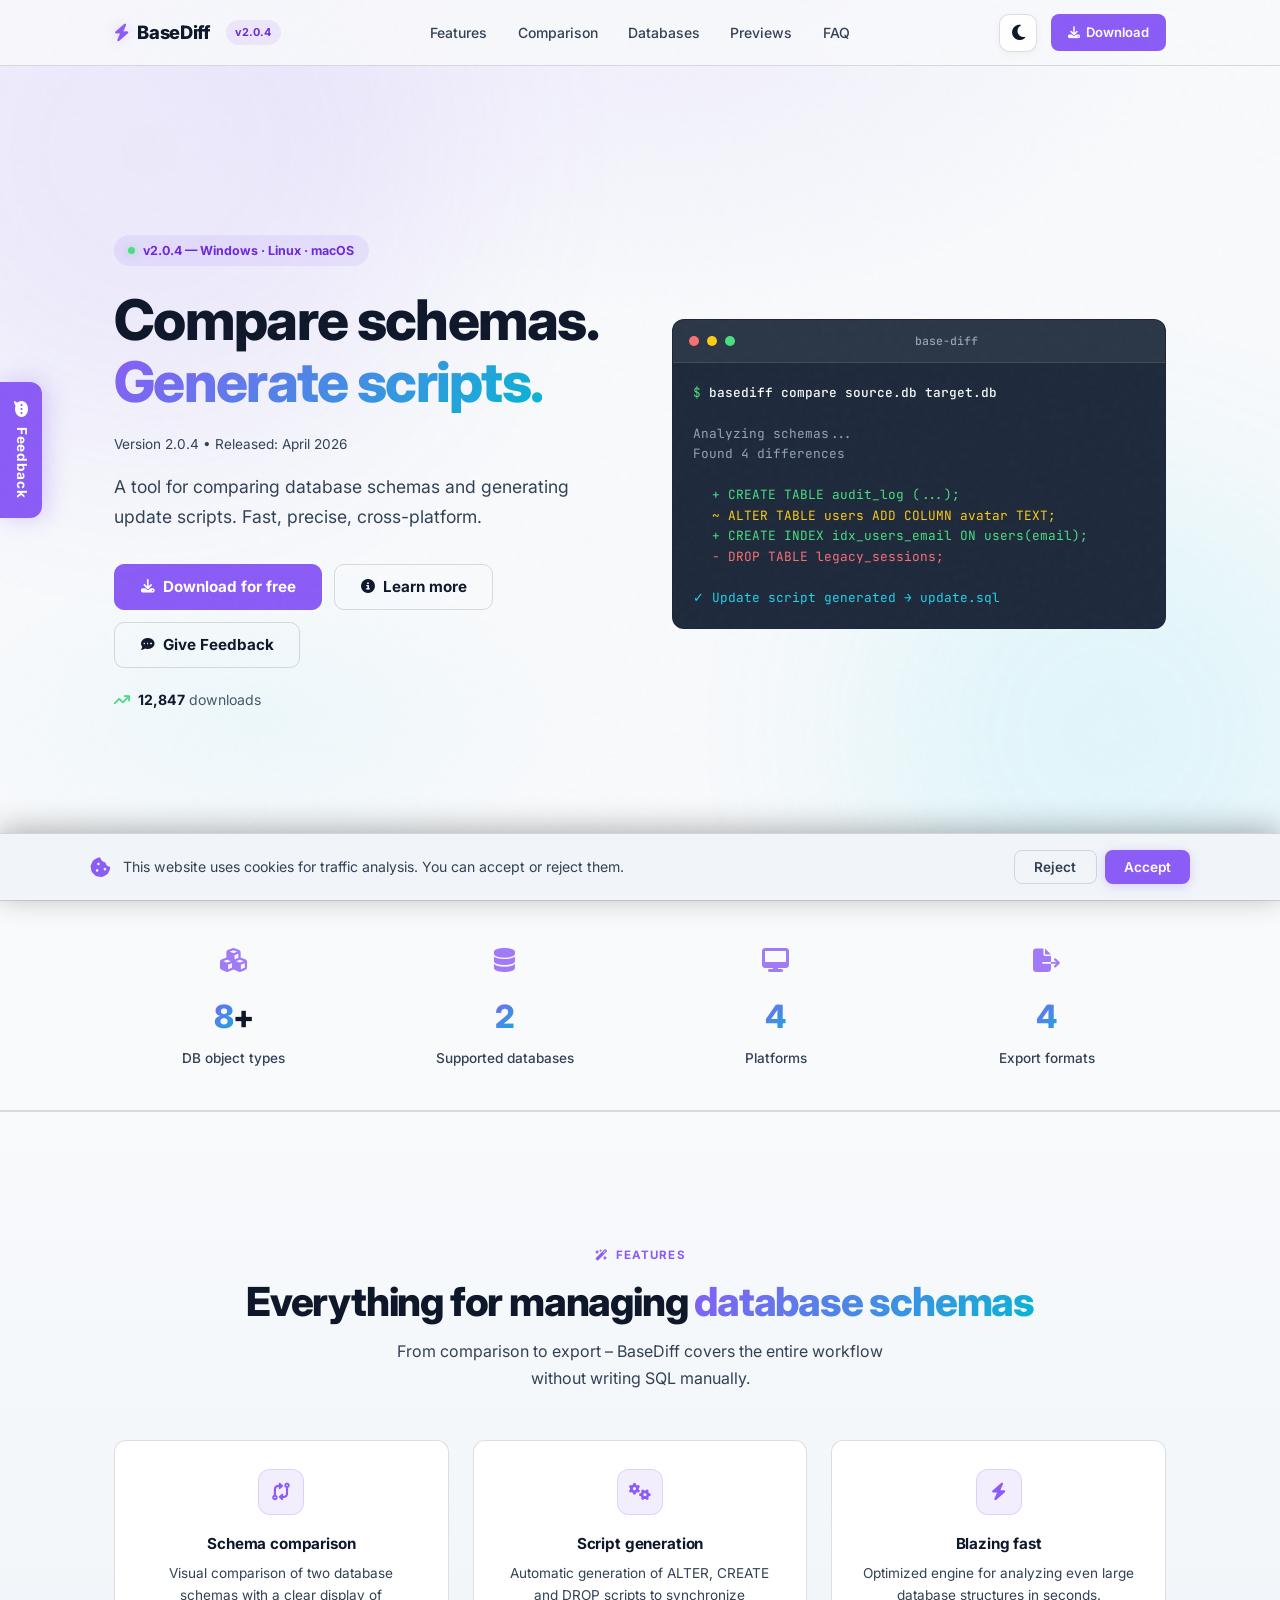
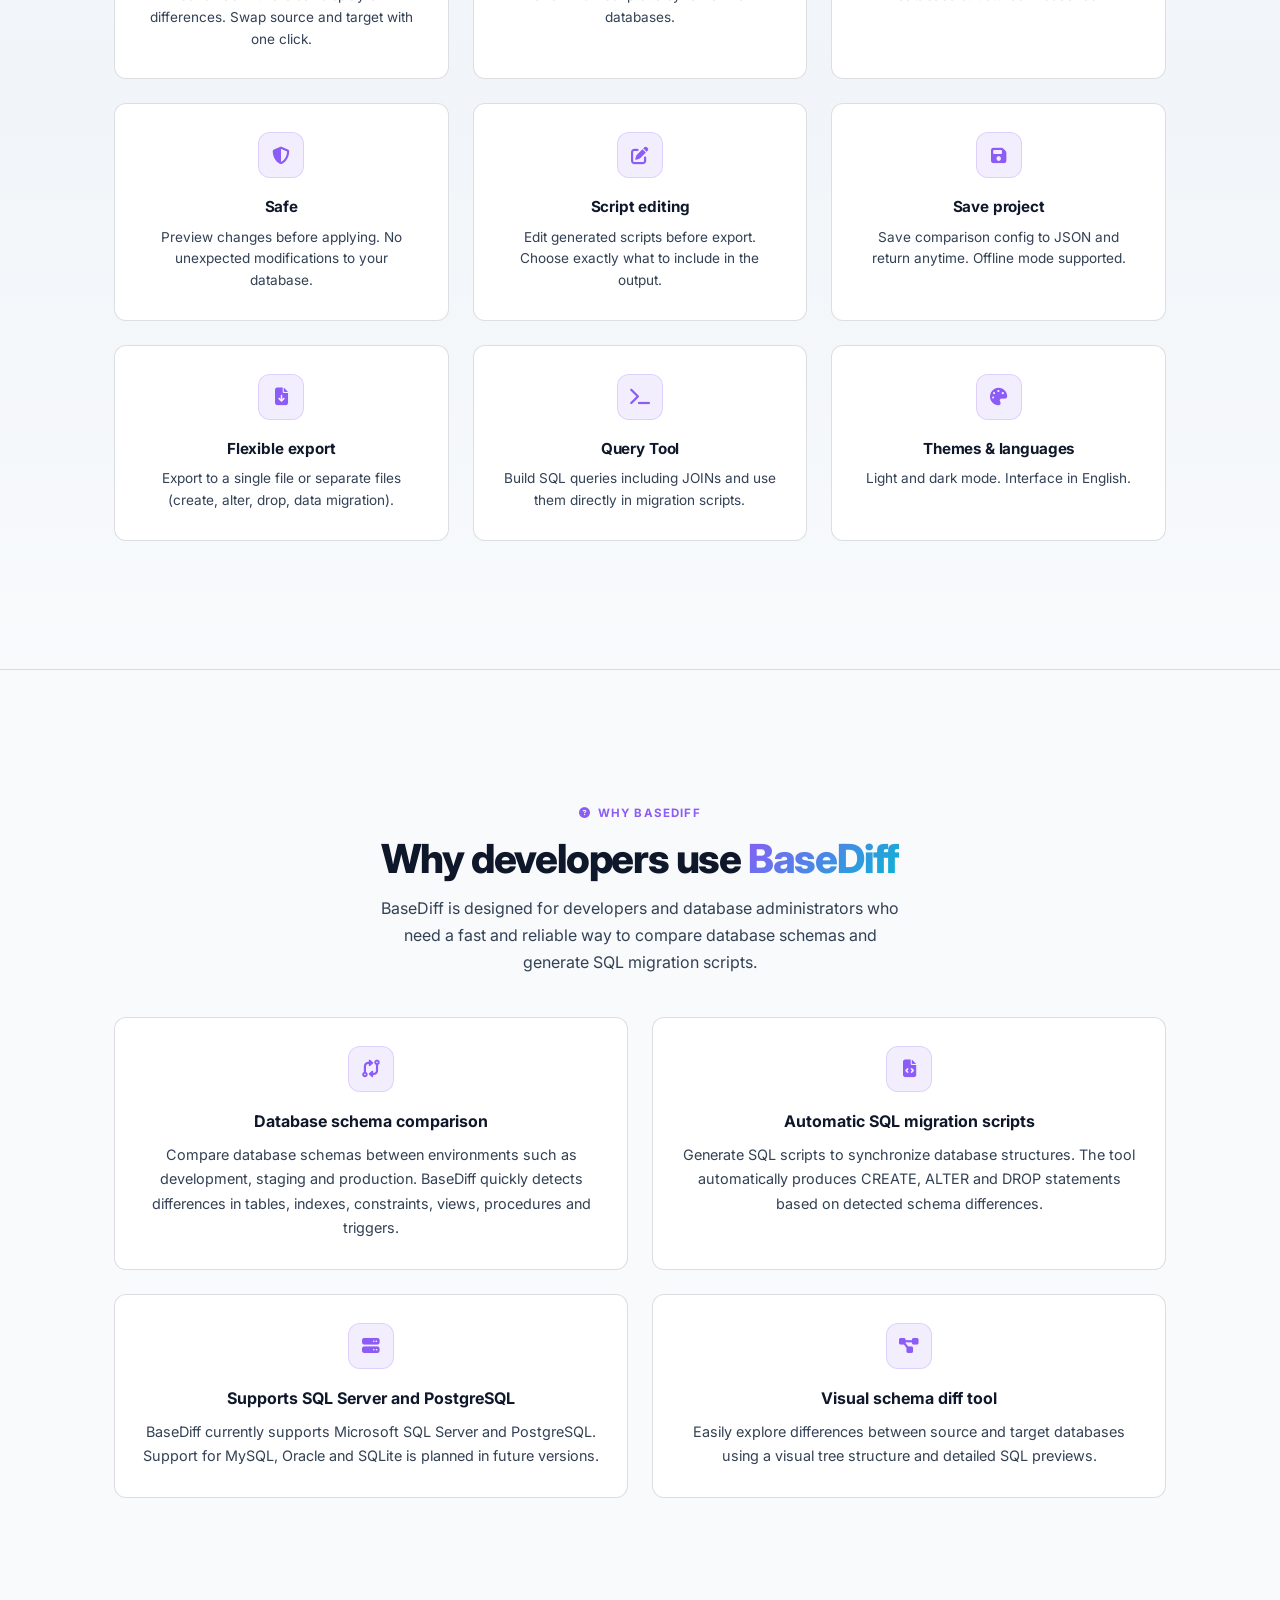
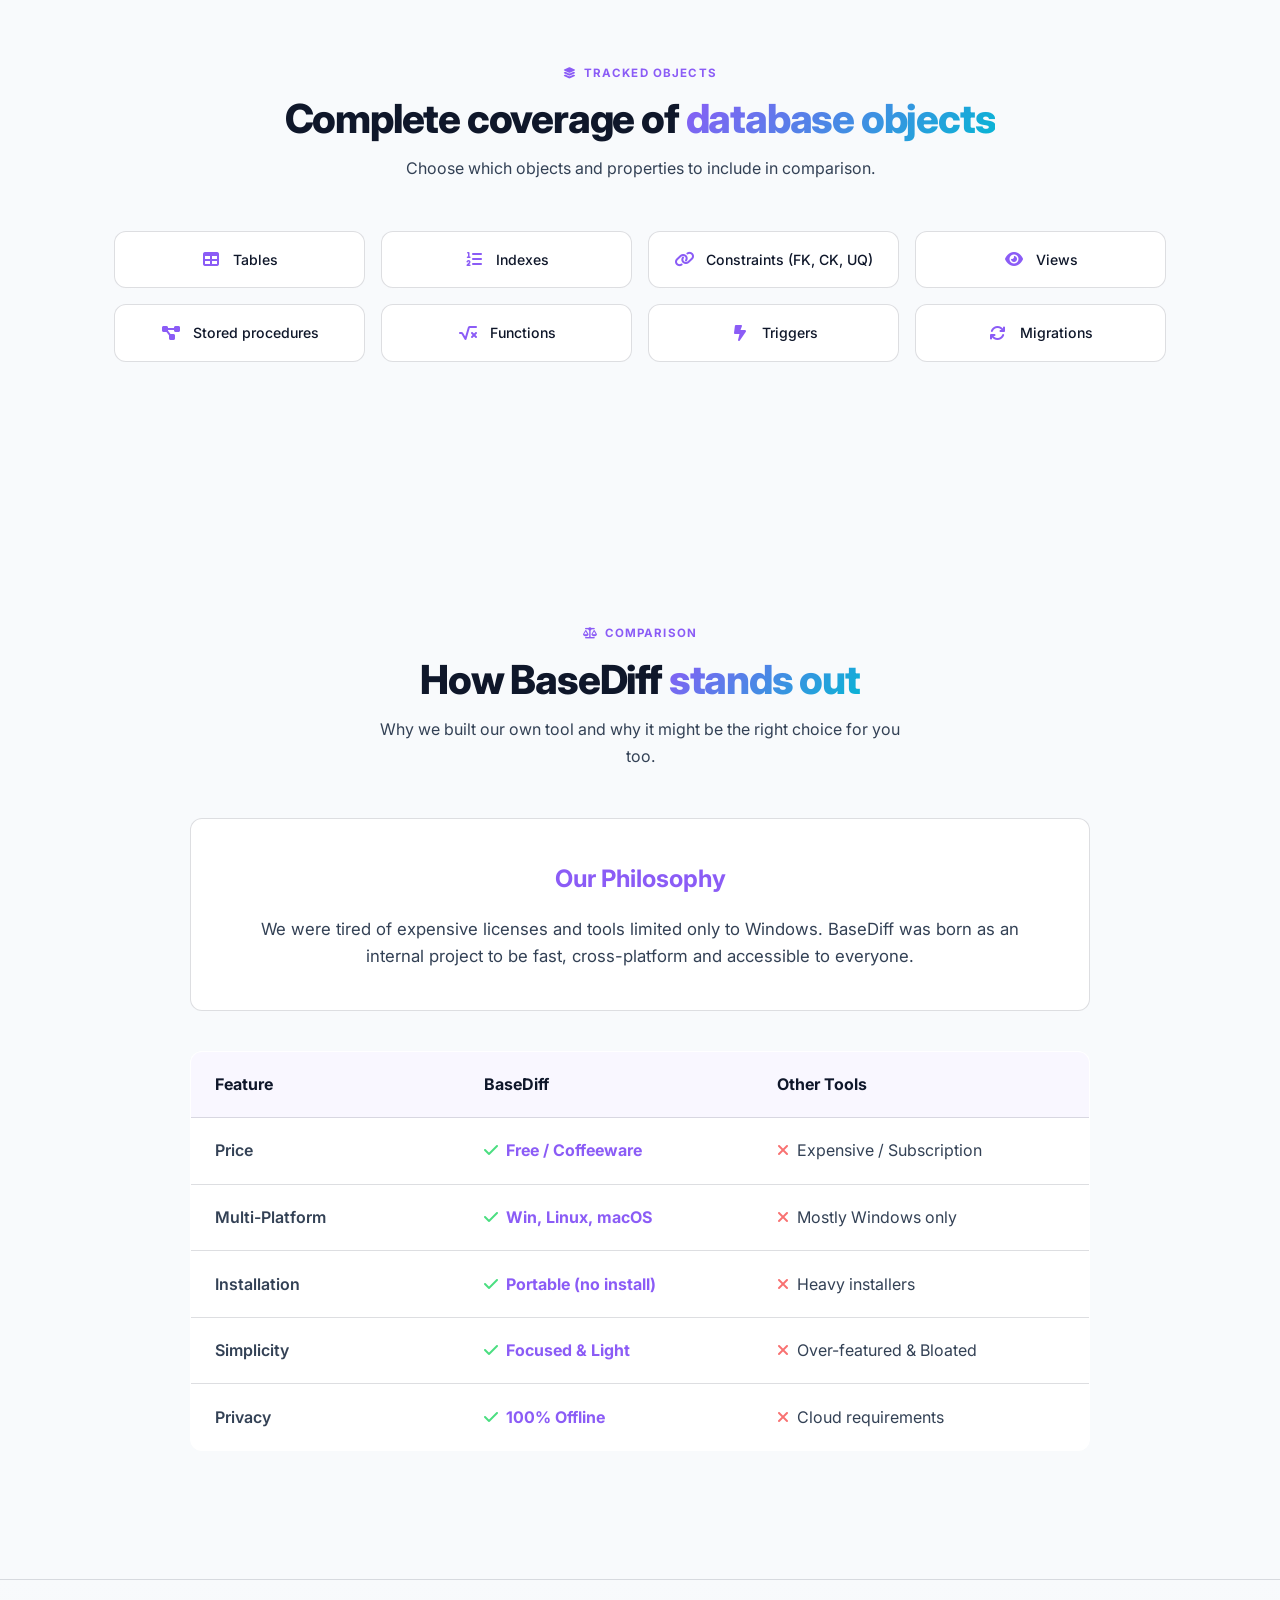
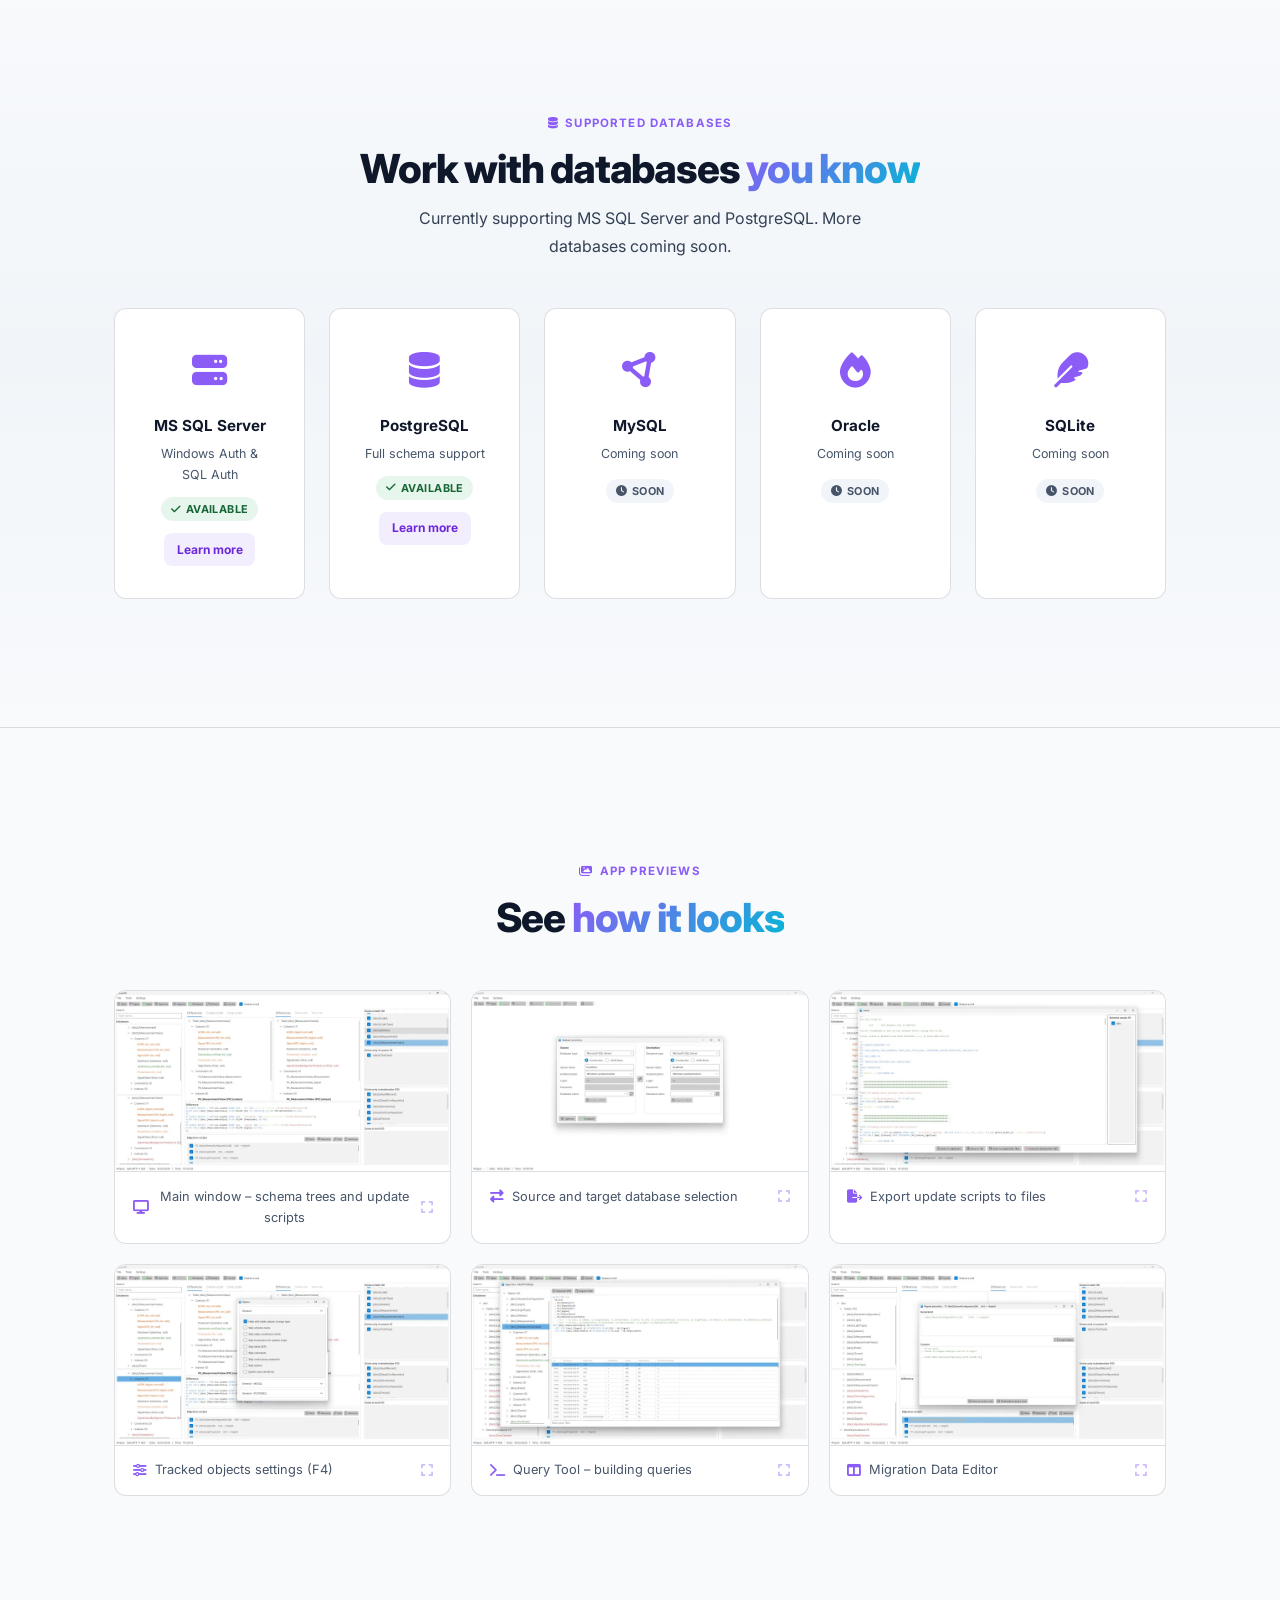
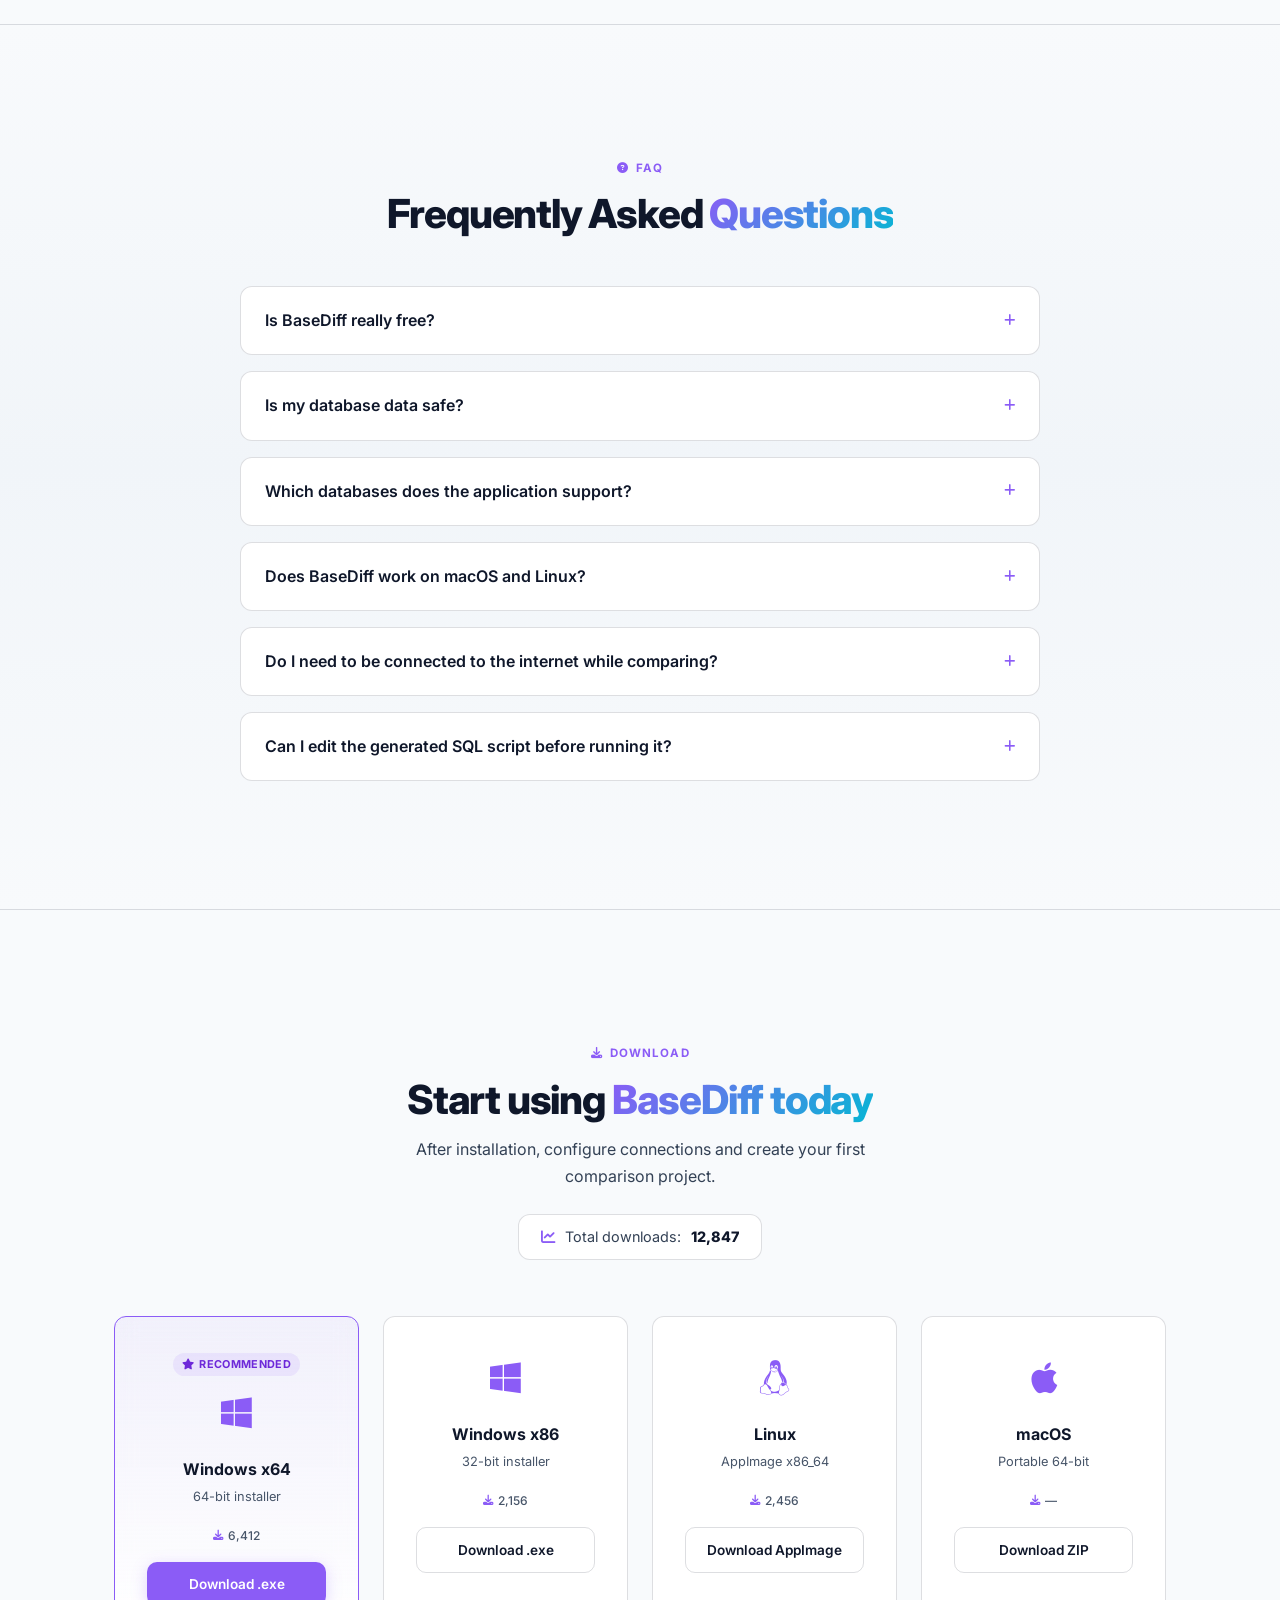
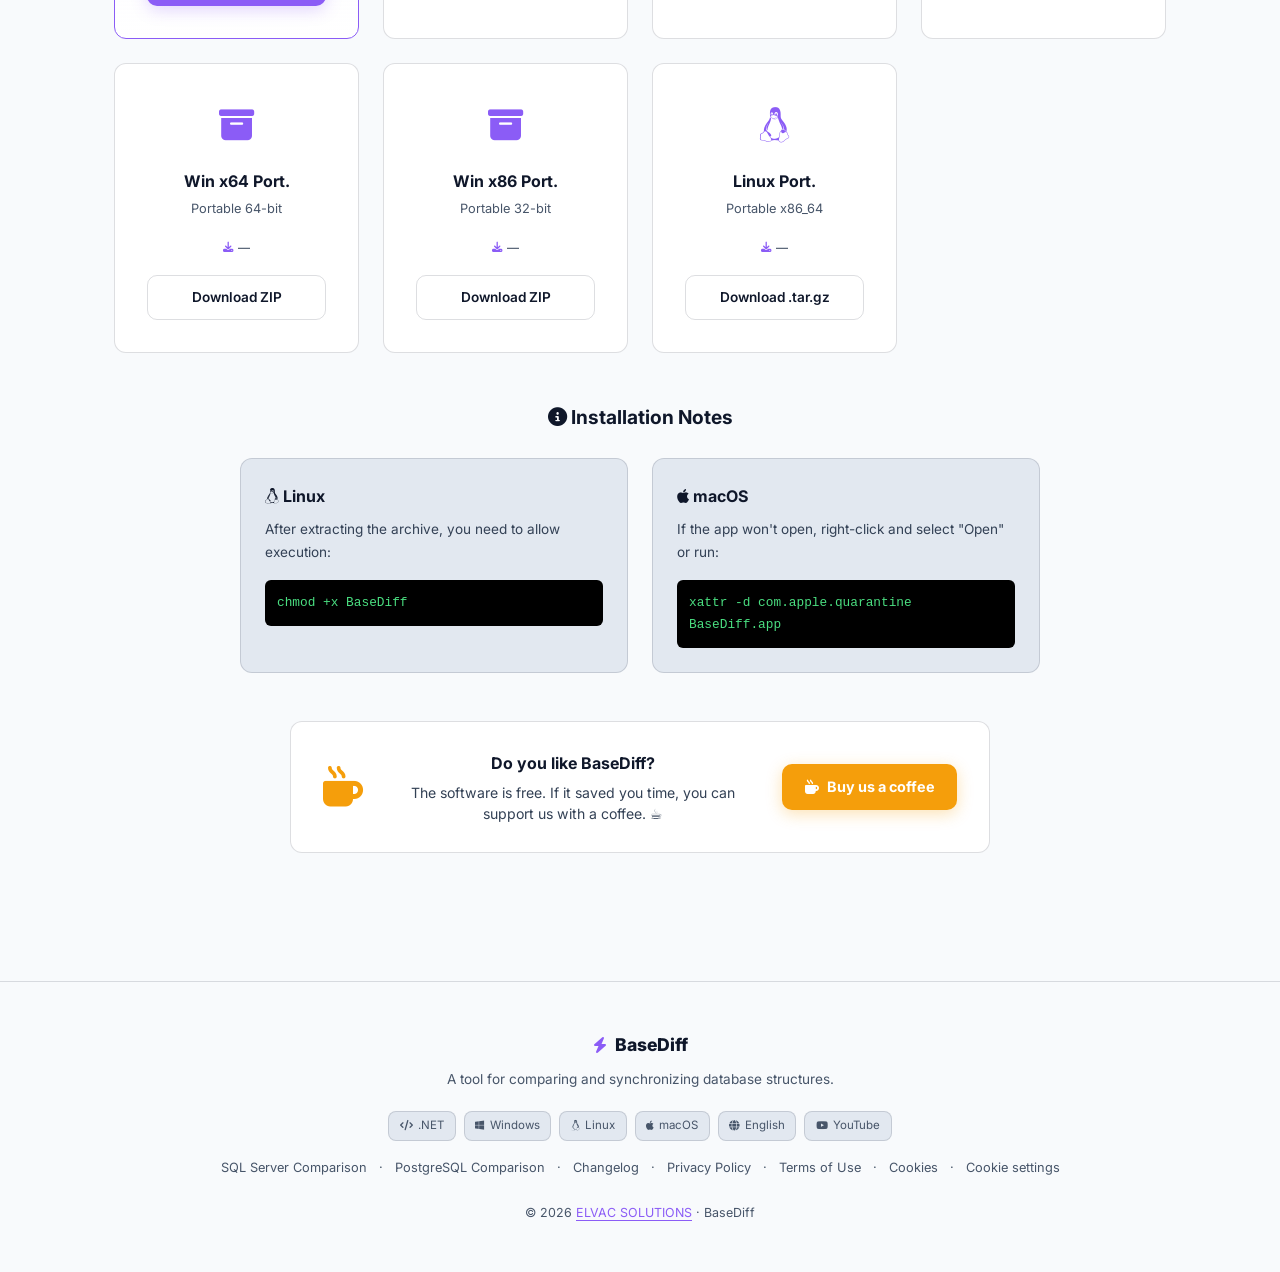
==== index.html @ 1d72a428 "Fix remaining Czech text fallback in Query Tool and navbar" ====
<!DOCTYPE html>
<html lang="en" id="root-html" data-theme="dark">

<head>
  <meta charset="UTF-8" />
  <meta name="viewport" content="width=device-width, initial-scale=1.0" />
  <meta name="theme-color" content="#09090b">

  <!-- SEO Meta -->
  <title>BaseDiff — SQL Schema Comparison & Script Generation</title>
  <meta name="description"
    content="BaseDiff is a desktop application for comparing and synchronizing database structures. Generates SQL scripts (CREATE, ALTER, DROP) for MS SQL Server and PostgreSQL. Free for Windows, Linux, and macOS." />
  <meta name="keywords"
    content="database comparison, schema diff, SQL script generator, database synchronization, MS SQL Server, PostgreSQL, ALTER script, migration tool, BaseDiff, ELVAC SOLUTIONS" />
  <meta name="author" content="ELVAC SOLUTIONS" />
  <meta name="robots" content="index, follow" />
  <meta name="application-name" content="BaseDiff">
  <meta name="apple-mobile-web-app-title" content="BaseDiff">

  <link rel="canonical" href="https://basediff.com/" />

  <!-- Open Graph -->
  <meta property="og:type" content="website" />
  <meta property="og:url" content="https://basediff.com/" />
  <meta property="og:title" content="BaseDiff — Schema Comparison & Script Generation" />
  <meta property="og:description"
    content="Compare database schemas and generate update SQL scripts. Fast, accurate, cross-platform tool for DBAs and developers." />
  <meta property="og:image" content="https://basediff.com/og-image.png" />
  <meta property="og:image:width" content="1200" />
  <meta property="og:image:height" content="630" />
  <meta property="og:locale" content="en_US" />
  <meta property="og:locale:alternate" content="cs_CZ" />
  <meta property="og:site_name" content="BaseDiff" />

  <!-- Twitter Card -->
  <meta name="twitter:card" content="summary_large_image" />
  <meta name="twitter:title" content="BaseDiff — Schema Comparison & Script Generation" />
  <meta name="twitter:description"
    content="Compare database schemas and generate update SQL scripts. Free for Windows, Linux, and macOS." />
  <meta name="twitter:image" content="https://basediff.com/og-image.png" />

  <!-- Favicon -->
  <link rel="icon" type="image/svg+xml" href="/favicon.svg" />
  <link rel="icon" type="image/x-icon" href="/favicon.ico" />
  <link rel="apple-touch-icon" sizes="180x180" href="/apple-touch-icon.png" />
  <link rel="preload" as="image" href="/img/01-basediff-main-d.webp" fetchpriority="high">

  <!-- Structured Data (JSON-LD) -->
  <script type="application/ld+json">
  {
      "@context": "https://schema.org",
      "@type": "SoftwareApplication",
      "name": "BaseDiff",
      "applicationCategory": "DeveloperApplication",
      "operatingSystem": "Windows, Linux, macOS",
      "softwareVersion": "2.0.4",
      "datePublished": "2026-04-20",
      "description": "BaseDiff is a desktop tool for comparing and synchronizing database schemas. It generates SQL scripts (CREATE, ALTER, DROP) for MS SQL Server and PostgreSQL.",
      "url": "https://basediff.com/",
      "downloadUrl": "https://basediff.com/#download",
      "image": "https://basediff.com/og-image.png",
      "author": {
        "@type": "Organization",
        "name": "ELVAC SOLUTIONS",
        "url": "https://www.elvacsolutions.eu"
      },
      "offers": {
        "@type": "Offer",
        "price": "0",
        "priceCurrency": "USD",
        "availability": "https://schema.org/InStock"
      },
      "softwareRequirements": [
        "Windows 10 or later",
        "Linux x86_64",
        "macOS 12 or later"
      ],
      "featureList": [
        "Database schema comparison",
        "Automatic SQL script generation",
        "Support for MS SQL Server",
        "Support for PostgreSQL",
        "Visual schema diff",
        "Export CREATE, ALTER and DROP scripts",
        "Offline project support",
        "Query Tool for SQL joins"
      ]
  }
  </script>


  <!-- Preconnect -->
  <link rel="preconnect" href="https://fonts.googleapis.com">
  <link rel="preconnect" href="https://fonts.gstatic.com" crossorigin>
  <link
    href="https://fonts.googleapis.com/css2?family=Inter:wght@400;500;600;700;800&family=JetBrains+Mono:wght@400;500;700&display=swap"
    rel="stylesheet" media="print" onload="this.media='all'">


  <!-- Font Awesome 6 -->
  <link rel="stylesheet" href="https://cdnjs.cloudflare.com/ajax/libs/font-awesome/6.6.0/css/all.min.css" media="print"
    onload="this.media='all'">

  <!-- AOS Animations -->
  <link rel="stylesheet" href="https://cdn.jsdelivr.net/npm/aos@2.3.4/dist/aos.css" media="print"
    onload="this.media='all'">

  <!-- App CSS -->
  <style>
    /* ══════════════════════════════════════
   RESET & BASE
   ══════════════════════════════════════ */
    *,
    *::before,
    *::after {
      box-sizing: border-box;
      margin: 0;
      padding: 0;
    }

    :root {
      --primary: #8b5cf6;
      --primary-dark: #7c3aed;
      --primary-rgb: 139, 92, 246;
      --primary-glow: rgba(var(--primary-rgb), 0.25);
      --green: #4ade80;
      --green-rgb: 74, 222, 128;
      --red: #f87171;
      --cyan: #22d3ee;
      --radius: 12px;
      --radius-lg: 24px;
      --font: 'Inter', system-ui, sans-serif;
      --mono: 'JetBrains Mono', 'Fira Code', monospace;
      --transition: all 0.35s cubic-bezier(0.4, 0, 0.2, 1);
      --scale-hover: scale(1.03);
      --ease: cubic-bezier(0.4, 0, 0.2, 1);
    }

    /* ── DARK THEME ── */
    [data-theme="dark"] {
      --bg: #09090b;
      --bg2: #0f0f13;
      --bg3: #18181b;
      --card: rgba(17, 17, 20, 0.65);
      --border: rgba(255, 255, 255, 0.08);
      --text: #fafafa;
      --text2: #b4b4bc;
      --text3: #8a8a92;
      --nav-bg: rgba(9, 9, 11, 0.75);
      --icon-bg: rgba(var(--primary-rgb), 0.15);
      --icon-border: rgba(var(--primary-rgb), 0.25);
      --tag-bg: rgba(var(--primary-rgb), 0.15);
      --tag-text: var(--primary);
      --tag-ok-bg: rgba(var(--green-rgb), 0.15);
      --tag-ok-text: var(--green);
      --tag-soon-bg: rgba(255, 255, 255, 0.05);
      --tag-soon-text: #8a8a92;
      --shadow-sm: 0 4px 12px rgba(0, 0, 0, 0.3);
      --shadow-md: 0 12px 24px rgba(0, 0, 0, 0.4);
      --shadow-lg: 0 20px 48px rgba(0, 0, 0, 0.5);
      --hero-g1: rgba(var(--primary-rgb), 0.14);
      --hero-g2: rgba(34, 211, 238, 0.08);
      --term-bg: rgba(12, 12, 15, 0.8);
      --term-header: rgba(255, 255, 255, 0.05);
      --term-border: rgba(255, 255, 255, 0.1);
      --term-text: #b4b4bc;
      --term-title: #8a8a92;
      --term-cmd: #fafafa;
    }

    /* ── LIGHT THEME ── */
    [data-theme="light"] {
      --bg: #f8fafc;
      --bg2: #f1f5f9;
      --bg3: #e2e8f0;
      --card: #ffffff;
      --border: rgba(15, 23, 42, 0.14);
      --text: #0f172a;
      --text2: #334155;
      --text3: #475569;
      --nav-bg: rgba(248, 250, 252, 0.85);
      --icon-bg: rgba(var(--primary-rgb), 0.1);
      --icon-border: rgba(var(--primary-rgb), 0.2);
      --tag-bg: rgba(var(--primary-rgb), 0.1);
      --tag-text: #6d28d9;
      --tag-ok-bg: rgba(22, 163, 74, 0.1);
      --tag-ok-text: #166534;
      --tag-soon-bg: #f1f5f9;
      --tag-soon-text: #475569;
      --shadow-sm: 0 2px 8px rgba(15, 23, 42, 0.04);
      --shadow-md: 0 10px 20px rgba(15, 23, 42, 0.08);
      --shadow-lg: 0 24px 48px rgba(15, 23, 42, 0.12);
      --hero-g1: rgba(var(--primary-rgb), 0.08);
      --hero-g2: rgba(34, 211, 238, 0.05);
      --term-bg: #1e293b;
      --term-header: rgba(255, 255, 255, 0.06);
      --term-border: rgba(255, 255, 255, 0.1);
      --term-text: #cbd5e1;
      --term-title: #94a3b8;
      --term-cmd: #f8fafc;
    }

    html {
      scroll-behavior: smooth;
    }

    body {
      font-family: var(--font);
      background: var(--bg);
      color: var(--text);
      line-height: 1.7;
      -webkit-font-smoothing: antialiased;
      transition: background var(--ease), color var(--ease);
      position: relative;
    }

    /* Background Noise Texture */
    body::before {
      content: "";
      position: fixed;
      inset: 0;
      z-index: 9999;
      background-image: url("data:image/svg+xml,%3Csvg viewBox='0 0 200 200' xmlns='http://www.w3.org/2000/svg'%3E%3Cfilter id='noiseFilter'%3E%3CfeTurbulence type='fractalNoise' baseFrequency='0.65' numOctaves='3' stitchTiles='stitch'/%3E%3C/filter%3E%3Crect width='100%25' height='100%25' filter='url(%23noiseFilter)'/%3E%3C/svg%3E");
      opacity: 0.025;
      pointer-events: none;
    }

    [data-theme="dark"] body::before {
      opacity: 0.04;
    }

    /* Scroll Progress Bar */
    .scroll-progress {
      position: fixed;
      top: 0;
      left: 0;
      width: 0%;
      height: 3px;
      background: linear-gradient(to right, var(--primary), var(--cyan));
      z-index: 2005;
      transition: width 0.1s ease-out;
    }

    ::selection {
      background: var(--primary);
      color: #fff;
    }

    a {
      color: inherit;
      text-decoration: none;
    }

    .container {
      max-width: 1100px;
      margin: 0 auto;
      padding: 0 1.5rem;
    }

    .gradient {
      background: linear-gradient(135deg, #8b5cf6 0%, #06b6d4 100%);
      -webkit-background-clip: text;
      background-clip: text;
      -webkit-text-fill-color: transparent;
      color: var(--primary);
      font-weight: 800;
      display: inline-block;
    }

    /* ══════════════════════════════════════
   NAVBAR
   ══════════════════════════════════════ */
    .navbar {
      position: fixed;
      top: 0;
      left: 0;
      right: 0;
      z-index: 100;
      padding: .85rem 0;
      background: var(--nav-bg);
      backdrop-filter: blur(20px) saturate(1.3);
      border-bottom: 1px solid var(--border);
      transition: background var(--ease), border-color var(--ease);
    }

    .navbar-inner {
      display: flex;
      align-items: center;
      justify-content: space-between;
      width: 100%;
      position: relative;
      /* Pro centrování menu */
    }

    .nav-left {
      display: flex;
      align-items: center;
      gap: 1rem;
      flex-shrink: 0;
      /* ← důležité */
    }

    .nav-brand {
      display: flex;
      align-items: center;
      gap: .55rem;
      font-weight: 800;
      font-size: 1.15rem;
      letter-spacing: -.02em;
    }

    .nav-brand i {
      color: var(--primary);
      font-size: 1.1rem;
      filter: drop-shadow(0 0 6px var(--primary-glow));
    }

    .nav-version {
      font-size: .68rem;
      font-weight: 700;
      background: var(--tag-bg);
      color: var(--tag-text);
      border-radius: 100px;
      padding: .18rem .6rem;
      transition: all var(--ease);
    }

    .nav-right {
      display: flex;
      align-items: center;
      gap: .85rem;
    }

    .nav-links {
      display: flex;
      align-items: center;
      gap: 1.5rem;
      /* Centrování menu v desktopu */
      position: absolute;
      left: 50%;
      transform: translateX(-50%);
    }

    .nav-links a {
      font-size: .875rem;
      font-weight: 500;
      color: var(--text2);
      transition: var(--transition);
      position: relative;
      padding: 0.4rem 0.2rem;
    }

    .nav-links a::after {
      content: '';
      position: absolute;
      bottom: -2px;
      left: 0;
      width: 0;
      height: 2px;
      background: var(--primary);
      transition: var(--transition);
      border-radius: 2px;
    }

    .nav-links a:hover {
      color: var(--text);
    }

    .nav-links a:hover::after {
      width: 100%;
    }

    [data-theme="dark"] .feature-icon i,
    [data-theme="dark"] .db-icon i,
    [data-theme="dark"] .nav-brand i {
      filter: drop-shadow(0 0 10px var(--primary-glow));
    }

    .theme-toggle {
      width: 38px;
      height: 38px;
      border-radius: 10px;
      background: var(--bg3);
      border: 1px solid var(--border);
      color: var(--text);
      font-size: 1.1rem;
      display: flex;
      align-items: center;
      justify-content: center;
      cursor: pointer;
      transition: all .25s;
    }

    [data-theme="light"] .theme-toggle {
      background: #fff;
      box-shadow: 0 2px 8px rgba(0, 0, 0, 0.04);
    }

    .theme-toggle:hover {
      color: var(--primary);
      border-color: var(--primary);
      transform: translateY(-1px);
      box-shadow: 0 4px 12px rgba(var(--primary-rgb), 0.15);
    }

    [data-theme="dark"] .theme-toggle .fa-sun {
      display: inline;
    }

    [data-theme="dark"] .theme-toggle .fa-moon {
      display: none;
    }

    [data-theme="light"] .theme-toggle .fa-sun {
      display: none;
    }

    [data-theme="light"] .theme-toggle .fa-moon {
      display: inline;
    }

    .lang-switch {
      display: none !important;
      /* Odstraněno přepínání jazyků */
      border: 1px solid var(--border);
      border-radius: 8px;
      overflow: hidden;
      transition: border-color var(--ease);
    }

    .lang-switch button {
      background: transparent;
      color: var(--text3);
      border: none;
      padding: .32rem .55rem;
      font-size: .7rem;
      font-weight: 700;
      font-family: var(--font);
      cursor: pointer;
      transition: all .2s;
    }

    .lang-switch button.active {
      background: var(--bg3);
      color: var(--text);
    }

    .lang-switch button:not(:last-child) {
      border-right: 1px solid var(--border);
    }

    .lang-switch button:hover:not(.active) {
      color: var(--text2);
    }

    .nav-cta {
      background: var(--primary);
      color: #fff !important;
      padding: .48rem 1.05rem;
      border-radius: 8px;
      font-weight: 600;
      font-size: .82rem;
      display: inline-flex;
      align-items: center;
      gap: .4rem;
      transition: opacity .2s;
    }

    .nav-cta:hover {
      opacity: .85;
    }

    .nav-cta i {
      font-size: .75rem;
    }

    .nav-hamburger {
      display: none;
      background: none;
      border: none;
      color: var(--text);
      font-size: 1.3rem;
      cursor: pointer;
      width: 38px;
      height: 38px;
      border-radius: 10px;
      align-items: center;
      justify-content: center;
      transition: color .2s;
    }

    .nav-hamburger:hover {
      color: var(--primary);
    }

    .mobile-menu {
      display: none;
      flex-direction: column;
      padding: .5rem 1.5rem 1rem;
      border-top: 1px solid var(--border);
      background: var(--nav-bg);
    }

    .mobile-menu.open {
      display: flex;
    }

    .mobile-menu a {
      padding: .75rem 0;
      font-size: .95rem;
      font-weight: 500;
      color: var(--text2);
      border-bottom: 1px solid var(--border);
      transition: color .2s;
    }

    .mobile-menu a:last-child {
      border-bottom: none;
    }

    .mobile-menu a:hover {
      color: var(--primary);
    }

    /* ══════════════════════════════════════
   HERO
   ══════════════════════════════════════ */
    .hero {
      position: relative;
      min-height: 100vh;
      display: flex;
      align-items: center;
      padding: 8rem 0 5rem;
      overflow: hidden;
      background: var(--bg);
    }

    /* Animated Mesh Background */
    .hero-bg {
      position: absolute;
      inset: 0;
      z-index: 0;
      overflow: hidden;
      pointer-events: none;
    }

    .hero-blob {
      position: absolute;
      filter: blur(120px);
      opacity: 0.15;
      border-radius: 50%;
      animation: blob-float 25s infinite alternate;
    }

    [data-theme="light"] .hero-blob {
      opacity: 0.1;
      filter: blur(100px);
    }

    .blob-1 {
      width: 600px;
      height: 600px;
      background: var(--primary);
      left: -150px;
      top: -150px;
    }

    .blob-2 {
      width: 500px;
      height: 500px;
      background: var(--cyan);
      right: -80px;
      bottom: -80px;
      animation-delay: -7s;
    }

    @keyframes blob-float {
      0% {
        transform: translate(0, 0) scale(1);
      }

      50% {
        transform: translate(120px, 60px) scale(1.15);
      }

      100% {
        transform: translate(-60px, 120px) scale(0.9);
      }
    }

    .hero .container {
      position: relative;
      z-index: 1;
    }

    .hero::before {
      content: '';
      position: absolute;
      inset: 0;
      pointer-events: none;
      background:
        radial-gradient(ellipse 60% 50% at 50% 0%, var(--hero-g1) 0%, transparent 70%),
        radial-gradient(ellipse 40% 30% at 20% 80%, var(--hero-g2) 0%, transparent 60%);
      transition: background var(--ease);
    }

    .hero-grid {
      display: grid;
      grid-template-columns: 1fr 1fr;
      gap: 4rem;
      align-items: center;
    }

    .hero-badge {
      display: inline-flex;
      align-items: center;
      gap: .5rem;
      background: var(--tag-bg);
      border-radius: 100px;
      padding: .3rem .9rem;
      font-size: .78rem;
      font-weight: 700;
      color: var(--tag-text);
      margin-bottom: 1.5rem;
      transition: all var(--ease);
    }

    .live-dot {
      width: 7px;
      height: 7px;
      border-radius: 50%;
      background: var(--green);
      box-shadow: 0 0 8px rgba(var(--green-rgb), 0.5);
      animation: pulse 2s infinite;
    }

    @keyframes pulse {

      0%,
      100% {
        opacity: 1
      }

      50% {
        opacity: .35
      }
    }

    .hero h1 {
      font-size: clamp(2.4rem, 5vw, 3.5rem);
      font-weight: 800;
      line-height: 1.1;
      letter-spacing: -.03em;
      margin-bottom: 1.25rem;
    }

    .hero-sub {
      font-size: 1.1rem;
      color: var(--text2);
      max-width: 480px;
      margin-bottom: 2rem;
      line-height: 1.7;
    }

    .hero-btns {
      display: flex;
      gap: .75rem;
      flex-wrap: wrap;
    }

    .btn-primary {
      background: var(--primary);
      color: #fff;
      height: 46px;
      padding: 0 1.6rem;
      border-radius: 10px;
      font-weight: 700;
      font-size: .95rem;
      border: 1px solid var(--primary);
      transition: all .2s;
      display: inline-flex;
      align-items: center;
      justify-content: center;
      gap: .5rem;
    }

    .btn-primary:hover {
      background: var(--primary-dark);
      border-color: var(--primary-dark);
      transform: translateY(-2px);
      box-shadow: 0 4px 20px rgba(var(--primary-rgb), 0.25);
    }

    .btn-primary i {
      font-size: .85rem;
    }

    .btn-ghost {
      background: transparent;
      color: var(--text);
      height: 46px;
      padding: 0 1.6rem;
      border-radius: 10px;
      font-weight: 700;
      font-size: .95rem;
      border: 1px solid var(--border);
      transition: all .2s;
      display: inline-flex;
      align-items: center;
      justify-content: center;
      gap: .5rem;
    }

    .btn-ghost:hover {
      border-color: var(--text3);
      background: rgba(var(--primary-rgb), 0.04);
    }

    .btn-ghost i {
      font-size: .85rem;
    }

    .hero-downloads {
      display: inline-flex;
      align-items: center;
      gap: .5rem;
      margin-top: 1.25rem;
      padding: 0;
      background: transparent;
      border: none;
      font-size: .88rem;
      color: var(--text3);
      transition: all var(--ease);
    }

    .hero-downloads i {
      color: var(--green);
      font-size: 0.9rem;
    }

    .hero-downloads strong {
      color: var(--text);
      font-weight: 700;
    }

    /* ── Terminal ── */
    .terminal {
      background: var(--term-bg);
      backdrop-filter: blur(12px);
      border: 1px solid var(--border);
      border-radius: var(--radius);
      overflow: hidden;
      box-shadow: var(--shadow-card);
      transition: border-color var(--ease), box-shadow var(--ease);
    }

    .terminal-header {
      display: flex;
      align-items: center;
      gap: .5rem;
      padding: .7rem 1rem;
      background: var(--term-header);
      border-bottom: 1px solid var(--term-border);
    }

    .terminal-dot {
      width: 10px;
      height: 10px;
      border-radius: 50%;
    }

    .terminal-dot.r {
      background: #f87171;
    }

    .terminal-dot.y {
      background: #facc15;
    }

    .terminal-dot.g {
      background: #4ade80;
    }

    .terminal-title {
      flex: 1;
      text-align: center;
      font-size: .72rem;
      color: var(--term-title);
      font-weight: 500;
      font-family: var(--mono);
    }

    .terminal-body {
      padding: 1.25rem;
      font-family: var(--mono);
      font-size: .8rem;
      line-height: 1.6;
      color: var(--term-text);
      min-height: 260px;
      overflow-wrap: anywhere;
    }

    .terminal-body .line {
      display: block;
      overflow-wrap: anywhere;
    }

    .terminal-body .prompt {
      color: #4ade80;
    }

    .terminal-body .cmd {
      color: var(--term-cmd);
      font-weight: 500;
    }

    .terminal-body .info {
      color: var(--term-title);
    }

    .terminal-body .diff-add {
      color: #4ade80;
    }

    .terminal-body .diff-alter {
      color: #facc15;
    }

    .terminal-body .diff-drop {
      color: #f87171;
    }

    .terminal-body .success {
      color: #22d3ee;
    }

    .terminal-body .line {
      display: block;
    }

    .terminal-body .line.indent {
      padding-left: 1.2rem;
    }

    /* ══════════════════════════════════════
   STATS
   ══════════════════════════════════════ */
    .stats {
      border-top: 1px solid var(--border);
      border-bottom: 1px solid var(--border);
      padding: 2.5rem 0;
      transition: border-color var(--ease);
    }

    .stats-grid {
      display: grid;
      grid-template-columns: repeat(4, 1fr);
      gap: 2rem;
      text-align: center;
    }

    .stat-icon {
      font-size: 1.5rem;
      color: var(--primary);
      margin-bottom: .5rem;
      opacity: .8;
    }

    .stat-value {
      font-size: 2rem;
      font-weight: 800;
      letter-spacing: -.02em;
    }

    .stat-label {
      color: var(--text2);
      font-size: .85rem;
      margin-top: .2rem;
      font-weight: 500;
    }

    /* ══════════════════════════════════════
   SECTIONS COMMON
   ══════════════════════════════════════ */
    section {
      padding: 8rem 0;
      transition: background var(--ease);
      position: relative;
    }

    .alt-bg {
      background: linear-gradient(to bottom, var(--bg) 0%, var(--bg2) 50%, var(--bg) 100%);
      border-top: 1px solid var(--border);
      border-bottom: 1px solid var(--border);
    }

    .section-label {
      font-size: .72rem;
      font-weight: 700;
      text-transform: uppercase;
      letter-spacing: .1em;
      color: var(--primary);
      margin-bottom: .75rem;
      display: inline-flex;
      align-items: center;
      gap: .4rem;
    }

    .section-label i {
      font-size: .7rem;
    }

    .section-title {
      font-size: clamp(1.8rem, 4vw, 2.5rem);
      font-weight: 800;
      letter-spacing: -.03em;
      line-height: 1.2;
      margin-bottom: .75rem;
    }

    .section-sub {
      color: var(--text2);
      font-size: 1rem;
      max-width: 520px;
    }

    .section-center {
      text-align: center;
    }

    .section-center .section-sub {
      margin: 0 auto;
    }

    /* ══════════════════════════════════════
   FEATURES
   ══════════════════════════════════════ */
    .features-grid {
      display: grid;
      grid-template-columns: repeat(3, 1fr);
      gap: 1.5rem;
      margin-top: 3rem;
    }

    .feature-card {
      background: var(--card);
      backdrop-filter: blur(12px);
      border: 1px solid var(--border);
      border-radius: var(--radius);
      padding: 1.75rem;
      transition: var(--transition);
    }

    .feature-card:hover {
      border-color: rgba(var(--primary-rgb), 0.4);
      background: rgba(var(--primary-rgb), 0.04);
      transform: translateY(-5px) var(--scale-hover);
      box-shadow: var(--shadow-md);
    }

    .feature-icon {
      width: 46px;
      height: 46px;
      border-radius: 12px;
      background: var(--icon-bg);
      border: 1px solid var(--icon-border);
      display: flex;
      align-items: center;
      justify-content: center;
      font-size: 1.1rem;
      color: var(--primary);
      margin-bottom: 1rem;
      transition: all var(--ease);
    }

    .feature-card h3 {
      font-size: .95rem;
      font-weight: 700;
      margin-bottom: .4rem;
      letter-spacing: -.01em;
    }

    .feature-card p {
      color: var(--text2);
      font-size: .85rem;
      line-height: 1.6;
    }

    /* ══════════════════════════════════════
   OBJECTS
   ══════════════════════════════════════ */
    .objects-grid {
      display: grid;
      grid-template-columns: repeat(auto-fit, minmax(200px, 1fr));
      gap: 1rem;
      margin-top: 3rem;
    }

    .object-item {
      display: flex;
      align-items: center;
      gap: .75rem;
      background: var(--card);
      backdrop-filter: blur(10px);
      border: 1px solid var(--border);
      border-radius: 12px;
      padding: 1rem 1.25rem;
      font-size: .88rem;
      font-weight: 500;
      transition: border-color .2s, background var(--ease);
    }

    .object-item:hover {
      border-color: rgba(var(--primary-rgb), 0.4);
      background: rgba(var(--primary-rgb), 0.04);
    }

    .object-item i {
      color: var(--primary);
      font-size: 1rem;
      width: 20px;
      text-align: center;
    }

    /* ══════════════════════════════════════
   DATABASES
   ══════════════════════════════════════ */
    .db-grid {
      display: grid;
      grid-template-columns: repeat(auto-fit, minmax(190px, 1fr));
      gap: 1.5rem;
      margin-top: 3rem;
    }

    .db-card {
      background: var(--card);
      backdrop-filter: blur(12px);
      border: 1px solid var(--border);
      border-radius: var(--radius);
      padding: 2rem;
      text-align: center;
      transition: var(--transition);
    }

    .db-card:hover {
      border-color: rgba(var(--primary-rgb), 0.4);
      background: rgba(var(--primary-rgb), 0.04);
      transform: translateY(-5px) var(--scale-hover);
      box-shadow: var(--shadow-md);
    }

    .db-card .db-icon {
      font-size: 2.2rem;
      margin-bottom: .75rem;
      color: var(--primary);
    }

    .db-card h3 {
      font-weight: 700;
      font-size: .95rem;
      margin-bottom: .25rem;
    }

    .db-card .db-sub {
      color: var(--text3);
      font-size: .78rem;
      margin-bottom: .75rem;
    }

    .db-badge {
      display: inline-flex;
      align-items: center;
      gap: .3rem;
      font-size: .68rem;
      font-weight: 700;
      border-radius: 100px;
      padding: .18rem .6rem;
      text-transform: uppercase;
      letter-spacing: .04em;
    }

    .db-badge.ok {
      background: var(--tag-ok-bg);
      color: var(--tag-ok-text);
    }

    .db-badge.soon {
      background: var(--tag-soon-bg);
      color: var(--tag-soon-text);
    }

    /* ══════════════════════════════════════
   SCREENSHOTS
   ══════════════════════════════════════ */
    .screenshots-grid {
      display: grid;
      grid-template-columns: repeat(auto-fit, minmax(300px, 1fr));
      gap: 1.25rem;
      margin-top: 3rem;
    }

    .screenshot-card {
      background: var(--card);
      backdrop-filter: blur(12px);
      border: 1px solid var(--border);
      border-radius: var(--radius);
      overflow: hidden;
      cursor: pointer;
      transition: var(--transition);
    }

    .screenshot-card:hover {
      transform: translateY(-5px) var(--scale-hover);
      box-shadow: var(--shadow-md);
    }

    /* Oba obrázky zaberou 100% šířky karty */
    .screenshot-card img {
      width: 100%;
      height: auto;
      display: block;
    }

    .cap {
      padding: .85rem 1.1rem;
      font-size: .8rem;
      color: var(--text3);
      border-top: 1px solid var(--border);
      display: flex;
      align-items: center;
      gap: .5rem;
    }

    .cap i {
      color: var(--primary);
      font-size: .85rem;
    }

    .cap-zoom {
      margin-left: auto;
      opacity: .4;
      transition: opacity .2s;
      font-size: .75rem;
    }

    .screenshot-card:hover .cap-zoom {
      opacity: 1;
    }

    /* ══════════════════════════════════════
   LIGHTBOX
   ══════════════════════════════════════ */
    .lightbox-overlay {
      position: fixed;
      inset: 0;
      z-index: 1000;
      background: rgba(0, 0, 0, 0.92);
      backdrop-filter: blur(12px);
      display: flex;
      align-items: center;
      justify-content: center;
      opacity: 0;
      visibility: hidden;
      transition: opacity .3s, visibility .3s;
    }

    .lightbox-overlay.open {
      opacity: 1;
      visibility: visible;
    }

    .lightbox-img {
      max-width: 90vw;
      max-height: 80vh;
      border-radius: 12px;
      box-shadow: 0 24px 64px rgba(0, 0, 0, 0.5);
      transition: transform .3s;
    }

    .lightbox-close,
    .lightbox-prev,
    .lightbox-next {
      position: absolute;
      background: rgba(255, 255, 255, 0.1);
      border: 1px solid rgba(255, 255, 255, 0.15);
      color: #fff;
      border-radius: 12px;
      cursor: pointer;
      width: 48px;
      height: 48px;
      display: flex;
      align-items: center;
      justify-content: center;
      font-size: 1.2rem;
      transition: background .2s;
    }

    .lightbox-close:hover,
    .lightbox-prev:hover,
    .lightbox-next:hover {
      background: rgba(255, 255, 255, 0.2);
    }

    .lightbox-close {
      top: 1.5rem;
      right: 1.5rem;
    }

    .lightbox-prev {
      left: 1.5rem;
      top: 50%;
      transform: translateY(-50%);
    }

    .lightbox-next {
      right: 1.5rem;
      top: 50%;
      transform: translateY(-50%);
    }

    .lightbox-caption {
      position: absolute;
      bottom: 4rem;
      left: 50%;
      transform: translateX(-50%);
      color: rgba(255, 255, 255, 0.7);
      font-size: .9rem;
      text-align: center;
      max-width: 600px;
    }

    .lightbox-counter {
      position: absolute;
      bottom: 2rem;
      left: 50%;
      transform: translateX(-50%);
      color: rgba(255, 255, 255, 0.4);
      font-size: .78rem;
      font-weight: 600;
    }

    /* ══════════════════════════════════════
   DOWNLOAD
   ══════════════════════════════════════ */
    .dl-total {
      display: inline-flex;
      align-items: center;
      gap: .6rem;
      background: var(--card);
      border: 1px solid var(--border);
      border-radius: 12px;
      padding: .6rem 1.4rem;
      font-size: .9rem;
      color: var(--text2);
      margin-top: 1.5rem;
      margin-bottom: .5rem;
      transition: all var(--ease);
    }

    .dl-total i {
      color: var(--primary);
    }

    .dl-total strong {
      color: var(--text);
      font-weight: 800;
    }

    .download-grid {
      display: grid;
      grid-template-columns: repeat(auto-fit, minmax(240px, 1fr));
      /* auto-fit je klíčový */
      gap: 1.5rem;
      margin-top: 3rem;
    }

    .dl-card {
      background: var(--card);
      backdrop-filter: blur(12px);
      border: 1px solid var(--border);
      border-radius: var(--radius);
      padding: 2rem;
      text-align: center;
      transition: var(--transition);
    }

    .dl-card:hover {
      border-color: rgba(var(--primary-rgb), 0.4);
      background: rgba(var(--primary-rgb), 0.04);
      transform: translateY(-5px) var(--scale-hover);
      box-shadow: var(--shadow-md);
    }

    .dl-card.featured {
      border-color: var(--primary);
      background: linear-gradient(180deg, rgba(var(--primary-rgb), 0.06) 0%, var(--card) 100%);
    }

    .dl-card .dl-icon {
      font-size: 2.2rem;
      margin-bottom: .75rem;
      color: var(--primary);
    }

    .dl-card h3 {
      font-weight: 700;
      font-size: 1rem;
      margin-bottom: .2rem;
    }

    .dl-card .dl-sub {
      color: var(--text3);
      font-size: .8rem;
      margin-bottom: .75rem;
    }

    .dl-card-count {
      display: inline-flex;
      align-items: center;
      gap: .35rem;
      font-size: .75rem;
      color: var(--text3);
      margin-bottom: 1rem;
      font-weight: 500;
    }

    .dl-card-count i {
      font-size: .65rem;
      color: var(--primary);
    }

    .recommended-tag {
      display: inline-flex;
      align-items: center;
      gap: .3rem;
      background: var(--tag-bg);
      color: var(--tag-text);
      border-radius: 100px;
      padding: .15rem .6rem;
      font-size: .68rem;
      font-weight: 700;
      margin-bottom: .5rem;
      text-transform: uppercase;
      letter-spacing: .03em;
    }

    .btn-dl {
      display: flex;
      align-items: center;
      justify-content: center;
      gap: .5rem;
      width: 100%;
      padding: .65rem 1rem;
      border-radius: 10px;
      font-weight: 600;
      font-size: .85rem;
      font-family: var(--font);
      transition: all .2s;
      cursor: pointer;
      border: none;
      text-decoration: none;
    }

    .btn-dl i {
      font-size: .8rem;
    }

    .btn-dl-primary {
      background: var(--primary);
      color: #fff;
      box-shadow: 0 4px 16px var(--primary-glow);
    }

    .btn-dl-primary:hover {
      opacity: .85;
      transform: translateY(-1px);
    }

    .btn-dl-outline {
      background: transparent;
      color: var(--text);
      border: 1px solid var(--border);
    }

    .btn-dl-outline:hover {
      border-color: var(--text3);
      background: rgba(var(--primary-rgb), 0.04);
    }

    /* ══════════════════════════════════════
   COFFEE SECTION
   ══════════════════════════════════════ */
    .coffee-section {
      margin-top: 3rem;
    }

    .coffee-card {
      display: flex;
      align-items: center;
      gap: 1.5rem;
      background: var(--card);
      backdrop-filter: blur(15px);
      border: 1px solid var(--border);
      border-radius: var(--radius);
      padding: 1.75rem 2rem;
      max-width: 700px;
      margin: 0 auto;
      transition: border-color .25s, background var(--ease);
    }

    .coffee-card:hover {
      border-color: rgba(var(--primary-rgb), 0.5);
      background: rgba(245, 158, 11, 0.05);
    }

    .coffee-icon {
      font-size: 2.5rem;
      color: #f59e0b;
      flex-shrink: 0;
    }

    .coffee-text h3 {
      font-weight: 700;
      font-size: 1rem;
      margin-bottom: .3rem;
    }

    .coffee-text p {
      color: var(--text2);
      font-size: .88rem;
      line-height: 1.5;
    }

    .btn-coffee {
      display: inline-flex;
      align-items: center;
      gap: .5rem;
      background: #f59e0b;
      color: #fff;
      padding: .7rem 1.4rem;
      border-radius: 10px;
      font-weight: 700;
      font-size: .9rem;
      white-space: nowrap;
      flex-shrink: 0;
      transition: opacity .2s, transform .15s;
      box-shadow: 0 4px 16px rgba(245, 158, 11, 0.3);
    }

    .btn-coffee:hover {
      opacity: .9;
      transform: translateY(-2px);
    }

    /* ══════════════════════════════════════
   COMPARISON SECTION
   ══════════════════════════════════════ */
    .comp-wrapper {
      display: flex;
      flex-direction: column;
      gap: 2.5rem;
      margin-top: 3rem;
      max-width: 900px;
      margin-left: auto;
      margin-right: auto;
    }

    .philosophy-card {
      background: var(--card);
      backdrop-filter: blur(12px);
      border: 1px solid var(--border);
      border-radius: var(--radius);
      padding: 2.5rem;
      text-align: center;
    }

    .philosophy-card h3 {
      font-size: 1.5rem;
      margin-bottom: 1rem;
      color: var(--primary);
    }

    .philosophy-card p {
      color: var(--text2);
      line-height: 1.6;
      font-size: 1.05rem;
    }

    .comp-table-container {
      width: 100%;
      overflow-x: auto;
    }

    .comp-table {
      width: 100%;
      border-collapse: collapse;
      background: var(--card);
      backdrop-filter: blur(12px);
      border: 1px solid var(--border);
      border-radius: var(--radius);
      overflow: hidden;
    }

    .comp-table th,
    .comp-table td {
      padding: 1.2rem 1.5rem;
      text-align: left;
      border-bottom: 1px solid var(--border);
    }

    .comp-table th {
      background: rgba(var(--primary-rgb), 0.05);
      font-weight: 700;
      color: var(--text);
    }

    .comp-table tr:last-child td {
      border-bottom: none;
    }

    .comp-table td:first-child {
      font-weight: 600;
      color: var(--text2);
      width: 30%;
    }

    .comp-table .basediff-col {
      color: var(--primary);
      font-weight: 700;
    }

    .comp-table .others-col {
      color: var(--text2);
    }

    .check-icon {
      color: var(--green);
      margin-right: 0.5rem;
    }

    .cross-icon {
      color: var(--red);
      margin-right: 0.5rem;
    }

    @media (max-width: 992px) {
      .comp-grid {
        grid-template-columns: 1fr;
        gap: 2rem;
      }
    }

    /* ══════════════════════════════════════
   FOOTER
   ══════════════════════════════════════ */
    footer {
      border-top: 1px solid var(--border);
      padding: 3rem 0;
      text-align: center;
      transition: border-color var(--ease);
    }

    .footer-brand {
      display: inline-flex;
      align-items: center;
      gap: .5rem;
      font-weight: 800;
      font-size: 1.1rem;
      margin-bottom: .5rem;
    }

    .footer-brand i {
      color: var(--primary);
      font-size: 1rem;
    }

    footer p {
      color: var(--text3);
      font-size: .85rem;
    }

    .footer-tags {
      display: flex;
      gap: .5rem;
      justify-content: center;
      flex-wrap: wrap;
      margin-top: 1.25rem;
    }

    .footer-tag {
      background: var(--bg3);
      border: 1px solid var(--border);
      border-radius: 8px;
      padding: .25rem .65rem;
      font-size: .72rem;
      color: var(--text3);
      display: inline-flex;
      align-items: center;
      gap: .35rem;
      transition: all var(--ease);
    }

    .footer-tag i {
      font-size: .65rem;
    }

    .footer-link {
      color: var(--primary);
      text-decoration: underline;
      text-underline-offset: 3px;
      transition: color .2s;
    }

    .footer-link:hover {
      color: var(--primary-dark);
    }

    .footer-copy {
      margin-top: 1.5rem;
      font-size: .78rem;
    }

    /* ══════════════════════════════════════
   RESPONSIVE
   ══════════════════════════════════════ */
    @media (max-width: 900px) {
      .hero-grid {
        grid-template-columns: 1fr;
        gap: 2rem;
      }

      .terminal {
        margin-top: 2rem;
      }

      .features-grid {
        grid-template-columns: repeat(2, 1fr);
      }

      .stats-grid {
        grid-template-columns: repeat(2, 1fr);
      }

      .download-grid {
        grid-template-columns: repeat(2, 1fr);
      }
    }

    @media (max-width: 1024px) {
      .navbar .container {
        padding: 0 1rem;
      }

      .navbar-inner {
        display: flex;
        align-items: center;
        justify-content: space-between;
        width: 100%;
        gap: .25rem;
        padding: 0;
      }

      .nav-left {
        display: flex;
        align-items: center;
        gap: .5rem;
        flex-shrink: 1;
        min-width: 0;
      }

      .nav-brand {
        font-size: 1.15rem;
        gap: .5rem;
      }

      .nav-right {
        display: flex;
        align-items: center;
        gap: .5rem;
        flex-shrink: 0;
      }

      .nav-version {
        margin-right: 0;
      }

      .nav-links {
        display: none !important;
      }

      .nav-cta {
        display: none !important;
      }

      .nav-hamburger {
        display: flex !important;
      }
    }

    @media (max-width: 640px) {

      /* ← zobrazí se na mobilu */
      .hero h1 {
        font-size: 2rem;
      }

      .features-grid {
        grid-template-columns: 1fr;
      }

      .stats-grid {
        grid-template-columns: repeat(2, 1fr);
        gap: 1.5rem;
      }

      .hero-btns {
        flex-direction: column;
      }

      .btn-primary,
      .btn-ghost {
        width: 100%;
        justify-content: center;
      }

      .lightbox-prev,
      .lightbox-next {
        width: 40px;
        height: 40px;
        font-size: 1rem;
      }

      .download-grid {
        grid-template-columns: 1fr;
      }

      .coffee-card {
        flex-direction: column;
        text-align: center;
      }

      .btn-coffee {
        width: 100%;
        justify-content: center;
      }

      #back-to-top {
        display: none !important;
      }
    }

    @media (min-width: 1025px) {
      .nav-hamburger {
        display: none !important;
      }

      .mobile-menu {
        display: none !important;
      }
    }

    .hero-meta {
      font-size: .85rem;
      color: var(--text2);
      margin-bottom: 1rem;
    }

    #back-to-top {
      position: fixed;
      right: 20px;
      bottom: 20px;
      width: 44px;
      height: 44px;
      border-radius: 12px;
      border: 1px solid var(--border);
      background: var(--card);
      color: var(--text);
      cursor: pointer;
      display: flex;
      align-items: center;
      justify-content: center;
      box-shadow: var(--shadow-card);
      opacity: 0;
      visibility: hidden;
      transition: all .25s ease;
      z-index: 10001;
    }

    #back-to-top:hover {
      transform: translateY(-2px);
      border-color: rgba(var(--primary-rgb), 0.4);
    }

    #back-to-top.show {
      opacity: 1;
      visibility: visible;
    }


    .navbar.scrolled {
      background: var(--nav-bg);
      backdrop-filter: blur(16px);
      box-shadow: var(--shadow-sm);
      border-bottom: 1px solid var(--border);
    }

    .footer-legal {
      display: flex;
      align-items: center;
      gap: .75rem;
      justify-content: center;
      margin-top: 1rem;
      flex-wrap: wrap;
    }

    .footer-legal a {
      color: var(--text3);
      font-size: .8rem;
      transition: color .2s;
    }

    .footer-legal a:hover {
      color: var(--primary);
    }

    .footer-legal span {
      color: var(--text3);
      font-size: .8rem;
    }

    /* ══════════════════════════════════════
   COOKIE BANNER
   ══════════════════════════════════════ */
    .cookie-banner {
      position: fixed;
      bottom: 0;
      left: 0;
      right: 0;
      z-index: 9999;
      background: var(--bg2);
      /* Solid background */
      border-top: 1px solid var(--border);
      box-shadow: 0 -4px 30px rgba(0, 0, 0, 0.3);
      padding: 1rem 1.5rem;
      transition: transform .4s ease, opacity .4s ease;
    }

    .cookie-banner.hiding {
      transform: translateY(100%);
      opacity: 0;
    }

    .cookie-banner-inner {
      max-width: 1100px;
      margin: 0 auto;
      display: flex;
      align-items: center;
      justify-content: space-between;
      gap: 1.5rem;
    }

    .cookie-banner-text {
      display: flex;
      align-items: center;
      gap: .75rem;
      color: var(--text2);
      font-size: .88rem;
      line-height: 1.5;
    }

    .cookie-banner-text i {
      color: var(--primary);
      font-size: 1.3rem;
      flex-shrink: 0;
    }

    .cookie-banner-buttons {
      display: flex;
      gap: .5rem;
      flex-shrink: 0;
    }

    .cookie-btn {
      padding: .5rem 1.2rem;
      border-radius: 8px;
      font-size: .85rem;
      font-weight: 600;
      font-family: var(--font);
      cursor: pointer;
      border: none;
      transition: all .2s;
    }

    .cookie-btn-accept {
      background: var(--primary);
      color: #fff;
      box-shadow: 0 2px 12px var(--primary-glow);
    }

    .cookie-btn-accept:hover {
      opacity: .85;
      transform: translateY(-1px);
    }

    .cookie-btn-reject {
      background: transparent;
      color: var(--text2);
      border: 1px solid var(--border);
    }

    .cookie-btn-reject:hover {
      border-color: var(--text3);
      color: var(--text);
    }

    @media (max-width: 640px) {
      .cookie-banner-inner {
        flex-direction: column;
        text-align: center;
      }

      .cookie-banner-buttons {
        width: 100%;
      }

      .cookie-btn {
        flex: 1;
      }
    }

    /* WHY SECTION */
    .why {
      padding-bottom: 2rem;
    }

    .why-grid {
      display: grid;
      grid-template-columns: repeat(2, 1fr);
      gap: 1.5rem;
      margin-top: 2.5rem;
    }

    .why-card {
      background: var(--card);
      backdrop-filter: blur(10px);
      border: 1px solid var(--border);
      border-radius: var(--radius);
      padding: 1.75rem;
      text-align: left;
      transition: transform .2s ease, border-color .2s ease, box-shadow .2s ease, background var(--ease);
    }

    .why-card:hover {
      transform: translateY(-4px);
      border-color: rgba(var(--primary-rgb), 0.4);
      background: rgba(var(--primary-rgb), 0.03);
      box-shadow: 0 12px 40px rgba(var(--primary-rgb), 0.15);
    }

    .why-card .why-icon {
      width: 46px;
      height: 46px;
      border-radius: 12px;
      background: var(--icon-bg);
      border: 1px solid var(--icon-border);
      display: flex;
      align-items: center;
      justify-content: center;
      font-size: 1.1rem;
      color: var(--primary);
      margin-bottom: 1rem;
      transition: all var(--ease);
    }

    .why-card h3 {
      font-size: 1rem;
      font-weight: 700;
      margin-bottom: .5rem;
    }

    .why-card p {
      font-size: .9rem;
      color: var(--text2);
      line-height: 1.7;
    }

    @media (max-width: 640px) {
      .why-grid {
        grid-template-columns: 1fr;
      }
    }

    .feature-card {
      text-align: center;
    }

    .feature-card .feature-icon {
      margin-left: auto;
      margin-right: auto;
    }

    .why-card {
      text-align: center;
    }

    .why-card .why-icon {
      margin-left: auto;
      margin-right: auto;
    }

    .object-item {
      justify-content: center;
    }

    .footer-tag-link {
      text-decoration: none;
      transition: border-color .2s, color .2s;
    }

    .footer-tag-link:hover {
      border-color: #ff0000;
      color: #ff0000;
    }

    /* Steps grid — always 3 columns */
    .steps-grid {
      display: grid;
      grid-template-columns: repeat(3, 1fr);
      gap: 1.5rem;
      margin-top: 3rem;
    }

    .step-card {
      background: var(--card);
      backdrop-filter: blur(10px);
      border: 1px solid var(--border);
      border-radius: var(--radius);
      padding: 1.75rem;
      text-align: center;
      transition: var(--transition);
    }

    .step-card:hover {
      transform: translateY(-5px) var(--scale-hover);
      border-color: rgba(var(--primary-rgb), 0.4);
      background: rgba(var(--primary-rgb), 0.03);
      box-shadow: var(--shadow-md);
    }

    .step-card .feature-icon {
      margin-left: auto;
      margin-right: auto;
    }

    .step-card h3 {
      font-size: .95rem;
      font-weight: 700;
      margin-bottom: .5rem;
    }

    .step-card p {
      font-size: .9rem;
      color: var(--text2);
      line-height: 1.7;
    }

    @media (max-width: 900px) {
      .steps-grid {
        grid-template-columns: repeat(2, 1fr);
      }
    }

    @media (max-width: 640px) {
      .steps-grid {
        grid-template-columns: 1fr;
      }
    }

    .db-more-link {
      font-size: 0.75rem;
      font-weight: 700;
      color: var(--tag-text);
      text-decoration: none;
      transition: all 0.2s ease;
      display: inline-flex;
      align-items: center;
      gap: 0.35rem;
      padding: 0.4rem 0.8rem;
      border-radius: 8px;
      background: var(--tag-bg);
    }

    .db-more-link:hover {
      background: var(--primary);
      color: #fff;
      transform: translateX(3px);
    }

    .db-more-link i {
      font-size: 0.65rem;
    }

    body {
      font-display: swap;
    }

    /* ══════════════════════════════════════
   FAQ Section
   ══════════════════════════════════════ */
    .faq-grid {
      display: flex;
      flex-direction: column;
      gap: 1rem;
    }

    .faq-item {
      background: var(--card);
      backdrop-filter: blur(12px);
      border: 1px solid var(--border);
      border-radius: var(--radius);
      overflow: hidden;
      transition: var(--transition);
    }

    .faq-item:hover {
      border-color: rgba(var(--primary-rgb), 0.3);
      box-shadow: var(--shadow-sm);
    }

    .faq-item summary {
      padding: 1.25rem 1.5rem;
      font-weight: 600;
      font-size: 1rem;
      cursor: pointer;
      list-style: none;
      display: flex;
      align-items: center;
      justify-content: space-between;
      transition: background .2s;
    }

    .faq-item summary::-webkit-details-marker {
      display: none;
    }

    .faq-item summary::after {
      content: '\f067';
      font-family: 'Font Awesome 6 Free';
      font-weight: 900;
      font-size: .8rem;
      color: var(--primary);
      transition: transform .3s;
    }

    .faq-item[open] summary::after {
      transform: rotate(45deg);
    }

    .faq-item[open] summary {
      border-bottom: 1px solid var(--border);
      background: rgba(var(--primary-rgb), 0.03);
    }

    .faq-content {
      padding: 1.25rem 1.5rem;
      font-size: .92rem;
      color: var(--text2);
      line-height: 1.6;
    }

    .faq-item:hover {
      border-color: rgba(var(--primary-rgb), 0.3);
    }

    img {
      max-width: 100%;
      height: auto;
    }

    /* Definice animací */
    @keyframes fadeInUp {
      from {
        opacity: 0;
        transform: translateY(20px);
      }

      to {
        opacity: 1;
        transform: translateY(0);
      }
    }

    @keyframes fadeInRight {
      from {
        opacity: 0;
        transform: translateX(30px);
      }

      to {
        opacity: 1;
        transform: translateX(0);
      }
    }

    /* Třídy pro aplikaci animací */
    .animate-up {
      animation: fadeInUp 0.6s ease-out forwards;
      opacity: 0;
      /* Výchozí stav je neviditelný */
    }

    .animate-in {
      animation: fadeInRight 0.8s ease-out forwards;
      opacity: 0;
    }

    /* Reakce obrázků na téma */
    [data-theme="dark"] .img-dark {
      display: block;
    }

    [data-theme="dark"] .img-light {
      display: none;
    }

    [data-theme="light"] .img-dark {
      display: none;
    }

    [data-theme="light"] .img-light {
      display: block;
    }

    /* Lightbox fullscreen button */
    .lightbox-fullscreen {
      position: absolute;
      top: 1.5rem;
      right: 5rem;
      background: rgba(255, 255, 255, 0.1);
      border: 1px solid rgba(255, 255, 255, 0.15);
      color: #fff;
      border-radius: 12px;
      cursor: pointer;
      width: 48px;
      height: 48px;
      display: flex;
      align-items: center;
      justify-content: center;
      font-size: 1.2rem;
      transition: background .2s;
      z-index: 10;
    }

    .lightbox-fullscreen:hover {
      background: rgba(255, 255, 255, 0.2);
    }

    /* Feedback Side Tab */
    .feedback-tab {
      position: fixed;
      left: 0;
      top: 50%;
      transform: translateY(-50%);
      z-index: 9998;
      background: var(--primary);
      color: #fff;
      padding: 1.2rem 0.6rem;
      border-radius: 0 12px 12px 0;
      writing-mode: vertical-rl;
      text-orientation: mixed;
      text-decoration: none;
      font-weight: 700;
      font-size: 0.85rem;
      letter-spacing: 0.05em;
      display: flex;
      align-items: center;
      gap: 0.6rem;
      box-shadow: 4px 0 24px rgba(var(--primary-rgb), 0.3);
      transition: var(--ease);
    }

    .feedback-tab i {
      transform: rotate(90deg);
      font-size: 1rem;
    }

    .feedback-tab:hover {
      padding-left: 1.2rem;
      background: #7c3aed;
      box-shadow: 6px 0 32px rgba(var(--primary-rgb), 0.45);
    }

    @media (max-width: 640px) {
      .feedback-tab {
        padding: 0;
        width: 44px;
        height: 44px;
        border-radius: 0 12px 12px 0;
        justify-content: center;
        writing-mode: horizontal-tb;
      }

      .feedback-tab span {
        display: none;
      }

      .feedback-tab i {
        transform: none;
      }
    }
  </style>
</head>

<body>
  <div class="scroll-progress" id="scroll-progress"></div>

  <!-- ═══ NAVBAR ═══ -->
  <nav class="navbar" id="navbar">
    <div class="container navbar-inner">
      <div class="nav-left">
        <a href="/" class="nav-brand" aria-label="BaseDiff – home">
          <i class="fa-solid fa-bolt" aria-hidden="true"></i> BaseDiff
        </a>
        <span class="nav-version" id="nav-version">v2.0.4</span>
      </div>
      <div class="nav-links" id="nav-links">
        <a href="/#features" data-i18n="nav_features">Features</a>
        <a href="/#comparison" data-i18n="nav_comparison">Comparison</a>
        <a href="/#databases" data-i18n="nav_databases">Databases</a>
        <a href="/#screenshots" data-i18n="nav_screenshots">Previews</a>
        <a href="/#faq" data-i18n="nav_faq">FAQ</a>
      </div>
      <div class="nav-right">
        <button class="theme-toggle" id="theme-toggle" aria-label="Toggle theme">
          <i class="fa-solid fa-sun" aria-hidden="true"></i>
          <i class="fa-solid fa-moon" aria-hidden="true"></i>
        </button>
        <a href="/#download" class="nav-cta">
          <i class="fa-solid fa-download" aria-hidden="true"></i>
          <span data-i18n="nav_download">Download</span>
        </a>
        <button class="nav-hamburger" id="nav-hamburger" aria-label="Open menu" aria-expanded="false">
          <i class="fa-solid fa-bars" id="hamburger-icon" aria-hidden="true"></i>
        </button>
      </div>
    </div>
    <div class="mobile-menu" id="mobile-menu" role="navigation" aria-label="Mobile Menu">
      <a href="/#features" data-i18n="nav_features">Features</a>
      <a href="/#comparison" data-i18n="nav_comparison">Comparison</a>
      <a href="/#databases" data-i18n="nav_databases">Databases</a>
      <a href="/#screenshots" data-i18n="nav_screenshots">Previews</a>
      <a href="/#faq" data-i18n="nav_faq">FAQ</a>
      <a href="/#download" data-i18n="nav_download">Download</a>
    </div>
  </nav>

  <!-- ═══ HERO ═══ -->
  <section class="hero">
    <div class="hero-bg">
      <div class="hero-blob blob-1"></div>
      <div class="hero-blob blob-2"></div>
    </div>
    <div class="container hero-grid">
      <div class="hero-content">
        <div class="hero-badge">
          <span class="live-dot"></span>
          <span data-i18n="hero_badge" id="hero-badge">v2.0.4 — Windows · Linux · macOS</span>
        </div>
        <h1 class="animate-up">
          <span data-i18n="hero_h1_1">Compare schemas.</span><br />
          <span class="gradient" data-i18n="hero_h1_2">Generate scripts.</span>
        </h1>
        <div class="hero-meta" id="hero-meta"></div>
        <p class="hero-sub animate-up" style="animation-delay: 0.1s" data-i18n="hero_sub">A tool for comparing database
          schemas and generating update scripts. Fast, precise, cross-platform.</p>
        <div class="hero-btns">
          <a href="/#download" class="btn-primary">
            <i class="fa-solid fa-download" aria-hidden="true"></i>
            <span data-i18n="hero_btn_download">Download for free</span>
          </a>
          <a href="/#features" class="btn-ghost">
            <i class="fa-solid fa-circle-info" aria-hidden="true"></i>
            <span data-i18n="hero_btn_more">Learn more</span>
          </a>
          <a href="/feedback.html" class="btn-ghost">
            <i class="fa-solid fa-comment-dots" aria-hidden="true"></i>
            <span data-i18n="hero_btn_feedback">Feedback</span>
          </a>
        </div>
        <!-- Download counter -->
        <div class="hero-downloads">
          <i class="fa-solid fa-arrow-trend-up" aria-hidden="true"></i>
          <span>
            <strong id="download-count">—</strong>
            <span data-i18n="hero_downloads_label">downloads</span>
          </span>
        </div>
      </div>
      <div class="terminal animate-in" style="animation-delay: 0.2s">
        <div class="terminal-header">
          <span class="terminal-dot r"></span>
          <span class="terminal-dot y"></span>
          <span class="terminal-dot g"></span>
          <span class="terminal-title">base-diff</span>
        </div>
        <div class="terminal-body" id="terminal-body">
          <span class="line"><span class="prompt">$</span> <span class="cmd">basediff compare source.db
              target.db</span></span>
          <span class="line">&nbsp;</span>
          <span class="line info" data-i18n="term_analyzing">Analyzing schemas...</span>
          <span class="line info" data-i18n="term_found">Found 4 differences</span>
          <span class="line">&nbsp;</span>
          <span class="line indent diff-add">+ CREATE TABLE audit_log (...);</span>
          <span class="line indent diff-alter">~ ALTER TABLE users ADD COLUMN avatar TEXT;</span>
          <span class="line indent diff-add">+ CREATE INDEX idx_users_email ON users(email);</span>
          <span class="line indent diff-drop">− DROP TABLE legacy_sessions;</span>
          <span class="line">&nbsp;</span>
          <span class="line success" data-i18n="term_success">✓ Update script generated → update.sql</span>
        </div>
      </div>
    </div>
  </section>

  <!-- ═══ STATS ═══ -->
  <div class="stats">
    <div class="container stats-grid">
      <div class="stat" data-aos="fade-up" data-aos-delay="0">
        <div class="stat-icon"><i class="fa-solid fa-cubes" aria-hidden="true"></i></div>
        <div class="stat-value"><span class="gradient counter" data-target="8">0</span>+</div>
        <div class="stat-label" data-i18n="stat_objects">DB object types</div>
      </div>
      <div class="stat" data-aos="fade-up" data-aos-delay="100">
        <div class="stat-icon"><i class="fa-solid fa-database" aria-hidden="true"></i></div>
        <div class="stat-value"><span class="gradient counter" data-target="2">0</span></div>
        <div class="stat-label" data-i18n="stat_dbs">Supported databases</div>
      </div>
      <div class="stat" data-aos="fade-up" data-aos-delay="200">
        <div class="stat-icon"><i class="fa-solid fa-desktop" aria-hidden="true"></i></div>
        <div class="stat-value"><span class="gradient counter" data-target="4">0</span></div>
        <div class="stat-label" data-i18n="stat_platforms">Platforms</div>
      </div>
      <div class="stat" data-aos="fade-up" data-aos-delay="300">
        <div class="stat-icon"><i class="fa-solid fa-file-export" aria-hidden="true"></i></div>
        <div class="stat-value"><span class="gradient counter" data-target="4">0</span></div>
        <div class="stat-label" data-i18n="stat_exports">Export formats</div>
      </div>
    </div>
  </div>

  <!-- ═══ FEATURES ═══ -->
  <section id="features" class="alt-bg">
    <div class="container section-center">
      <div class="section-label" data-aos="fade-up"><i class="fa-solid fa-wand-magic-sparkles" aria-hidden="true"></i>
        <span data-i18n="features_label">Features</span>
      </div>
      <h2 class="section-title" data-aos="fade-up" data-aos-delay="50" data-i18n="features_title_html">Everything for
        managing
        <span class="gradient">database schemas</span>
      </h2>
      <p class="section-sub" data-aos="fade-up" data-aos-delay="100" data-i18n="features_sub">From comparison to export
        – BaseDiff covers the entire workflow without writing SQL manually.</p>
      <div class="features-grid">
        <article class="feature-card" data-aos="fade-up" data-aos-delay="0">
          <div class="feature-icon"><i class="fa-solid fa-code-compare" aria-hidden="true"></i></div>
          <h3 data-i18n="f1_title">Schema comparison</h3>
          <p data-i18n="f1_desc">Visual comparison of two database schemas with a clear display of differences. Swap
            source and target with one click.</p>
        </article>
        <article class="feature-card" data-aos="fade-up" data-aos-delay="50">
          <div class="feature-icon"><i class="fa-solid fa-gears" aria-hidden="true"></i></div>
          <h3 data-i18n="f2_title">Script generation</h3>
          <p data-i18n="f2_desc">Automatic generation of ALTER, CREATE and DROP scripts to synchronize databases.</p>
        </article>
        <article class="feature-card" data-aos="fade-up" data-aos-delay="100">
          <div class="feature-icon"><i class="fa-solid fa-bolt" aria-hidden="true"></i></div>
          <h3 data-i18n="f3_title">Blazing fast</h3>
          <p data-i18n="f3_desc">Optimized engine for analyzing even large database structures in seconds.</p>
        </article>
        <article class="feature-card" data-aos="fade-up" data-aos-delay="0">
          <div class="feature-icon"><i class="fa-solid fa-shield-halved" aria-hidden="true"></i></div>
          <h3 data-i18n="f4_title">Safe</h3>
          <p data-i18n="f4_desc">Preview changes before applying. No unexpected modifications to your database.</p>
        </article>
        <article class="feature-card" data-aos="fade-up" data-aos-delay="50">
          <div class="feature-icon"><i class="fa-solid fa-pen-to-square" aria-hidden="true"></i></div>
          <h3 data-i18n="f5_title">Script editing</h3>
          <p data-i18n="f5_desc">Edit generated scripts before export. Choose exactly what to include in the output.</p>
        </article>
        <article class="feature-card" data-aos="fade-up" data-aos-delay="100">
          <div class="feature-icon"><i class="fa-solid fa-floppy-disk" aria-hidden="true"></i></div>
          <h3 data-i18n="f6_title">Save project</h3>
          <p data-i18n="f6_desc">Save comparison config to JSON and return anytime. Offline mode supported.</p>
        </article>
        <article class="feature-card" data-aos="fade-up" data-aos-delay="0">
          <div class="feature-icon"><i class="fa-solid fa-file-arrow-down" aria-hidden="true"></i></div>
          <h3 data-i18n="f7_title">Flexible export</h3>
          <p data-i18n="f7_desc">Export to a single file or separate files (create, alter, drop, data migration).</p>
        </article>
        <article class="feature-card" data-aos="fade-up" data-aos-delay="50">
          <div class="feature-icon"><i class="fa-solid fa-terminal" aria-hidden="true"></i></div>
          <h3 data-i18n="f8_title">Query Tool</h3>
          <p data-i18n="f8_desc">Build SQL queries including JOINs and use them directly in migration scripts.</p>
        </article>
        <article class="feature-card" data-aos="fade-up" data-aos-delay="100">
          <div class="feature-icon"><i class="fa-solid fa-palette" aria-hidden="true"></i></div>
          <h3 data-i18n="f9_title">Themes & languages</h3>
          <p data-i18n="f9_desc">Light and dark mode. Interface in English.</p>
        </article>
      </div>
    </div>
  </section>

  <!-- ═══ WHY BASEDIFF ═══ -->
  <section class="why">
    <div class="container section-center">

      <div class="section-label" data-aos="fade-up">
        <i class="fa-solid fa-circle-question"></i>
        <span data-i18n="why_label">Why BaseDiff</span>
      </div>

      <h2 class="section-title" data-aos="fade-up" data-aos-delay="50" data-i18n="why_title_html">
        Why developers use <span class="gradient">BaseDiff</span>
      </h2>

      <p class="section-sub" data-aos="fade-up" data-aos-delay="100" data-i18n="why_sub">
        BaseDiff is designed for developers and database administrators who
        need a fast and reliable way to compare database schemas and generate
        SQL migration scripts.
      </p>

      <div class="why-grid">
        <div class="why-card" data-aos="fade-up" data-aos-delay="0">
          <div class="why-icon"><i class="fa-solid fa-code-compare" aria-hidden="true"></i></div>
          <h3 data-i18n="why_c1_title">Database schema comparison</h3>
          <p data-i18n="why_c1_desc">Compare database schemas between environments such as development, staging and
            production. BaseDiff quickly detects differences in tables, indexes, constraints, views, procedures and
            triggers.</p>
        </div>
        <div class="why-card" data-aos="fade-up" data-aos-delay="100">
          <div class="why-icon"><i class="fa-solid fa-file-code" aria-hidden="true"></i></div>
          <h3 data-i18n="why_c2_title">Automatic SQL migration scripts</h3>
          <p data-i18n="why_c2_desc">Generate SQL scripts to synchronize database structures. The tool automatically
            produces CREATE, ALTER and DROP statements based on detected schema differences.</p>
        </div>
        <div class="why-card" data-aos="fade-up" data-aos-delay="0">
          <div class="why-icon"><i class="fa-solid fa-server" aria-hidden="true"></i></div>
          <h3 data-i18n="why_c3_title">Supports SQL Server and PostgreSQL</h3>
          <p data-i18n="why_c3_desc">BaseDiff currently supports Microsoft SQL Server and PostgreSQL. Support for MySQL,
            Oracle and SQLite is planned in future versions.</p>
        </div>
        <div class="why-card" data-aos="fade-up" data-aos-delay="100">
          <div class="why-icon"><i class="fa-solid fa-diagram-project" aria-hidden="true"></i></div>
          <h3 data-i18n="why_c4_title">Visual schema diff tool</h3>
          <p data-i18n="why_c4_desc">Easily explore differences between source and target databases using a visual tree
            structure and detailed SQL previews.</p>
        </div>
      </div>
    </div>
  </section>

  <!-- ═══ OBJECTS ═══ -->
  <section>
    <div class="container section-center">
      <div class="section-label" data-aos="fade-up"><i class="fa-solid fa-layer-group" aria-hidden="true"></i> <span
          data-i18n="objects_label">Tracked objects</span></div>
      <h2 class="section-title" data-aos="fade-up" data-aos-delay="50" data-i18n="objects_title_html">Complete coverage
        of
        <span class="gradient">database objects</span>
      </h2>
      <p class="section-sub" data-aos="fade-up" data-aos-delay="100" data-i18n="objects_sub">Choose which objects and
        properties to include in comparison.</p>
      <div class="objects-grid">
        <div class="object-item" data-aos="zoom-in" data-aos-delay="0"><i class="fa-solid fa-table"
            aria-hidden="true"></i> <span data-i18n="obj_tables">Tables</span></div>
        <div class="object-item" data-aos="zoom-in" data-aos-delay="50"><i class="fa-solid fa-list-ol"
            aria-hidden="true"></i> <span data-i18n="obj_indexes">Indexes</span></div>
        <div class="object-item" data-aos="zoom-in" data-aos-delay="100"><i class="fa-solid fa-link"
            aria-hidden="true"></i> <span data-i18n="obj_constraints">Constraints (FK, CK, UQ)</span></div>
        <div class="object-item" data-aos="zoom-in" data-aos-delay="150"><i class="fa-solid fa-eye"
            aria-hidden="true"></i> <span data-i18n="obj_views">Views</span></div>
        <div class="object-item" data-aos="zoom-in" data-aos-delay="200"><i class="fa-solid fa-diagram-project"
            aria-hidden="true"></i> <span data-i18n="obj_procedures">Stored procedures</span></div>
        <div class="object-item" data-aos="zoom-in" data-aos-delay="250"><i class="fa-solid fa-square-root-variable"
            aria-hidden="true"></i> <span data-i18n="obj_functions">Functions</span></div>
        <div class="object-item" data-aos="zoom-in" data-aos-delay="300"><i class="fa-solid fa-bolt-lightning"
            aria-hidden="true"></i> <span data-i18n="obj_triggers">Triggers</span></div>
        <div class="object-item" data-aos="zoom-in" data-aos-delay="350"><i class="fa-solid fa-arrows-rotate"
            aria-hidden="true"></i> <span data-i18n="obj_migrations">Migrations</span></div>
      </div>
    </div>
  </section>

  <!-- ═══ DATABASES ═══ -->
  <!-- ═══ COMPARISON ═══ -->
  <section id="comparison">
    <div class="container">
      <div class="section-center">
        <div class="section-label" data-aos="fade-up"><i class="fa-solid fa-scale-balanced" aria-hidden="true"></i>
          <span data-i18n="comp_label">Comparison</span>
        </div>
        <h2 class="section-title" data-aos="fade-up" data-aos-delay="50" data-i18n="comp_title_html">How BaseDiff
          <span class="gradient">stands out</span>
        </h2>
        <p class="section-sub" data-aos="fade-up" data-aos-delay="100" data-i18n="comp_sub">Why we built our own tool
          and why it might be the right choice for you too.</p>
      </div>

      <div class="comp-wrapper">
        <div class="philosophy-card" data-aos="fade-up">
          <h3 data-i18n="comp_philosophy_title">Our Philosophy</h3>
          <p data-i18n="comp_philosophy_text">We were tired of expensive licenses and tools limited only to Windows.
            BaseDiff
            born as an internal project with the goal of being fast, cross-platform and accessible to everyone.</p>
        </div>

        <div class="comp-table-container" data-aos="fade-up" data-aos-delay="100">
          <table class="comp-table">
            <thead>
              <tr>
                <th data-i18n="comp_table_feature">Feature</th>
                <th data-i18n="comp_table_basediff">BaseDiff</th>
                <th data-i18n="comp_table_others">Other Tools</th>
              </tr>
            </thead>
            <tbody>
              <tr>
                <td data-i18n="comp_f1">Price</td>
                <td class="basediff-col"><i class="fa-solid fa-check check-icon"></i><span
                    data-i18n="comp_v1_basediff">Free / Coffeeware</span></td>
                <td class="others-col"><i class="fa-solid fa-xmark cross-icon"></i><span
                    data-i18n="comp_v1_others">Expensive / Subscription</span></td>
              </tr>
              <tr>
                <td data-i18n="comp_f2">Multi-Platform</td>
                <td class="basediff-col"><i class="fa-solid fa-check check-icon"></i><span
                    data-i18n="comp_v2_basediff">Win, Linux, macOS</span></td>
                <td class="others-col"><i class="fa-solid fa-xmark cross-icon"></i><span
                    data-i18n="comp_v2_others">Mostly Windows only</span></td>
              </tr>
              <tr>
                <td data-i18n="comp_f3">Installation</td>
                <td class="basediff-col"><i class="fa-solid fa-check check-icon"></i><span
                    data-i18n="comp_v3_basediff">Portable (no install)</span></td>
                <td class="others-col"><i class="fa-solid fa-xmark cross-icon"></i><span
                    data-i18n="comp_v3_others">Heavy installers</span></td>
              </tr>
              <tr>
                <td data-i18n="comp_f4">Simplicity</td>
                <td class="basediff-col"><i class="fa-solid fa-check check-icon"></i><span
                    data-i18n="comp_v4_basediff">Focused & Light</span></td>
                <td class="others-col"><i class="fa-solid fa-xmark cross-icon"></i><span
                    data-i18n="comp_v4_others">Over-featured & Bloated</span></td>
              </tr>
              <tr>
                <td data-i18n="comp_f5">Privacy</td>
                <td class="basediff-col"><i class="fa-solid fa-check check-icon"></i><span
                    data-i18n="comp_v5_basediff">100% Offline</span></td>
                <td class="others-col"><i class="fa-solid fa-xmark cross-icon"></i><span
                    data-i18n="comp_v5_others">Cloud requirements</span></td>
              </tr>
            </tbody>
          </table>
        </div>
      </div>
    </div>
  </section>

  <section id="databases" class="alt-bg">
    <div class="container section-center">
      <div class="section-label" data-aos="fade-up"><i class="fa-solid fa-database" aria-hidden="true"></i> <span
          data-i18n="db_label">Supported databases</span></div>
      <h2 class="section-title" data-aos="fade-up" data-aos-delay="50" data-i18n="db_title_html">Work with databases
        <span class="gradient">you know</span>
      </h2>
      <p class="section-sub" data-aos="fade-up" data-aos-delay="100" data-i18n="db_sub">Currently supporting MS SQL
        Server and PostgreSQL. More databases coming soon.</p>
      <div class="db-grid">
        <div class="db-card" data-aos="fade-up" data-aos-delay="0">
          <div class="db-icon"><i class="fa-solid fa-server" aria-hidden="true"></i></div>
          <h3>MS SQL Server</h3>
          <div class="db-sub" data-i18n="db_mssql_sub">Windows Auth & SQL Auth</div>

          <div style="display: flex; flex-direction: column; align-items: center; gap: 0.75rem; margin-top: 0.5rem;">
            <span class="db-badge ok" data-i18n="db_available"><i class="fa-solid fa-check"></i> Available</span>

            <a href="/compare-sql-server-schemas.html" class="db-more-link" data-i18n="nav_sql_compare_short">
              Learn more <i class="fa-solid fa-chevron-right"></i>
            </a>
          </div>
        </div>
        <div class="db-card" data-aos="fade-up" data-aos-delay="75">
          <div class="db-icon"><i class="fa-solid fa-database" aria-hidden="true"></i></div>
          <h3>PostgreSQL</h3>
          <div class="db-sub" data-i18n="db_pg_sub">Full schema support</div>
          <div style="display: flex; flex-direction: column; align-items: center; gap: 0.75rem; margin-top: 0.5rem;">
            <span class="db-badge ok" data-i18n="db_available"><i class="fa-solid fa-check"></i> Available</span>
            <a href="/compare-postgresql-schemas.html" class="db-more-link" data-i18n="nav_pg_compare_short">
              Learn more <i class="fa-solid fa-chevron-right"></i>
            </a>
          </div>
        </div>
        <div class="db-card" data-aos="fade-up" data-aos-delay="150">
          <div class="db-icon"><i class="fa-solid fa-circle-nodes" aria-hidden="true"></i></div>
          <h3>MySQL</h3>
          <div class="db-sub" data-i18n="db_planned">Coming soon</div>
          <span class="db-badge soon" data-i18n="db_soon"><i class="fa-solid fa-clock"></i> Soon</span>
        </div>
        <div class="db-card" data-aos="fade-up" data-aos-delay="225">
          <div class="db-icon"><i class="fa-solid fa-fire" aria-hidden="true"></i></div>
          <h3>Oracle</h3>
          <div class="db-sub" data-i18n="db_planned">Coming soon</div>
          <span class="db-badge soon" data-i18n="db_soon"><i class="fa-solid fa-clock"></i> Soon</span>
        </div>
        <div class="db-card" data-aos="fade-up" data-aos-delay="300">
          <div class="db-icon"><i class="fa-solid fa-feather" aria-hidden="true"></i></div>
          <h3>SQLite</h3>
          <div class="db-sub" data-i18n="db_planned">Coming soon</div>
          <span class="db-badge soon" data-i18n="db_soon"><i class="fa-solid fa-clock"></i> Soon</span>
        </div>
      </div>
    </div>
  </section>

  <!-- ═══ SCREENSHOTS ═══ -->
  <section id="screenshots">
    <div class="container section-center">
      <div class="section-label" data-aos="fade-up">
        <i class="fa-solid fa-images" aria-hidden="true"></i>
        <span data-i18n="screens_label">App Previews</span>
      </div>
      <h2 class="section-title" data-aos="fade-up" data-aos-delay="50" data-i18n="screens_title_html">
        See <span class="gradient">how it looks</span>
      </h2>
      <div class="screenshots-grid">

        <!-- 01 Hlavní okno -->
        <figure class="screenshot-card" data-lightbox-base="01-basediff-main" data-aos="fade-up" data-aos-delay="0">
          <img src="/img/01-basediff-main-d.webp" class="img-dark" srcset="/img/01-basediff-main-d-mobile.webp 800w,
                     /img/01-basediff-main-d.webp 1920w" sizes="(max-width: 640px) 100vw, 50vw" width="1920"
            height="1032" alt="BaseDiff main window showing database schema comparison tree with SQL update scripts"
            fetchpriority="high">
          <img src="/img/01-basediff-main-l.webp" class="img-light" srcset="/img/01-basediff-main-l-mobile.webp 800w,
                     /img/01-basediff-main-l.webp 1920w" sizes="(max-width: 640px) 100vw, 50vw" width="1920"
            height="1032" alt="BaseDiff main window showing database schema comparison tree with SQL update scripts"
            loading="lazy">
          <figcaption class="cap">
            <i class="fa-solid fa-display" aria-hidden="true"></i>
            <span data-i18n="screen1">Main window – schema trees and update scripts</span>
            <i class="fa-solid fa-expand cap-zoom" aria-hidden="true"></i>
          </figcaption>
        </figure>

        <!-- 02 Compare Dialog -->
        <figure class="screenshot-card" data-lightbox-base="02-basediff-compare-dialog" data-aos="fade-up"
          data-aos-delay="75">
          <img src="/img/02-basediff-compare-dialog-d.webp" class="img-dark" srcset="/img/02-basediff-compare-dialog-d-mobile.webp 800w,
                     /img/02-basediff-compare-dialog-d.webp 1920w" sizes="(max-width: 640px) 100vw, 50vw" width="1920"
            height="1032" alt="BaseDiff source and target database selection dialog for SQL Server schema comparison"
            loading="lazy">
          <img src="/img/02-basediff-compare-dialog-l.webp" class="img-light" srcset="/img/02-basediff-compare-dialog-l-mobile.webp 800w,
                     /img/02-basediff-compare-dialog-l.webp 1920w" sizes="(max-width: 640px) 100vw, 50vw" width="1920"
            height="1032" alt="BaseDiff source and target database selection dialog for SQL Server schema comparison"
            loading="lazy">
          <figcaption class="cap">
            <i class="fa-solid fa-right-left" aria-hidden="true"></i>
            <span data-i18n="screen2">Source and target database selection</span>
            <i class="fa-solid fa-expand cap-zoom" aria-hidden="true"></i>
          </figcaption>
        </figure>

        <!-- 03 Export -->
        <figure class="screenshot-card" data-lightbox-base="03-basediff-export" data-aos="fade-up" data-aos-delay="150">
          <img src="/img/03-basediff-export-d.webp" class="img-dark" srcset="/img/03-basediff-export-d-mobile.webp 800w,
                     /img/03-basediff-export-d.webp 1920w" sizes="(max-width: 640px) 100vw, 50vw" width="1920"
            height="1032" alt="BaseDiff SQL migration script export to files including CREATE ALTER and DROP statements"
            loading="lazy">
          <img src="/img/03-basediff-export-l.webp" class="img-light" srcset="/img/03-basediff-export-l-mobile.webp 800w,
                     /img/03-basediff-export-l.webp 1920w" sizes="(max-width: 640px) 100vw, 50vw" width="1920"
            height="1032" alt="BaseDiff SQL migration script export to files including CREATE ALTER and DROP statements"
            loading="lazy">
          <figcaption class="cap">
            <i class="fa-solid fa-file-export" aria-hidden="true"></i>
            <span data-i18n="screen3">Export update scripts to files</span>
            <i class="fa-solid fa-expand cap-zoom" aria-hidden="true"></i>
          </figcaption>
        </figure>

        <!-- 04 Options -->
        <figure class="screenshot-card" data-lightbox-base="04-basediff-options" data-aos="fade-up"
          data-aos-delay="225">
          <img src="/img/04-basediff-options-d.webp" class="img-dark" srcset="/img/04-basediff-options-d-mobile.webp 800w,
                     /img/04-basediff-options-d.webp 1920w" sizes="(max-width: 640px) 100vw, 50vw" width="1920"
            height="1032"
            alt="BaseDiff tracked database objects settings including tables indexes views stored procedures and triggers"
            loading="lazy">
          <img src="/img/04-basediff-options-l.webp" class="img-light" srcset="/img/04-basediff-options-l-mobile.webp 800w,
                     /img/04-basediff-options-l.webp 1920w" sizes="(max-width: 640px) 100vw, 50vw" width="1920"
            height="1032"
            alt="BaseDiff tracked database objects settings including tables indexes views stored procedures and triggers"
            loading="lazy">
          <figcaption class="cap">
            <i class="fa-solid fa-sliders" aria-hidden="true"></i>
            <span data-i18n="screen4">Compare options – tracked objects</span>
            <i class="fa-solid fa-expand cap-zoom" aria-hidden="true"></i>
          </figcaption>
        </figure>

        <!-- 05 Query Tool -->
        <figure class="screenshot-card" data-lightbox-base="05-basediff-query-tool" data-aos="fade-up"
          data-aos-delay="300">
          <img src="/img/05-basediff-query-tool-d.webp" class="img-dark" srcset="/img/05-basediff-query-tool-d-mobile.webp 800w,
                     /img/05-basediff-query-tool-d.webp 1920w" sizes="(max-width: 640px) 100vw, 50vw" width="1920"
            height="1032"
            alt="BaseDiff Query Tool building SQL SELECT queries with JOINs for database migration scripts"
            loading="lazy">
          <img src="/img/05-basediff-query-tool-l.webp" class="img-light" srcset="/img/05-basediff-query-tool-l-mobile.webp 800w,
                     /img/05-basediff-query-tool-l.webp 1920w" sizes="(max-width: 640px) 100vw, 50vw" width="1920"
            height="1032"
            alt="BaseDiff Query Tool building SQL SELECT queries with JOINs for database migration scripts"
            loading="lazy">
          <figcaption class="cap">
            <i class="fa-solid fa-terminal" aria-hidden="true"></i>
            <span data-i18n="screen5">Query Tool – building queries</span>
            <i class="fa-solid fa-expand cap-zoom" aria-hidden="true"></i>
          </figcaption>
        </figure>

        <!-- 06 Migration Data Editor -->
        <figure class="screenshot-card" data-lightbox-base="06-basediff-migration-data-editor" data-aos="fade-up"
          data-aos-delay="375">
          <img src="/img/06-basediff-migration-data-editor-d.webp" class="img-dark" srcset="/img/06-basediff-migration-data-editor-d-mobile.webp 800w,
                     /img/06-basediff-migration-data-editor-d.webp 1920w" sizes="(max-width: 640px) 100vw, 50vw"
            width="1920" height="1032"
            alt="BaseDiff Migration Data Editor for editing and managing database data migration scripts"
            loading="lazy">
          <img src="/img/06-basediff-migration-data-editor-l.webp" class="img-light" srcset="/img/06-basediff-migration-data-editor-l-mobile.webp 800w,
                     /img/06-basediff-migration-data-editor-l.webp 1920w" sizes="(max-width: 640px) 100vw, 50vw"
            width="1920" height="1032"
            alt="BaseDiff Migration Data Editor for editing and managing database data migration scripts"
            loading="lazy">
          <figcaption class="cap">
            <i class="fa-solid fa-table-columns" aria-hidden="true"></i>
            <span data-i18n="screen6">Migration Data Editor</span>
            <i class="fa-solid fa-expand cap-zoom" aria-hidden="true"></i>
          </figcaption>
        </figure>

      </div>
    </div>
  </section>


  <!-- Lightbox -->
  <div class="lightbox-overlay" id="lightbox-overlay" role="dialog" aria-modal="true" aria-label="Image preview">
    <button class="lightbox-close" id="lightbox-close" aria-label="Close"><i class="fa-solid fa-xmark"
        aria-hidden="true"></i></button>
    <button class="lightbox-prev" id="lightbox-prev" aria-label="Previous"><i class="fa-solid fa-chevron-left"
        aria-hidden="true"></i></button>
    <button class="lightbox-next" id="lightbox-next" aria-label="Next"><i class="fa-solid fa-chevron-right"
        aria-hidden="true"></i></button>
    <img class="lightbox-img" id="lightbox-img" src="" alt="" />
    <div class="lightbox-caption" id="lightbox-caption"></div>
    <div class="lightbox-counter" id="lightbox-counter"></div>
  </div>

  <!-- ═══ FAQ ═══ -->
  <section id="faq" class="alt-bg">
    <div class="container">
      <div class="section-center">
        <div class="section-label" data-aos="fade-up"><i class="fa-solid fa-circle-question" aria-hidden="true"></i>
          <span data-i18n="faq_label">FAQ</span>
        </div>
        <h2 class="section-title" data-aos="fade-up" data-aos-delay="50" data-i18n="faq_title_html">Frequently Asked
          <span class="gradient">Questions</span>
        </h2>
      </div>

      <div class="faq-grid" style="margin-top: 3rem; max-width: 800px; margin-left: auto; margin-right: auto;">
        <details class="faq-item" data-aos="fade-up" data-aos-delay="0">
          <summary data-i18n="faq_q1">Is BaseDiff really free?</summary>
          <div class="faq-content" data-i18n="faq_a1_html">Yes, BaseDiff is free for both personal and commercial use.
            We originally developed it for our own internal needs and use it daily on our projects, but decided to share
            it with the community. If BaseDiff saves you time and effort, we appreciate any feedback, suggestions for
            improvement, or support via <a href="https://ko-fi.com/basediff" target="_blank" rel="noopener"
              class="footer-link">"Buy me a coffee"</a>.</div>
        </details>
        <details class="faq-item" data-aos="fade-up" data-aos-delay="50">
          <summary data-i18n="faq_q2">Is my database data safe?</summary>
          <div class="faq-content" data-i18n="faq_a2">Absolutely. BaseDiff is a desktop application that runs locally on
            your computer. The connection to the database is direct from your machine, and no data or schemas are ever
            sent to our servers.</div>
        </details>
        <details class="faq-item" data-aos="fade-up" data-aos-delay="100">
          <summary data-i18n="faq_q3">Which databases does the application support?</summary>
          <div class="faq-content" data-i18n="faq_a3">Currently we fully support Microsoft SQL Server and PostgreSQL
            (including specifics like triggers or functions). Support for other databases (e.g. MySQL) is planned.</div>
        </details>
        <details class="faq-item" data-aos="fade-up" data-aos-delay="150">
          <summary data-i18n="faq_q4">Does BaseDiff work on macOS and Linux?</summary>
          <div class="faq-content" data-i18n="faq_a4">Yes, BaseDiff has been developed as a cross-platform tool from the
            start. We offer versions for Windows, Linux, and macOS.</div>
        </details>
        <details class="faq-item" data-aos="fade-up" data-aos-delay="200">
          <summary data-i18n="faq_q5">Do I need to be connected to the internet while comparing?</summary>
          <div class="faq-content" data-i18n="faq_a5">No. You only need the internet to download the app. The actual
            schema comparison and script generation take place entirely offline on your network.</div>
        </details>
        <details class="faq-item" data-aos="fade-up" data-aos-delay="250">
          <summary data-i18n="faq_q6">Can I edit the generated SQL script before running it?</summary>
          <div class="faq-content" data-i18n="faq_a6">Of course. BaseDiff allows you to first preview and edit the
            script, and then either export it to a file or copy it to the clipboard.</div>
        </details>
      </div>
    </div>
  </section>

  <!-- ═══ DOWNLOAD ═══ -->
  <section id="download">
    <div class="container section-center">
      <div class="section-label" data-aos="fade-up"><i class="fa-solid fa-download" aria-hidden="true"></i> <span
          data-i18n="dl_label">Download</span></div>
      <h2 class="section-title" data-aos="fade-up" data-aos-delay="50" data-i18n="dl_title_html">Start using <span
          class="gradient">BaseDiff today</span></h2>
      <p class="section-sub" data-aos="fade-up" data-aos-delay="100" data-i18n="dl_sub">After installation, configure
        connections and create your first comparison project.</p>

      <!-- Total downloads badge -->
      <div class="dl-total" data-aos="fade-up" data-aos-delay="150">
        <i class="fa-solid fa-chart-line" aria-hidden="true"></i>
        <span data-i18n="dl_total_label">Total downloads:</span>
        <strong id="download-count-section">—</strong>
      </div>

      <div class="download-grid">
        <!-- 1. Windows x64 Installer -->
        <div class="dl-card featured" data-platform="win64">
          <span class="recommended-tag" data-i18n="dl_recommended"><i class="fa-solid fa-star"></i> Recommended</span>
          <div class="dl-icon"><i class="fa-brands fa-windows"></i></div>
          <h3>Windows x64</h3>
          <div class="dl-sub" data-i18n="dl_win64_sub">Installer (.exe)</div>
          <div class="dl-card-count"><i class="fa-solid fa-download"></i> <span class="platform-count">—</span></div>
          <a href="/download/windows" class="btn-dl btn-dl-primary" data-i18n="dl_btn_exe">Download .exe</a>
        </div>

        <!-- 2. Windows x86 Installer -->
        <div class="dl-card" data-platform="win32">
          <div class="dl-icon"><i class="fa-brands fa-windows"></i></div>
          <h3>Windows x86</h3>
          <div class="dl-sub" data-i18n="dl_win32_sub">Installer (32-bit)</div>
          <div class="dl-card-count"><i class="fa-solid fa-download"></i> <span class="platform-count">—</span></div>
          <a href="/download/windows32" class="btn-dl btn-dl-outline" data-i18n="dl_btn_exe">Download .exe</a>
        </div>

        <!-- 3. Linux AppImage -->
        <div class="dl-card" data-platform="linux">
          <div class="dl-icon"><i class="fa-brands fa-linux"></i></div>
          <h3>Linux</h3>
          <div class="dl-sub" data-i18n="dl_linux_sub">AppImage</div>
          <div class="dl-card-count"><i class="fa-solid fa-download"></i> <span class="platform-count">—</span></div>
          <a href="/download/linux" class="btn-dl btn-dl-outline" data-i18n="dl_btn_appimage">Download AppImage</a>
        </div>

        <!-- 4. macOS Portable -->
        <div class="dl-card" data-platform="macos-portable">
          <div class="dl-icon"><i class="fa-brands fa-apple"></i></div>
          <h3>macOS</h3>
          <div class="dl-sub" data-i18n="dl_macos_sub">Portable (.zip)</div>
          <div class="dl-card-count"><i class="fa-solid fa-download"></i> <span class="platform-count">—</span></div>
          <a href="/download/portable/macos" class="btn-dl btn-dl-outline" data-i18n="dl_btn_zip">Download .zip</a>
        </div>

        <!-- 5. Win x64 Portable -->
        <div class="dl-card" data-platform="win64-portable">
          <div class="dl-icon"><i class="fa-solid fa-box-archive"></i></div>
          <h3>Win x64 Port.</h3>
          <div class="dl-sub" data-i18n="dl_portable_sub">Portable 64-bit</div>
          <div class="dl-card-count"><i class="fa-solid fa-download"></i> <span class="platform-count">—</span></div>
          <a href="/download/portable/win64" class="btn-dl btn-dl-outline" data-i18n="dl_btn_zip">Download .zip</a>
        </div>

        <!-- 6. Win x86 Portable -->
        <div class="dl-card" data-platform="win32-portable">
          <div class="dl-icon"><i class="fa-solid fa-box-archive"></i></div>
          <h3>Win x86 Port.</h3>
          <div class="dl-sub" data-i18n="dl_portable32_sub">Portable 32-bit</div>
          <div class="dl-card-count"><i class="fa-solid fa-download"></i> <span class="platform-count">—</span></div>
          <a href="/download/portable/win32" class="btn-dl btn-dl-outline" data-i18n="dl_btn_zip">Download .zip</a>
        </div>

        <!-- 7. Linux Portable -->
        <div class="dl-card" data-platform="linux-portable">
          <div class="dl-icon"><i class="fa-brands fa-linux"></i></div>
          <h3>Linux Port.</h3>
          <div class="dl-sub" data-i18n="dl_linux_portable_sub">Portable x86_64</div>
          <div class="dl-card-count"><i class="fa-solid fa-download"></i> <span class="platform-count">—</span></div>
          <a href="/download/portable/linux" class="btn-dl btn-dl-outline" data-i18n="dl_btn_targz">Download .tar.gz</a>
        </div>
      </div>

      <!-- Installation Instructions -->
      <div class="dl-instructions" data-aos="fade-up" data-aos-delay="300"
        style="max-width: 800px; margin: 3rem auto 0; text-align: left;">
        <h3 style="font-size: 1.2rem; margin-bottom: 1.5rem; text-align: center;"><i
            class="fa-solid fa-circle-info"></i>
          Installation Notes</h3>

        <div class="inst-grid"
          style="display: grid; grid-template-columns: repeat(auto-fit, minmax(280px, 1fr)); gap: 1.5rem;">
          <!-- Linux -->
          <div class="inst-card"
            style="background: var(--bg3); padding: 1.5rem; border-radius: 12px; border: 1px solid var(--border);">
            <h4 style="margin-bottom: 0.5rem;"><i class="fa-brands fa-linux"></i> Linux</h4>
            <p style="font-size: 0.85rem; color: var(--text2); margin-bottom: 1rem;">After extracting the archive, you
              need to allow execution:</p>
            <code
              style="display: block; background: #000; padding: 0.75rem; border-radius: 6px; font-size: 0.8rem; color: var(--green);">chmod +x BaseDiff</code>
          </div>

          <!-- macOS -->
          <div class="inst-card"
            style="background: var(--bg3); padding: 1.5rem; border-radius: 12px; border: 1px solid var(--border);">
            <h4 style="margin-bottom: 0.5rem;"><i class="fa-brands fa-apple"></i> macOS</h4>
            <p style="font-size: 0.85rem; color: var(--text2); margin-bottom: 1rem;">If the app won't open, right-click
              and select "Open" or run:</p>
            <code
              style="display: block; background: #000; padding: 0.75rem; border-radius: 6px; font-size: 0.8rem; color: var(--green);">xattr -d com.apple.quarantine BaseDiff.app</code>
          </div>
        </div>
      </div>

      <!-- COFFEE -->
      <div class="coffee-section" data-aos="fade-up">
        <div class="coffee-card">
          <div class="coffee-icon">
            <i class="fa-solid fa-mug-hot"></i>
          </div>
          <div class="coffee-text">
            <h3 data-i18n="coffee_title">Do you like BaseDiff?</h3>
            <p data-i18n="coffee_desc">The software is free. If it saved you time, you can support us with a coffee. ☕
            </p>
          </div>
          <a href="https://ko-fi.com/basediff" target="_blank" rel="noopener" class="btn-coffee">
            <i class="fa-solid fa-mug-hot"></i>
            <span data-i18n="coffee_btn">Buy us a coffee</span>
          </a>
        </div>
      </div>
    </div>
  </section>

  <!-- ═══ FOOTER ═══ -->

  <footer>
    <div class="container">
      <a href="/" class="footer-brand"><i class="fa-solid fa-bolt" aria-hidden="true"></i> BaseDiff</a>
      <p data-i18n="footer_desc">A tool for comparing and synchronizing database structures.</p>
      <div class="footer-tags">
        <span class="footer-tag"><i class="fa-solid fa-code" aria-hidden="true"></i> .NET</span>
        <span class="footer-tag"><i class="fa-brands fa-windows" aria-hidden="true"></i> Windows</span>
        <span class="footer-tag"><i class="fa-brands fa-linux" aria-hidden="true"></i> Linux</span>
        <span class="footer-tag"><i class="fa-brands fa-apple" aria-hidden="true"></i> macOS</span>
        <span class="footer-tag"><i class="fa-solid fa-globe" aria-hidden="true"></i> English</span>
        <a href="https://www.youtube.com/@BaseDiff" target="_blank" rel="noopener" class="footer-tag footer-tag-link">
          <i class="fa-brands fa-youtube" aria-hidden="true"></i> YouTube
        </a>
      </div>
      <div class="footer-legal">
        <a href="/compare-sql-server-schemas.html" data-i18n="nav_sql_compare">SQL Server Comparison</a>
        <span>·</span>
        <a href="/compare-postgresql-schemas.html" data-i18n="nav_pg_compare">PostgreSQL Comparison</a>
        <span>·</span>
        <a href="/changelog.html" data-i18n="nav_changelog">Changelog</a>
        <span>·</span>
        <a href="/privacy.html" data-i18n="nav_privacy">Privacy Policy</a>
        <span>·</span>
        <a href="/terms.html" data-i18n="nav_terms">Terms of Use</a>
        <span>·</span>
        <a href="/cookies.html" data-i18n="nav_cookies">Cookies</a>
        <span>·</span>
        <a href="#" onclick="openCookieSettings(); return false;" data-i18n="cookie_settings">Cookie settings</a>
      </div>
      <p class="footer-copy">
        © <span id="footer-year"></span>
        <a href="https://www.elvacsolutions.eu" target="_blank" rel="noopener" class="footer-link">ELVAC SOLUTIONS</a> ·
        BaseDiff
      </p>
    </div>
  </footer>

  <!-- Cookie Banner -->
  <div id="cookie-banner" class="cookie-banner" style="display:none;">
    <div class="cookie-banner-inner">
      <div class="cookie-banner-text">
        <i class="fa-solid fa-cookie-bite" aria-hidden="true"></i>
        <span data-i18n="cookie_banner_text">This website uses cookies for traffic analysis. You can accept or reject
          them.</span>
      </div>
      <div class="cookie-banner-buttons">
        <button id="cookie-reject" class="cookie-btn cookie-btn-reject" data-i18n="cookie_reject">Reject</button>
        <button id="cookie-accept" class="cookie-btn cookie-btn-accept" data-i18n="cookie_accept">Accept</button>
      </div>
    </div>
  </div>


  <button id="back-to-top" aria-label="Back to top">
    <i class="fa-solid fa-chevron-up"></i>
  </button>

  <!-- AOS library -->
  <script src="https://cdn.jsdelivr.net/npm/aos@2.3.4/dist/aos.js"></script>

  <!-- App JS -->
  <script src="/js/app-config.js?v=4" defer></script>
  <script src="/js/main.js?v=1" defer></script>
  <script src="/js/i18n.js?v=38" defer></script>
  <script src="/js/lightbox.js?v=5" defer></script>
  <script src="/js/download-counter.js?v=7" defer></script>
  <script src="/js/cookie-consent.js?v=3" defer></script>

  <script src='https://storage.ko-fi.com/cdn/scripts/overlay-widget.js'></script>
  <script>
    var kofiLabels = {
      cs: 'Podpořte nás',
      en: 'Support us'
    };

    var currentLang = localStorage.getItem('basediff-lang') || 'en';
    var kofiText = kofiLabels[currentLang] || kofiLabels.en;

    kofiWidgetOverlay.draw('basediff', {
      'type': 'floating-chat',
      'floating-chat.donateButton.text': kofiText,
      'floating-chat.donateButton.background-color': '#794bc4',
      'floating-chat.donateButton.text-color': '#fff'
    });
  </script>


  <a href="/feedback.html" class="feedback-tab"><i class="fa-solid fa-comment-dots"></i> <span>Feedback</span></a>
  <script>
    // Scroll Progress
    window.addEventListener('scroll', () => {
      const scrollProgress = document.getElementById('scroll-progress');
      const winScroll = document.body.scrollTop || document.documentElement.scrollTop;
      const height = document.documentElement.scrollHeight - document.documentElement.clientHeight;
      const scrolled = (winScroll / height) * 100;
      if (scrollProgress) {
        scrollProgress.style.width = scrolled + "%";
      }
    });
  </script>
</body>

</html>
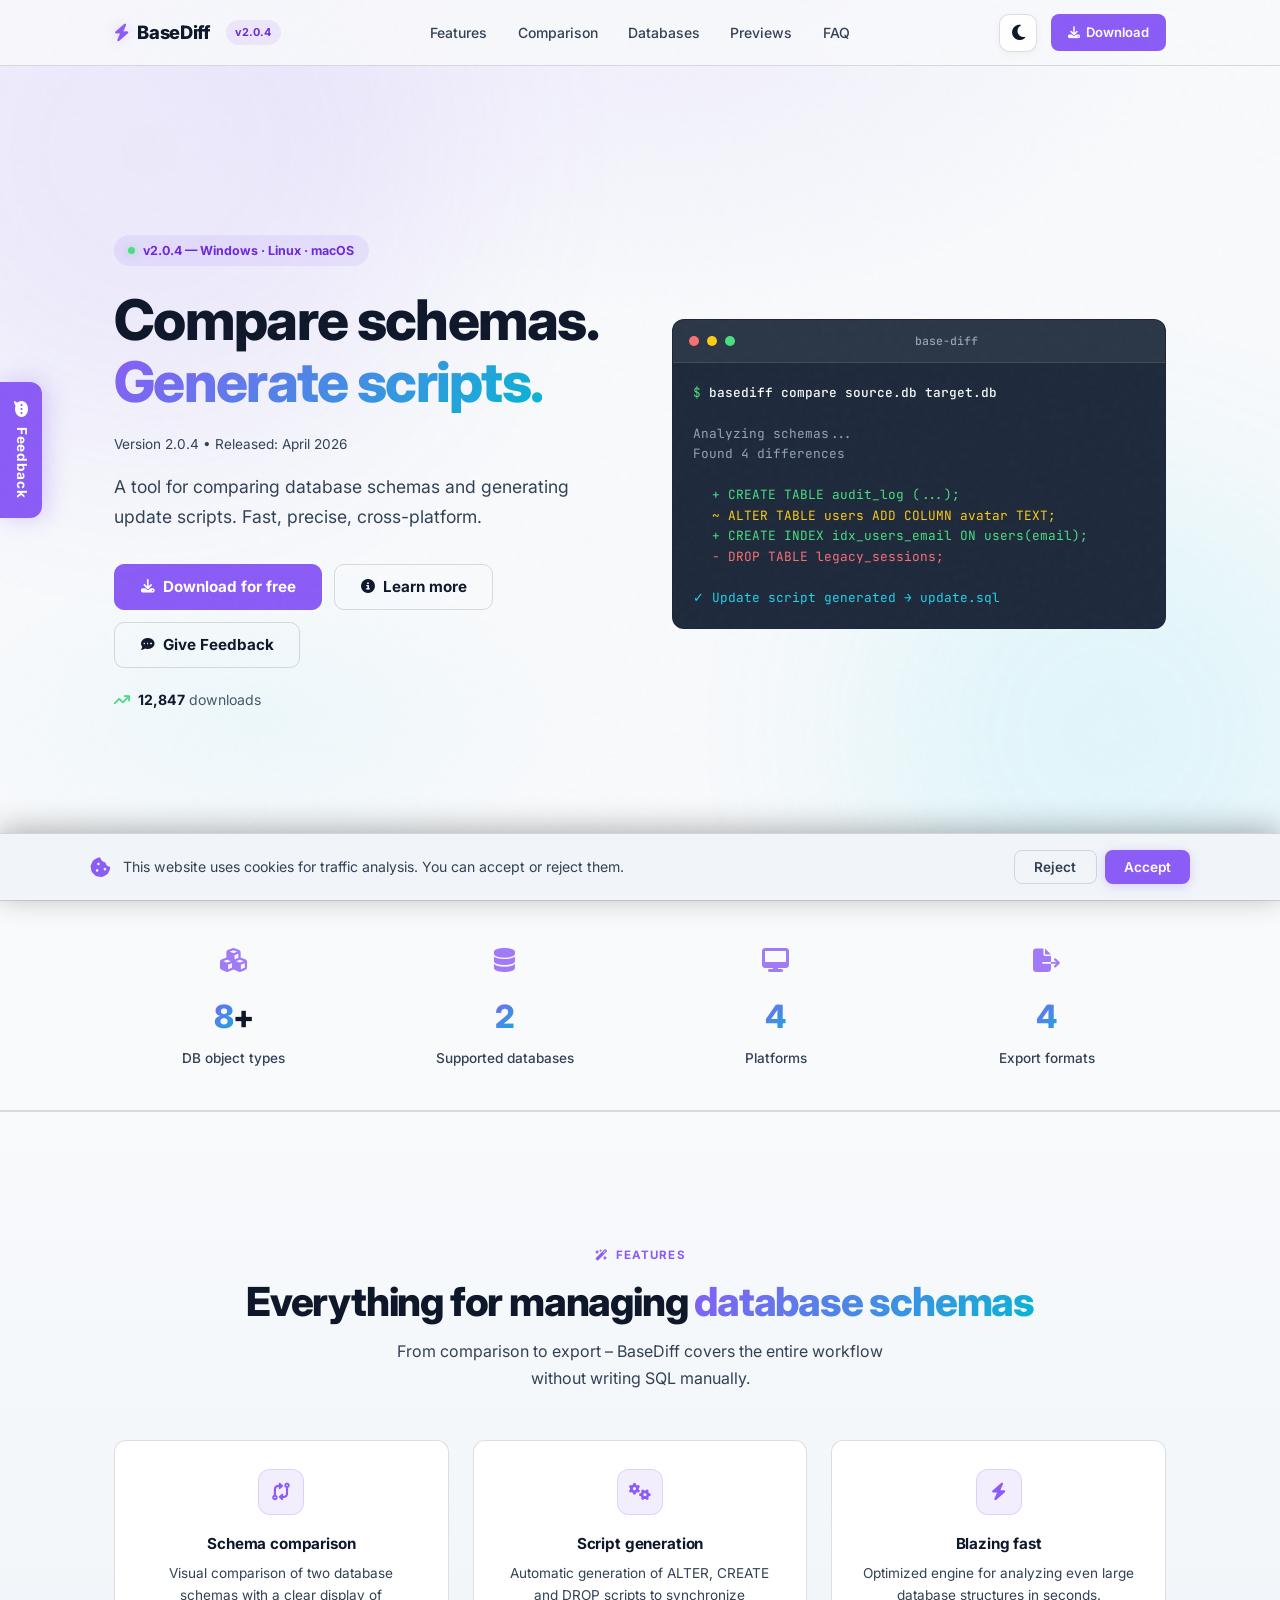
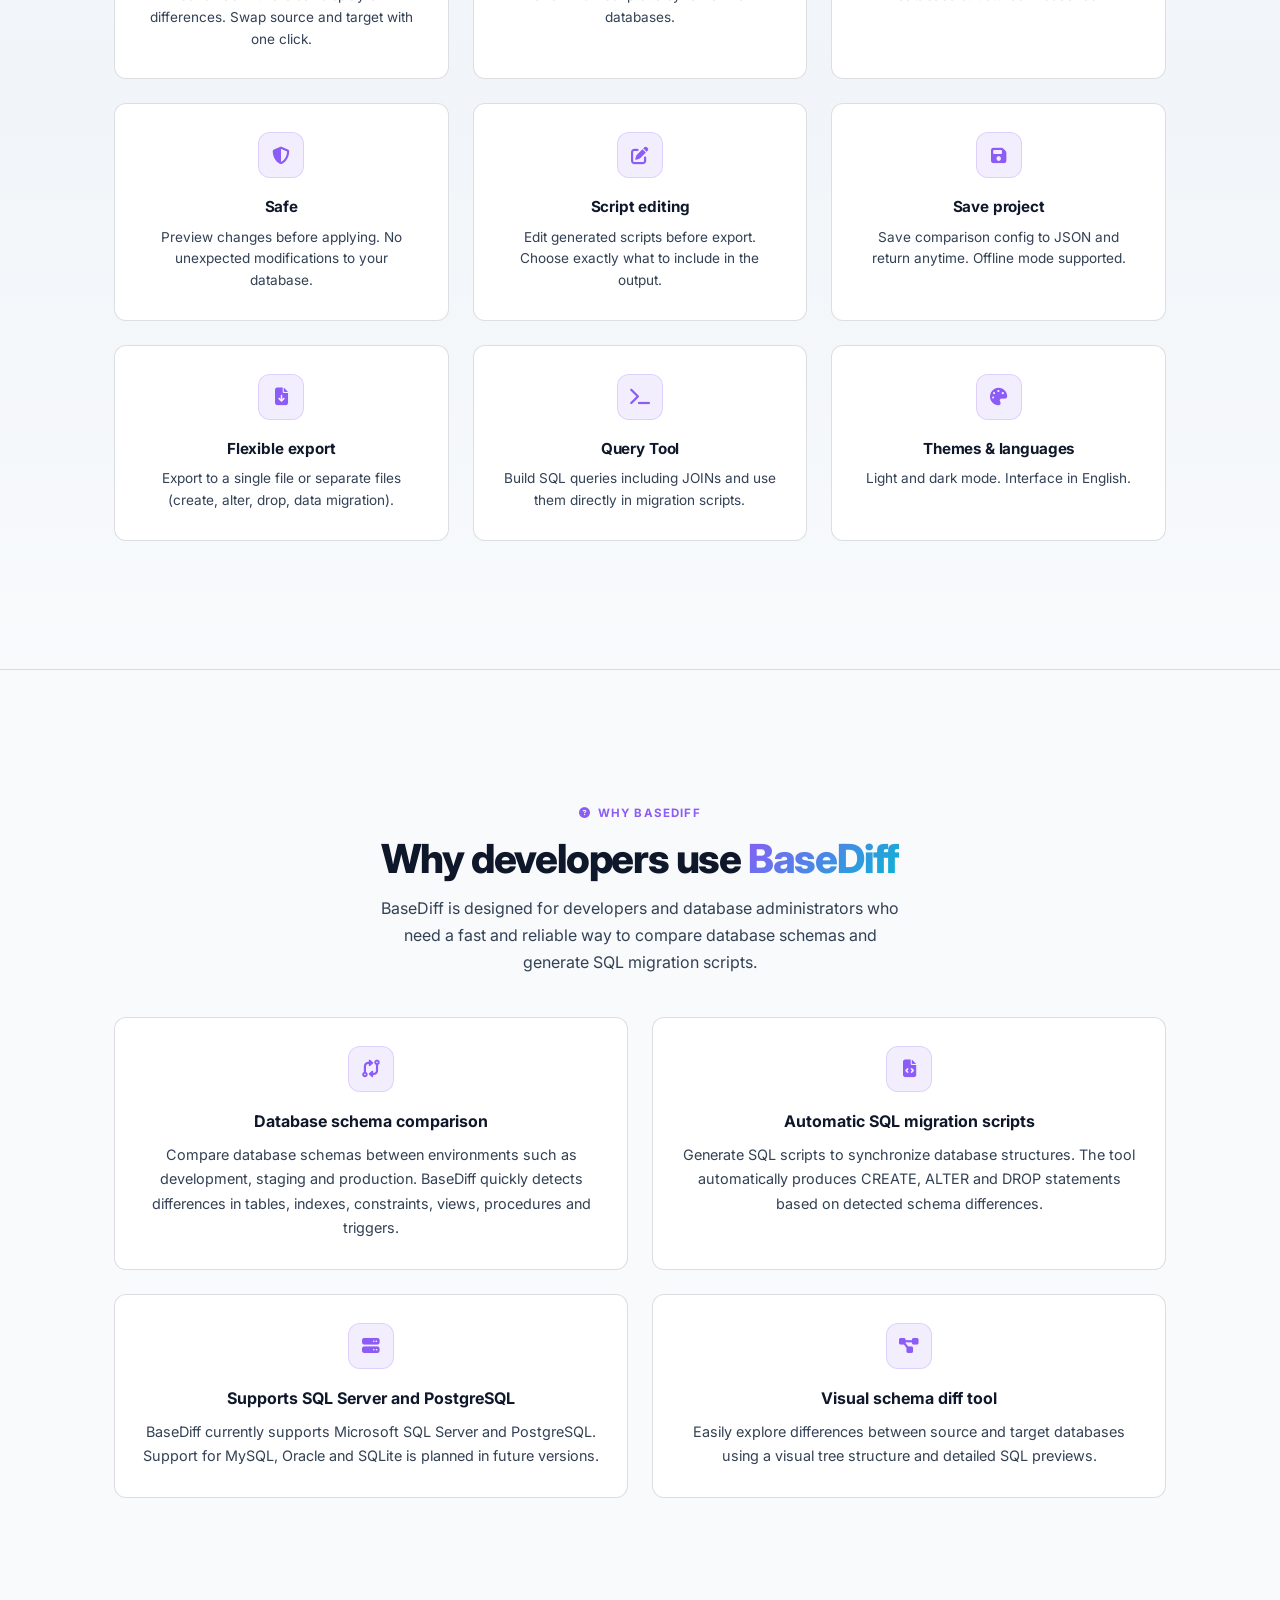
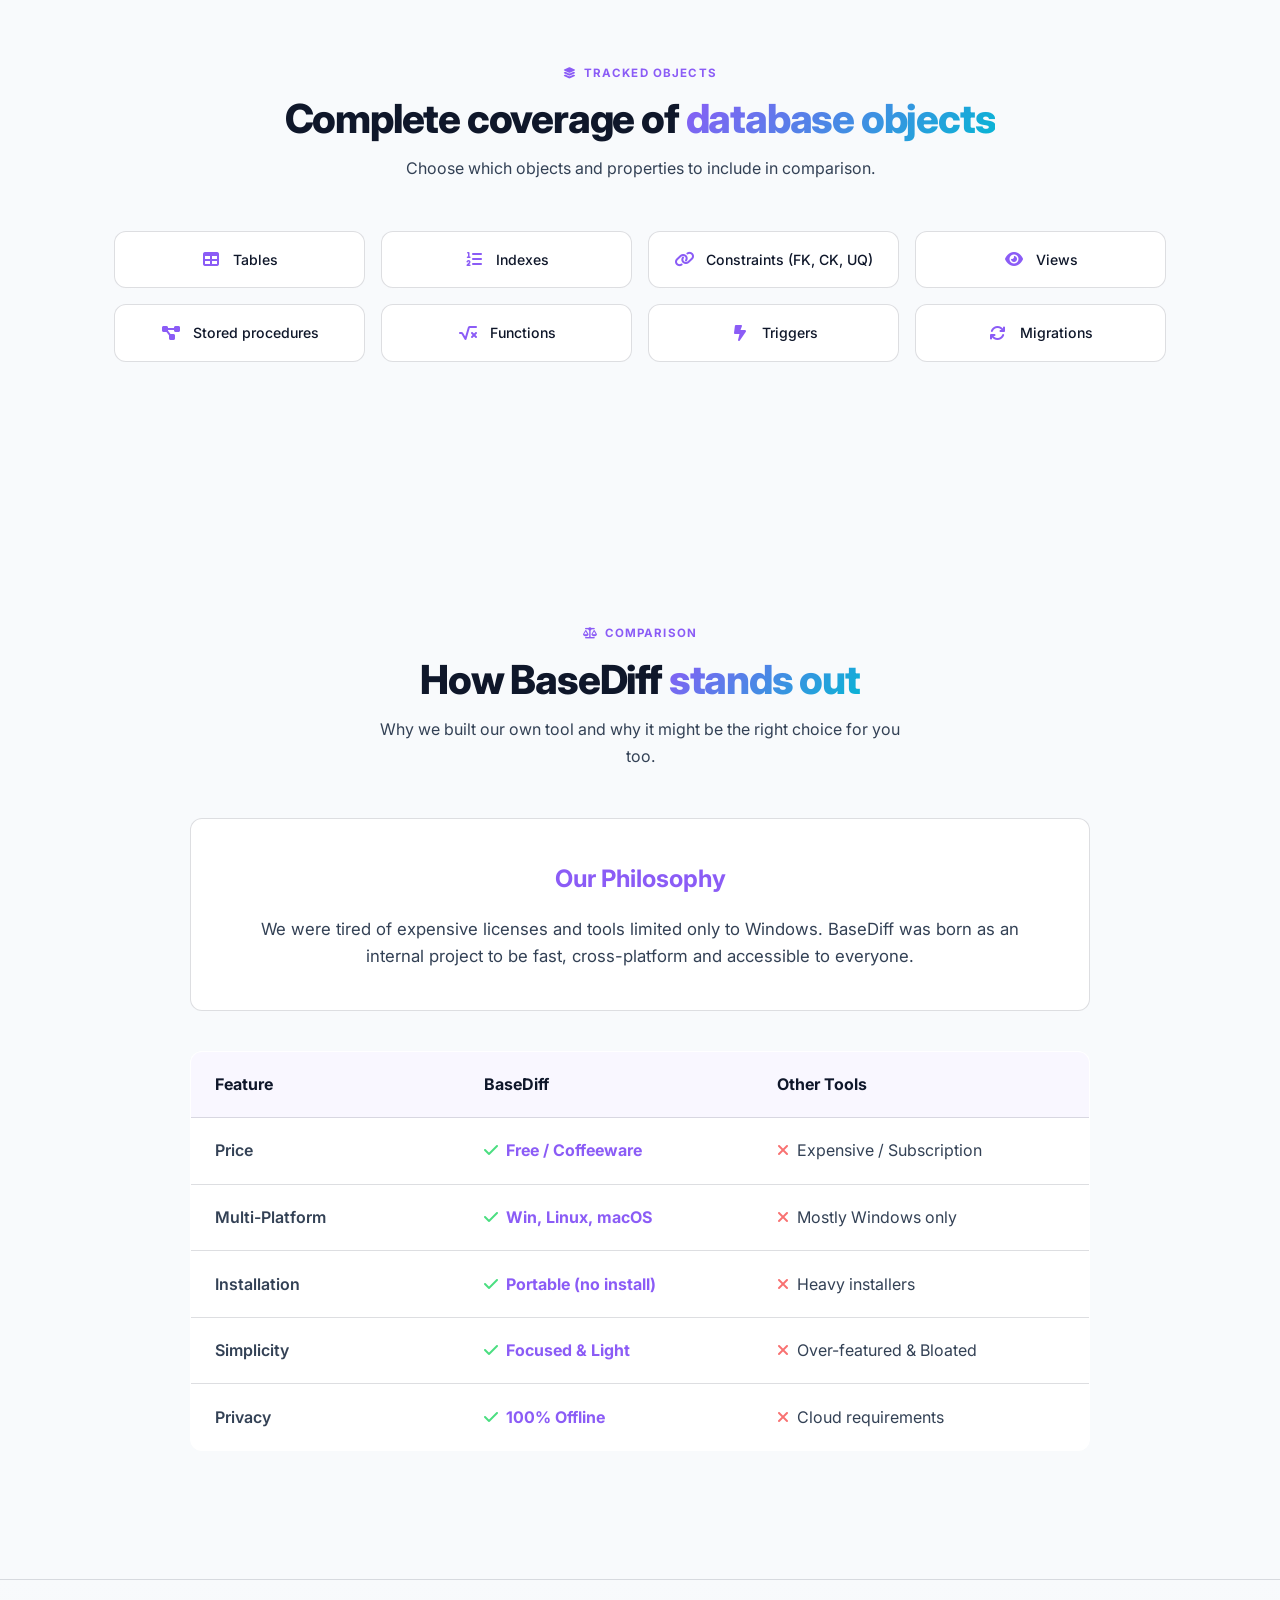
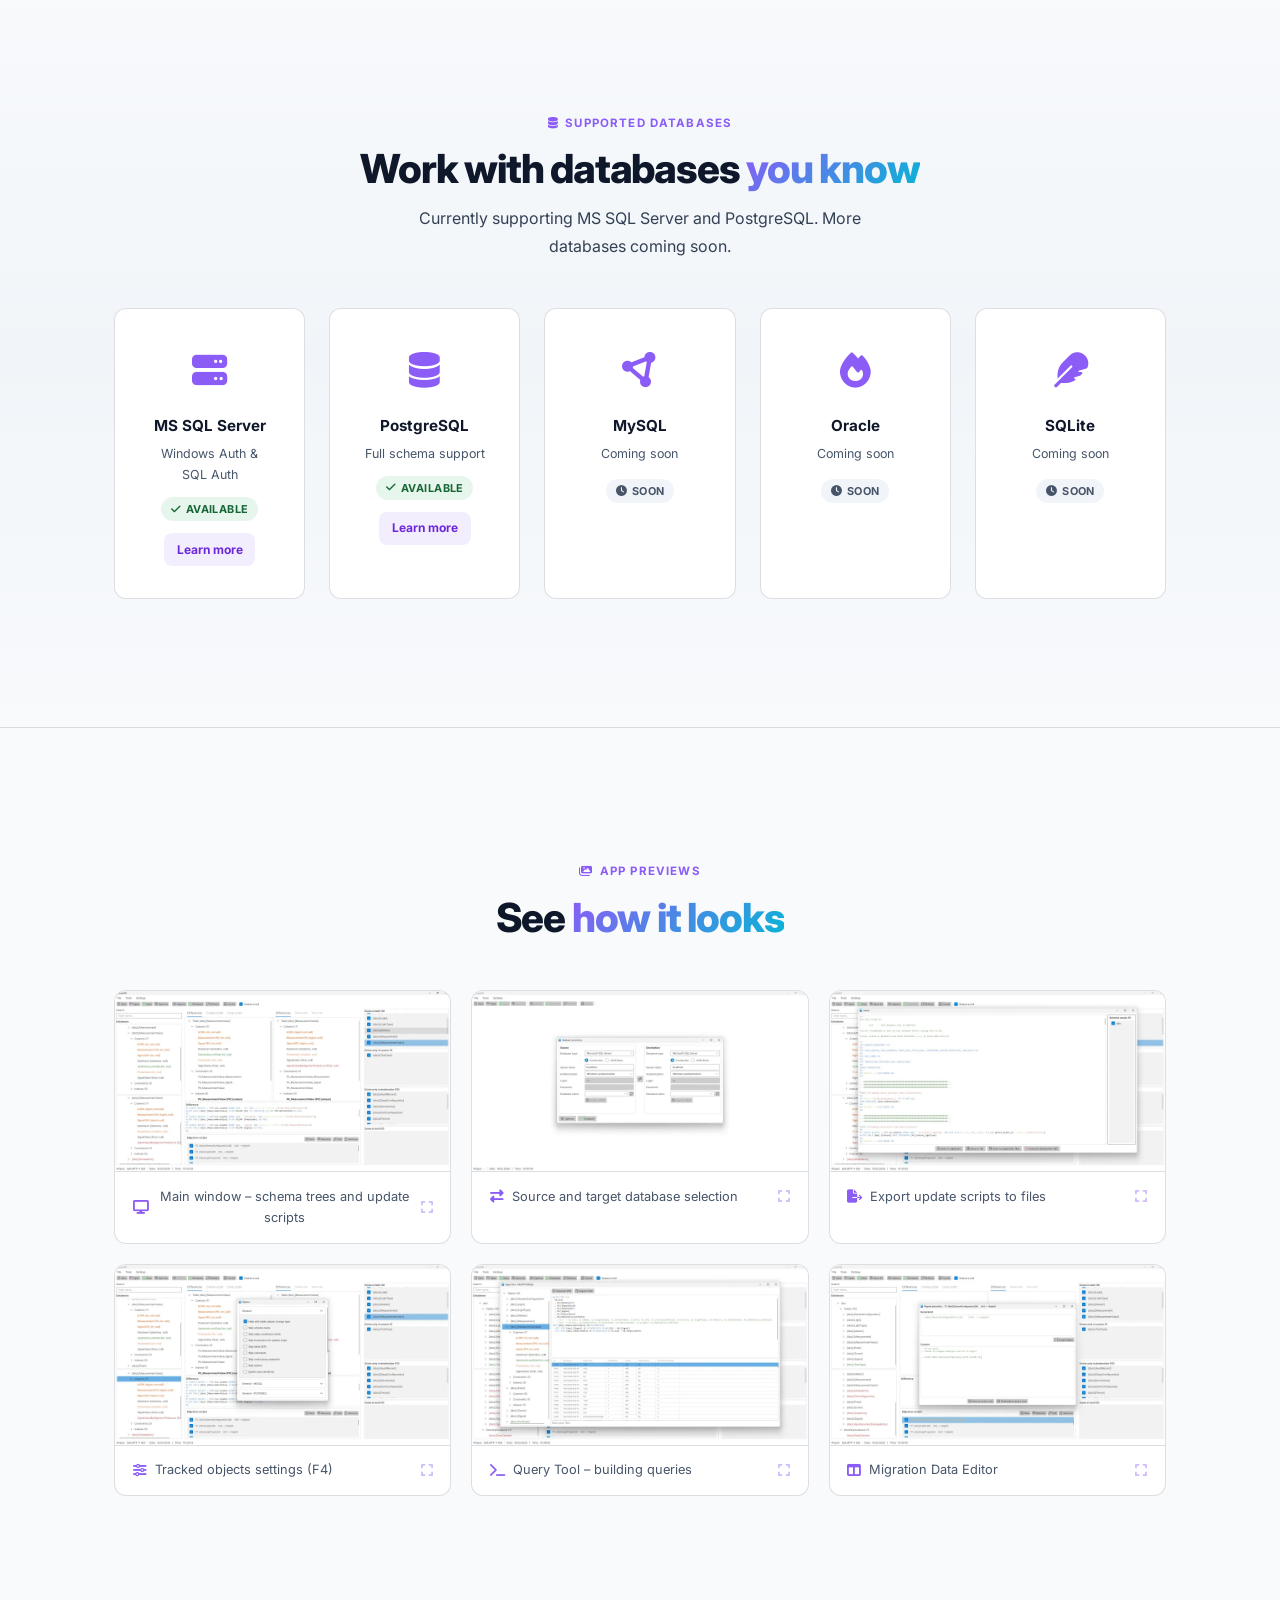
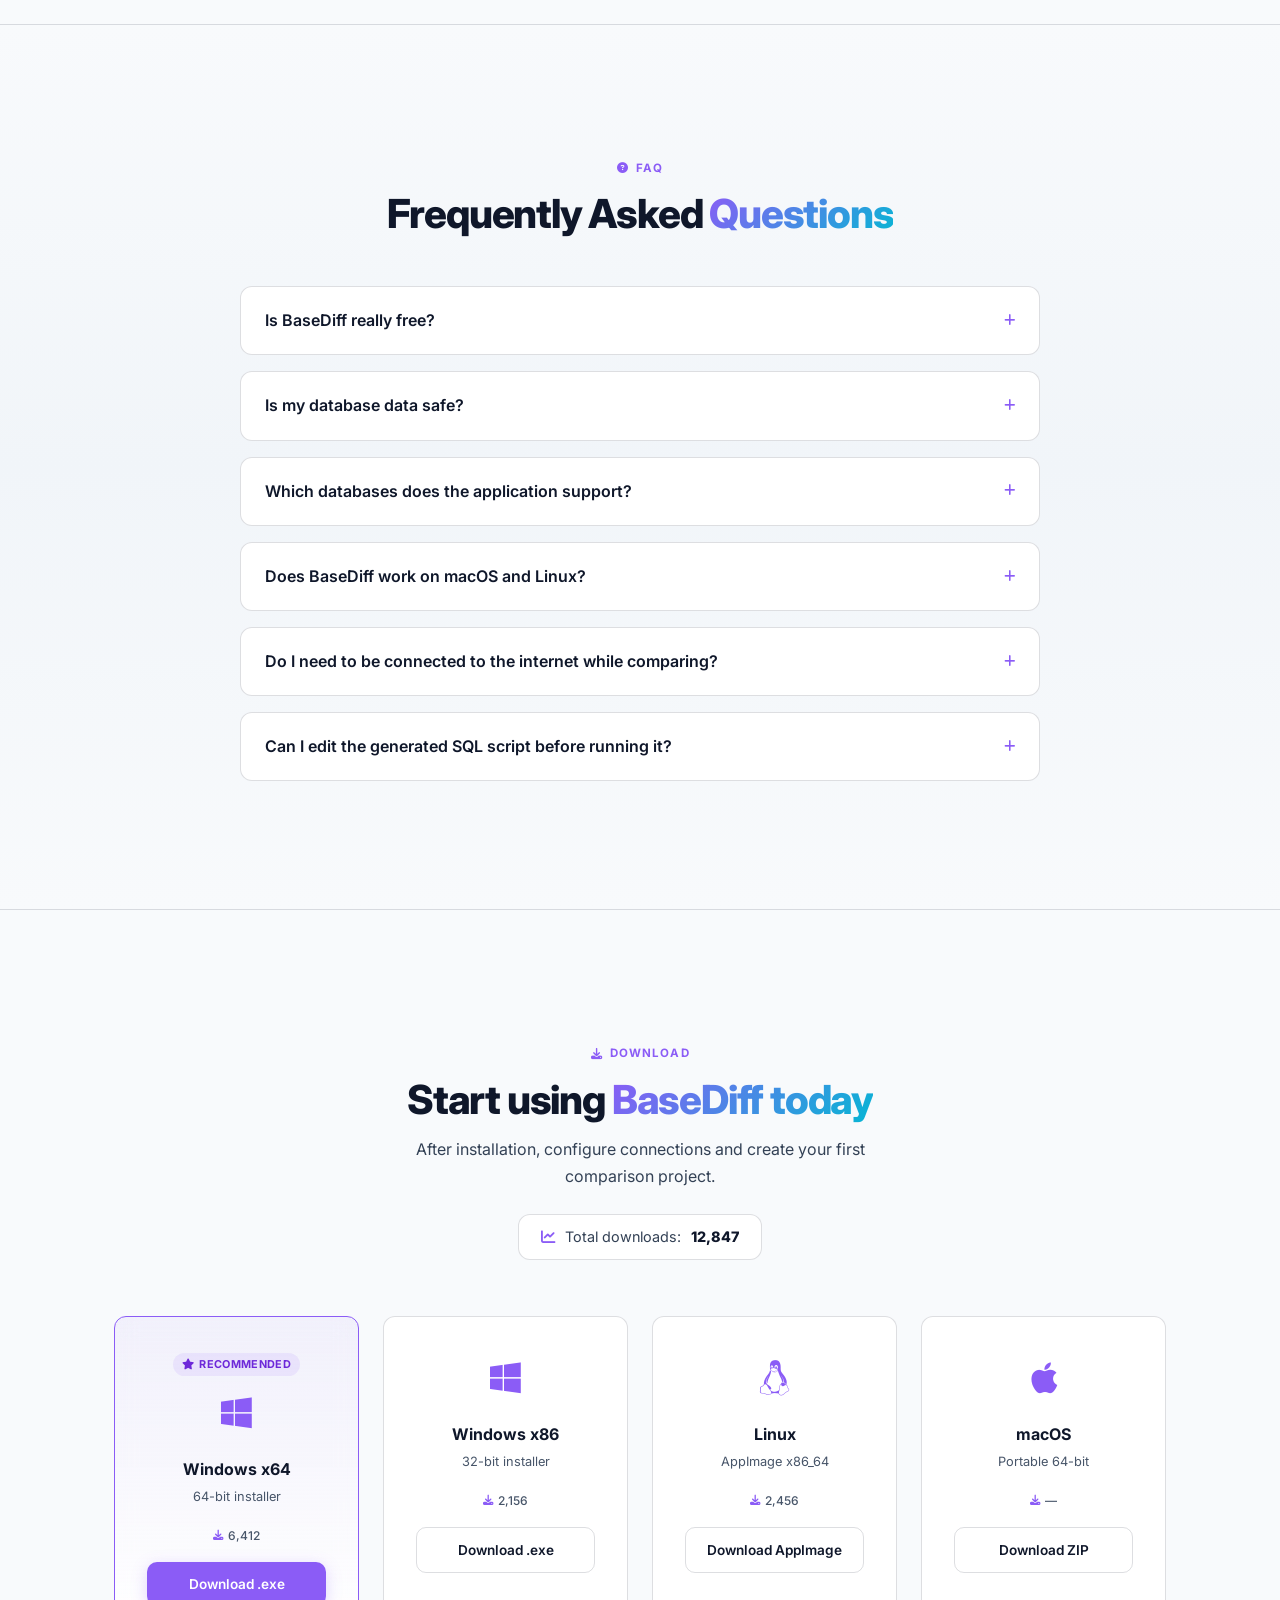
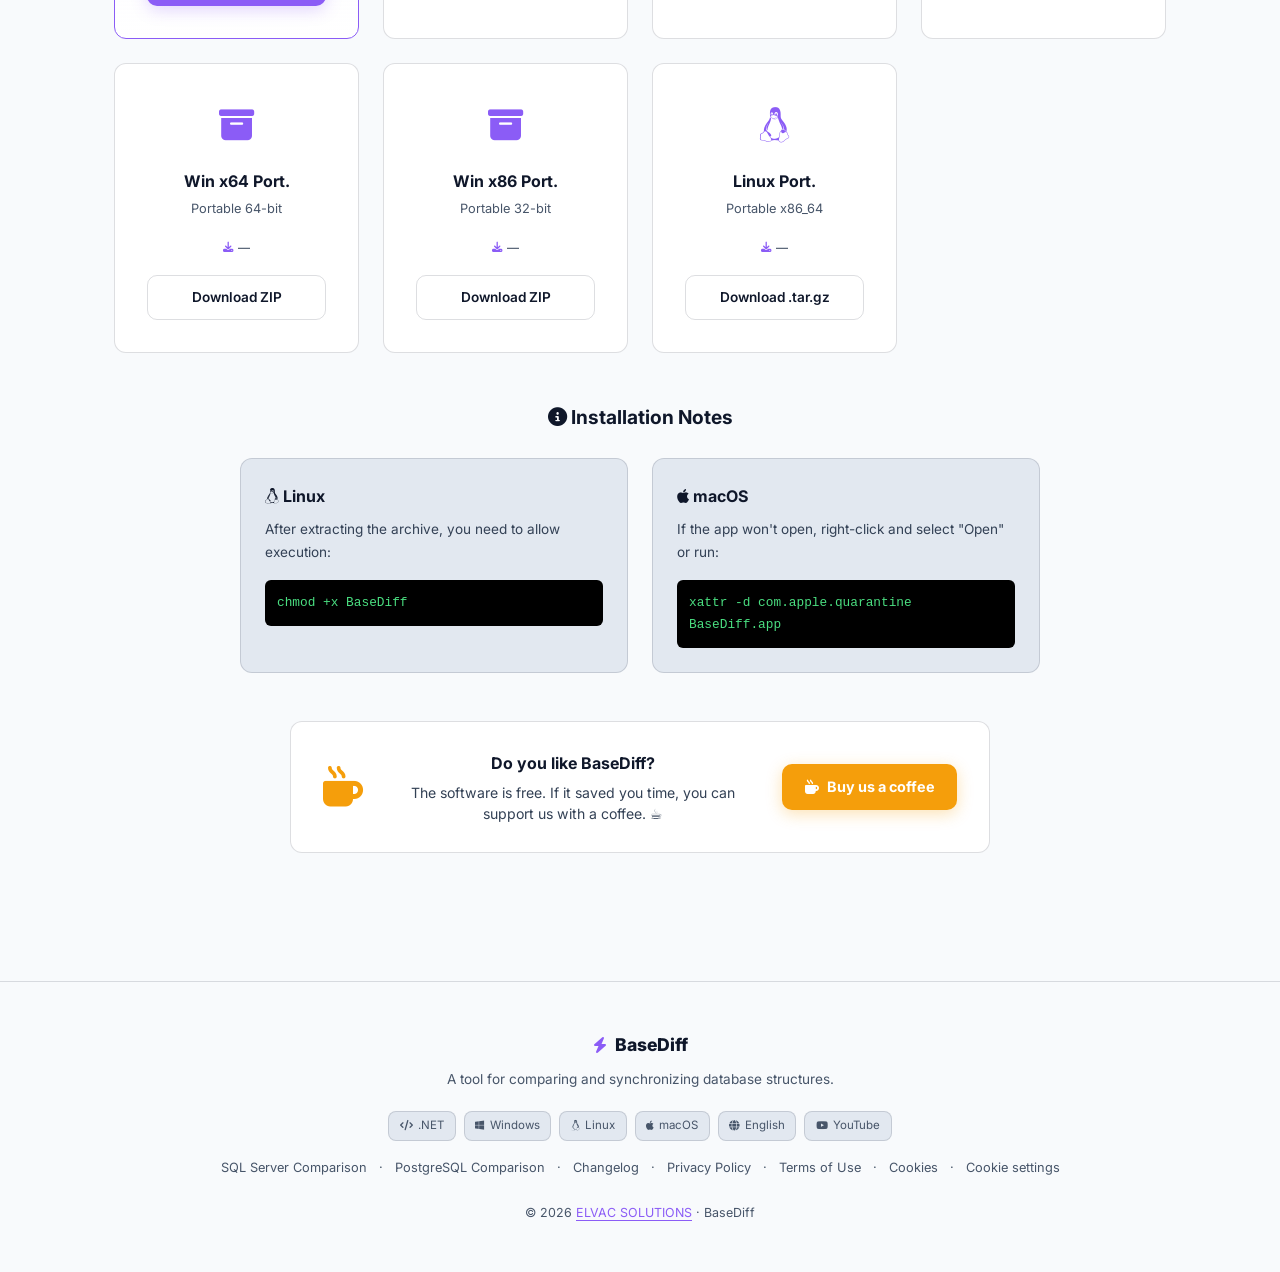
==== commit 42a7a68b: "Enhance comparison table responsiveness with stacked card layout for mobile" ====
--- a/index.html
+++ b/index.html
@@ -1547,6 +1547,80 @@
       .comp-grid {
         grid-template-columns: 1fr;
         gap: 2rem;
+      }
+    }
+
+    @media (max-width: 768px) {
+      .comp-table-container {
+        overflow-x: visible;
+      }
+
+      .comp-table {
+        display: block;
+        border: none;
+        background: transparent;
+        backdrop-filter: none;
+      }
+
+      .comp-table thead {
+        display: none;
+      }
+
+      .comp-table tbody {
+        display: flex;
+        flex-direction: column;
+        gap: 1.25rem;
+      }
+
+      .comp-table tr {
+        display: grid;
+        grid-template-columns: 1fr 1fr;
+        background: var(--card);
+        border: 1px solid var(--border);
+        border-radius: var(--radius);
+        padding: 1.25rem;
+        box-shadow: var(--shadow-sm);
+        gap: 0.75rem;
+      }
+
+      .comp-table td {
+        display: block;
+        padding: 0;
+        border: none;
+      }
+
+      .comp-table td:first-child {
+        grid-column: 1 / span 2;
+        width: 100% !important;
+        font-size: 1.1rem;
+        font-weight: 800;
+        color: var(--text);
+        border-bottom: 1px solid var(--border);
+        margin-bottom: 0.5rem;
+        padding-bottom: 0.75rem;
+        text-align: left;
+      }
+
+      .comp-table td:nth-child(2)::before {
+        content: "BaseDiff";
+        display: block;
+        font-size: 0.65rem;
+        font-weight: 700;
+        text-transform: uppercase;
+        color: var(--primary);
+        margin-bottom: 0.25rem;
+        letter-spacing: 0.05em;
+      }
+
+      .comp-table td:nth-child(3)::before {
+        content: "Others";
+        display: block;
+        font-size: 0.65rem;
+        font-weight: 700;
+        text-transform: uppercase;
+        color: var(--text3);
+        margin-bottom: 0.25rem;
+        letter-spacing: 0.05em;
       }
     }
 
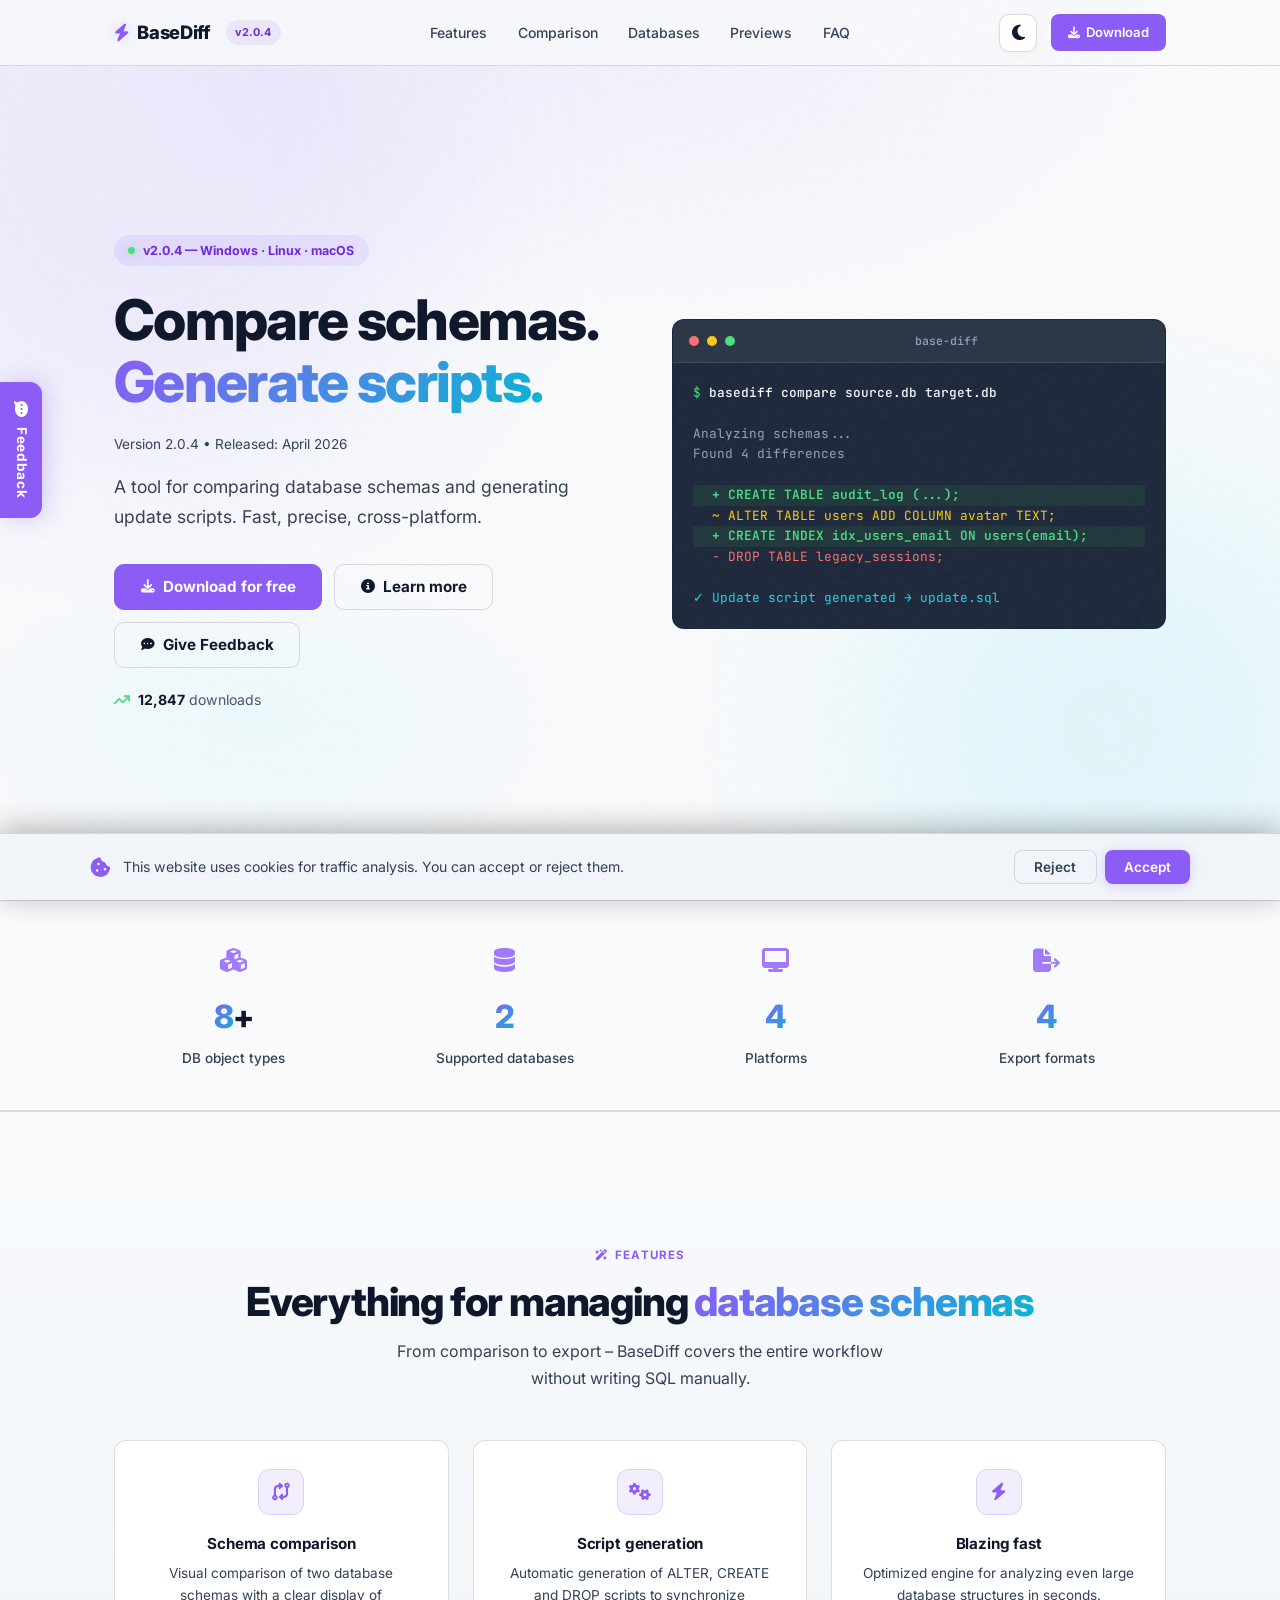
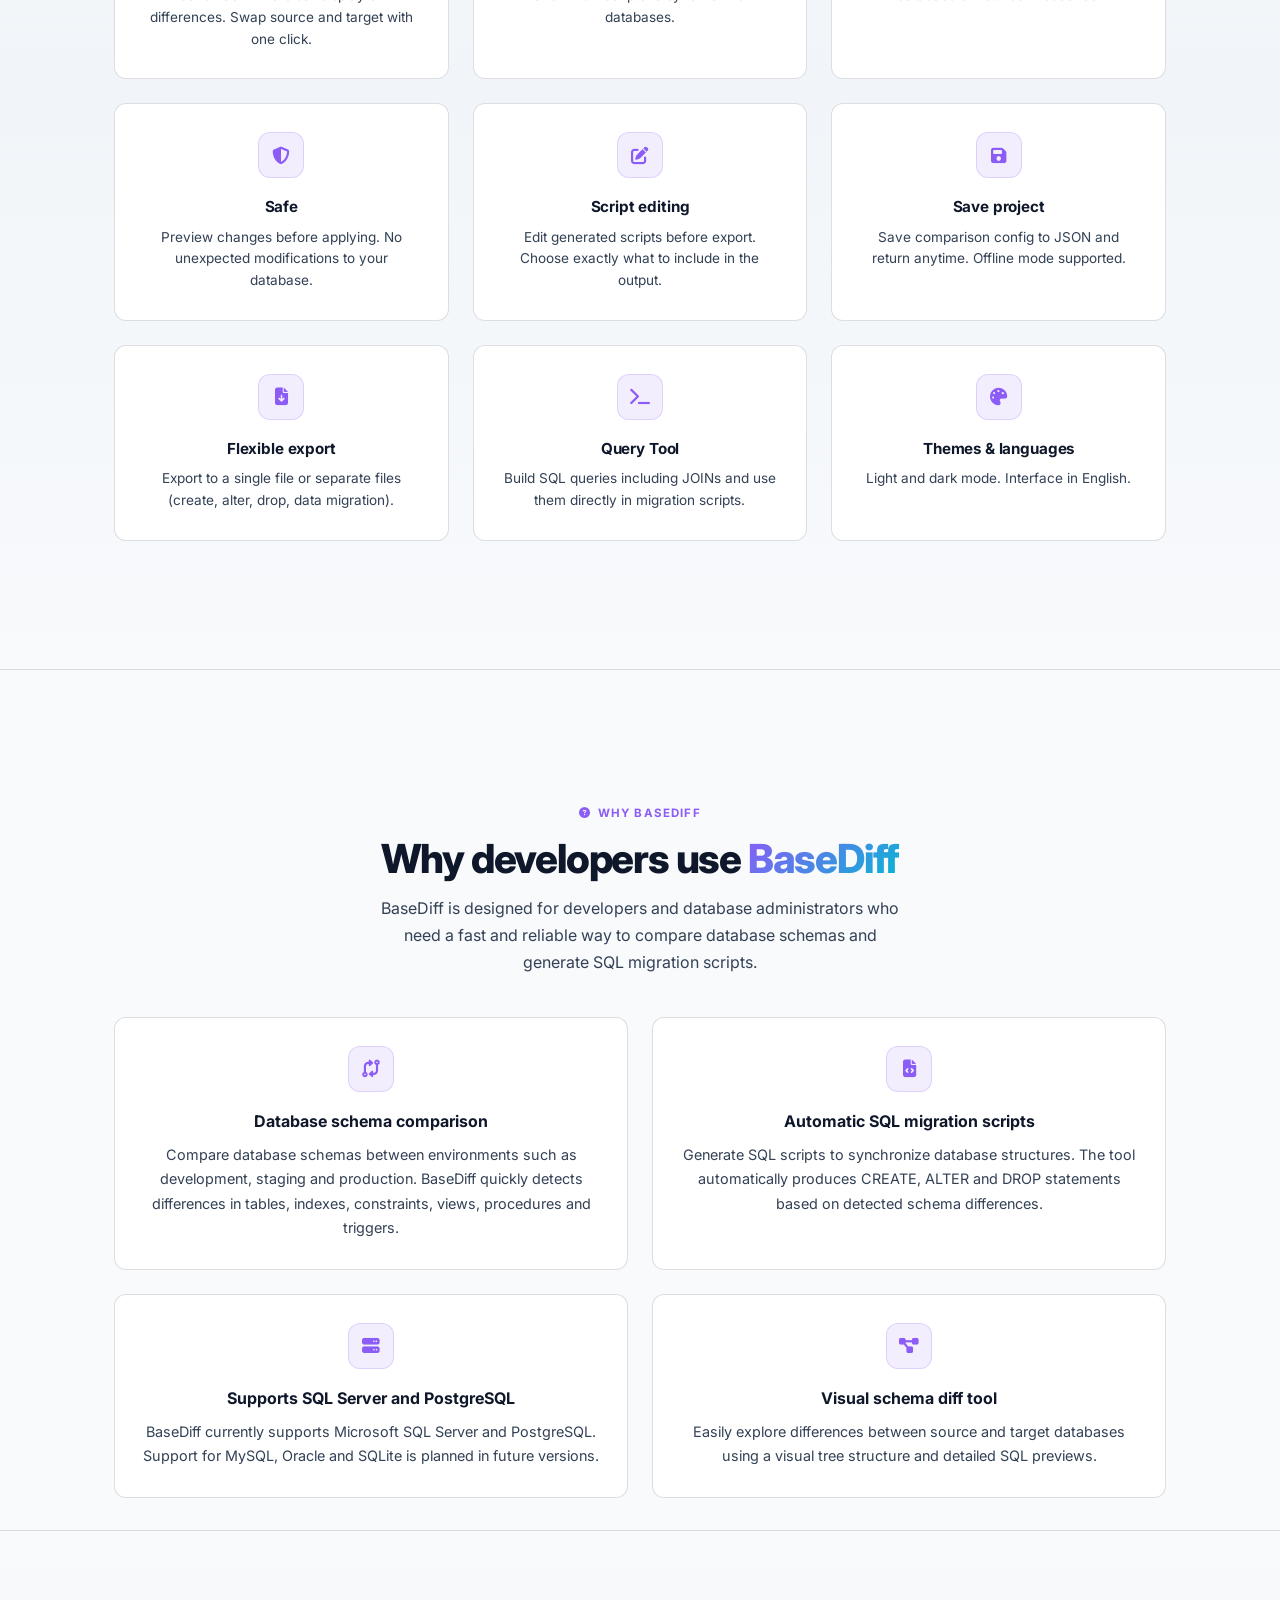
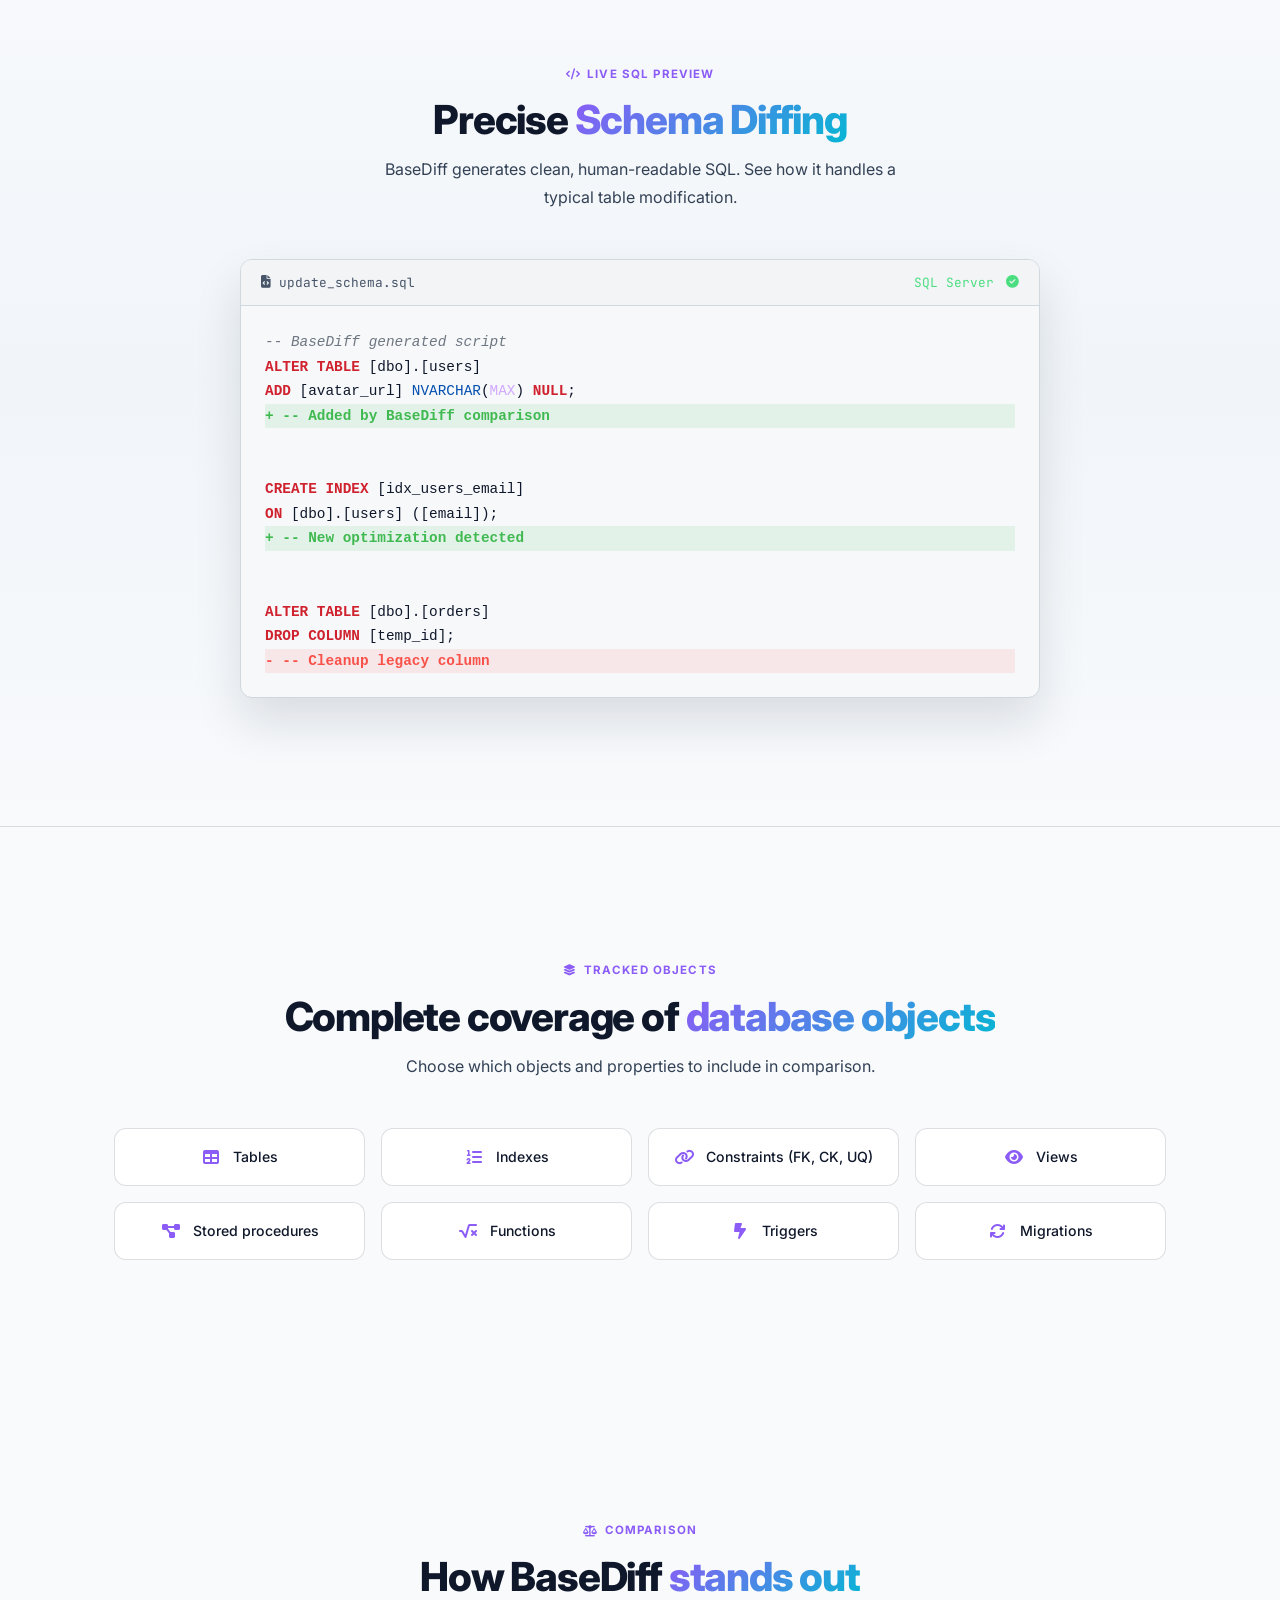
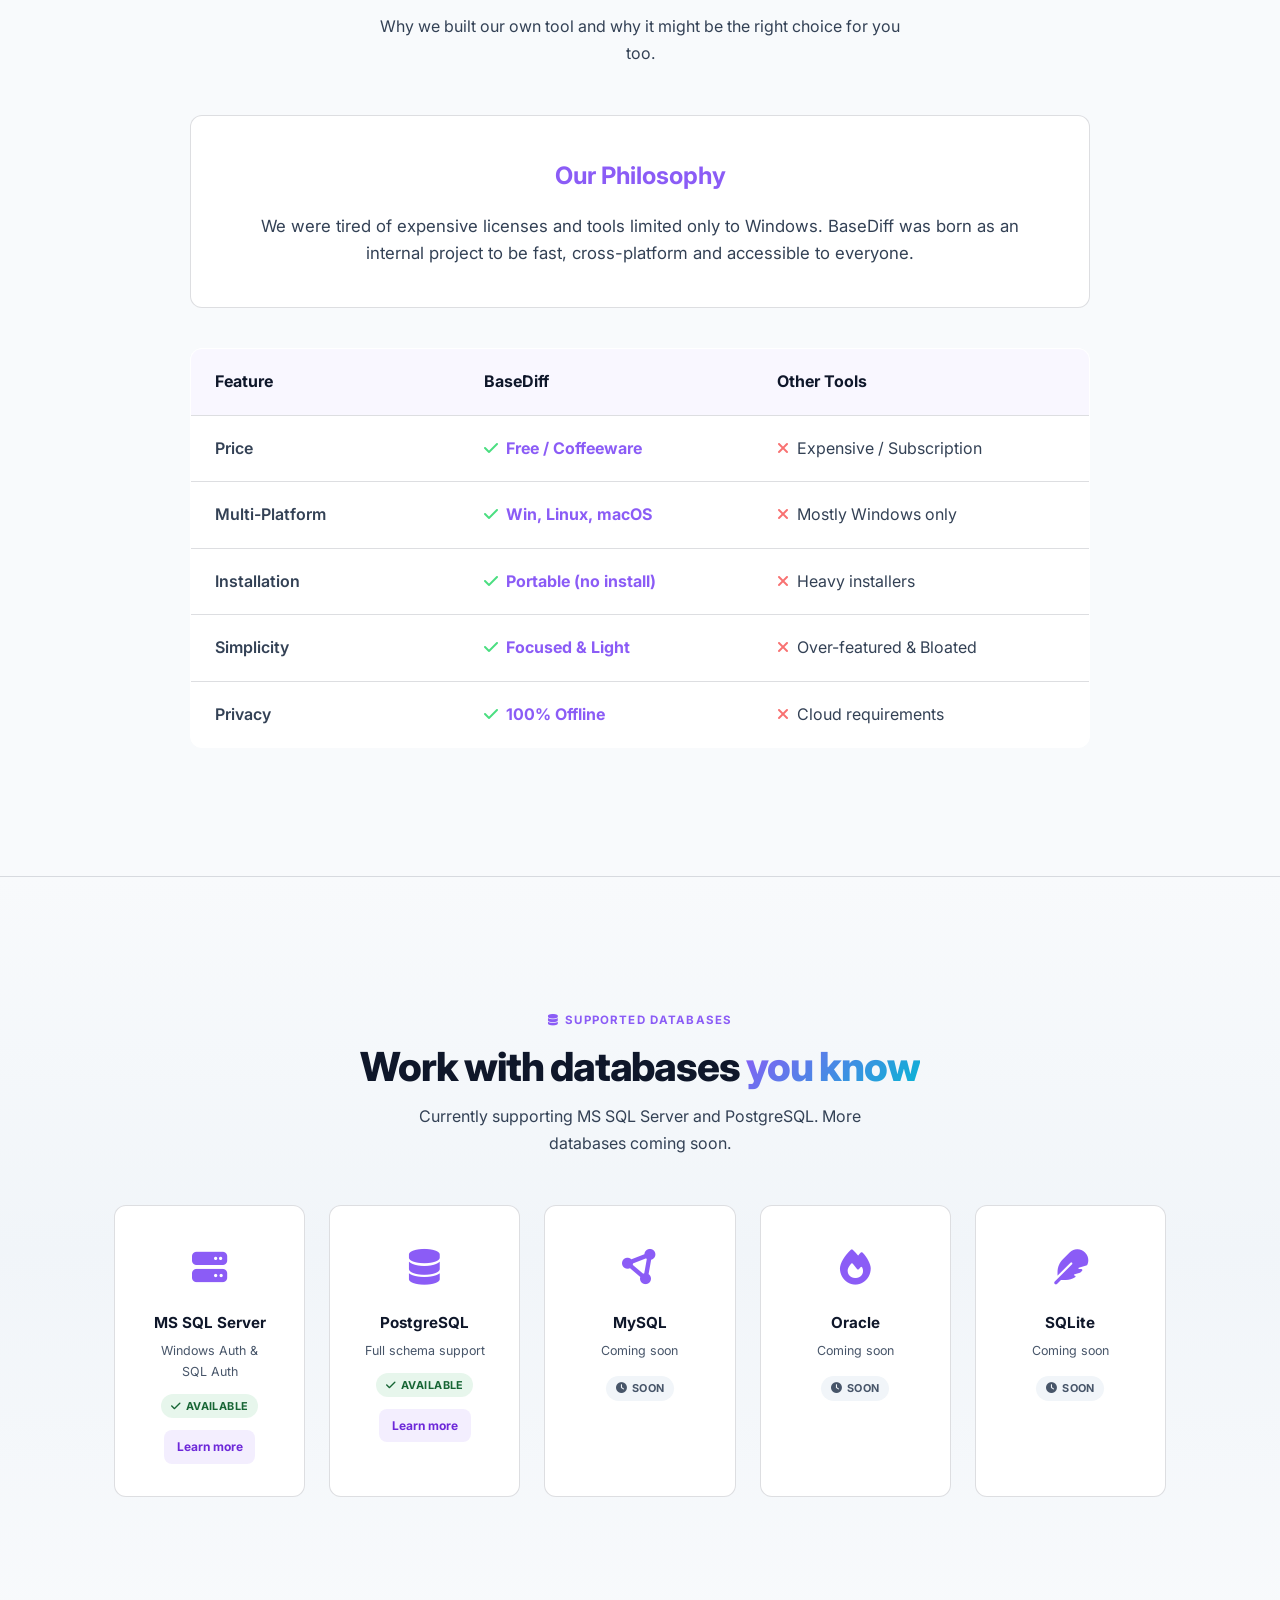
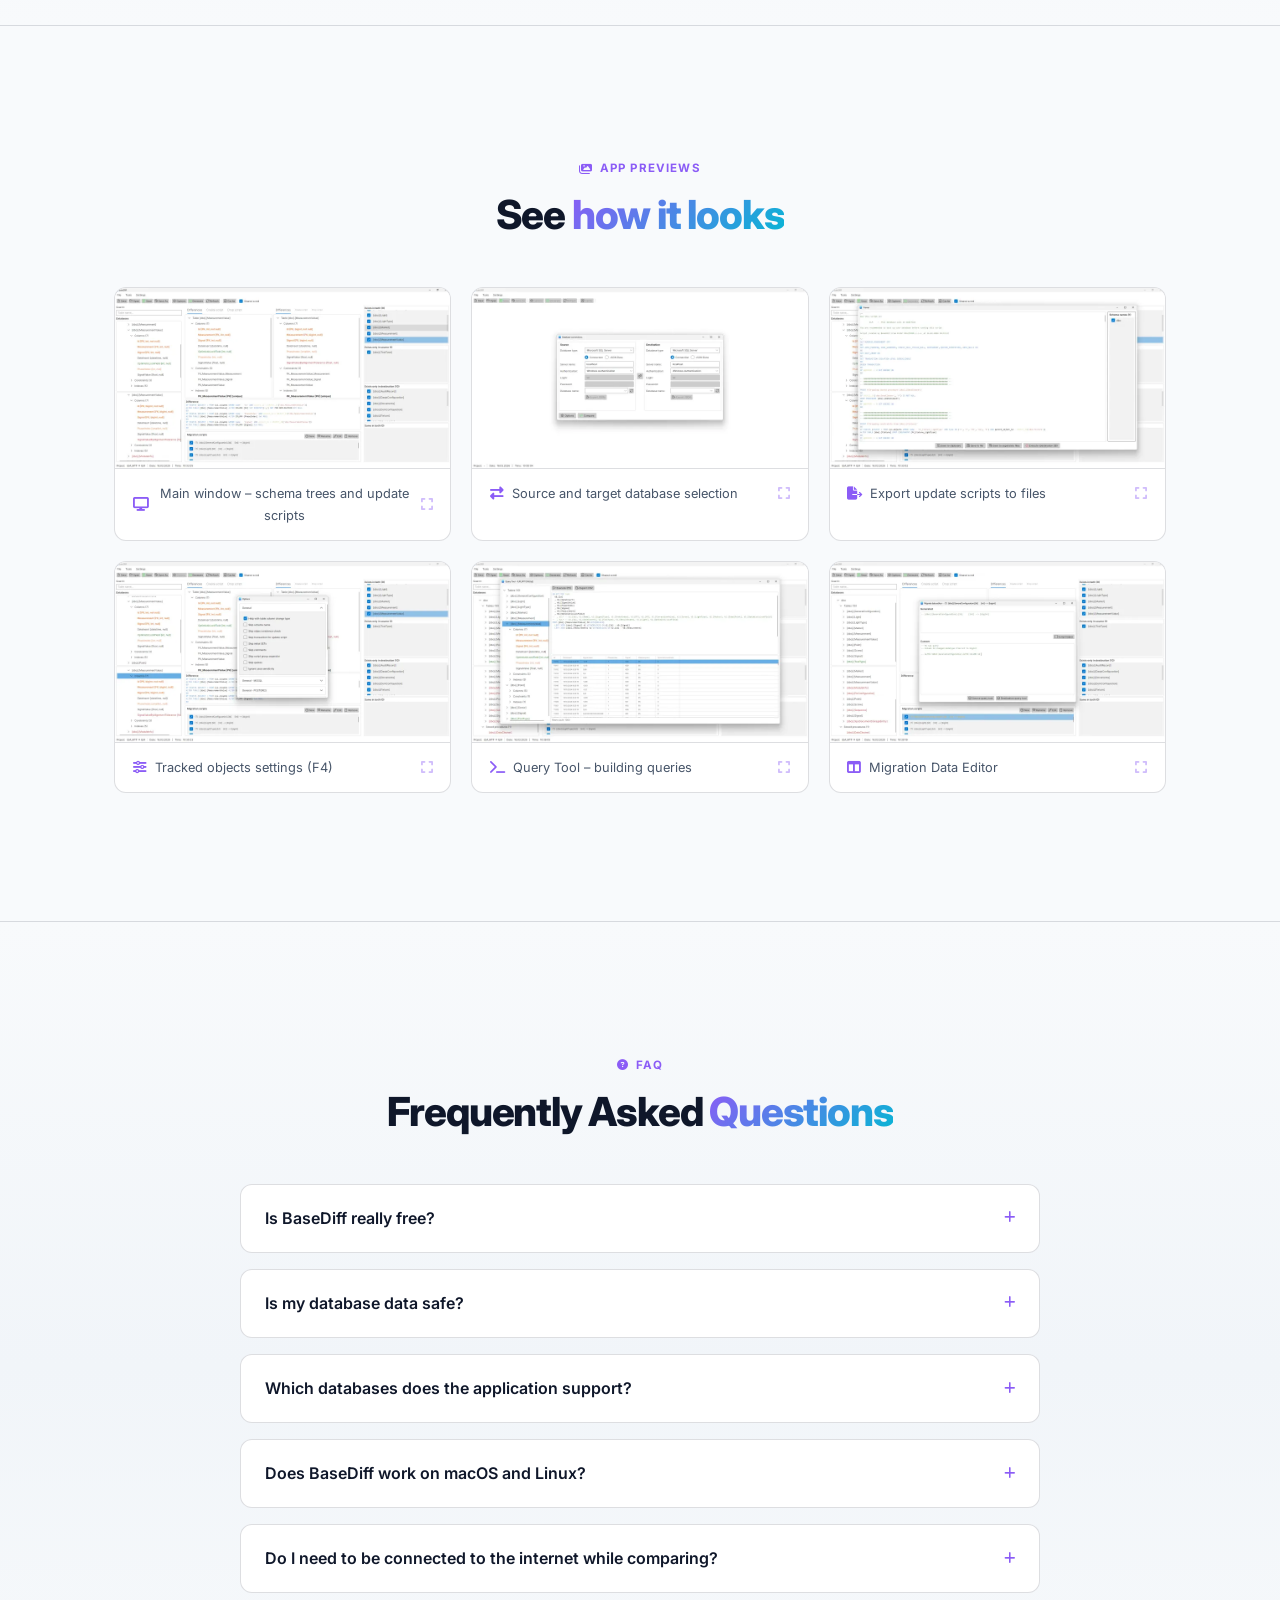
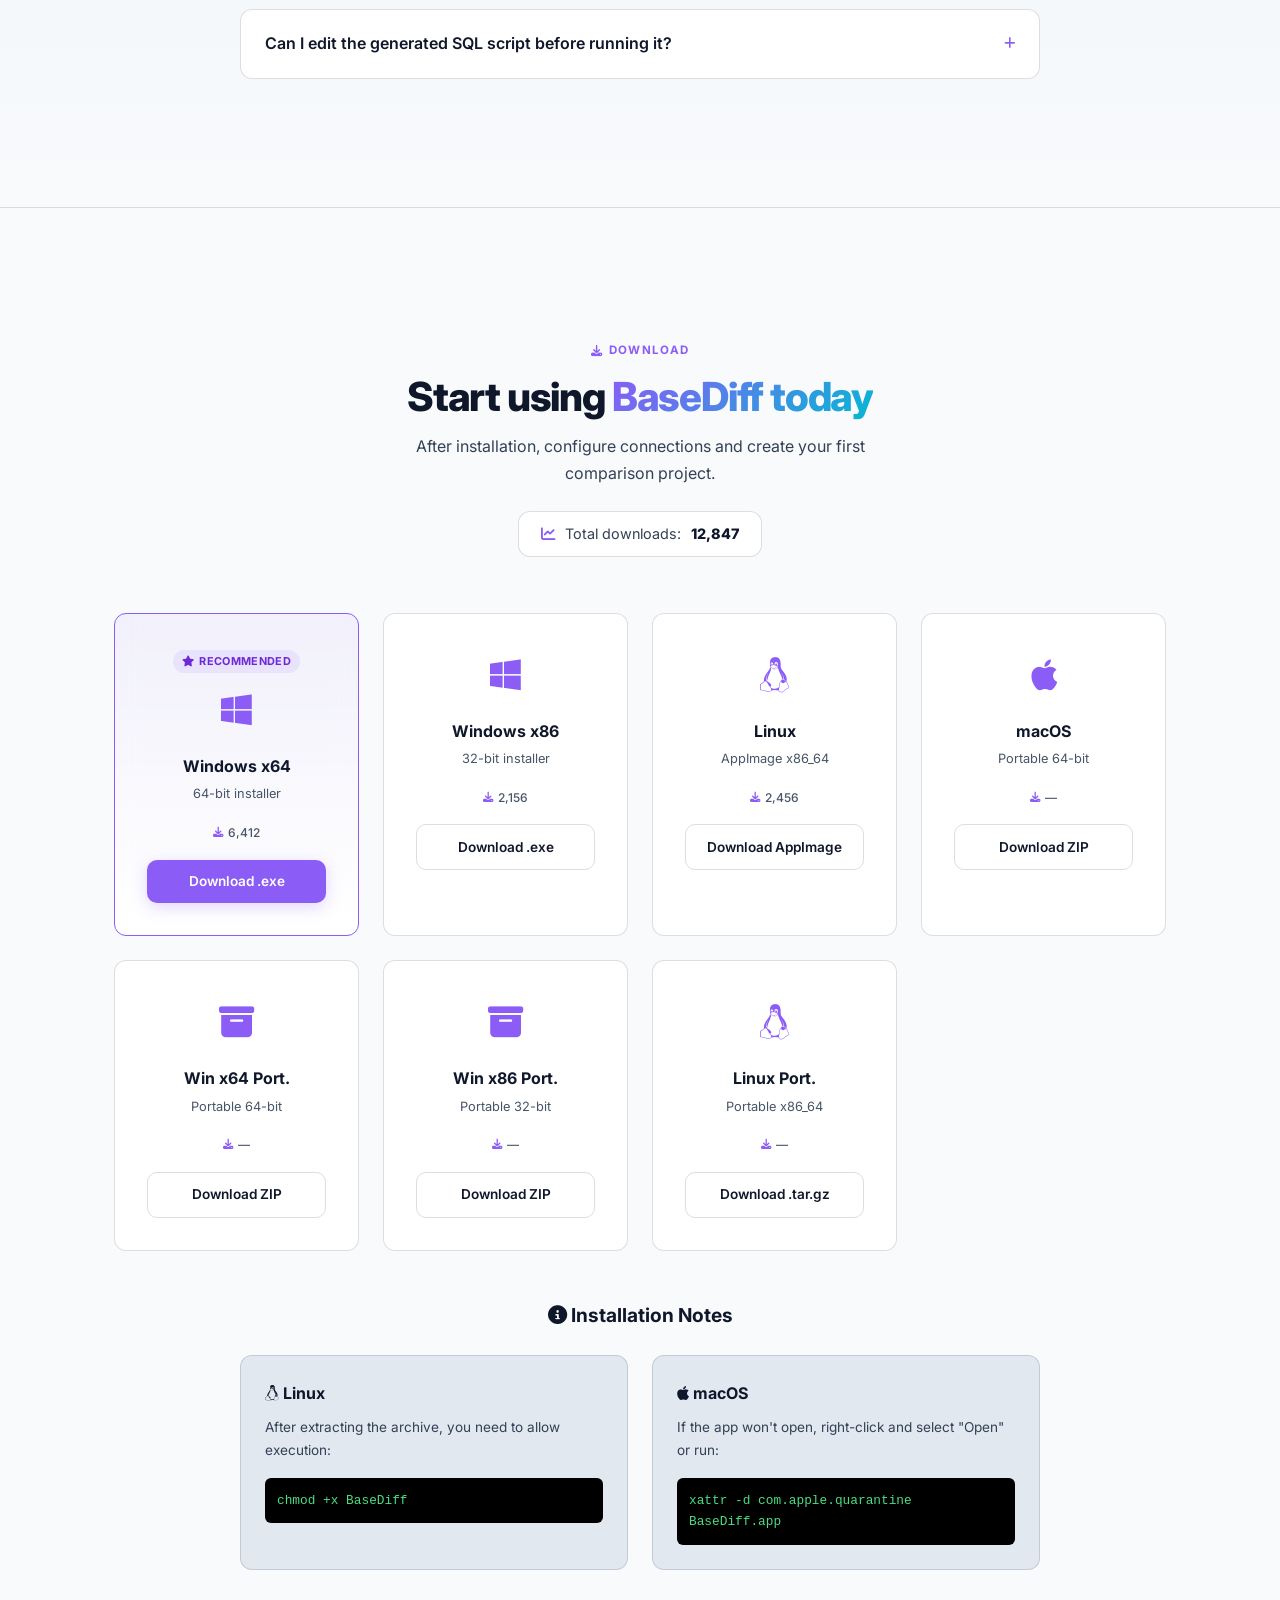
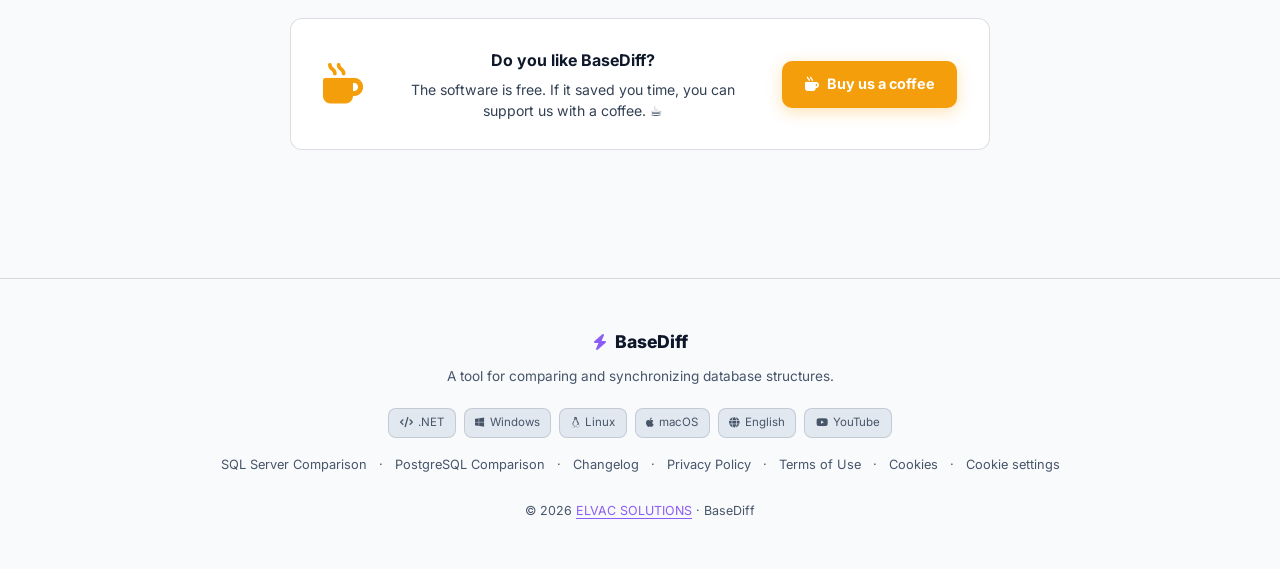
==== commit 598eb832: "Enhance technical aesthetics with SQL Diff preview, technical grid, and developer Easter eggs/shortc" ====
--- a/index.html
+++ b/index.html
@@ -229,6 +229,25 @@
       opacity: 0.04;
     }
 
+    /* Technical Grid Overlay */
+    body::after {
+      content: "";
+      position: fixed;
+      inset: 0;
+      z-index: -1;
+      background-image:
+        linear-gradient(rgba(var(--primary-rgb), 0.03) 1px, transparent 1px),
+        linear-gradient(90deg, rgba(var(--primary-rgb), 0.03) 1px, transparent 1px);
+      background-size: 40px 40px;
+      pointer-events: none;
+    }
+
+    [data-theme="light"] body::after {
+      background-image:
+        linear-gradient(rgba(var(--primary-rgb), 0.05) 1px, transparent 1px),
+        linear-gradient(90deg, rgba(var(--primary-rgb), 0.05) 1px, transparent 1px);
+    }
+
     /* Scroll Progress Bar */
     .scroll-progress {
       position: fixed;
@@ -1020,6 +1039,128 @@
       font-size: 1rem;
       width: 20px;
       text-align: center;
+      transition: transform 0.3s var(--ease);
+    }
+
+    .object-item:hover i {
+      animation: icon-scan 0.5s ease-in-out infinite alternate;
+    }
+
+    @keyframes icon-scan {
+      from {
+        transform: translateY(-2px);
+        opacity: 0.7;
+      }
+
+      to {
+        transform: translateY(2px);
+        opacity: 1;
+      }
+    }
+
+    /* ══════════════════════════════════════
+    SQL DIFF VIEWER
+    ══════════════════════════════════════ */
+    .sql-diff-viewer {
+      background: #0d1117;
+      border: 1px solid var(--border);
+      border-radius: var(--radius);
+      overflow: hidden;
+      margin-top: 3rem;
+      box-shadow: var(--shadow-lg);
+      font-family: var(--mono);
+      max-width: 800px;
+      margin-left: auto;
+      margin-right: auto;
+    }
+
+    .sql-diff-header {
+      background: #161b22;
+      padding: 0.75rem 1.25rem;
+      border-bottom: 1px solid var(--border);
+      display: flex;
+      justify-content: space-between;
+      align-items: center;
+      font-size: 0.8rem;
+      color: var(--text3);
+    }
+
+    .sql-diff-file {
+      display: flex;
+      align-items: center;
+      gap: 0.5rem;
+    }
+
+    .sql-diff-actions {
+      display: flex;
+      align-items: center;
+      gap: 0.75rem;
+      color: var(--green);
+    }
+
+    .sql-diff-body {
+      padding: 1.5rem;
+      overflow-x: auto;
+      font-size: 0.9rem;
+      line-height: 1.7;
+    }
+
+    .sql-diff-body pre {
+      margin: 0;
+    }
+
+    .diff-keyword {
+      color: #ff7b72;
+      font-weight: 700;
+    }
+
+    .diff-type {
+      color: #79c0ff;
+    }
+
+    .diff-number {
+      color: #d2a8ff;
+    }
+
+    .diff-comment {
+      color: #8b949e;
+      font-style: italic;
+    }
+
+    .diff-add {
+      color: #3fb950;
+      font-weight: 600;
+      display: block;
+      background: rgba(63, 185, 80, 0.1);
+    }
+
+    .diff-delete {
+      color: #f85149;
+      font-weight: 600;
+      display: block;
+      background: rgba(248, 81, 73, 0.1);
+    }
+
+    [data-theme="light"] .sql-diff-viewer {
+      background: #f6f8fa;
+      border-color: #d0d7de;
+    }
+
+    [data-theme="light"] .sql-diff-header {
+      background: #f3f4f6;
+      border-color: #d0d7de;
+    }
+
+    [data-theme="light"] .diff-keyword {
+      color: #cf222e;
+    }
+
+    [data-theme="light"] .diff-type {
+      color: #0550ae;
+    }
+
+    [data-theme="light"] .diff-comment {
+      color: #6e7781;
     }
 
     /* ══════════════════════════════════════
@@ -2633,6 +2774,44 @@
     </div>
   </section>
 
+  <!-- ═══ SQL DIFF PREVIEW ═══ -->
+  <section class="alt-bg">
+    <div class="container">
+      <div class="section-center">
+        <div class="section-label" data-aos="fade-up"><i class="fa-solid fa-code" aria-hidden="true"></i> <span
+            data-i18n="diff_label">Live SQL Preview</span></div>
+        <h2 class="section-title" data-aos="fade-up" data-aos-delay="50" data-i18n="diff_title_html">Precise <span
+            class="gradient">Schema Diffing</span></h2>
+        <p class="section-sub" data-aos="fade-up" data-aos-delay="100" data-i18n="diff_sub">BaseDiff generates clean,
+          human-readable SQL. See how it handles a typical table modification.</p>
+      </div>
+
+      <div class="sql-diff-viewer" data-aos="fade-up" data-aos-delay="200">
+        <div class="sql-diff-header">
+          <div class="sql-diff-file"><i class="fa-solid fa-file-code"></i> update_schema.sql</div>
+          <div class="sql-diff-actions">
+            <span>SQL Server</span>
+            <i class="fa-solid fa-circle-check"></i>
+          </div>
+        </div>
+        <div class="sql-diff-body">
+          <pre><code><span class="diff-comment">-- BaseDiff generated script</span>
+<span class="diff-keyword">ALTER TABLE</span> [dbo].[users]
+<span class="diff-keyword">ADD</span> [avatar_url] <span class="diff-type">NVARCHAR</span>(<span class="diff-number">MAX</span>) <span class="diff-keyword">NULL</span>;
+<span class="diff-add">+ -- Added by BaseDiff comparison</span>
+
+<span class="diff-keyword">CREATE INDEX</span> [idx_users_email] 
+<span class="diff-keyword">ON</span> [dbo].[users] ([email]);
+<span class="diff-add">+ -- New optimization detected</span>
+
+<span class="diff-keyword">ALTER TABLE</span> [dbo].[orders] 
+<span class="diff-keyword">DROP COLUMN</span> [temp_id];
+<span class="diff-delete">- -- Cleanup legacy column</span></code></pre>
+        </div>
+      </div>
+    </div>
+  </section>
+
   <!-- ═══ OBJECTS ═══ -->
   <section>
     <div class="container section-center">
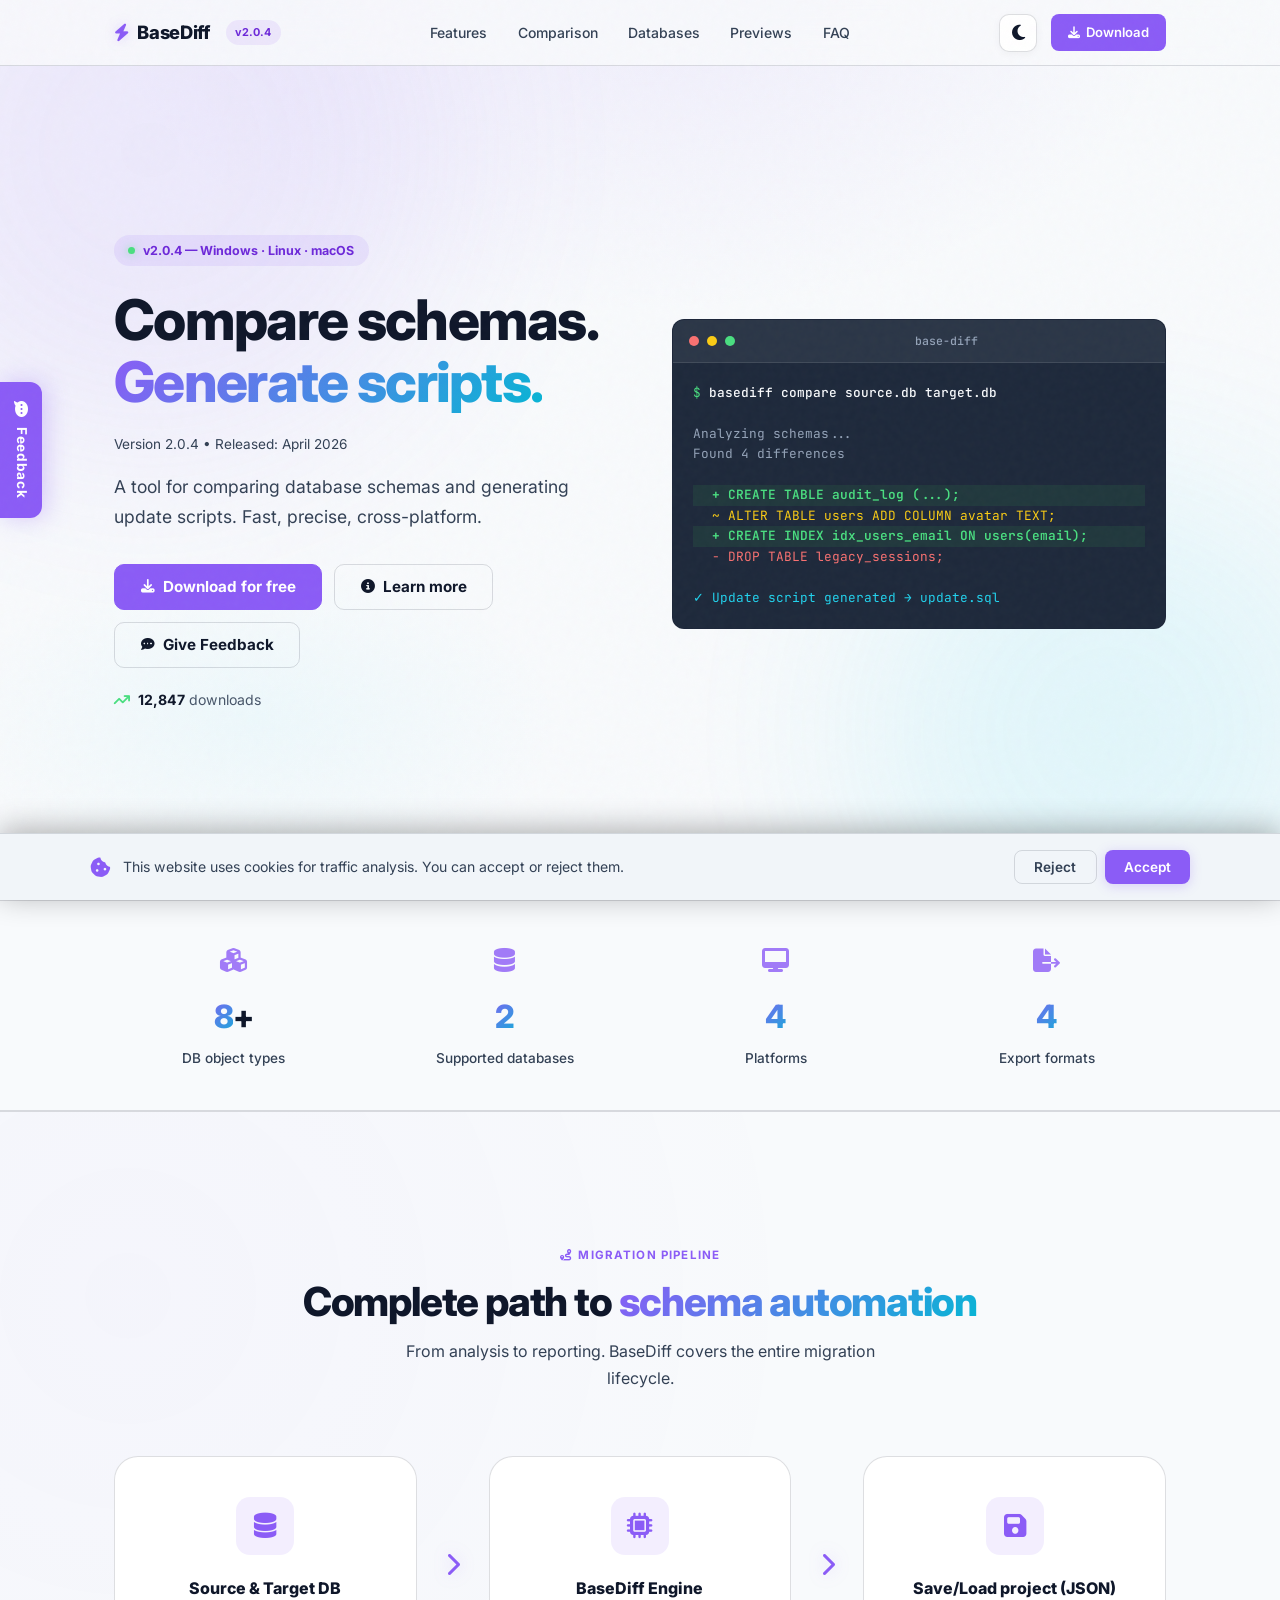
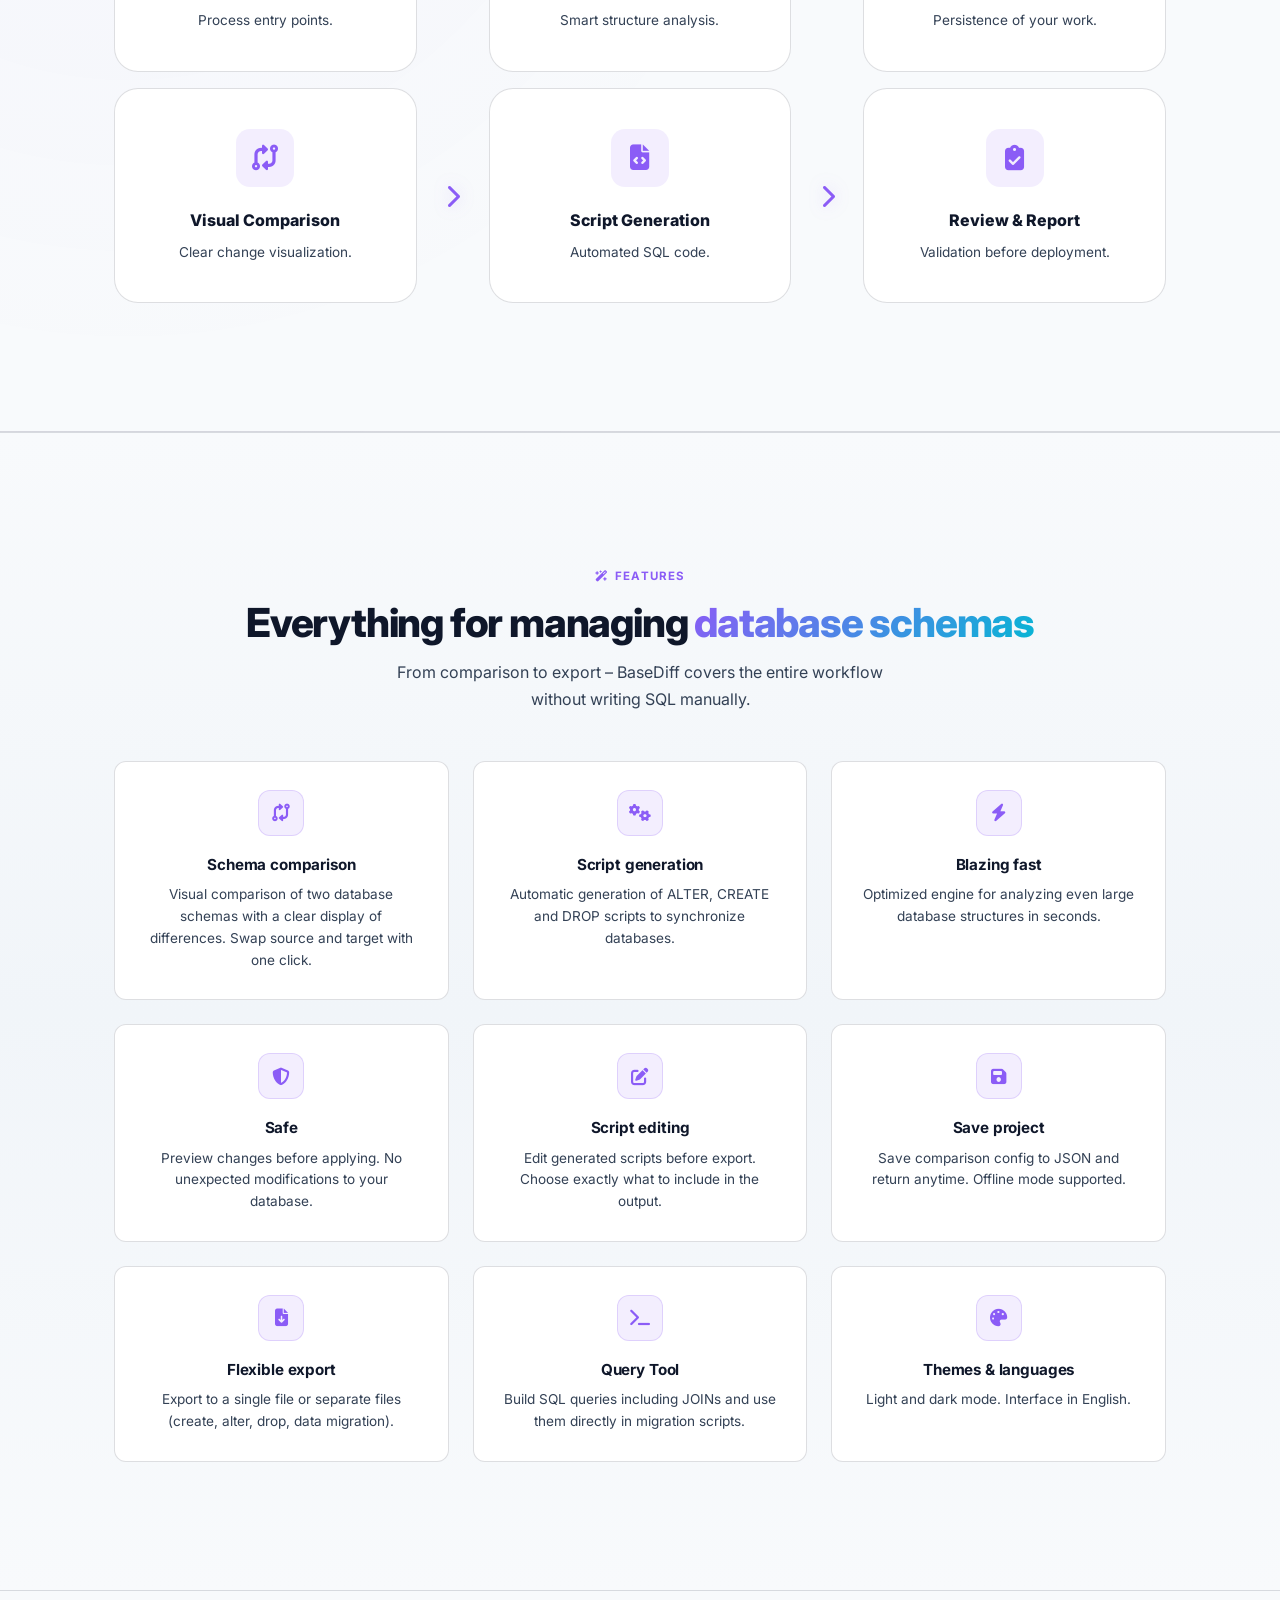
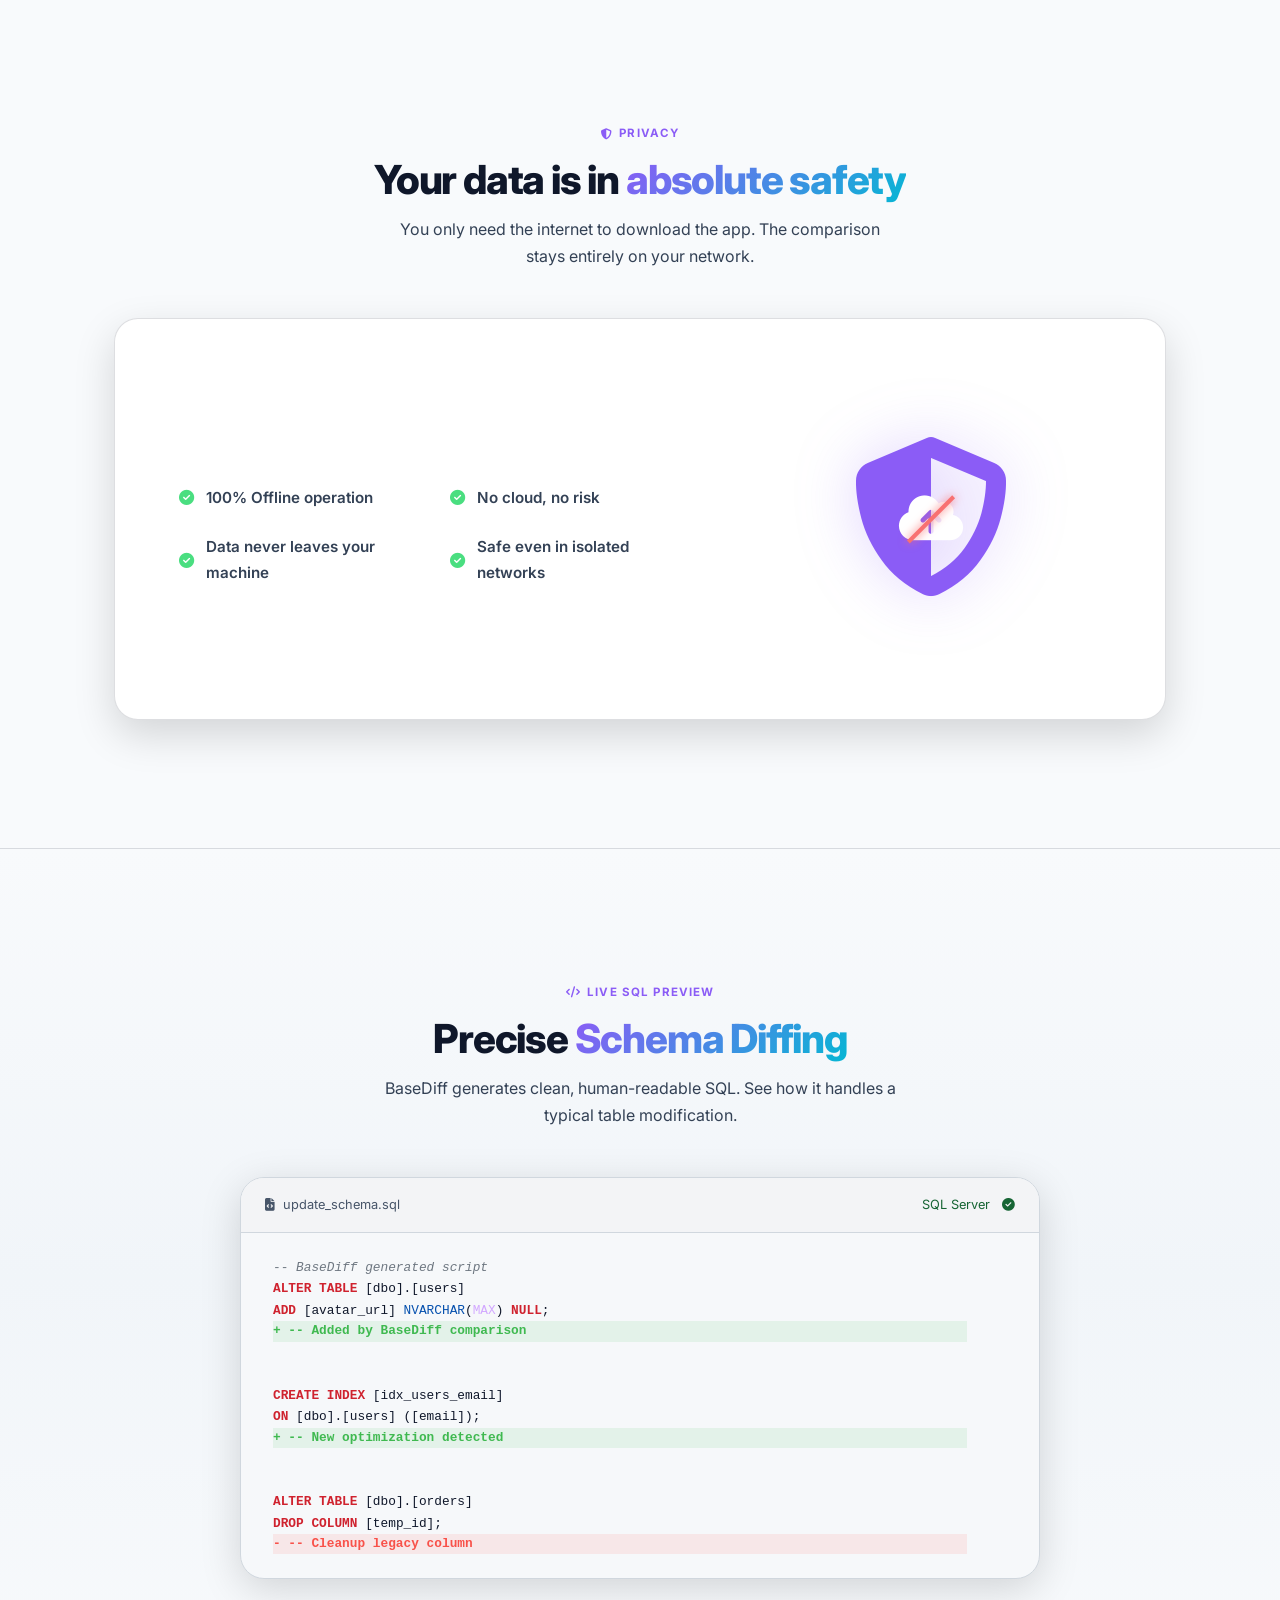
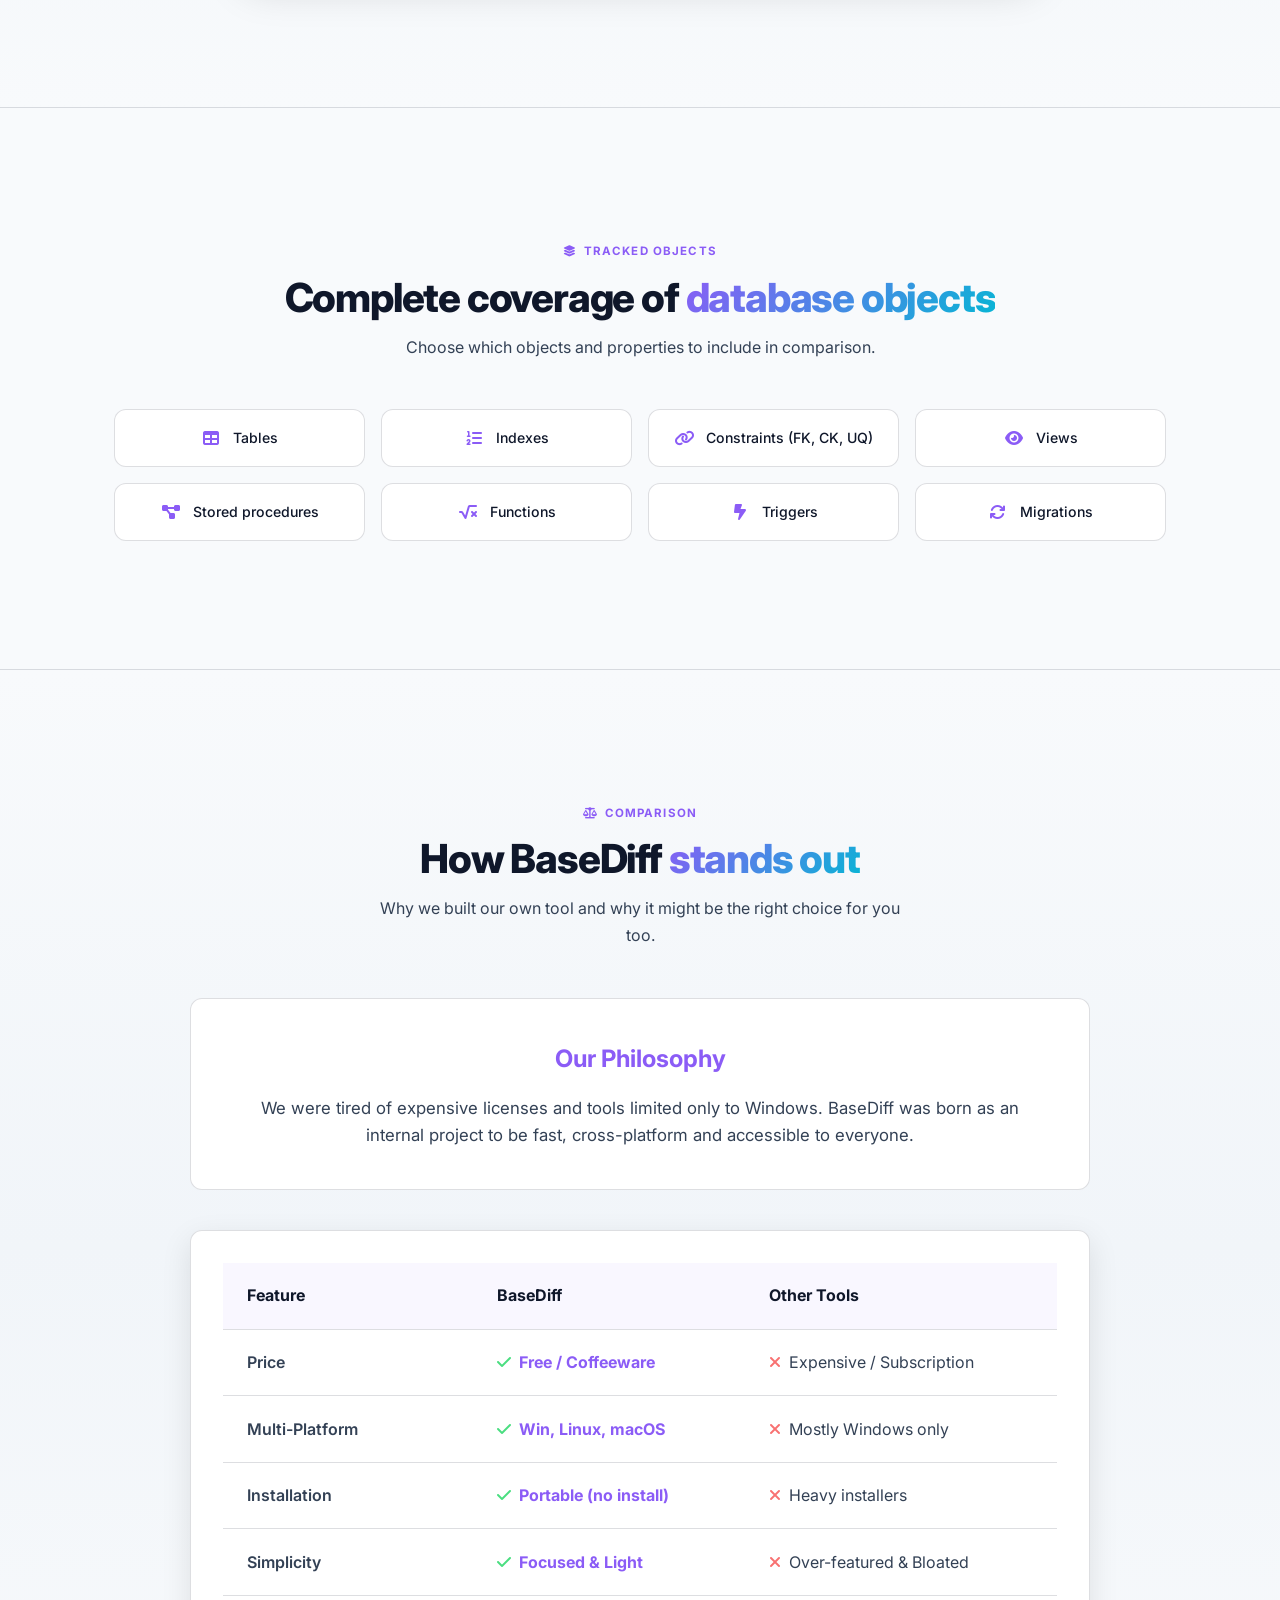
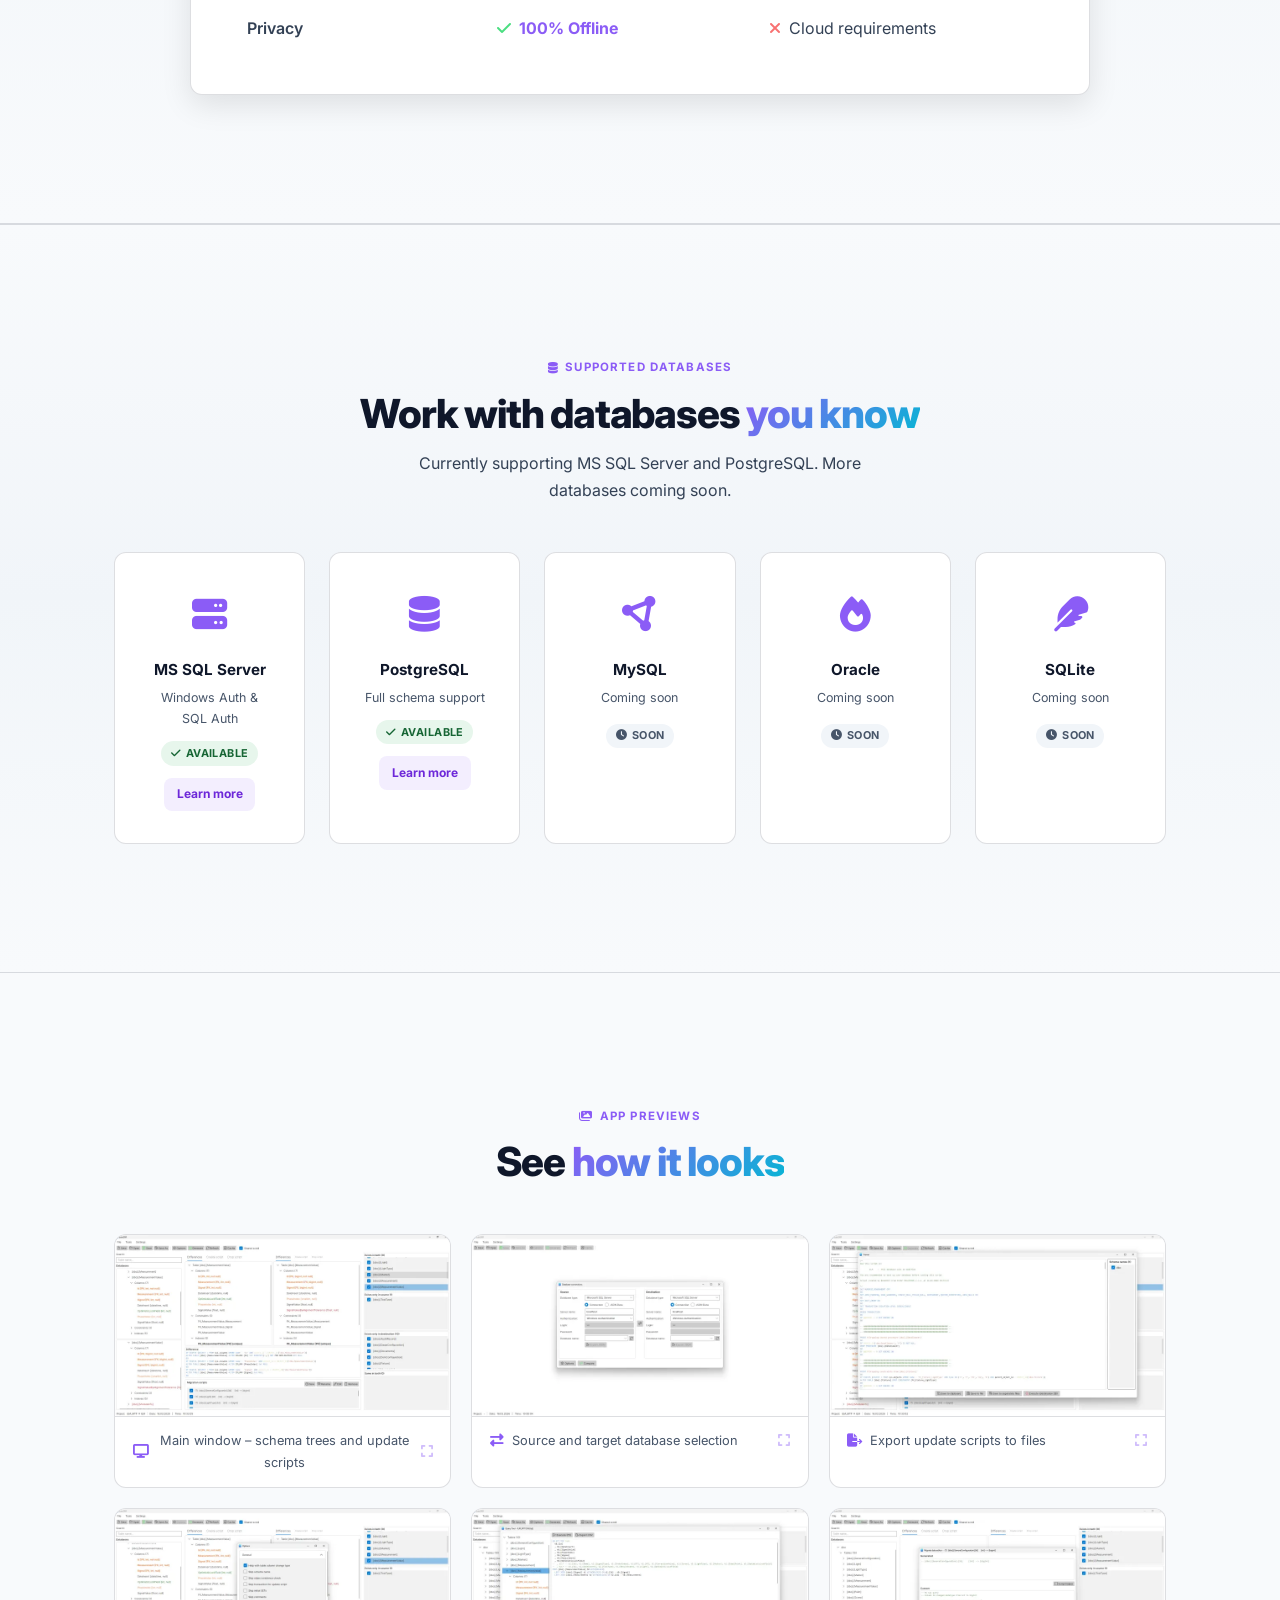
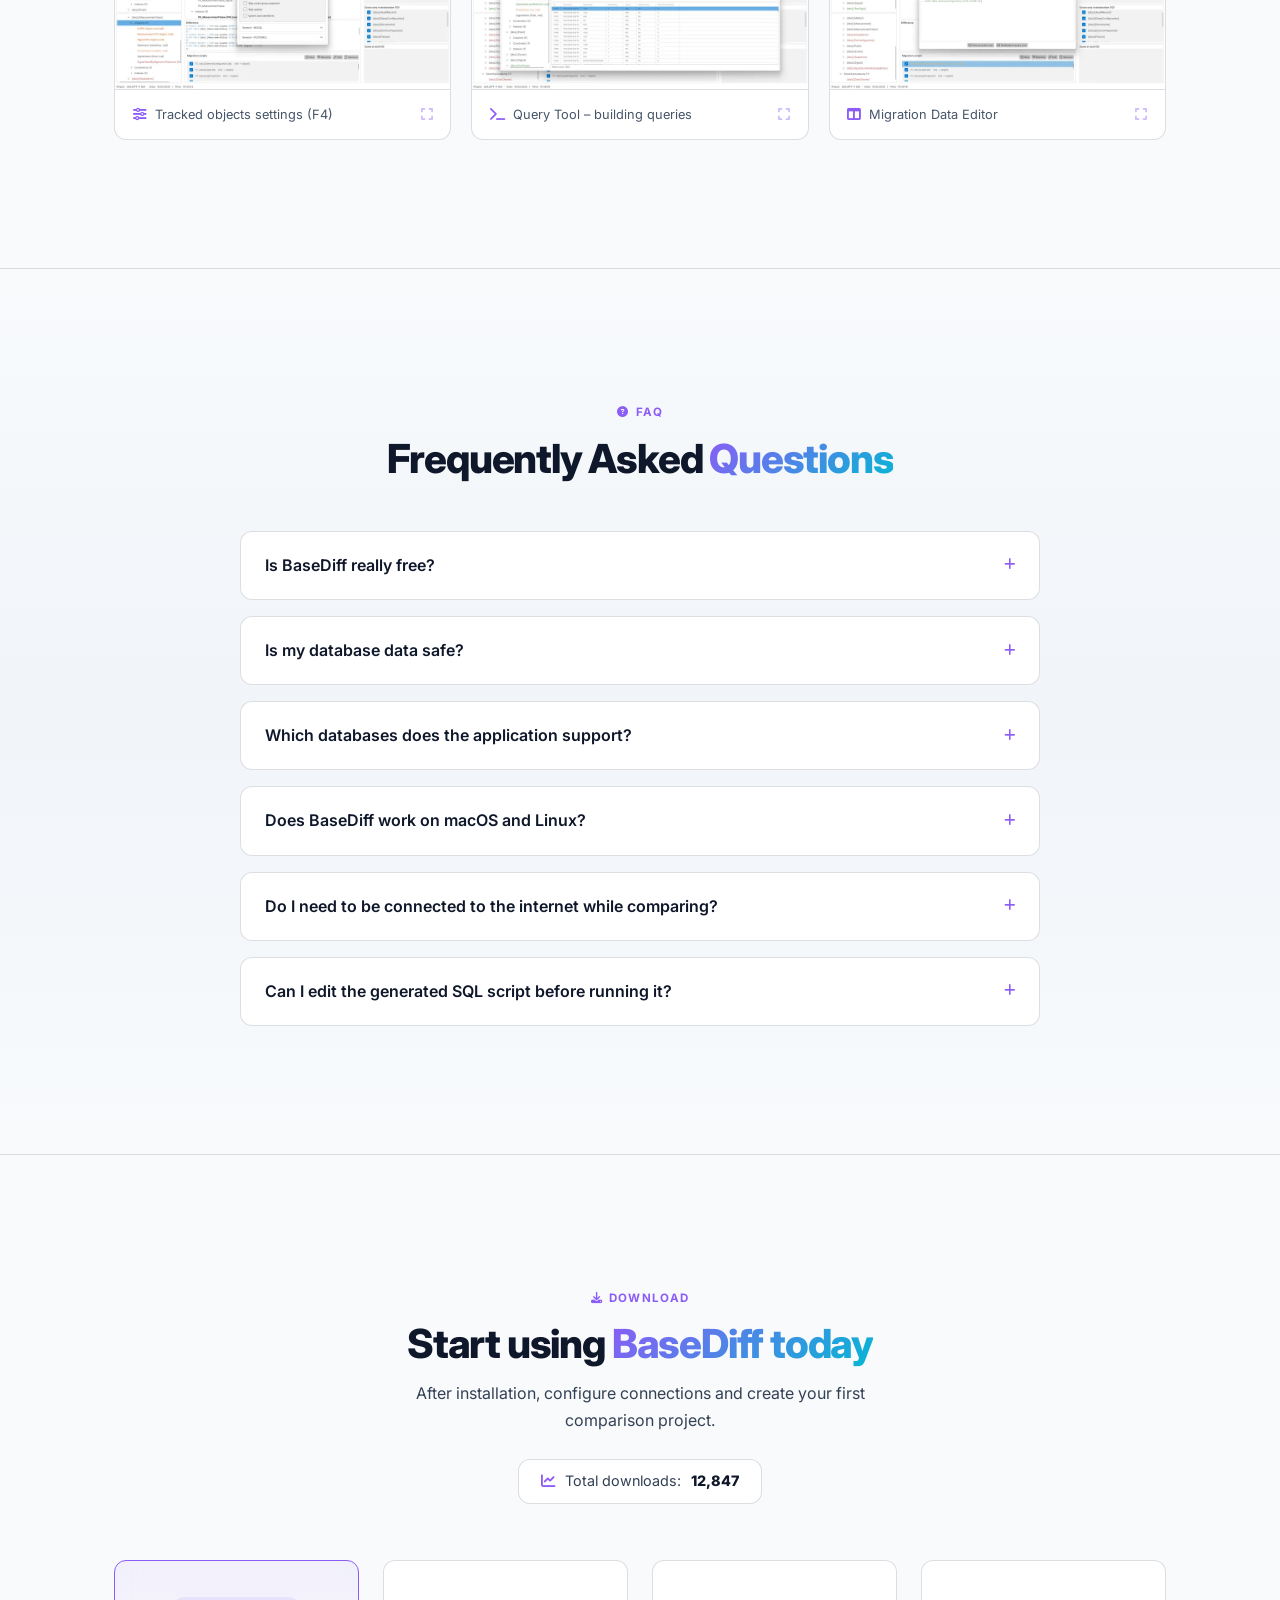
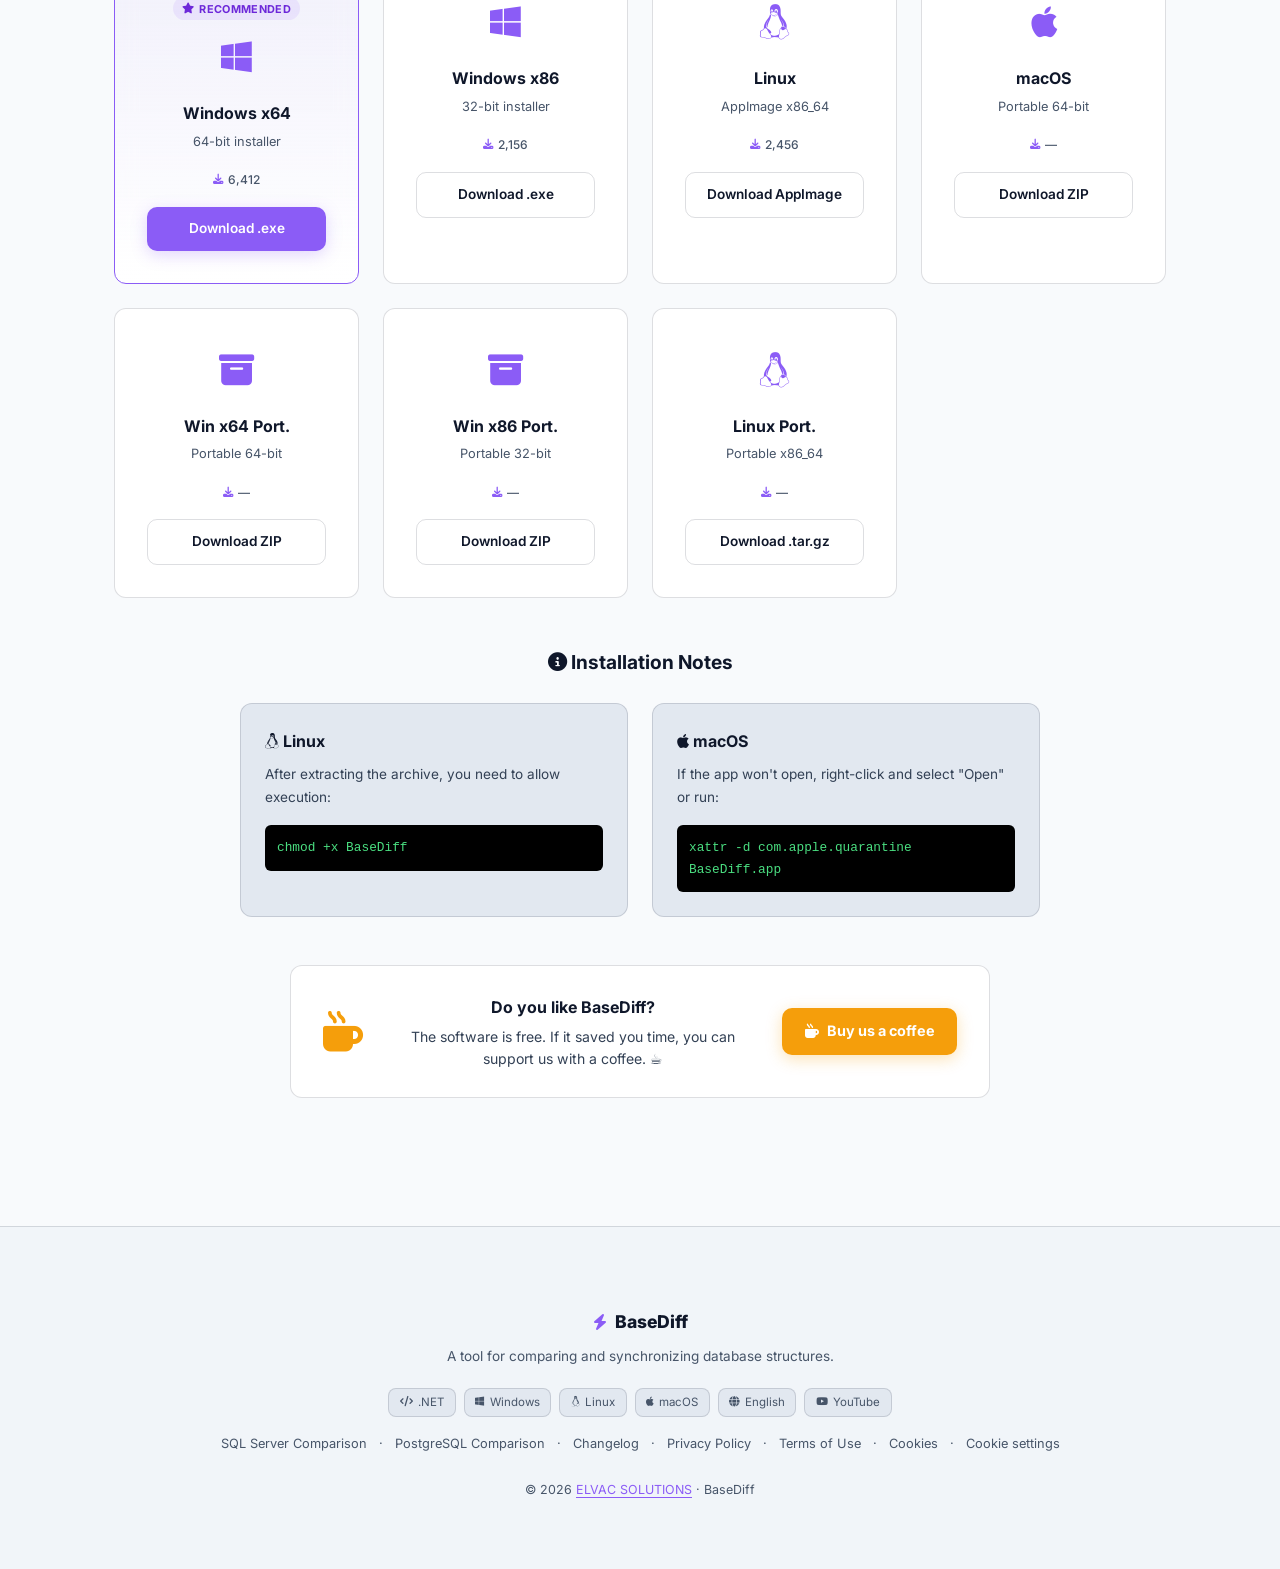
==== commit fc61de42: "Web polish: Refined Migration Pipeline, Privacy visuals, SQL Diff aesthetics and mobile responsivene" ====
--- a/index.html
+++ b/index.html
@@ -1062,22 +1062,21 @@
     SQL DIFF VIEWER
     ══════════════════════════════════════ */
     .sql-diff-viewer {
-      background: #0d1117;
+      background: var(--bg3);
       border: 1px solid var(--border);
-      border-radius: var(--radius);
+      border-radius: var(--radius-lg);
       overflow: hidden;
+      box-shadow: 0 10px 40px rgba(0, 0, 0, 0.15);
       margin-top: 3rem;
-      box-shadow: var(--shadow-lg);
-      font-family: var(--mono);
       max-width: 800px;
       margin-left: auto;
       margin-right: auto;
     }
 
     .sql-diff-header {
-      background: #161b22;
-      padding: 0.75rem 1.25rem;
+      background: rgba(var(--primary-rgb), 0.05);
       border-bottom: 1px solid var(--border);
+      padding: 1rem 1.5rem;
       display: flex;
       justify-content: space-between;
       align-items: center;
@@ -1099,14 +1098,23 @@
     }
 
     .sql-diff-body {
-      padding: 1.5rem;
+      padding: 1.5rem 2rem;
       overflow-x: auto;
-      font-size: 0.9rem;
-      line-height: 1.7;
+    }
+
+    @media (max-width: 640px) {
+      .sql-diff-body {
+        padding: 1rem 1.5rem;
+      }
     }
 
     .sql-diff-body pre {
       margin: 0;
+      line-height: 1.6;
+      font-family: var(--font-mono);
+      font-size: 0.8rem;
+      padding-right: 2.5rem;
+      white-space: pre;
     }
 
     .diff-keyword {
@@ -1149,6 +1157,10 @@
     [data-theme="light"] .sql-diff-header {
       background: #f3f4f6;
       border-color: #d0d7de;
+    }
+
+    [data-theme="light"] .sql-diff-actions {
+      color: #166534;
     }
 
     [data-theme="light"] .diff-keyword {
@@ -1628,18 +1640,31 @@
     }
 
     .comp-table-container {
-      width: 100%;
+      flex: 1;
       overflow-x: auto;
-    }
-
-    .comp-table {
-      width: 100%;
-      border-collapse: collapse;
       background: var(--card);
       backdrop-filter: blur(12px);
       border: 1px solid var(--border);
       border-radius: var(--radius);
-      overflow: hidden;
+      padding: 2rem;
+      box-shadow: 0 10px 30px rgba(0, 0, 0, 0.1);
+    }
+
+    @media (max-width: 768px) {
+      .comp-table-container {
+        padding: 0;
+        background: transparent;
+        border: none;
+        backdrop-filter: none;
+        box-shadow: none;
+      }
+    }
+
+    .comp-table {
+      width: 100%;
+      border-collapse: collapse;
+      border: none;
+      background: transparent;
     }
 
     .comp-table th,
@@ -2390,6 +2415,425 @@
     img {
       max-width: 100%;
       height: auto;
+    }
+
+    /* ══════════════════════════════════════
+    MIGRATION PIPELINE
+    ══════════════════════════════════════ */
+    .pipeline {
+      padding: 8rem 0;
+      background: radial-gradient(circle at 10% 20%, rgba(var(--primary-rgb), 0.03) 0%, transparent 50%);
+      border-top: 1px solid var(--border);
+      border-bottom: 1px solid var(--border);
+    }
+
+    /* Pipeline Wrapper (PC: 3 columns) */
+    .pipeline-wrapper {
+      display: grid;
+      grid-template-columns: 1fr 40px 1fr 40px 1fr;
+      align-items: stretch;
+      gap: 1rem;
+      margin-top: 4rem;
+    }
+
+    .pipeline-step {
+      display: flex;
+      flex-direction: column;
+      align-items: center;
+      text-align: center;
+      padding: 2.5rem 1.5rem;
+      background: var(--card);
+      backdrop-filter: blur(5px);
+      border: 1px solid var(--border);
+      border-radius: var(--radius-lg);
+      transition: all 0.4s var(--ease);
+      position: relative;
+      height: 100%;
+    }
+
+    .pipeline-step:hover {
+      border-color: var(--primary);
+      transform: translateY(-8px);
+      background: rgba(var(--primary-rgb), 0.05);
+    }
+
+    .pipeline-icon {
+      width: 58px;
+      height: 58px;
+      border-radius: 14px;
+      background: rgba(var(--primary-rgb), 0.1);
+      display: flex;
+      align-items: center;
+      justify-content: center;
+      font-size: 1.6rem;
+      color: var(--primary);
+      margin-bottom: 1.25rem;
+    }
+
+    .pipeline-step h3 {
+      font-size: 1rem;
+      font-weight: 800;
+      margin-bottom: 0.5rem;
+      color: var(--text);
+    }
+
+    .pipeline-step p {
+      font-size: 0.85rem;
+      color: var(--text2);
+      line-height: 1.5;
+    }
+
+    .pipeline-step-arrow {
+      color: var(--primary);
+      font-size: 1.5rem;
+      display: flex;
+      align-items: center;
+      justify-content: center;
+      opacity: 0.8;
+      filter: drop-shadow(0 0 8px var(--primary-glow));
+      animation: moveRight 2s infinite ease-in-out;
+    }
+
+    @keyframes moveRight {
+
+      0%,
+      100% {
+        transform: translateX(0);
+        opacity: 0.4;
+      }
+
+      50% {
+        transform: translateX(8px);
+        opacity: 0.8;
+      }
+    }
+
+    .pipeline-step-arrow.arrow-pc-hidden {
+      display: none;
+    }
+
+    @media (max-width: 1024px) {
+      .pipeline-step-arrow.arrow-pc-hidden {
+        display: flex;
+      }
+
+      .pipeline-wrapper {
+        grid-template-columns: 1fr;
+        gap: 1.5rem;
+      }
+
+      .pipeline-step {
+        width: 100%;
+        max-width: 100%;
+      }
+
+      .pipeline-step-arrow {
+        transform: rotate(90deg);
+        height: 40px;
+        animation: moveDown 2s infinite ease-in-out;
+      }
+
+      @keyframes moveDown {
+
+        0%,
+        100% {
+          transform: rotate(90deg) translateX(0);
+          opacity: 0.4;
+        }
+
+        50% {
+          transform: rotate(90deg) translateX(8px);
+          opacity: 0.8;
+        }
+      }
+    }
+
+    /* ══════════════════════════════════════
+    PRIVACY
+    ══════════════════════════════════════ */
+    .privacy {
+      padding: 8rem 0;
+    }
+
+    .privacy-card {
+      background: var(--card);
+      backdrop-filter: blur(10px);
+      border: 1px solid var(--border);
+      border-radius: var(--radius-lg);
+      padding: 4rem;
+      display: grid;
+      grid-template-columns: 1fr 340px;
+      gap: 4rem;
+      align-items: center;
+      overflow: hidden;
+      margin-top: 3rem;
+      box-shadow: 0 15px 40px rgba(0, 0, 0, 0.15);
+      position: relative;
+    }
+
+    .privacy-content h2 {
+      font-size: 2.22rem;
+      margin-bottom: 1.5rem;
+      line-height: 1.2;
+    }
+
+    .privacy-content p {
+      font-size: 1.05rem;
+      color: var(--text2);
+      margin-bottom: 2.5rem;
+      line-height: 1.6;
+    }
+
+    .privacy-content ul {
+      list-style: none;
+      display: grid;
+      grid-template-columns: 1fr 1fr;
+      gap: 1.5rem;
+    }
+
+    .privacy-content li {
+      display: flex;
+      align-items: center;
+      gap: 0.85rem;
+      font-weight: 700;
+      color: var(--text);
+      font-size: 0.9rem;
+    }
+
+    .privacy-content li i {
+      color: var(--green);
+    }
+
+    /* Privacy Visual (Icon Stack) */
+    .privacy-visual {
+      display: flex;
+      justify-content: center;
+      align-items: center;
+      position: relative;
+    }
+
+    .privacy-icon-stack {
+      position: relative;
+      font-size: 10rem;
+      color: var(--primary);
+      filter: drop-shadow(0 0 30px var(--primary-glow));
+      animation: float 4s ease-in-out infinite;
+    }
+
+    .privacy-icon-sub {
+      position: absolute;
+      top: 50%;
+      left: 50%;
+      transform: translate(-50%, -50%);
+      font-size: 3.2rem;
+      color: #fff;
+      display: flex;
+      align-items: center;
+      justify-content: center;
+    }
+
+    @keyframes float {
+
+      0%,
+      100% {
+        transform: translateY(0);
+      }
+
+      50% {
+        transform: translateY(-15px);
+      }
+    }
+
+    .offline-tag {
+      background: rgba(var(--green-rgb), 0.1);
+      border: 1px solid rgba(var(--green-rgb), 0.2);
+      color: var(--green);
+      padding: 0.5rem 1.25rem;
+      border-radius: 20px;
+      font-size: 0.85rem;
+      font-weight: 800;
+      text-transform: uppercase;
+      letter-spacing: 1px;
+    }
+
+    @media (max-width: 1100px) {
+      .privacy-card {
+        grid-template-columns: 1fr;
+        padding: 4rem 2rem;
+        text-align: center;
+      }
+
+      .laptop-mockup {
+        order: -1;
+        margin-bottom: 3rem;
+      }
+
+      .privacy-content ul {
+        justify-content: center;
+        margin: 0 auto;
+        max-width: 450px;
+      }
+    }
+
+    @media (max-width: 640px) {
+      .privacy-content ul {
+        grid-template-columns: 1fr;
+        text-align: left;
+      }
+
+      .laptop-screen {
+        border-width: 10px;
+      }
+    }
+
+    .laptop-base::after {
+      content: "";
+      position: absolute;
+      top: 0;
+      left: 50%;
+      transform: translateX(-50%);
+      width: 60px;
+      height: 4px;
+      background: #222;
+      border-radius: 0 0 4px 4px;
+    }
+
+    .no-cloud-ui {
+      display: flex;
+      flex-direction: column;
+      align-items: center;
+      gap: 1rem;
+    }
+
+    .cloud-slash {
+      position: relative;
+      font-size: 5rem;
+      color: rgba(255, 255, 255, 0.2);
+    }
+
+    .cloud-slash::after {
+      content: "";
+      position: absolute;
+      top: 50%;
+      left: -10%;
+      width: 120%;
+      height: 4px;
+      background: var(--red);
+      transform: rotate(-45deg);
+      box-shadow: 0 0 15px var(--red);
+    }
+
+    .offline-tag {
+      background: rgba(var(--green-rgb), 0.1);
+      color: var(--green);
+      padding: 0.5rem 1rem;
+      border-radius: 20px;
+      font-size: 0.8rem;
+      font-weight: 800;
+      text-transform: uppercase;
+      letter-spacing: 1px;
+    }
+
+    @media (max-width: 1100px) {
+      .privacy-card {
+        grid-template-columns: 1fr;
+        padding: 4rem 2rem;
+        text-align: center;
+      }
+
+      .laptop-mockup {
+        order: -1;
+        margin-bottom: 3rem;
+      }
+
+      .privacy-content ul {
+        justify-content: center;
+        max-width: 500px;
+        margin: 0 auto;
+      }
+
+      .privacy-visual {
+        margin-bottom: 0.5rem;
+      }
+    }
+
+    @media (max-width: 640px) {
+      .privacy-content ul {
+        grid-template-columns: 1fr;
+        text-align: left;
+      }
+    }
+
+    .privacy-content h2 {
+      font-size: 2.2rem;
+      margin-bottom: 1.5rem;
+    }
+
+    .privacy-content ul {
+      list-style: none;
+      display: grid;
+      grid-template-columns: 1fr 1fr;
+      gap: 1.5rem;
+      margin-top: 2rem;
+    }
+
+    .privacy-content li {
+      display: flex;
+      align-items: center;
+      gap: 0.75rem;
+      font-weight: 600;
+      color: var(--text2);
+      font-size: 0.95rem;
+    }
+
+    .privacy-content li i {
+      color: var(--green);
+    }
+
+    .privacy-visual {
+      display: flex;
+      justify-content: center;
+      position: relative;
+    }
+
+    .vault-icon {
+      font-size: 8rem;
+      color: var(--green);
+      filter: drop-shadow(0 0 30px rgba(var(--green-rgb), 0.3));
+      animation: float 4s ease-in-out infinite;
+    }
+
+    @keyframes float {
+
+      0%,
+      100% {
+        transform: translateY(0);
+      }
+
+      50% {
+        transform: translateY(-15px);
+      }
+    }
+
+    @media (max-width: 992px) {
+      .privacy-card {
+        grid-template-columns: 1fr;
+        padding: 3rem 1.5rem;
+        text-align: center;
+        gap: 2.5rem;
+      }
+
+      .privacy-visual {
+        order: -1;
+      }
+
+      .privacy-content ul {
+        grid-template-columns: 1fr;
+        max-width: 400px;
+        margin-left: auto;
+        margin-right: auto;
+        text-align: left;
+      }
     }
 
     /* Definice animací */
@@ -2522,6 +2966,19 @@
       .feedback-tab i {
         transform: none;
       }
+    }
+
+    footer {
+      background: var(--bg2);
+      border-top: 1px solid var(--border);
+      padding: 5rem 0;
+      position: relative;
+      z-index: 10;
+    }
+
+    [data-theme="light"] footer {
+      background: #f1f5f9;
+      /* Distinct from #f8fafc */
     }
   </style>
 </head>
@@ -2662,6 +3119,65 @@
     </div>
   </div>
 
+  <!-- ═══ PIPELINE ═══ -->
+  <section class="pipeline">
+    <div class="container">
+      <div class="section-center" style="margin-bottom: 4rem;">
+        <div class="section-label" data-aos="fade-up"><i class="fa-solid fa-route"></i> <span
+            data-i18n="pipeline_label">Migration Pipeline</span></div>
+        <h2 class="section-title" data-aos="fade-up" data-aos-delay="50" data-i18n="pipeline_title_html">Complete path
+          to
+          <span class="gradient">schema automation</span>
+        </h2>
+        <p class="section-sub" data-aos="fade-up" data-aos-delay="100" data-i18n="pipeline_sub">From analysis to
+          reporting. BaseDiff covers the entire migration lifecycle.</p>
+      </div>
+
+      <div class="pipeline-wrapper">
+        <!-- Row 1 -->
+        <div class="pipeline-step" data-aos="fade-up">
+          <div class="pipeline-icon"><i class="fa-solid fa-database"></i></div>
+          <h3 data-i18n="pipe_s1_t">Source & Target DB</h3>
+          <p data-i18n="pipe_s1_p">Process entry points.</p>
+        </div>
+        <div class="pipeline-step-arrow" data-aos="fade-in"><i class="fa-solid fa-chevron-right"></i></div>
+        <div class="pipeline-step" data-aos="fade-up" data-aos-delay="50">
+          <div class="pipeline-icon"><i class="fa-solid fa-microchip"></i></div>
+          <h3 data-i18n="pipe_s2_t">BaseDiff Engine</h3>
+          <p data-i18n="pipe_s2_p">Smart structure analysis.</p>
+        </div>
+        <div class="pipeline-step-arrow" data-aos="fade-in"><i class="fa-solid fa-chevron-right"></i></div>
+        <div class="pipeline-step" data-aos="fade-up" data-aos-delay="100">
+          <div class="pipeline-icon"><i class="fa-solid fa-floppy-disk"></i></div>
+          <h3 data-i18n="pipe_s3_t">Save/Load project (JSON)</h3>
+          <p data-i18n="pipe_s3_p">Persistence of your work.</p>
+        </div>
+
+        <div class="pipeline-step-arrow arrow-pc-hidden" data-aos="fade-in"><i class="fa-solid fa-chevron-right"></i>
+        </div>
+
+        <!-- Row 2 -->
+        <div class="pipeline-step" data-aos="fade-up" data-aos-delay="150">
+          <div class="pipeline-icon"><i class="fa-solid fa-code-compare"></i></div>
+          <h3 data-i18n="pipe_s4_t">Visual Comparison</h3>
+          <p data-i18n="pipe_s4_p">Clear change visualization.</p>
+        </div>
+        <div class="pipeline-step-arrow" data-aos="fade-in"><i class="fa-solid fa-chevron-right"></i></div>
+        <div class="pipeline-step" data-aos="fade-up" data-aos-delay="200">
+          <div class="pipeline-icon"><i class="fa-solid fa-file-code"></i></div>
+          <h3 data-i18n="pipe_s5_t">Script Generation</h3>
+          <p data-i18n="pipe_s5_p">Automated SQL code.</p>
+        </div>
+        <div class="pipeline-step-arrow" data-aos="fade-in"><i class="fa-solid fa-chevron-right"></i></div>
+        <div class="pipeline-step" data-aos="fade-up" data-aos-delay="250">
+          <div class="pipeline-icon"><i class="fa-solid fa-clipboard-check"></i></div>
+          <h3 data-i18n="pipe_s6_t">Review & Report</h3>
+          <p data-i18n="pipe_s6_p">Validation before deployment.</p>
+        </div>
+      </div>
+    </div>
+  </section>
+
   <!-- ═══ FEATURES ═══ -->
   <section id="features" class="alt-bg">
     <div class="container section-center">
@@ -2725,50 +3241,41 @@
     </div>
   </section>
 
-  <!-- ═══ WHY BASEDIFF ═══ -->
-  <section class="why">
-    <div class="container section-center">
-
-      <div class="section-label" data-aos="fade-up">
-        <i class="fa-solid fa-circle-question"></i>
-        <span data-i18n="why_label">Why BaseDiff</span>
+  <!-- ═══ PRIVACY ═══ -->
+  <section class="privacy">
+    <div class="container">
+      <div class="section-center" style="margin-bottom: 2rem;">
+        <div class="section-label" data-aos="fade-up"><i class="fa-solid fa-shield-halved"></i> <span
+            data-i18n="privacy_label">Privacy</span></div>
+        <h2 class="section-title" data-aos="fade-up" data-aos-delay="50" data-i18n="privacy_title_html">Your data is in
+          <span class="gradient">absolute safety</span>
+        </h2>
+        <p class="section-sub" data-aos="fade-up" data-aos-delay="100" data-i18n="privacy_sub">BaseDiff operates
+          locally,
+          without cloud and without risk of metadata leakage.</p>
       </div>
 
-      <h2 class="section-title" data-aos="fade-up" data-aos-delay="50" data-i18n="why_title_html">
-        Why developers use <span class="gradient">BaseDiff</span>
-      </h2>
-
-      <p class="section-sub" data-aos="fade-up" data-aos-delay="100" data-i18n="why_sub">
-        BaseDiff is designed for developers and database administrators who
-        need a fast and reliable way to compare database schemas and generate
-        SQL migration scripts.
-      </p>
-
-      <div class="why-grid">
-        <div class="why-card" data-aos="fade-up" data-aos-delay="0">
-          <div class="why-icon"><i class="fa-solid fa-code-compare" aria-hidden="true"></i></div>
-          <h3 data-i18n="why_c1_title">Database schema comparison</h3>
-          <p data-i18n="why_c1_desc">Compare database schemas between environments such as development, staging and
-            production. BaseDiff quickly detects differences in tables, indexes, constraints, views, procedures and
-            triggers.</p>
+      <div class="privacy-card" data-aos="zoom-in">
+        <div class="privacy-content">
+          <ul>
+            <li><i class="fa-solid fa-circle-check"></i> <span data-i18n="priv_l1">100% Offline operation</span></li>
+            <li><i class="fa-solid fa-circle-check"></i> <span data-i18n="priv_l2">No cloud, no risk</span></li>
+            <li><i class="fa-solid fa-circle-check"></i> <span data-i18n="priv_l3">Data never leaves your machine</span>
+            </li>
+            <li><i class="fa-solid fa-circle-check"></i> <span data-i18n="priv_l4">Safe even in isolated networks</span>
+            </li>
+          </ul>
         </div>
-        <div class="why-card" data-aos="fade-up" data-aos-delay="100">
-          <div class="why-icon"><i class="fa-solid fa-file-code" aria-hidden="true"></i></div>
-          <h3 data-i18n="why_c2_title">Automatic SQL migration scripts</h3>
-          <p data-i18n="why_c2_desc">Generate SQL scripts to synchronize database structures. The tool automatically
-            produces CREATE, ALTER and DROP statements based on detected schema differences.</p>
-        </div>
-        <div class="why-card" data-aos="fade-up" data-aos-delay="0">
-          <div class="why-icon"><i class="fa-solid fa-server" aria-hidden="true"></i></div>
-          <h3 data-i18n="why_c3_title">Supports SQL Server and PostgreSQL</h3>
-          <p data-i18n="why_c3_desc">BaseDiff currently supports Microsoft SQL Server and PostgreSQL. Support for MySQL,
-            Oracle and SQLite is planned in future versions.</p>
-        </div>
-        <div class="why-card" data-aos="fade-up" data-aos-delay="100">
-          <div class="why-icon"><i class="fa-solid fa-diagram-project" aria-hidden="true"></i></div>
-          <h3 data-i18n="why_c4_title">Visual schema diff tool</h3>
-          <p data-i18n="why_c4_desc">Easily explore differences between source and target databases using a visual tree
-            structure and detailed SQL previews.</p>
+        <div class="privacy-visual">
+          <div class="privacy-icon-stack">
+            <i class="fa-solid fa-shield-halved"></i>
+            <div class="privacy-icon-sub">
+              <i class="fa-solid fa-cloud-arrow-up"></i>
+              <div
+                style="position: absolute; width: 100%; height: 4px; background: var(--red); transform: rotate(-45deg); box-shadow: 0 0 10px var(--red);">
+              </div>
+            </div>
+          </div>
         </div>
       </div>
     </div>
@@ -2846,7 +3353,7 @@
 
   <!-- ═══ DATABASES ═══ -->
   <!-- ═══ COMPARISON ═══ -->
-  <section id="comparison">
+  <section id="comparison" class="alt-bg">
     <div class="container">
       <div class="section-center">
         <div class="section-label" data-aos="fade-up"><i class="fa-solid fa-scale-balanced" aria-hidden="true"></i>
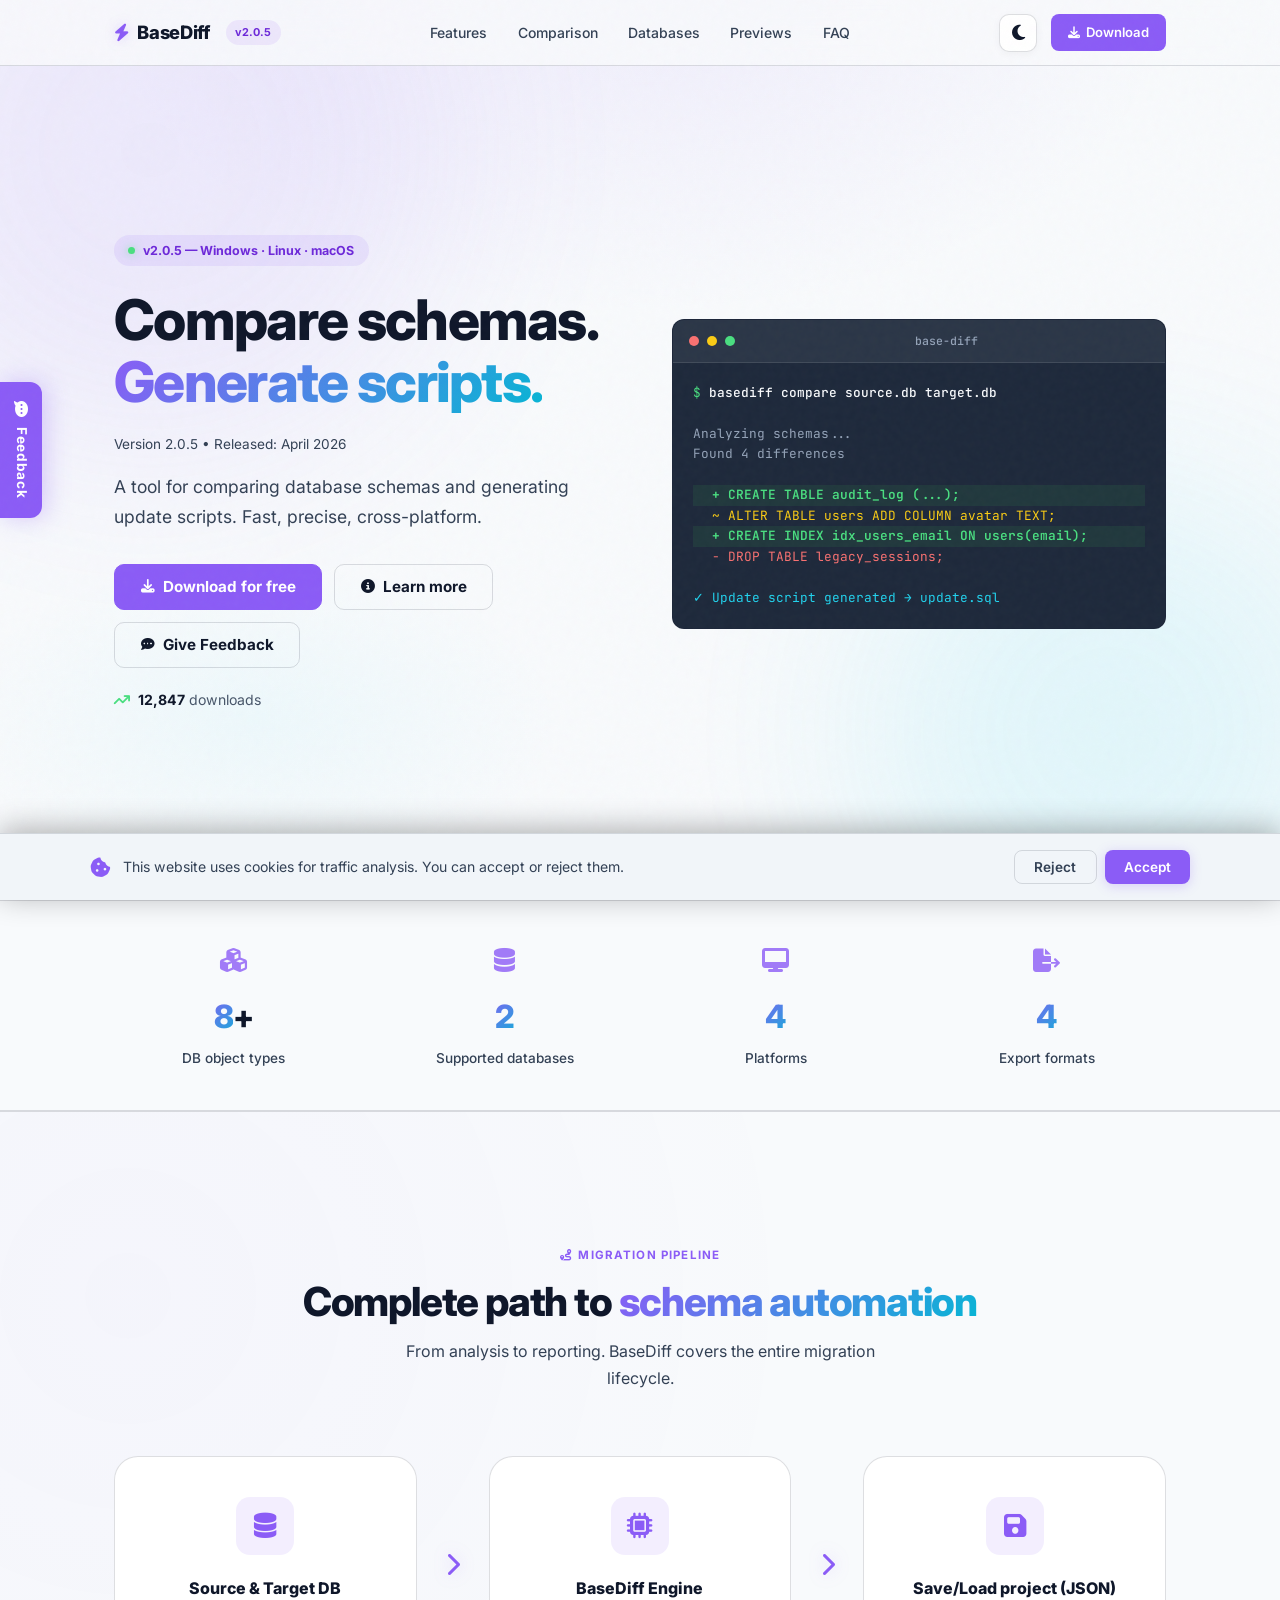
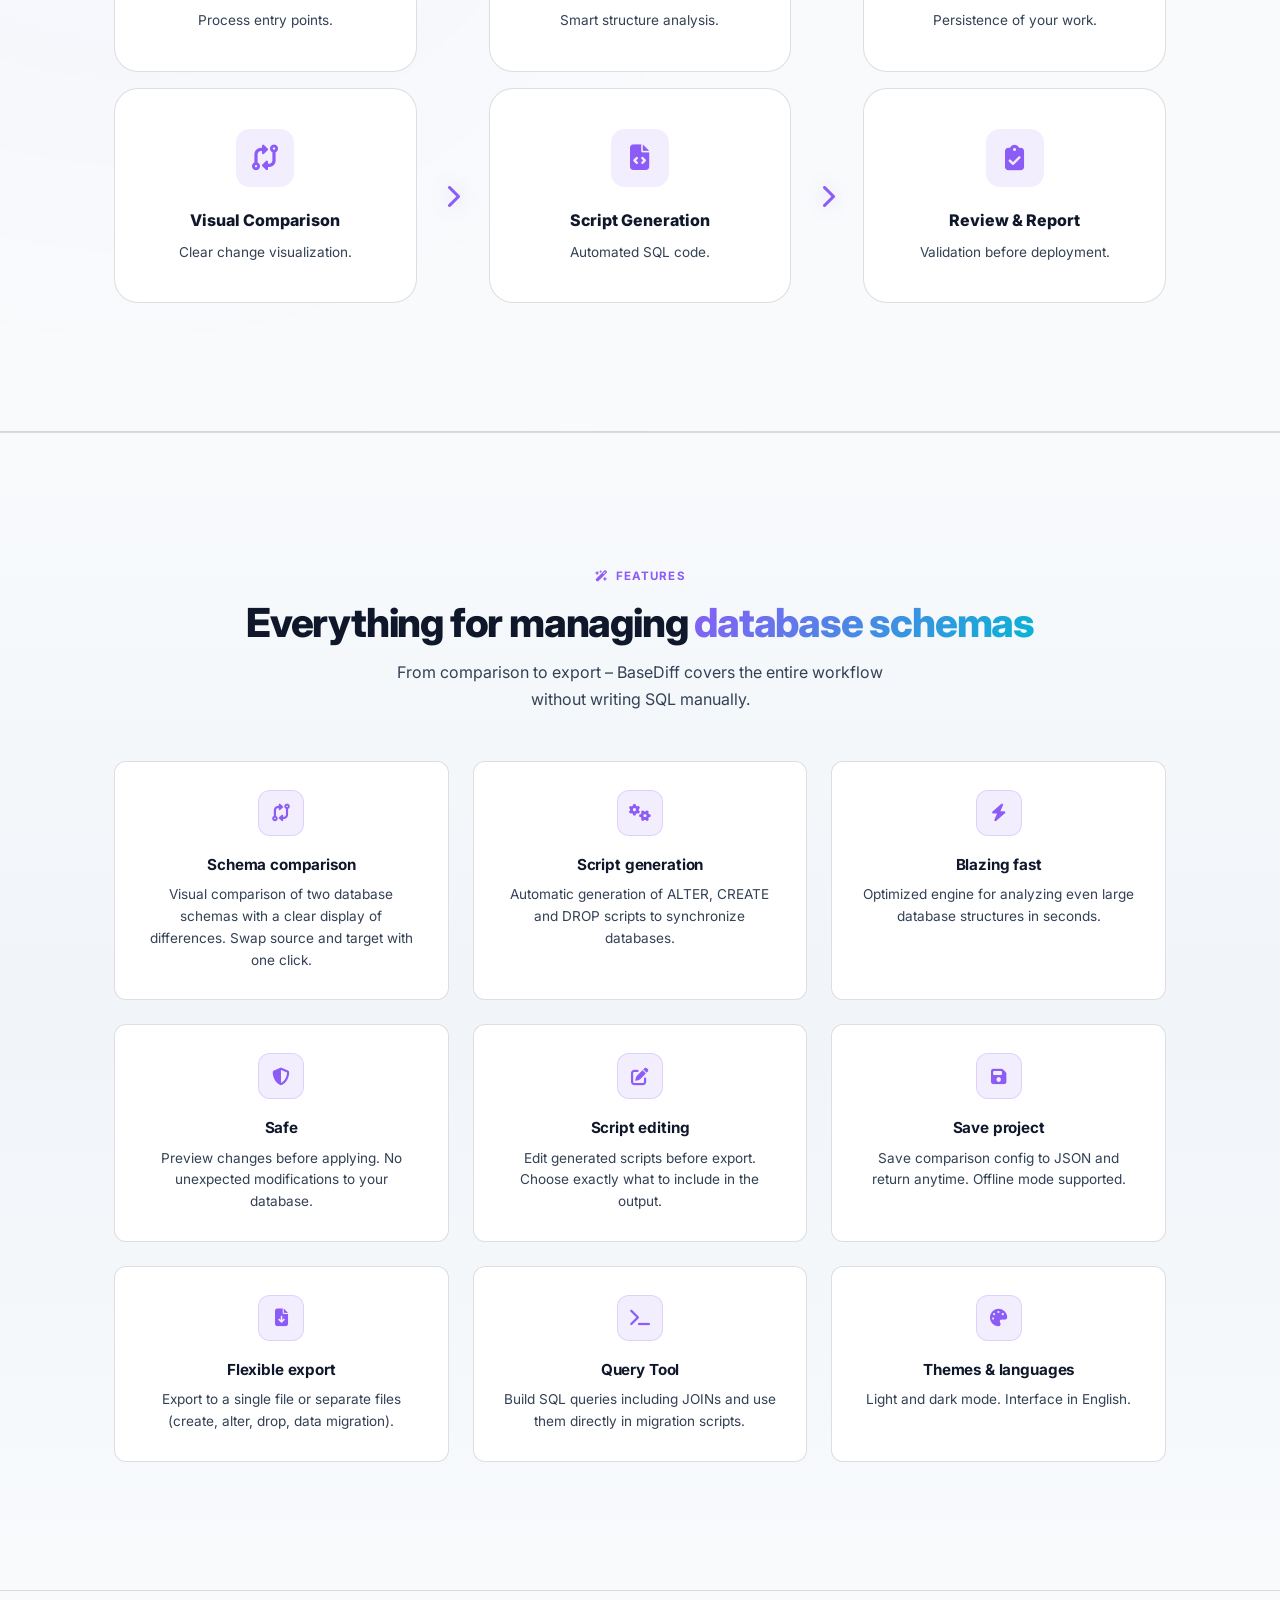
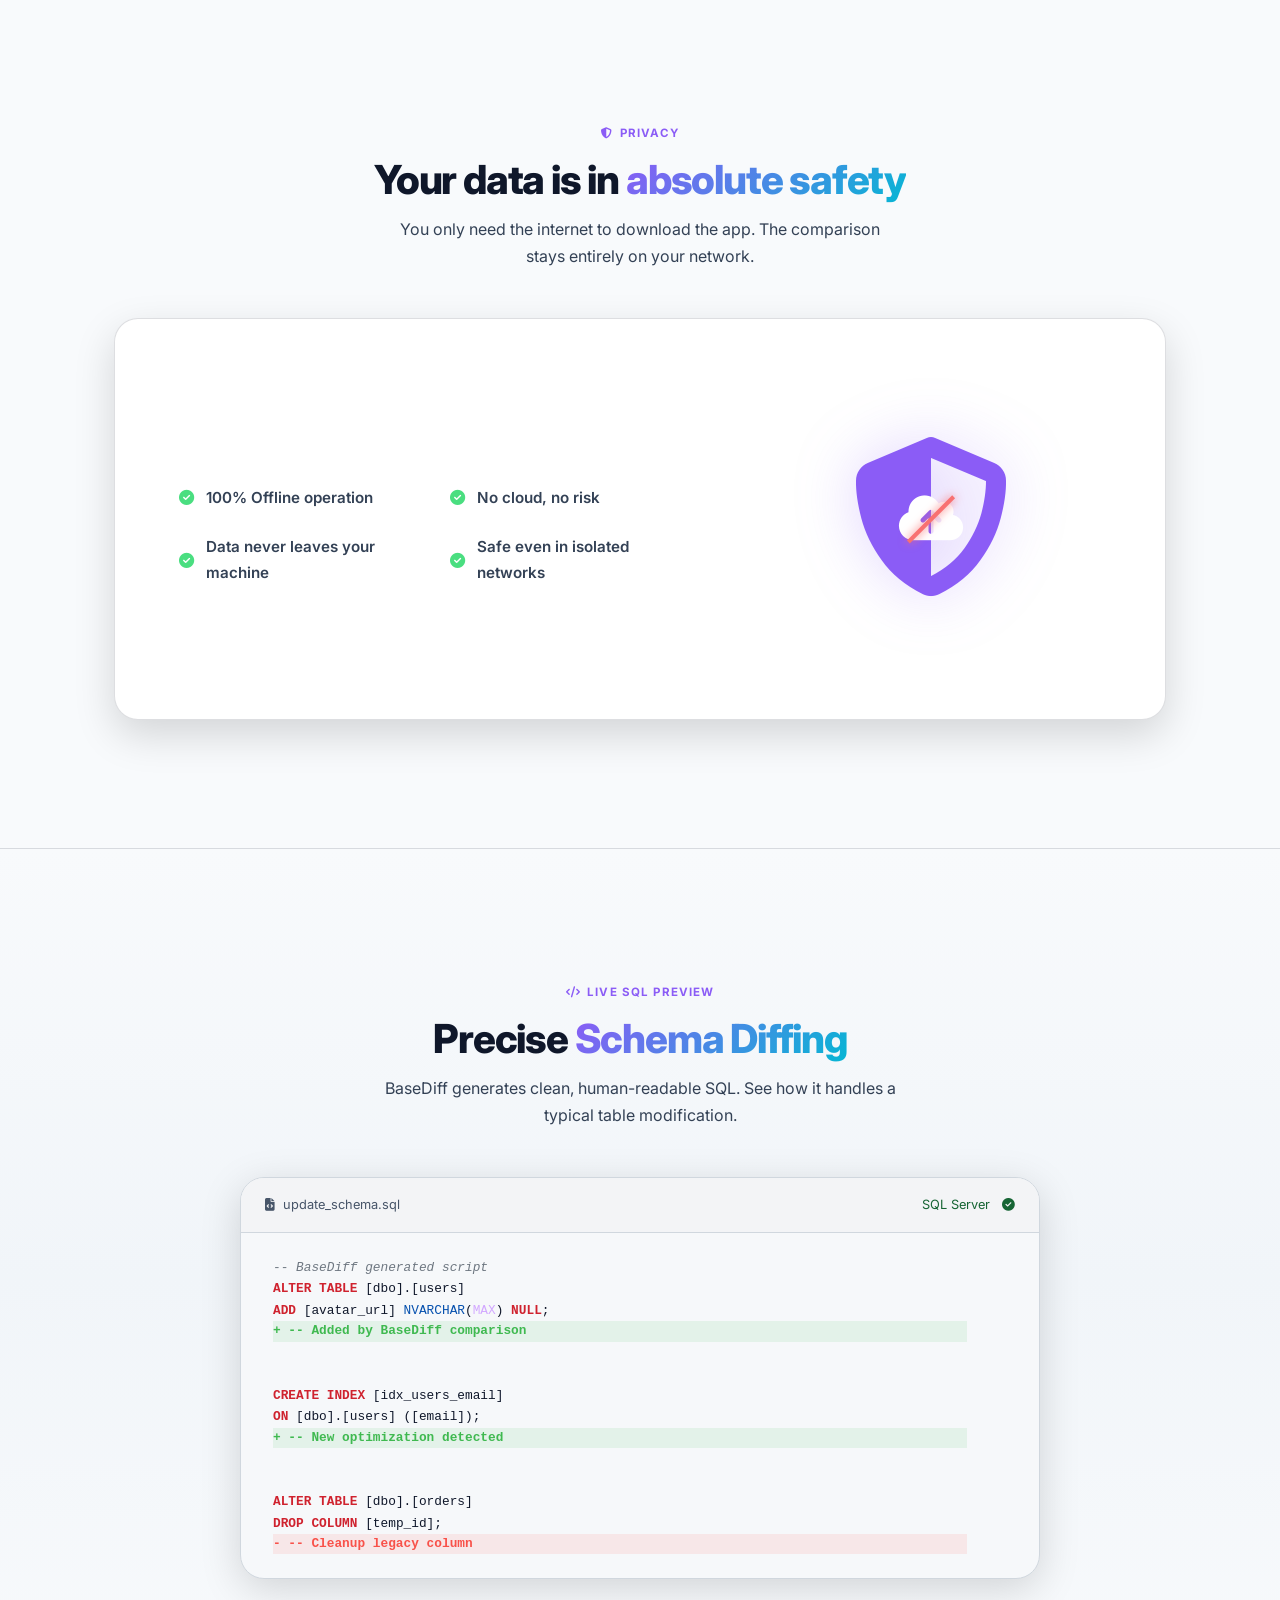
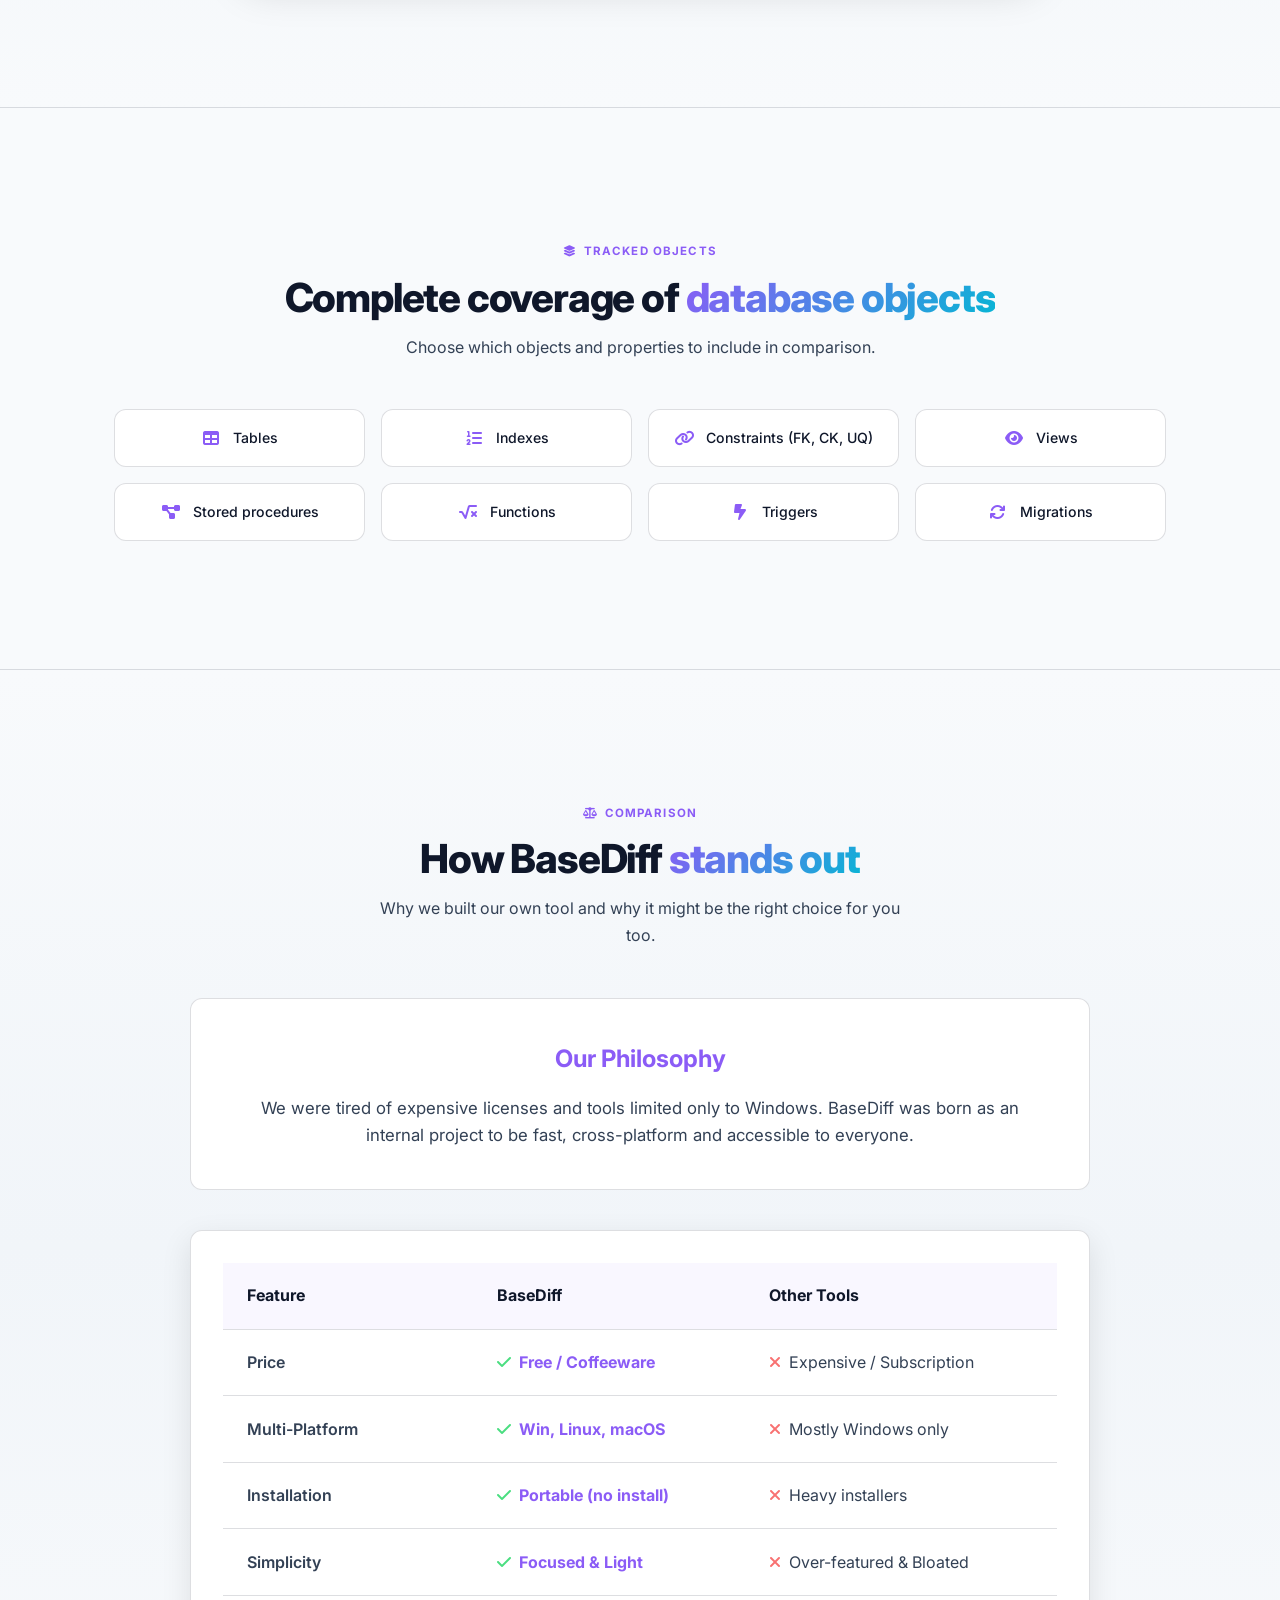
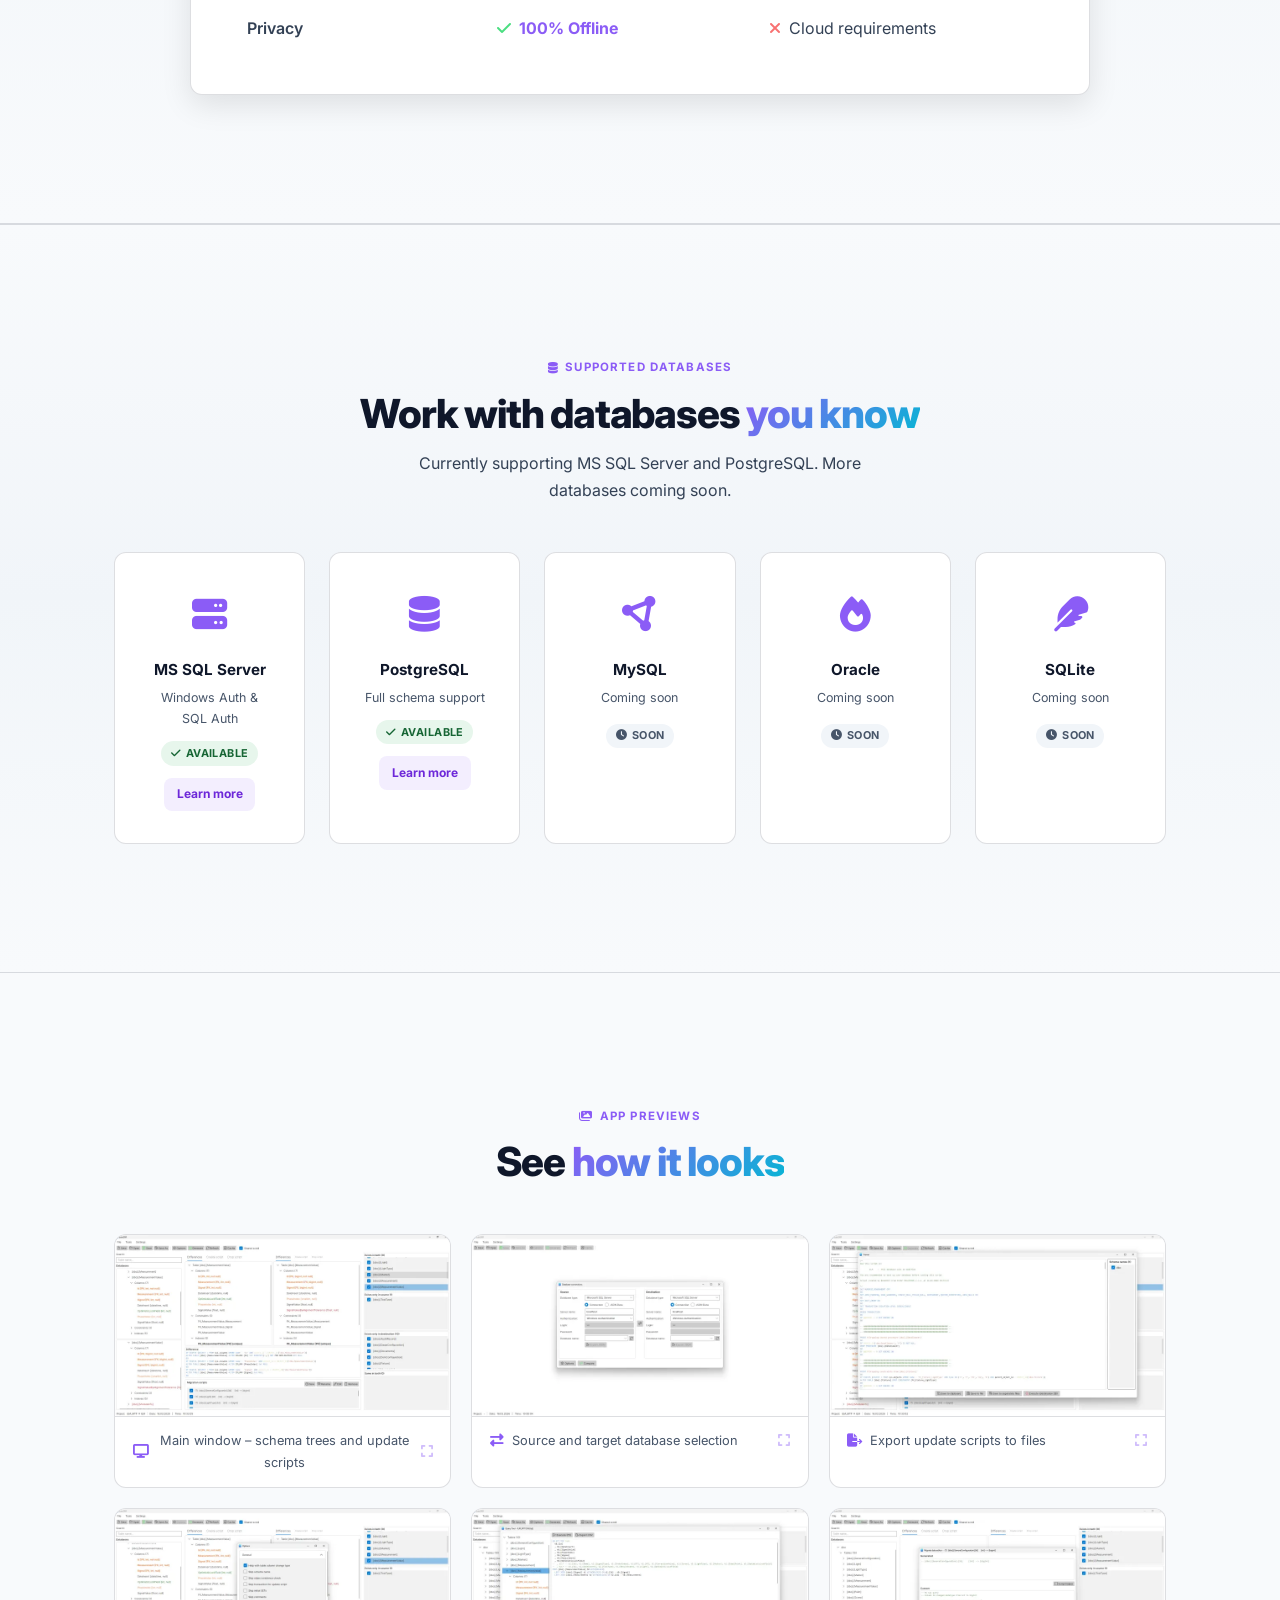
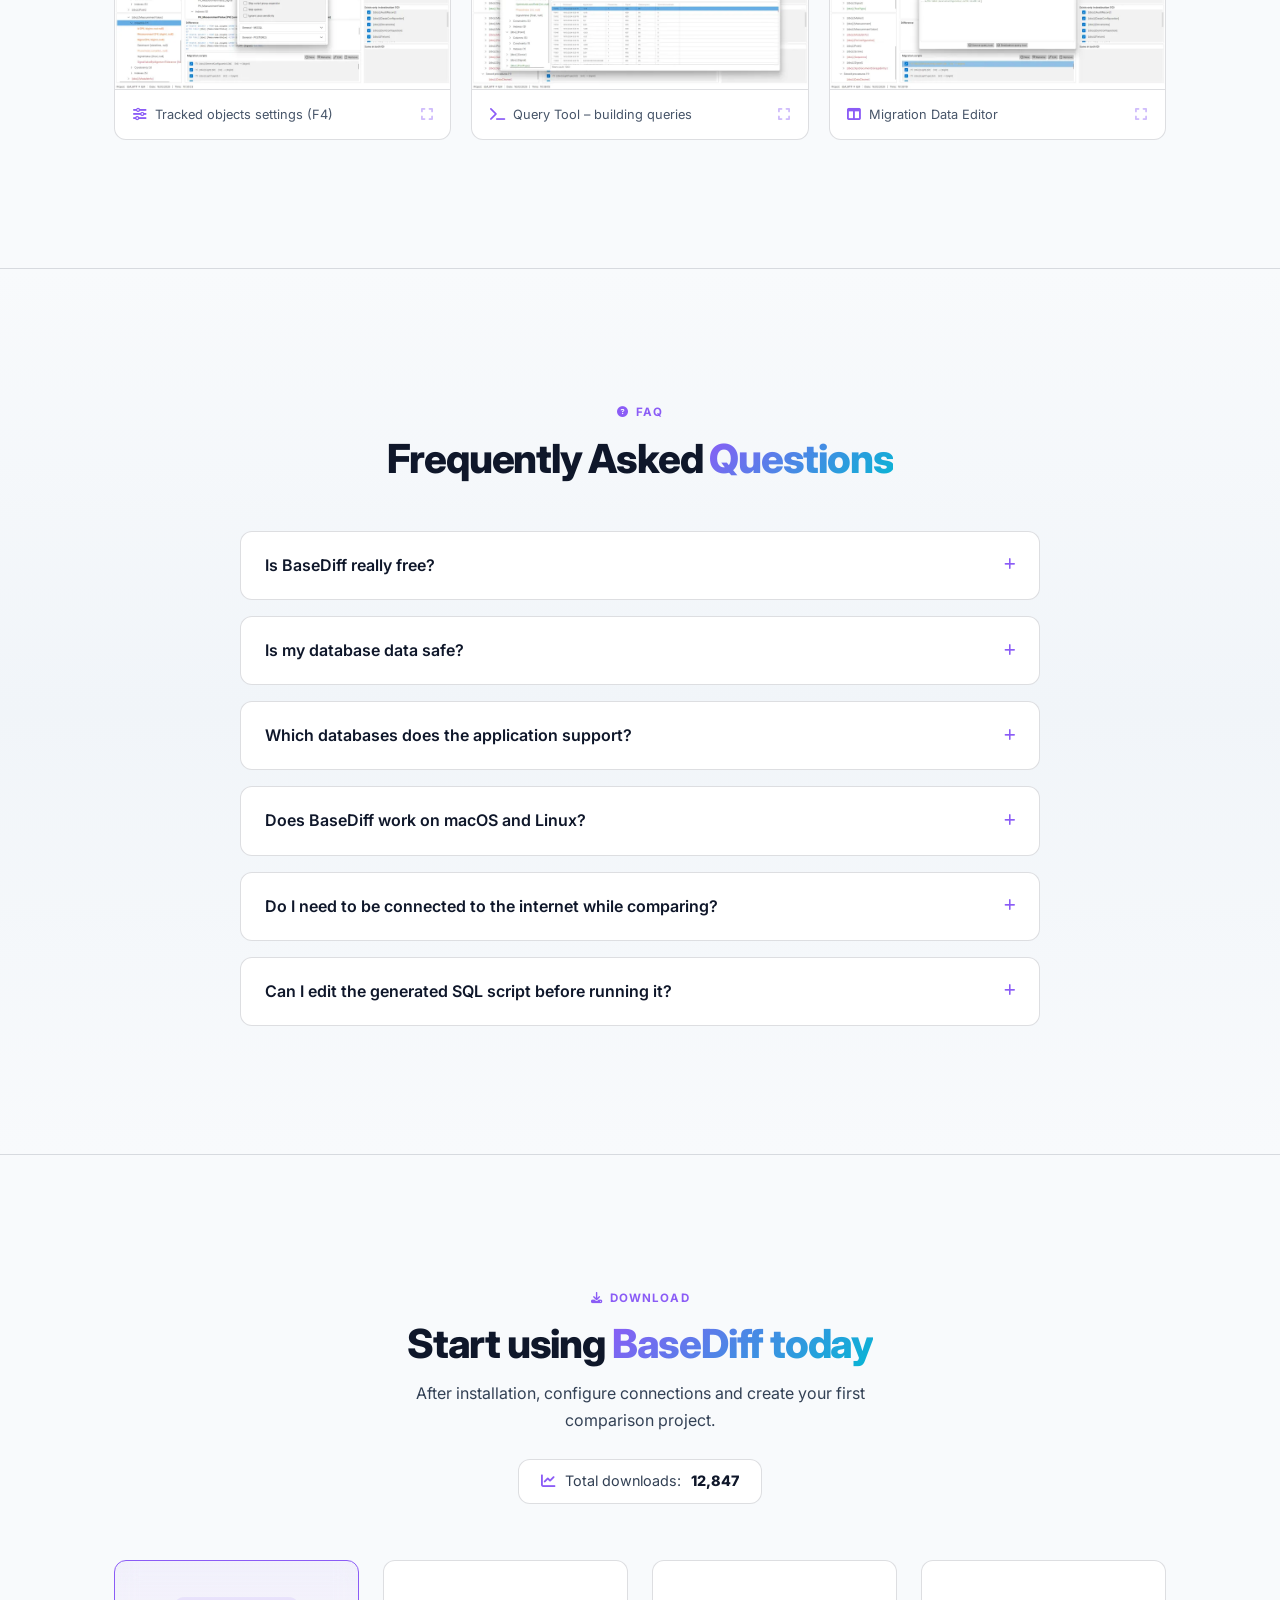
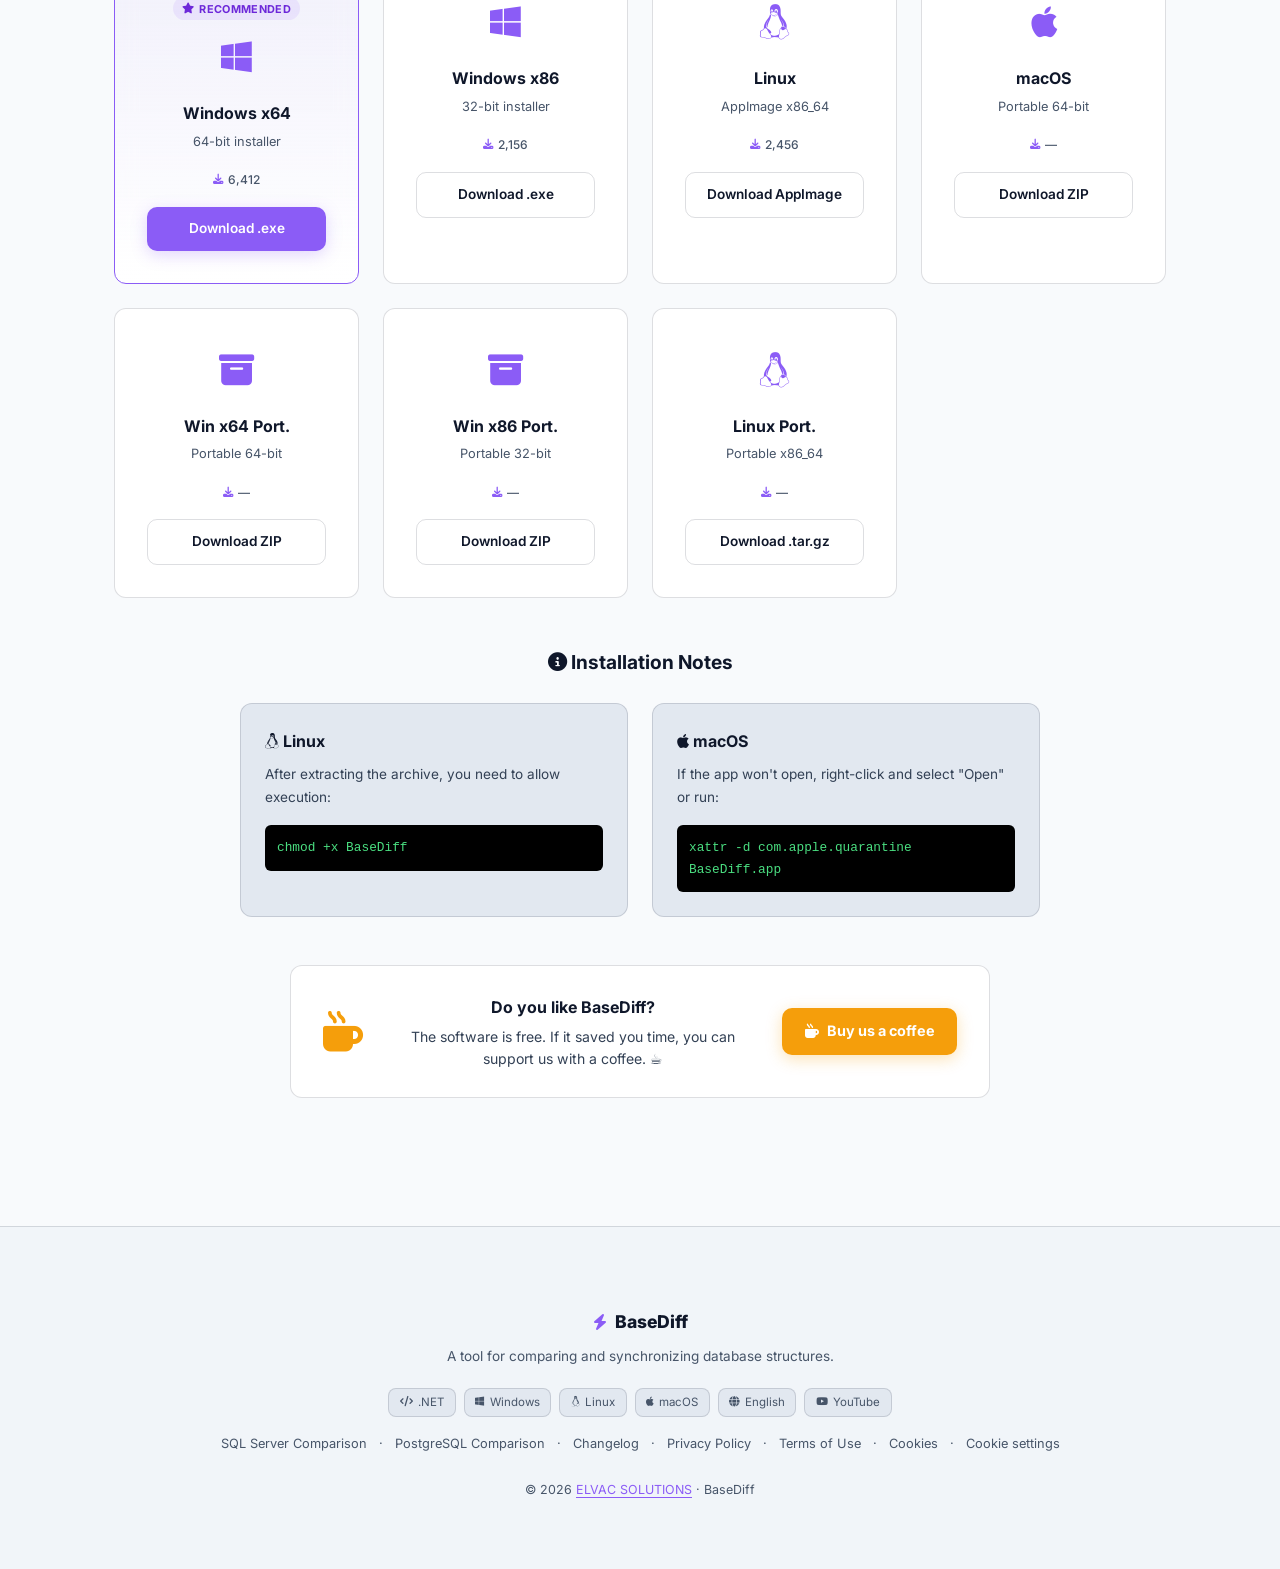
==== commit cc71785c: "Bump version to 2.0.5 across all pages and configuration files" ====
--- a/index.html
+++ b/index.html
@@ -53,8 +53,8 @@
       "name": "BaseDiff",
       "applicationCategory": "DeveloperApplication",
       "operatingSystem": "Windows, Linux, macOS",
-      "softwareVersion": "2.0.4",
-      "datePublished": "2026-04-20",
+      "softwareVersion": "2.0.5",
+      "datePublished": "2026-04-24",
       "description": "BaseDiff is a desktop tool for comparing and synchronizing database schemas. It generates SQL scripts (CREATE, ALTER, DROP) for MS SQL Server and PostgreSQL.",
       "url": "https://basediff.com/",
       "downloadUrl": "https://basediff.com/#download",
@@ -2993,7 +2993,7 @@
         <a href="/" class="nav-brand" aria-label="BaseDiff – home">
           <i class="fa-solid fa-bolt" aria-hidden="true"></i> BaseDiff
         </a>
-        <span class="nav-version" id="nav-version">v2.0.4</span>
+        <span class="nav-version" id="nav-version">v2.0.5</span>
       </div>
       <div class="nav-links" id="nav-links">
         <a href="/#features" data-i18n="nav_features">Features</a>
@@ -3036,7 +3036,7 @@
       <div class="hero-content">
         <div class="hero-badge">
           <span class="live-dot"></span>
-          <span data-i18n="hero_badge" id="hero-badge">v2.0.4 — Windows · Linux · macOS</span>
+          <span data-i18n="hero_badge" id="hero-badge">v2.0.5 — Windows · Linux · macOS</span>
         </div>
         <h1 class="animate-up">
           <span data-i18n="hero_h1_1">Compare schemas.</span><br />
@@ -3872,9 +3872,9 @@
   <script src="https://cdn.jsdelivr.net/npm/aos@2.3.4/dist/aos.js"></script>
 
   <!-- App JS -->
-  <script src="/js/app-config.js?v=4" defer></script>
+  <script src="/js/app-config.js?v=5" defer></script>
   <script src="/js/main.js?v=1" defer></script>
-  <script src="/js/i18n.js?v=38" defer></script>
+  <script src="/js/i18n.js?v=39" defer></script>
   <script src="/js/lightbox.js?v=5" defer></script>
   <script src="/js/download-counter.js?v=7" defer></script>
   <script src="/js/cookie-consent.js?v=3" defer></script>
@@ -3913,4 +3913,4 @@
   </script>
 </body>
 
-</html>+</html>
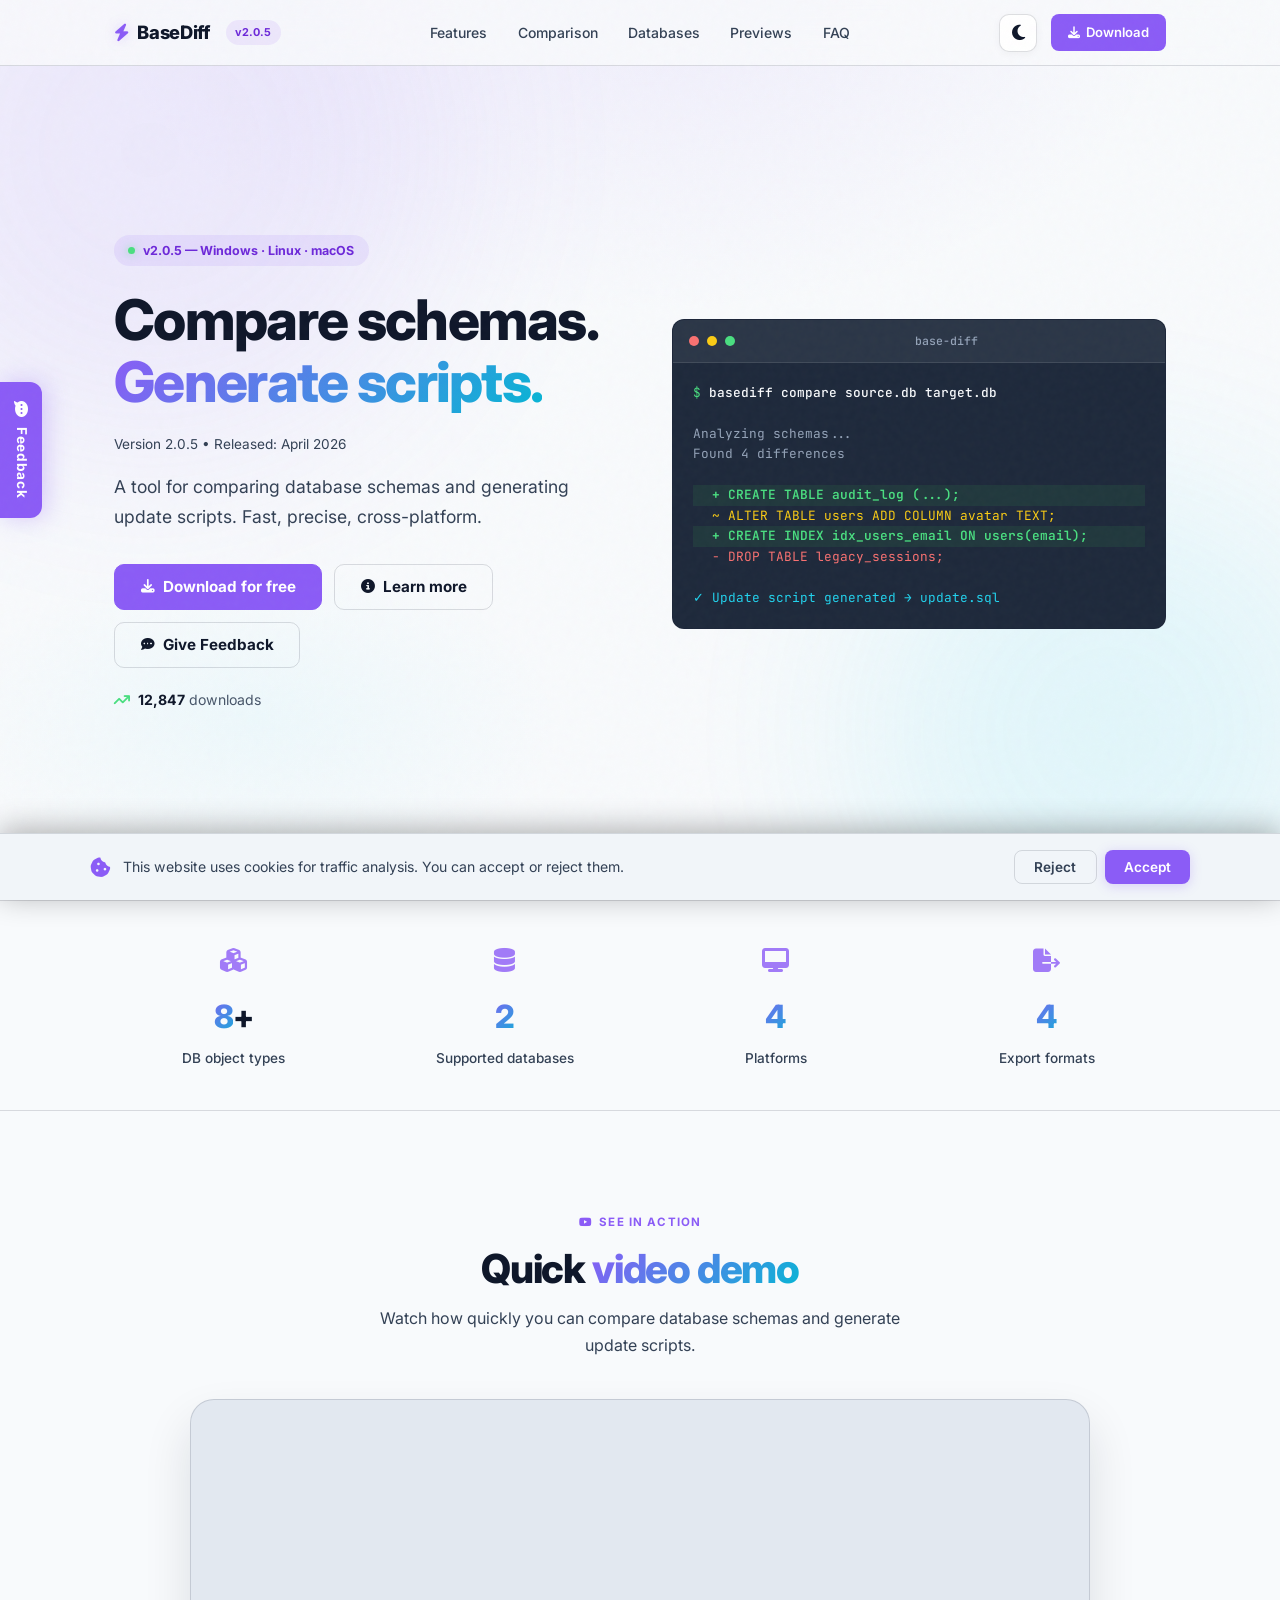
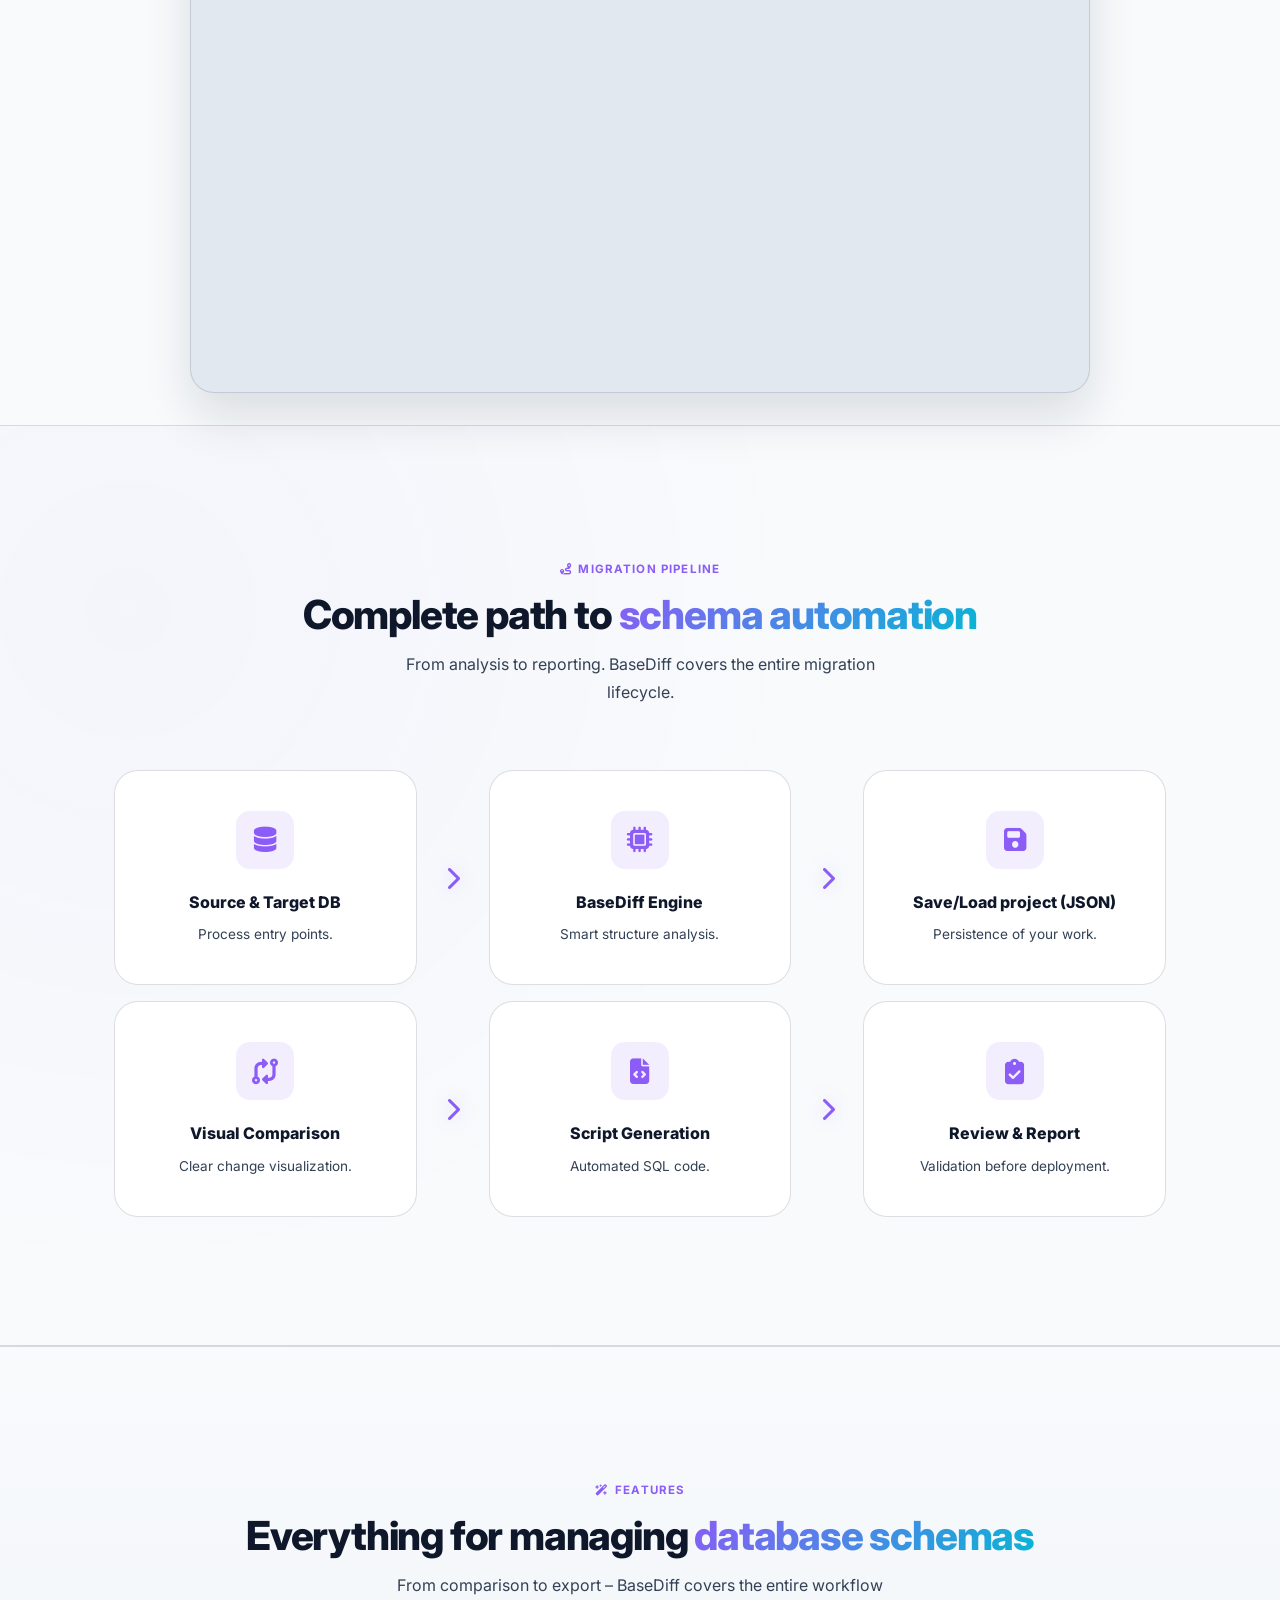
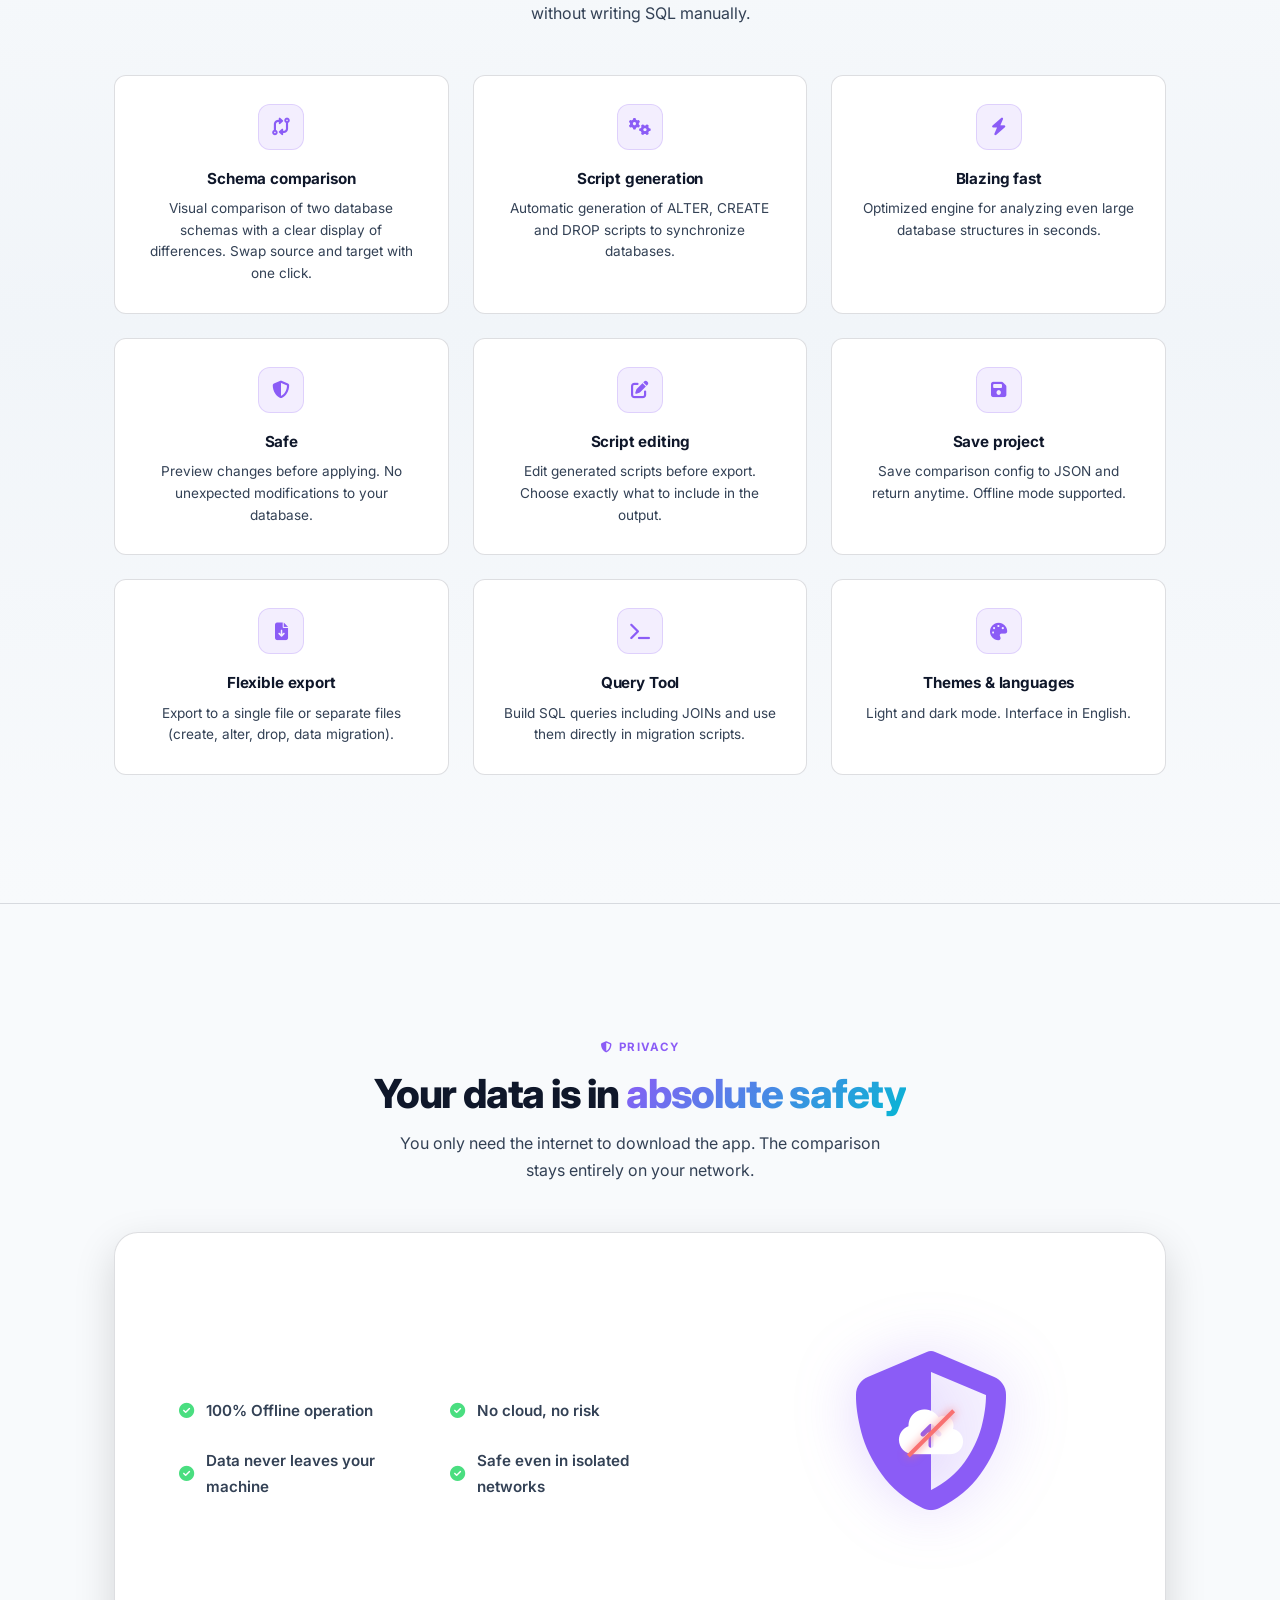
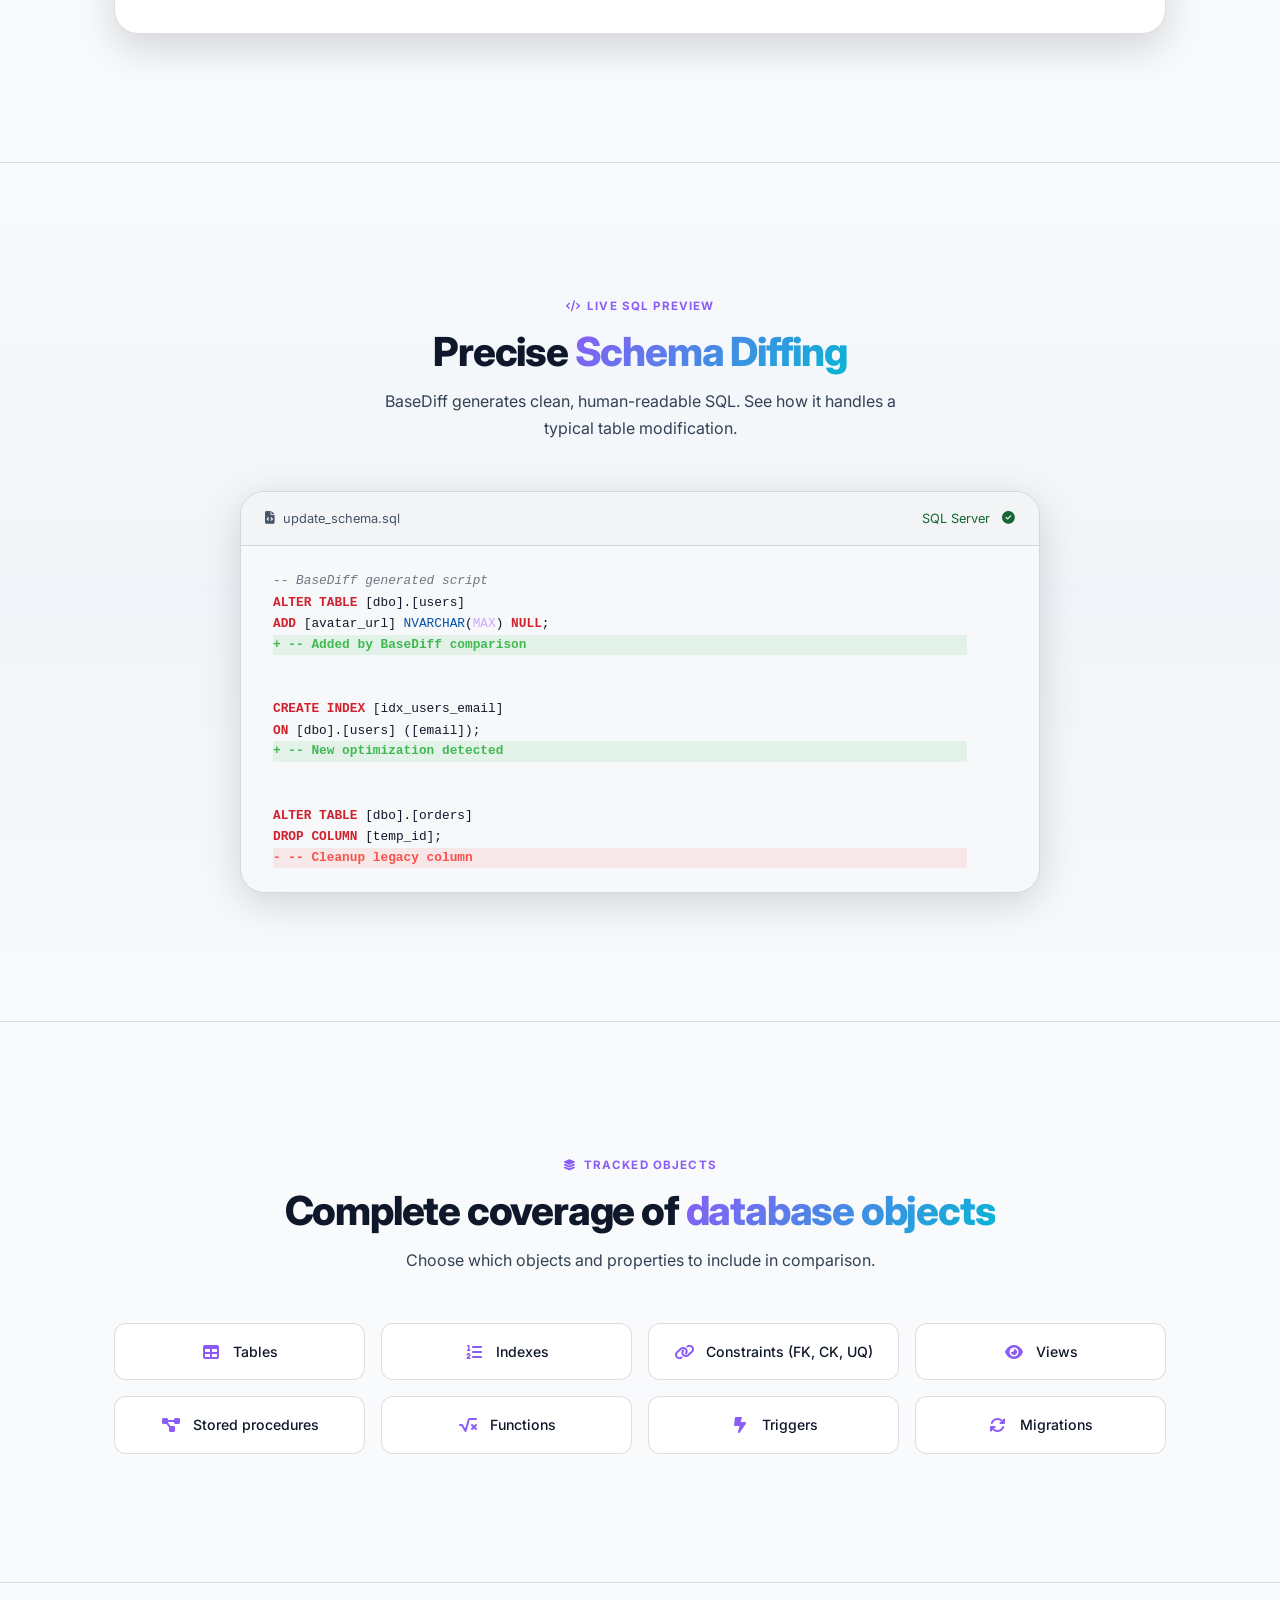
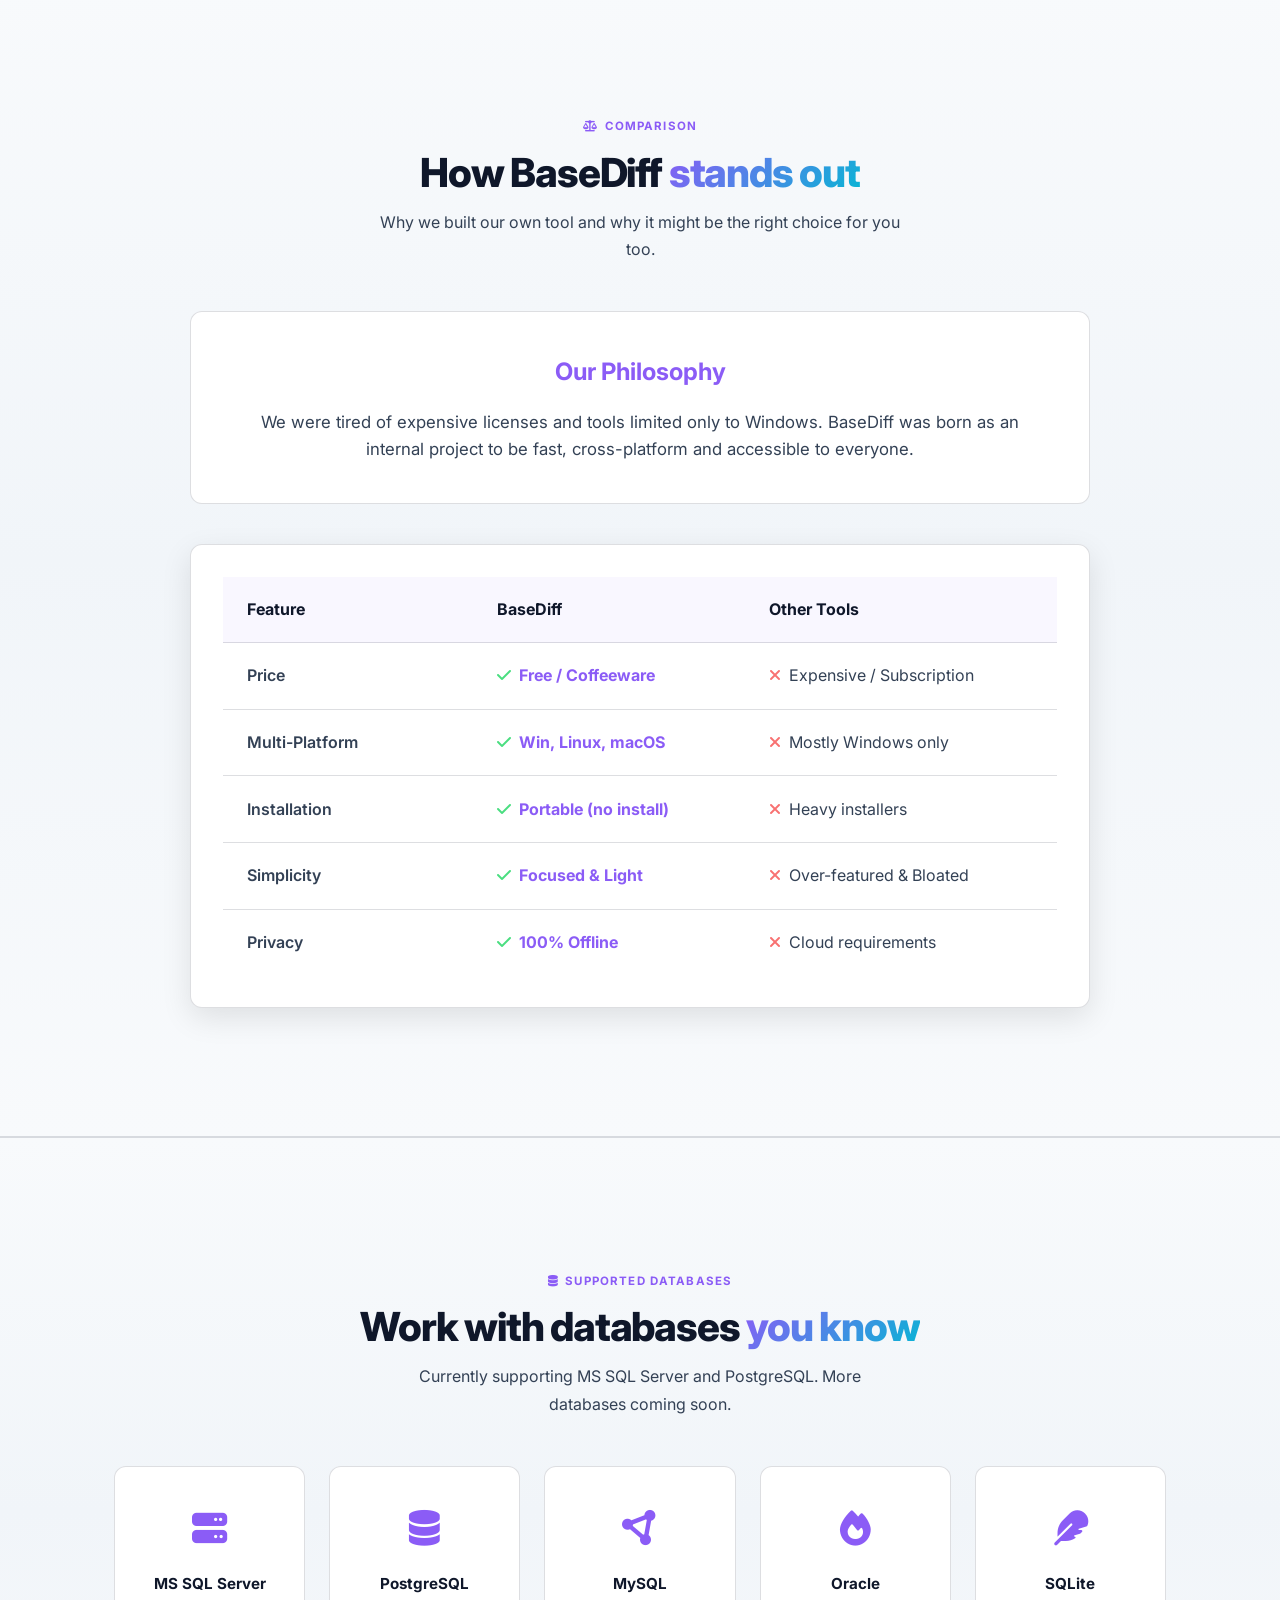
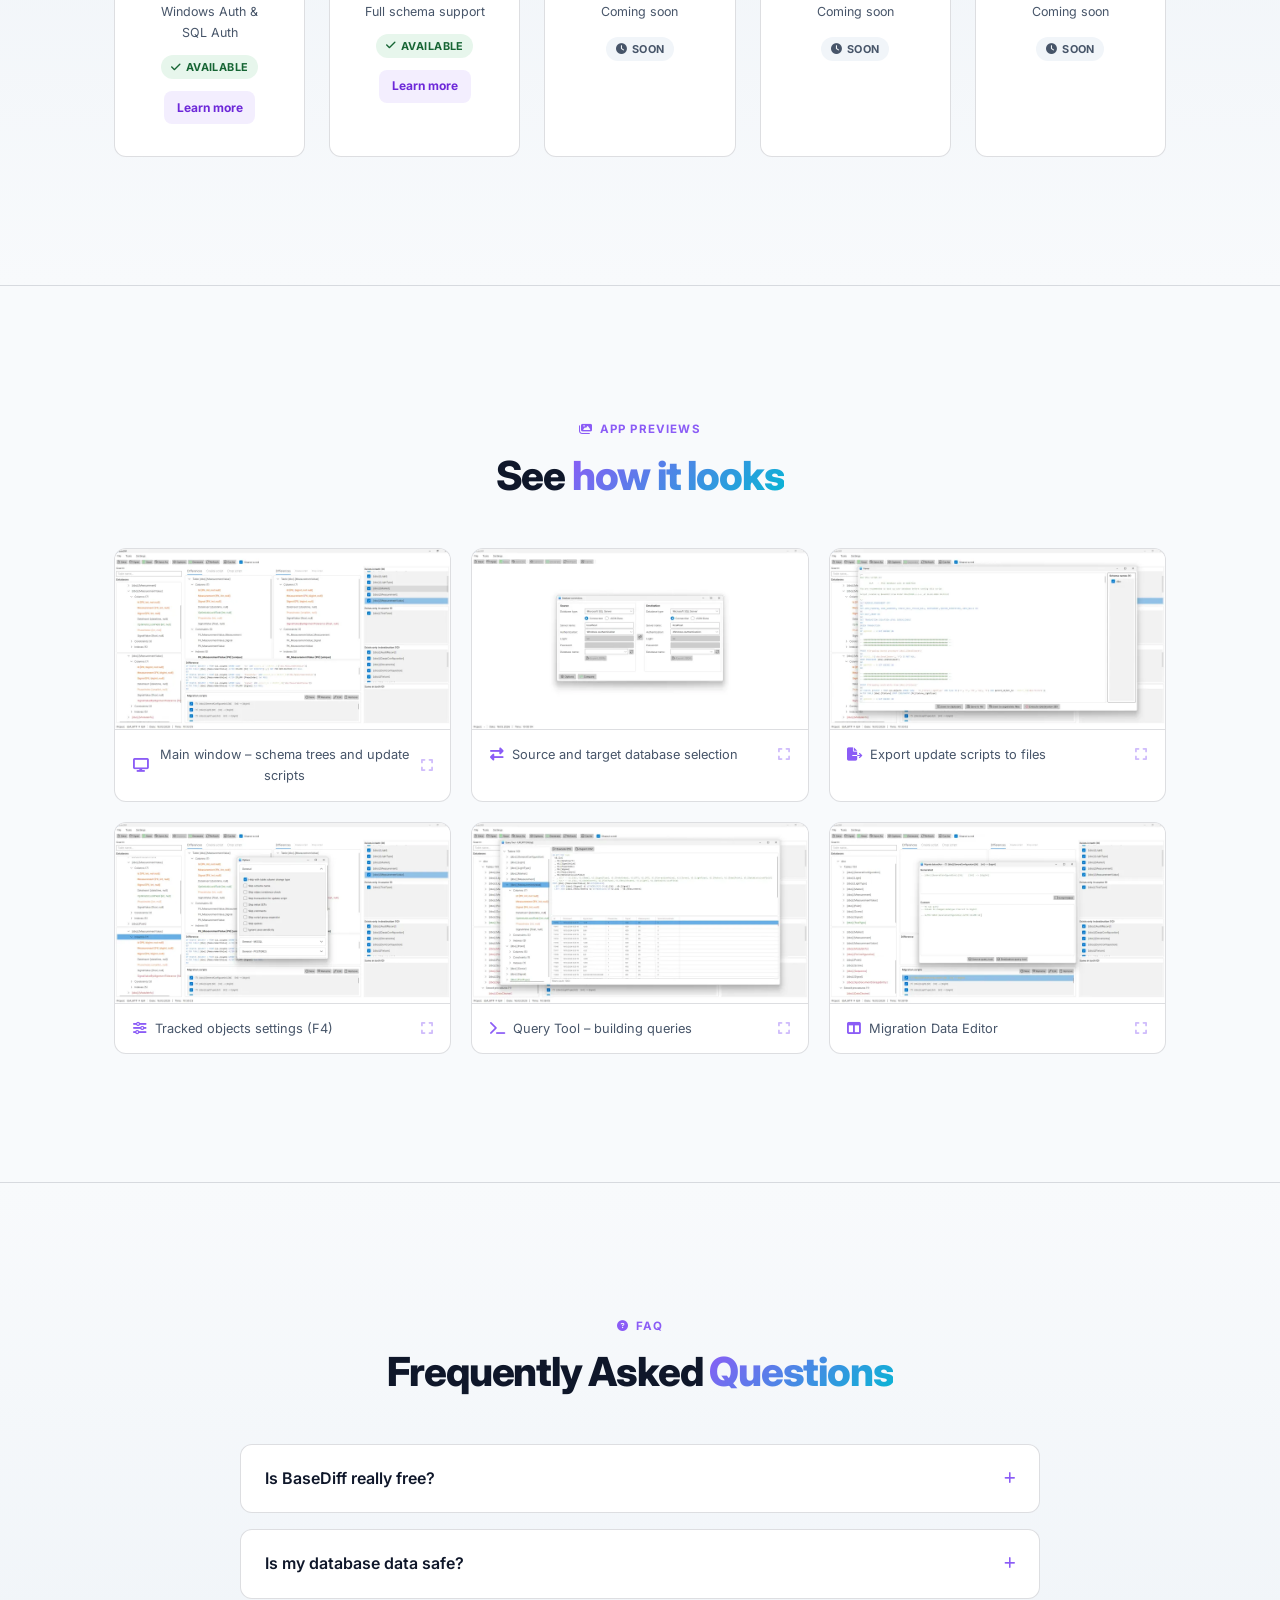
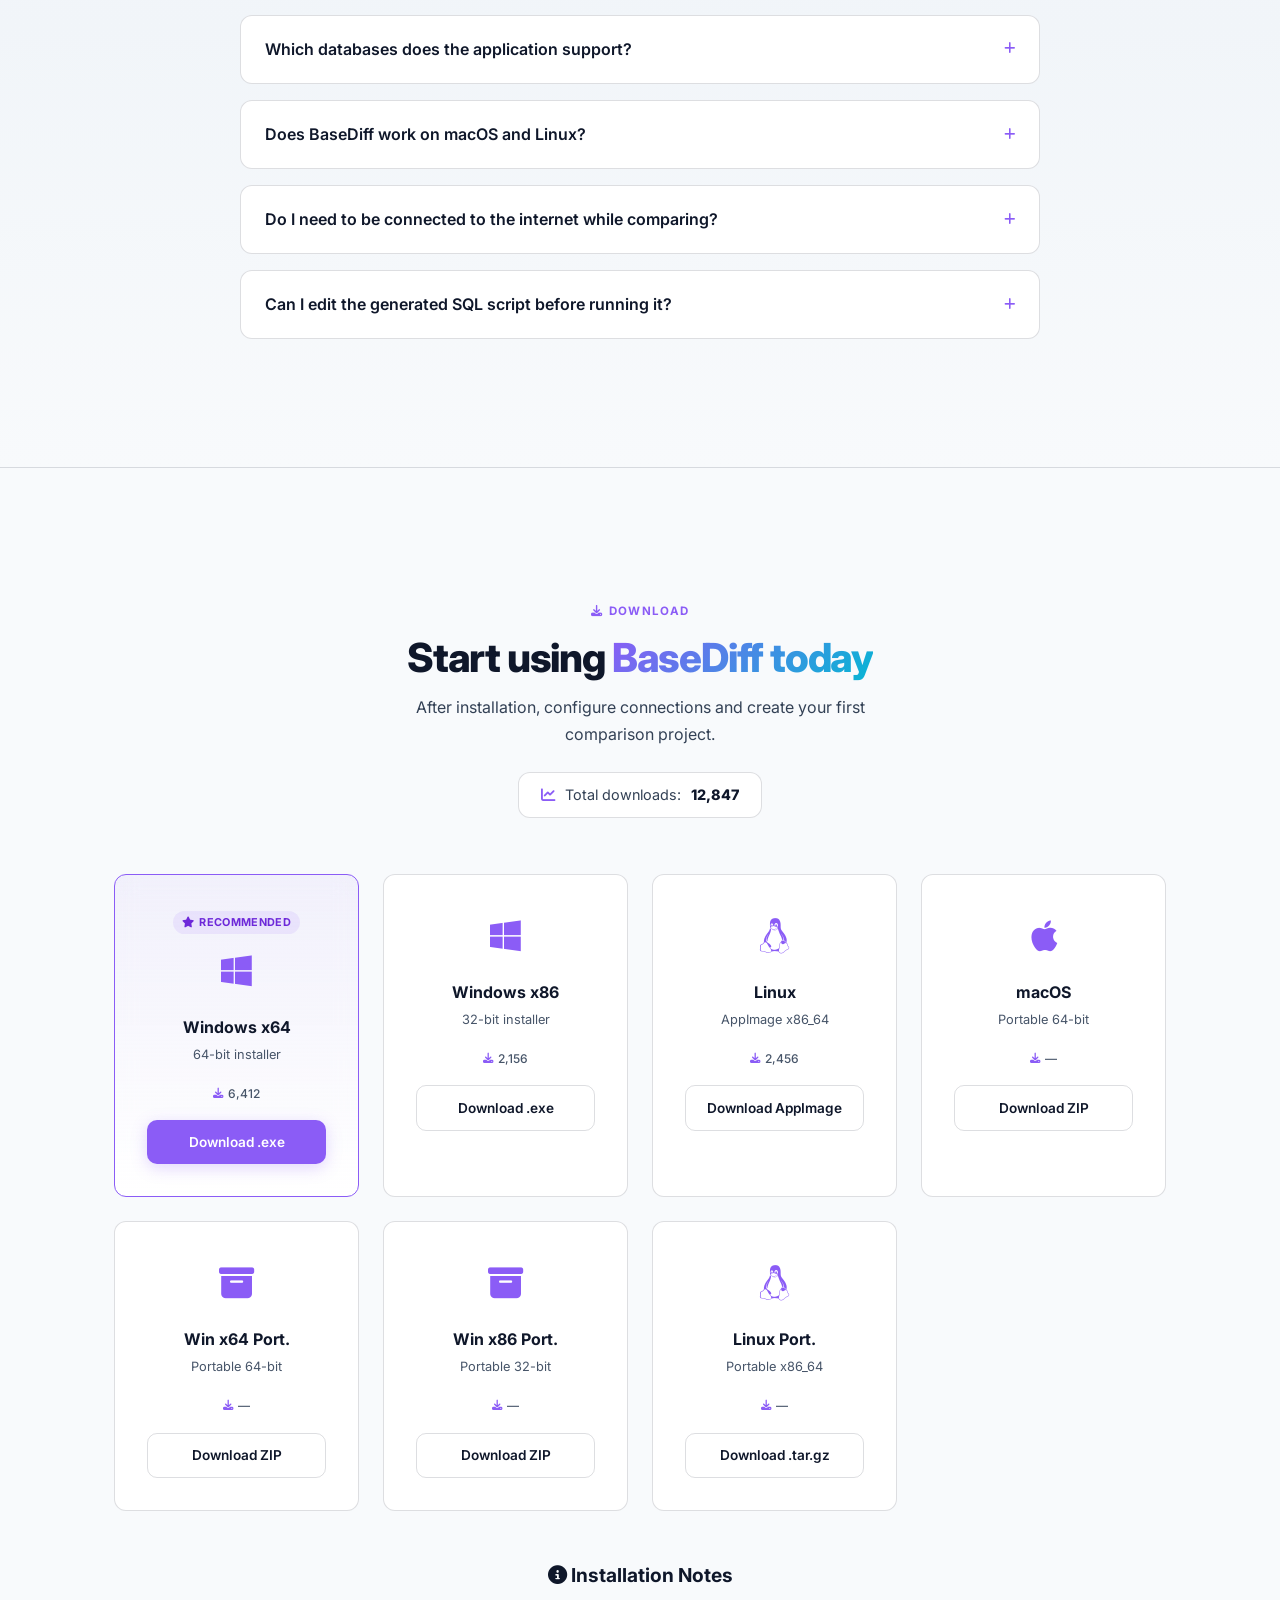
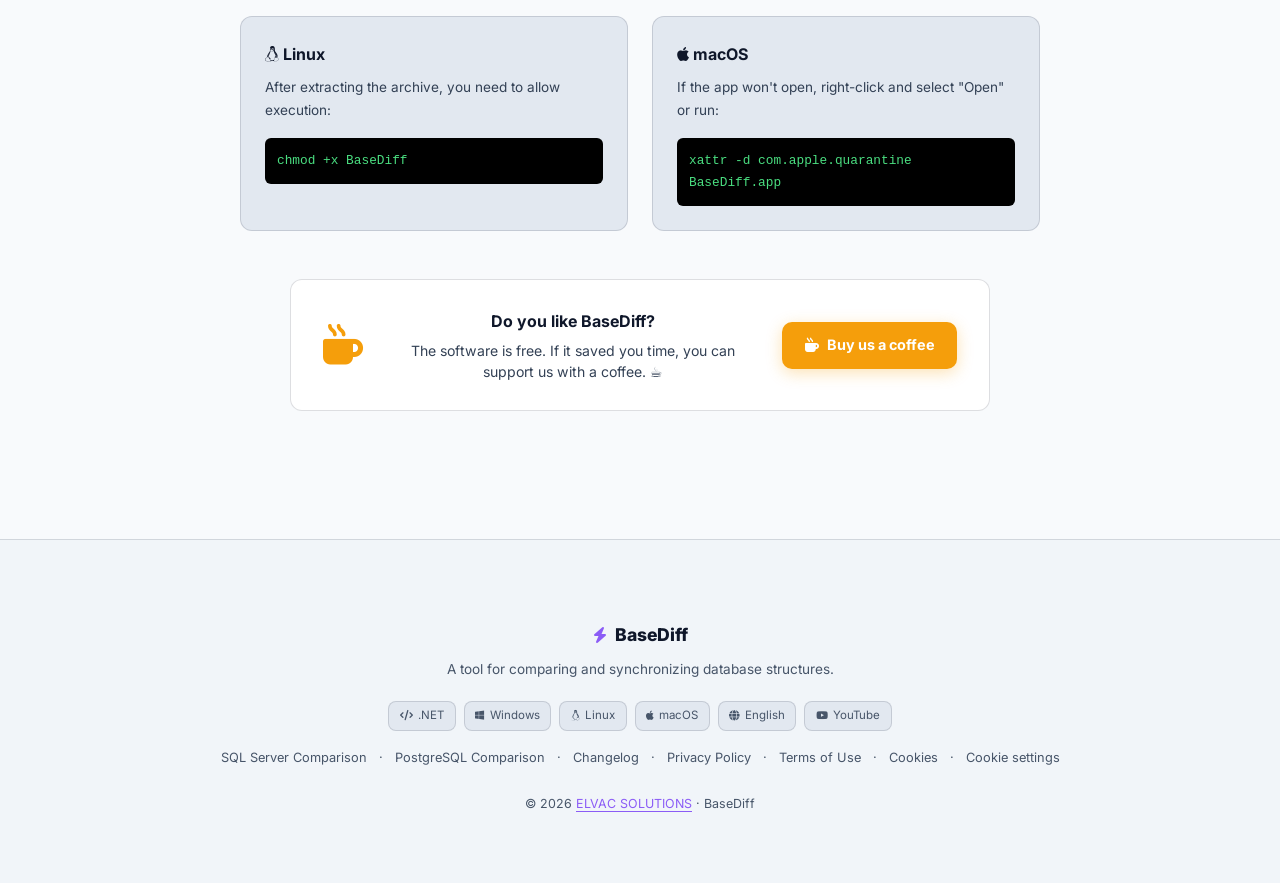
==== commit c114d8c7: "Add YouTube demo video section to main page" ====
--- a/index.html
+++ b/index.html
@@ -3119,6 +3119,19 @@
     </div>
   </div>
 
+  <!-- ═══ DEMO VIDEO ═══ -->
+  <section id="demo" style="padding-top: 6rem; padding-bottom: 2rem;">
+    <div class="container section-center">
+      <div class="section-label" data-aos="fade-up"><i class="fa-brands fa-youtube" aria-hidden="true"></i> <span data-i18n="demo_label">See in action</span></div>
+      <h2 class="section-title" data-aos="fade-up" data-aos-delay="50" data-i18n="demo_title_html">Quick <span class="gradient">video demo</span></h2>
+      <p class="section-sub" data-aos="fade-up" data-aos-delay="100" data-i18n="demo_sub" style="margin-bottom: 2.5rem; margin-left: auto; margin-right: auto;">Watch how quickly you can compare database schemas and generate update scripts.</p>
+      
+      <div data-aos="fade-up" data-aos-delay="150" style="max-width: 900px; margin: 0 auto; border-radius: var(--radius-lg); overflow: hidden; box-shadow: var(--shadow-lg); border: 1px solid var(--border); position: relative; padding-bottom: 56.25%; height: 0; background: var(--bg3);">
+        <iframe style="position: absolute; top: 0; left: 0; width: 100%; height: 100%; border: none;" src="https://www.youtube.com/embed/h-UuSYZsxQY?rel=0" title="BaseDiff Demo Video" allow="accelerometer; autoplay; clipboard-write; encrypted-media; gyroscope; picture-in-picture" allowfullscreen></iframe>
+      </div>
+    </div>
+  </section>
+
   <!-- ═══ PIPELINE ═══ -->
   <section class="pipeline">
     <div class="container">
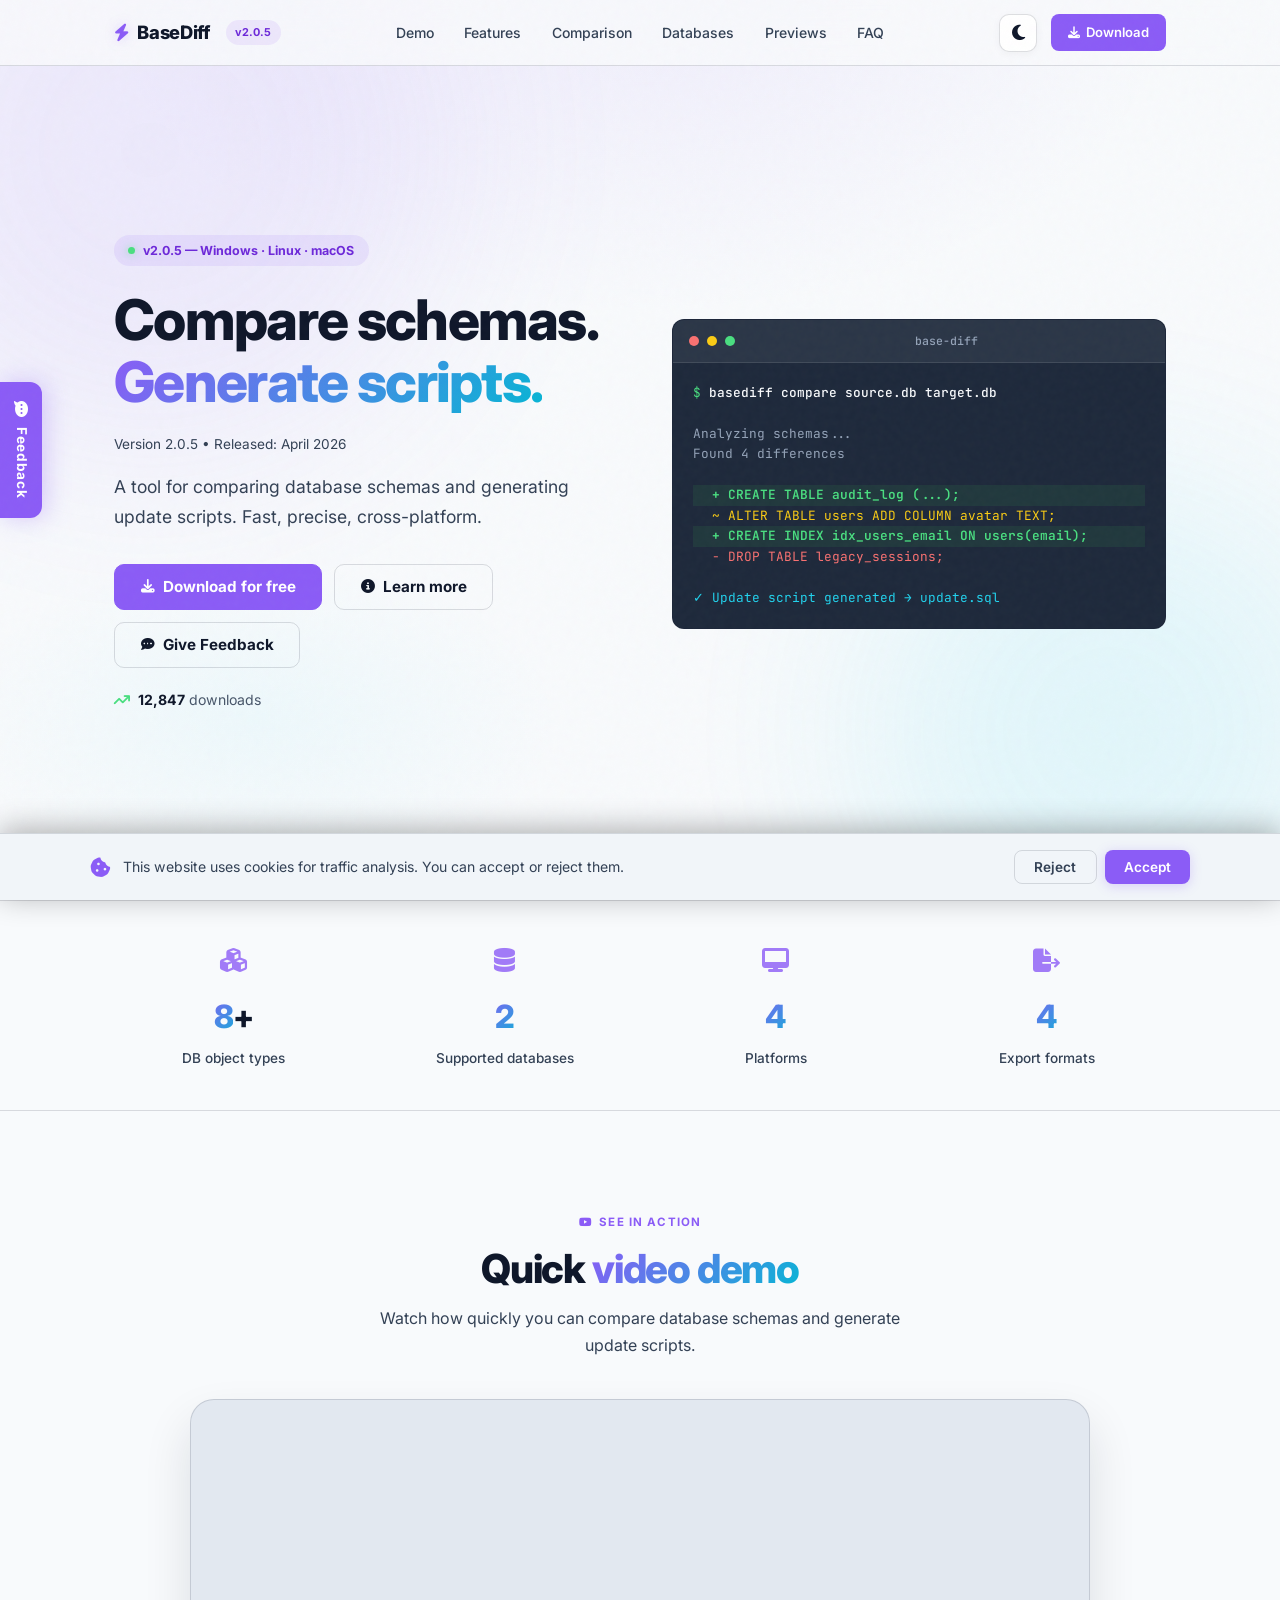
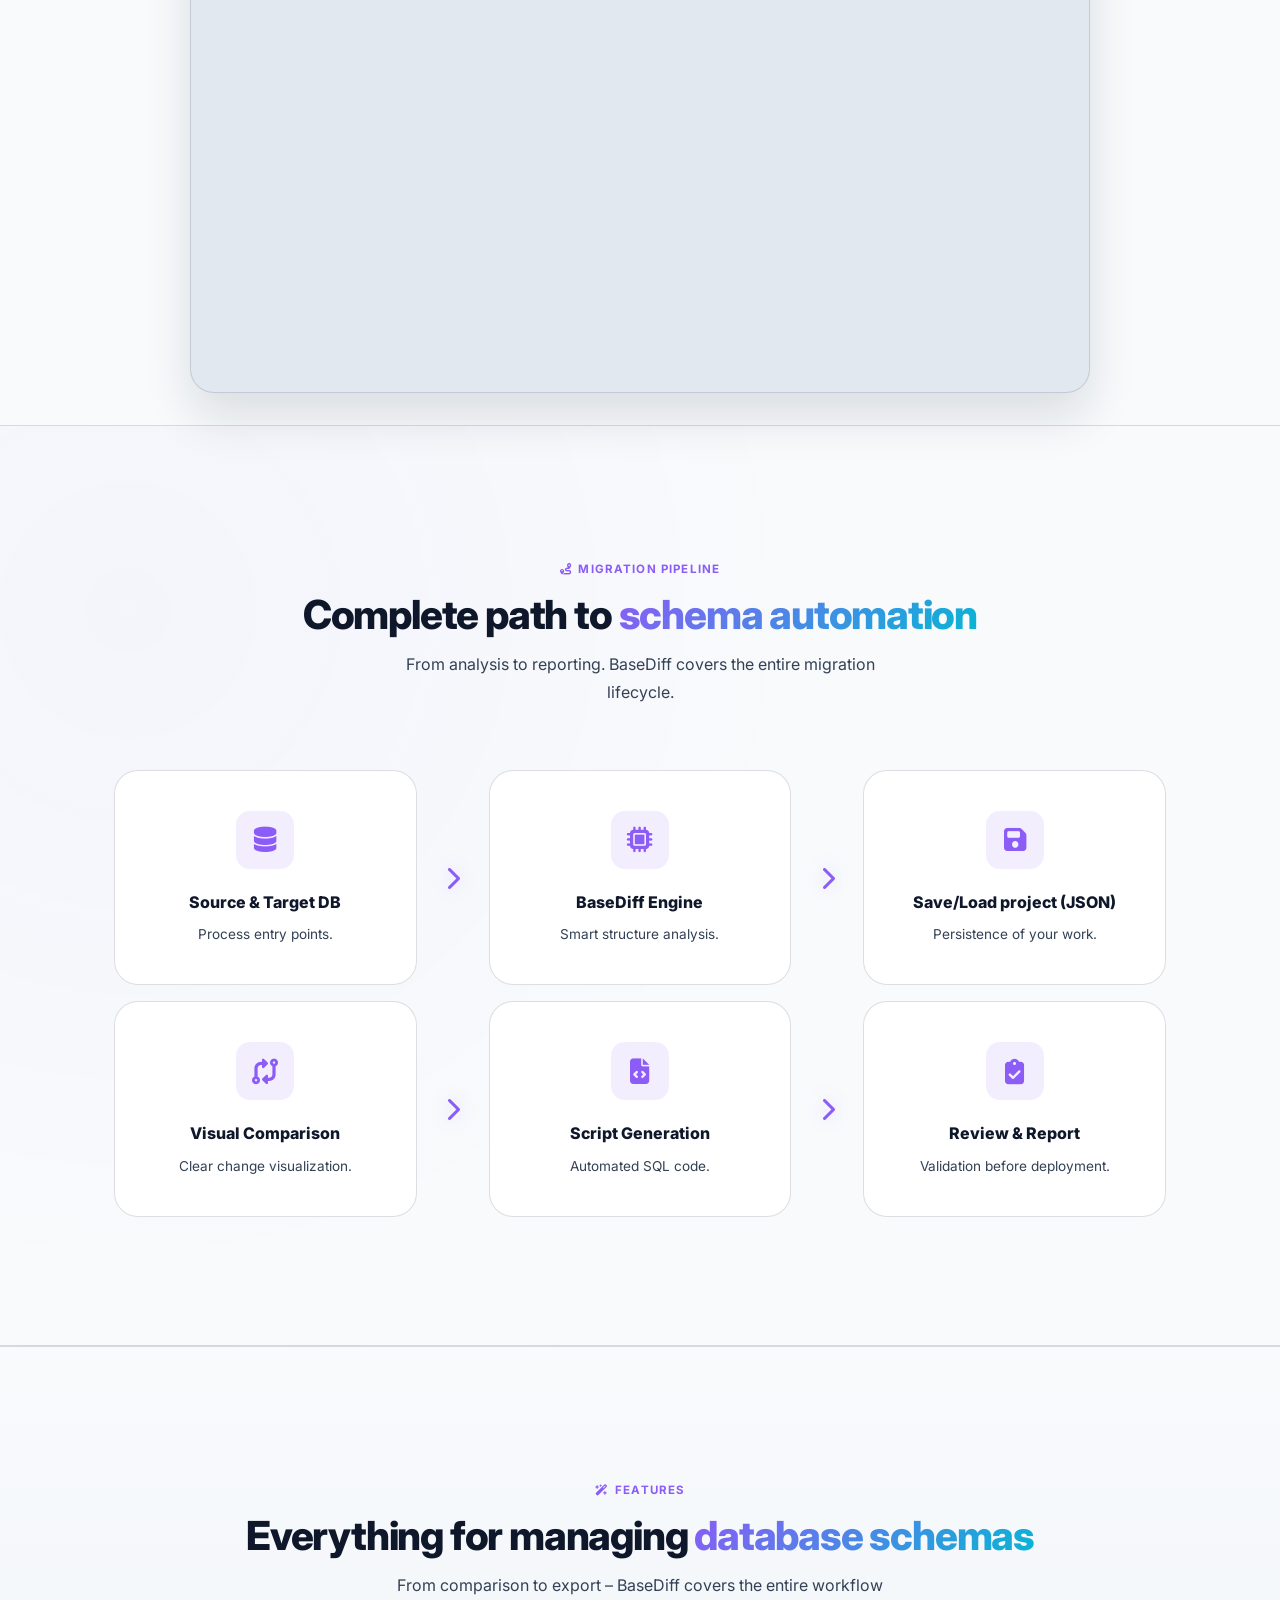
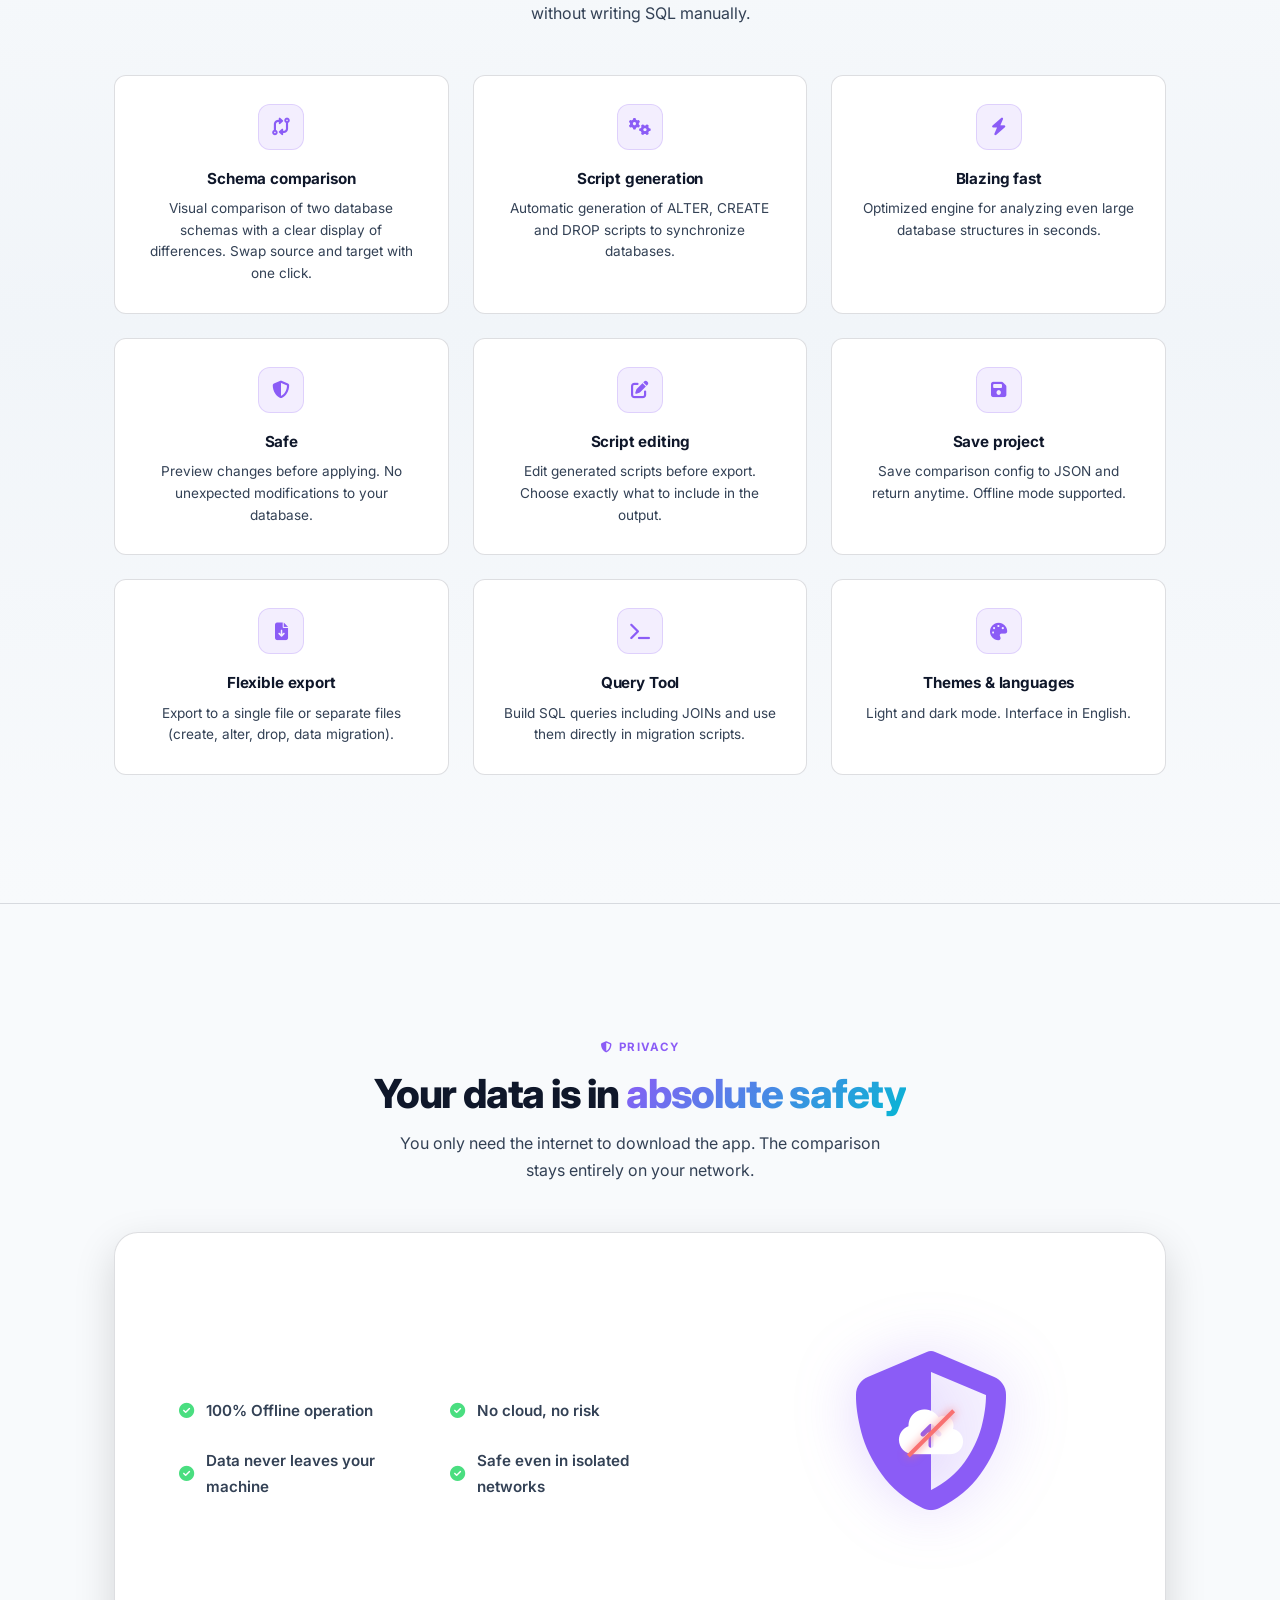
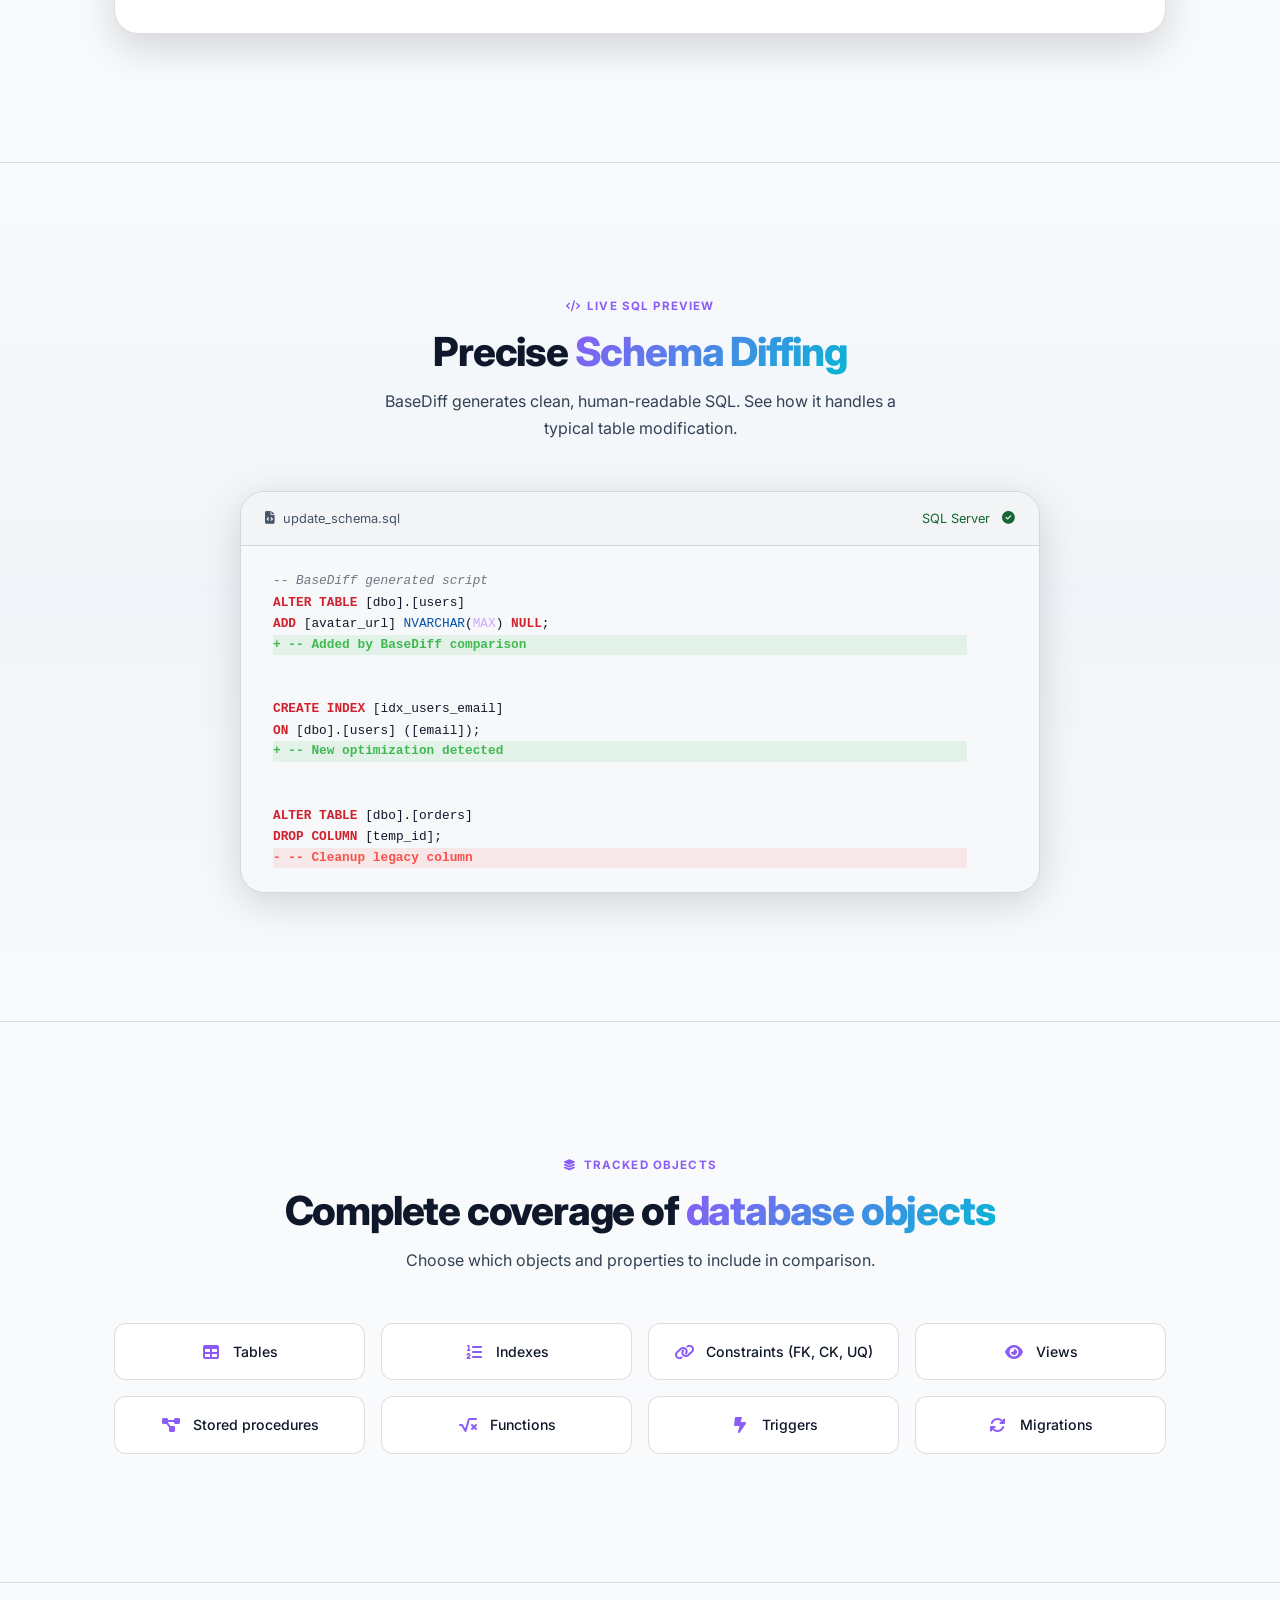
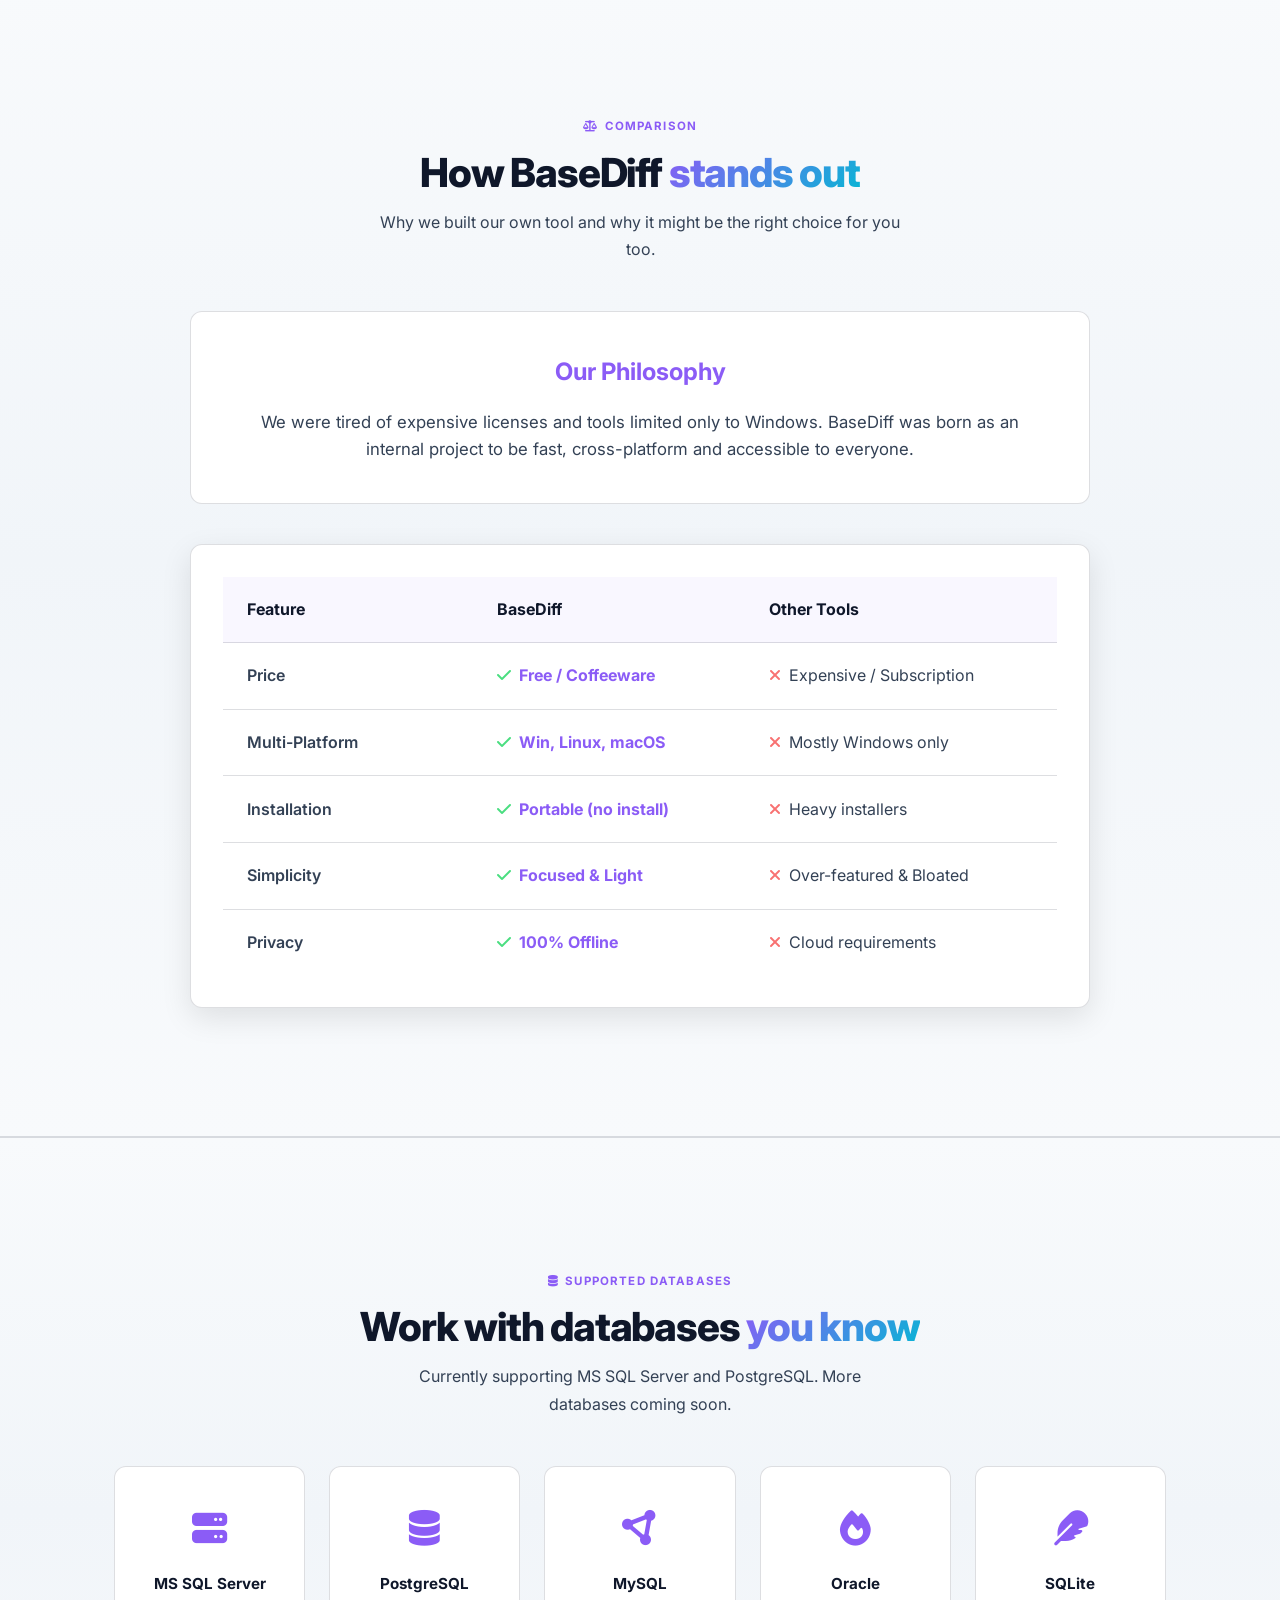
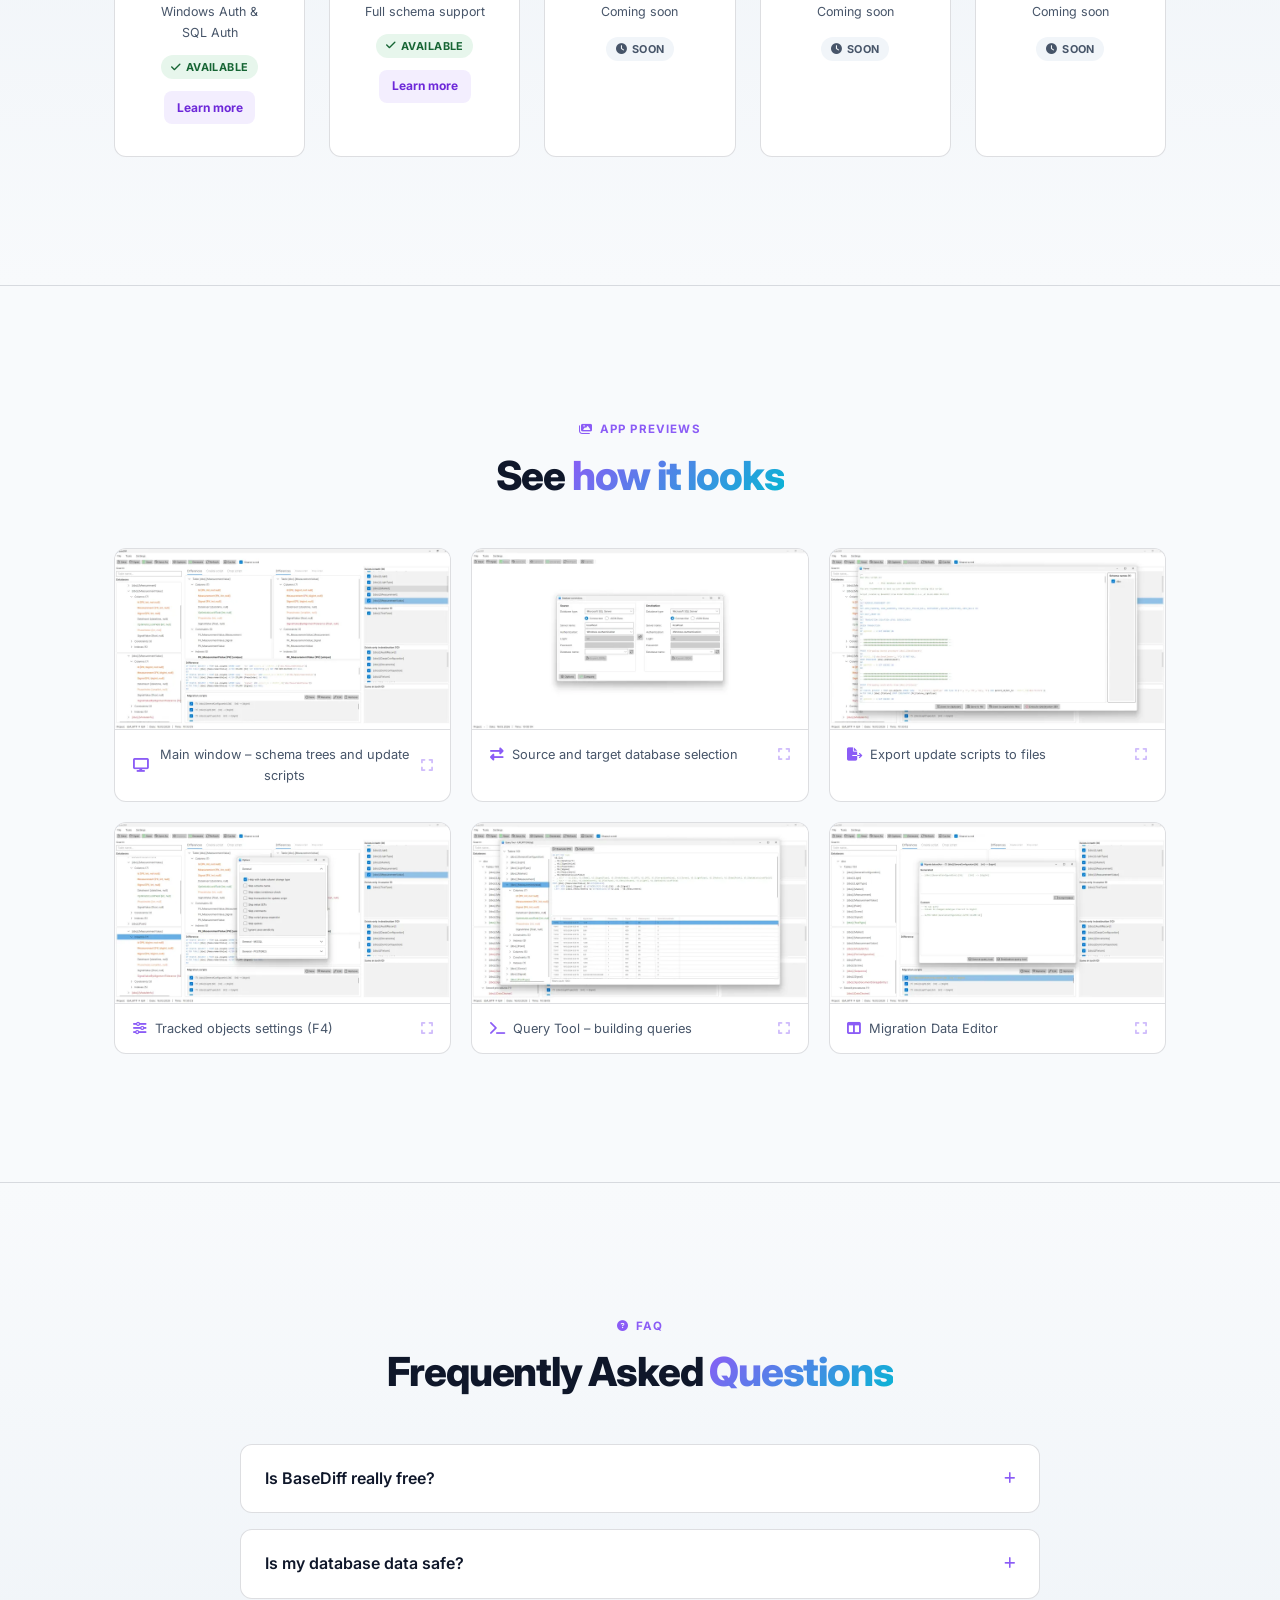
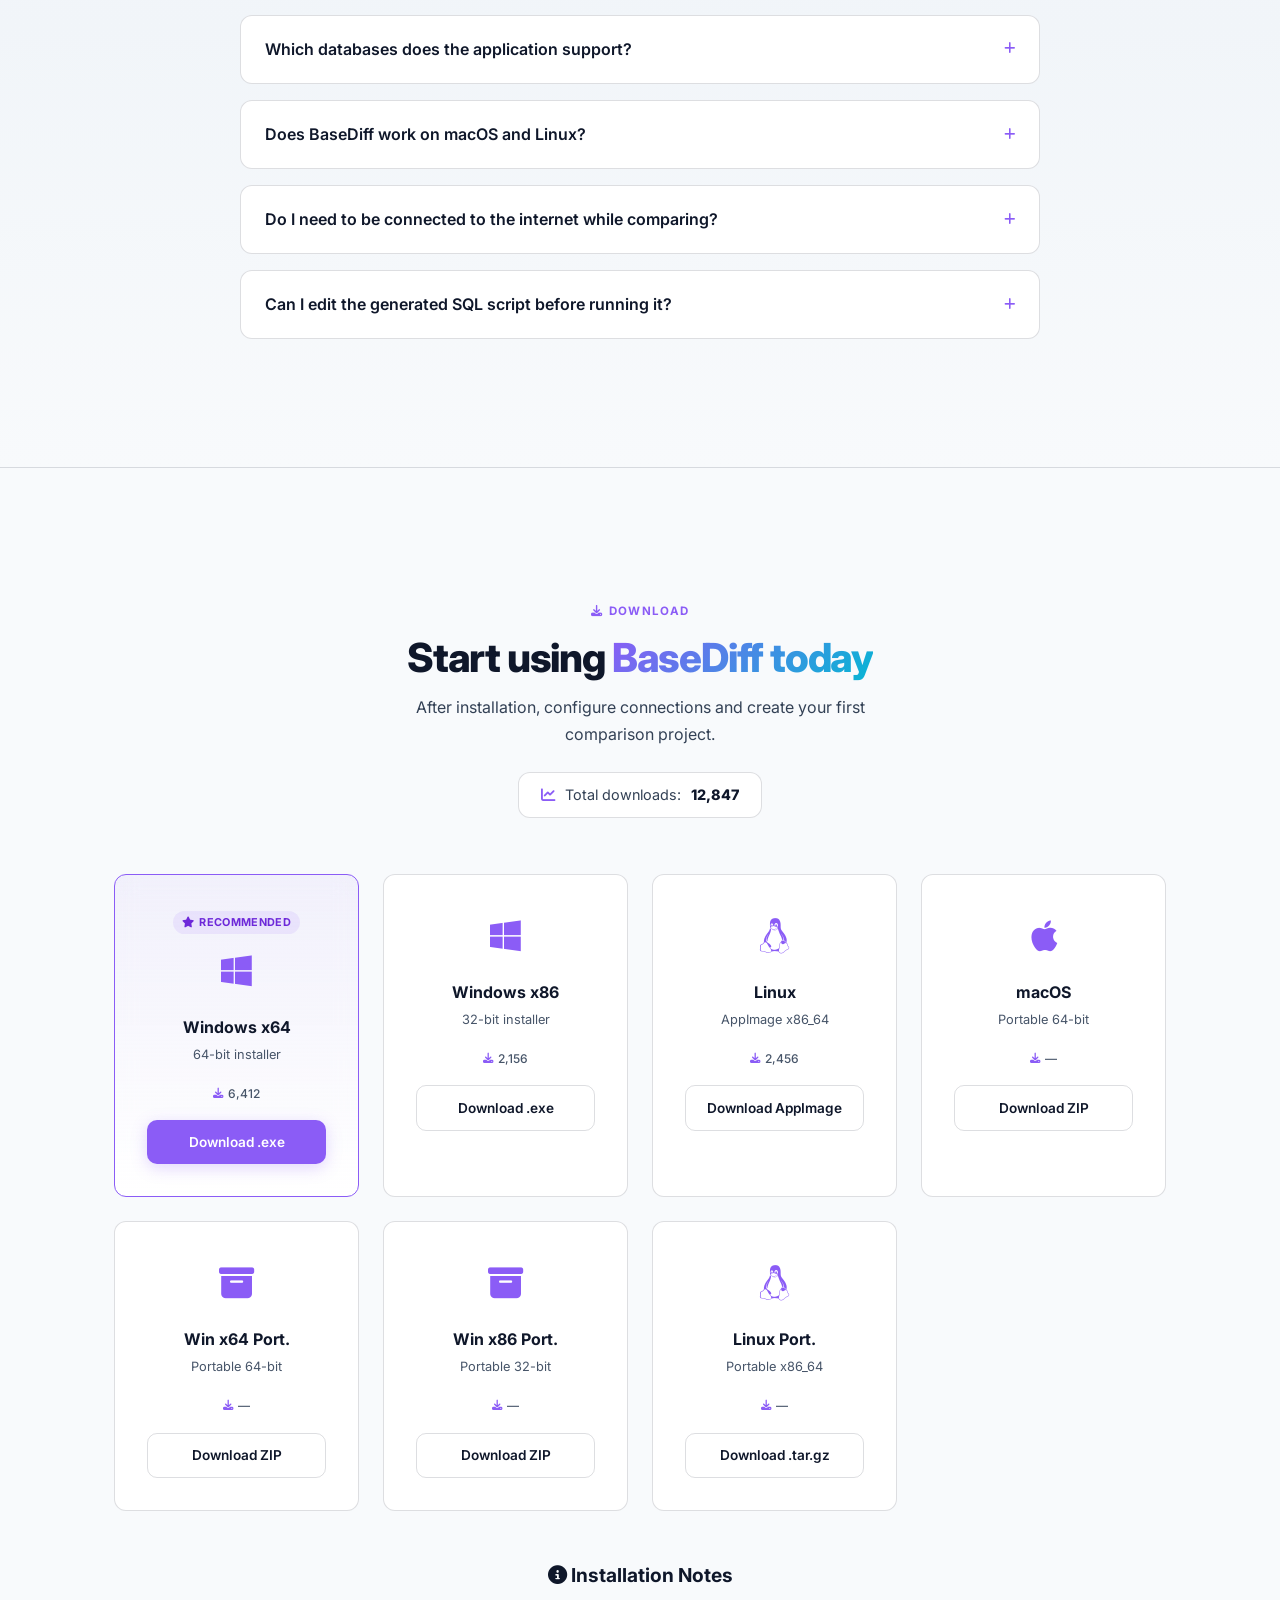
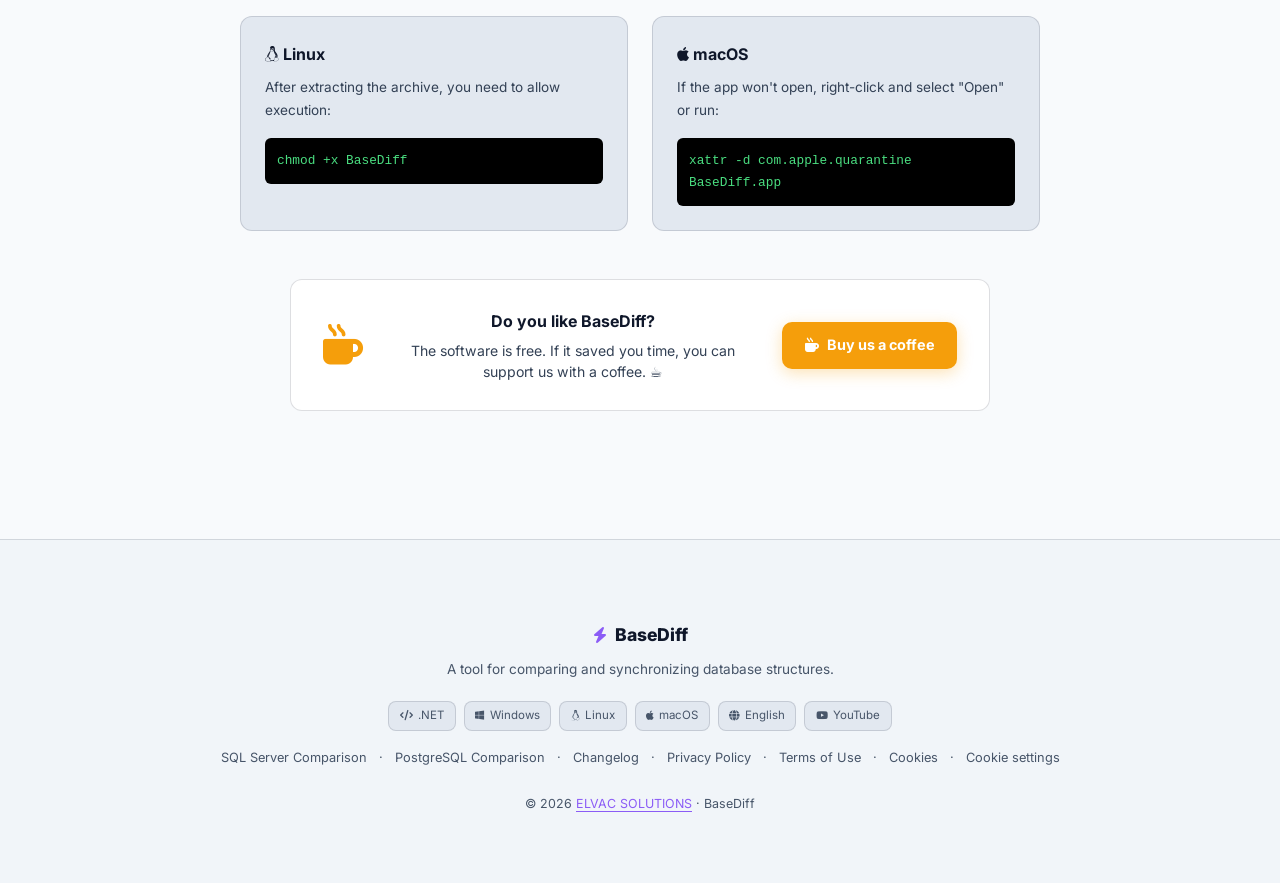
==== commit facfa232: "Add Demo video link to navigation menu" ====
--- a/index.html
+++ b/index.html
@@ -2996,6 +2996,7 @@
         <span class="nav-version" id="nav-version">v2.0.5</span>
       </div>
       <div class="nav-links" id="nav-links">
+        <a href="/#demo" data-i18n="nav_demo">Demo</a>
         <a href="/#features" data-i18n="nav_features">Features</a>
         <a href="/#comparison" data-i18n="nav_comparison">Comparison</a>
         <a href="/#databases" data-i18n="nav_databases">Databases</a>
@@ -3017,6 +3018,7 @@
       </div>
     </div>
     <div class="mobile-menu" id="mobile-menu" role="navigation" aria-label="Mobile Menu">
+      <a href="/#demo" data-i18n="nav_demo">Demo</a>
       <a href="/#features" data-i18n="nav_features">Features</a>
       <a href="/#comparison" data-i18n="nav_comparison">Comparison</a>
       <a href="/#databases" data-i18n="nav_databases">Databases</a>
@@ -3122,12 +3124,20 @@
   <!-- ═══ DEMO VIDEO ═══ -->
   <section id="demo" style="padding-top: 6rem; padding-bottom: 2rem;">
     <div class="container section-center">
-      <div class="section-label" data-aos="fade-up"><i class="fa-brands fa-youtube" aria-hidden="true"></i> <span data-i18n="demo_label">See in action</span></div>
-      <h2 class="section-title" data-aos="fade-up" data-aos-delay="50" data-i18n="demo_title_html">Quick <span class="gradient">video demo</span></h2>
-      <p class="section-sub" data-aos="fade-up" data-aos-delay="100" data-i18n="demo_sub" style="margin-bottom: 2.5rem; margin-left: auto; margin-right: auto;">Watch how quickly you can compare database schemas and generate update scripts.</p>
-      
-      <div data-aos="fade-up" data-aos-delay="150" style="max-width: 900px; margin: 0 auto; border-radius: var(--radius-lg); overflow: hidden; box-shadow: var(--shadow-lg); border: 1px solid var(--border); position: relative; padding-bottom: 56.25%; height: 0; background: var(--bg3);">
-        <iframe style="position: absolute; top: 0; left: 0; width: 100%; height: 100%; border: none;" src="https://www.youtube.com/embed/h-UuSYZsxQY?rel=0" title="BaseDiff Demo Video" allow="accelerometer; autoplay; clipboard-write; encrypted-media; gyroscope; picture-in-picture" allowfullscreen></iframe>
+      <div class="section-label" data-aos="fade-up"><i class="fa-brands fa-youtube" aria-hidden="true"></i> <span
+          data-i18n="demo_label">See in action</span></div>
+      <h2 class="section-title" data-aos="fade-up" data-aos-delay="50" data-i18n="demo_title_html">Quick <span
+          class="gradient">video demo</span></h2>
+      <p class="section-sub" data-aos="fade-up" data-aos-delay="100" data-i18n="demo_sub"
+        style="margin-bottom: 2.5rem; margin-left: auto; margin-right: auto;">Watch how quickly you can compare database
+        schemas and generate update scripts.</p>
+
+      <div data-aos="fade-up" data-aos-delay="150"
+        style="max-width: 900px; margin: 0 auto; border-radius: var(--radius-lg); overflow: hidden; box-shadow: var(--shadow-lg); border: 1px solid var(--border); position: relative; padding-bottom: 56.25%; height: 0; background: var(--bg3);">
+        <iframe style="position: absolute; top: 0; left: 0; width: 100%; height: 100%; border: none;"
+          src="https://www.youtube.com/embed/h-UuSYZsxQY?rel=0" title="BaseDiff Demo Video"
+          allow="accelerometer; autoplay; clipboard-write; encrypted-media; gyroscope; picture-in-picture"
+          allowfullscreen></iframe>
       </div>
     </div>
   </section>
@@ -3926,4 +3936,4 @@
   </script>
 </body>
 
-</html>
+</html>
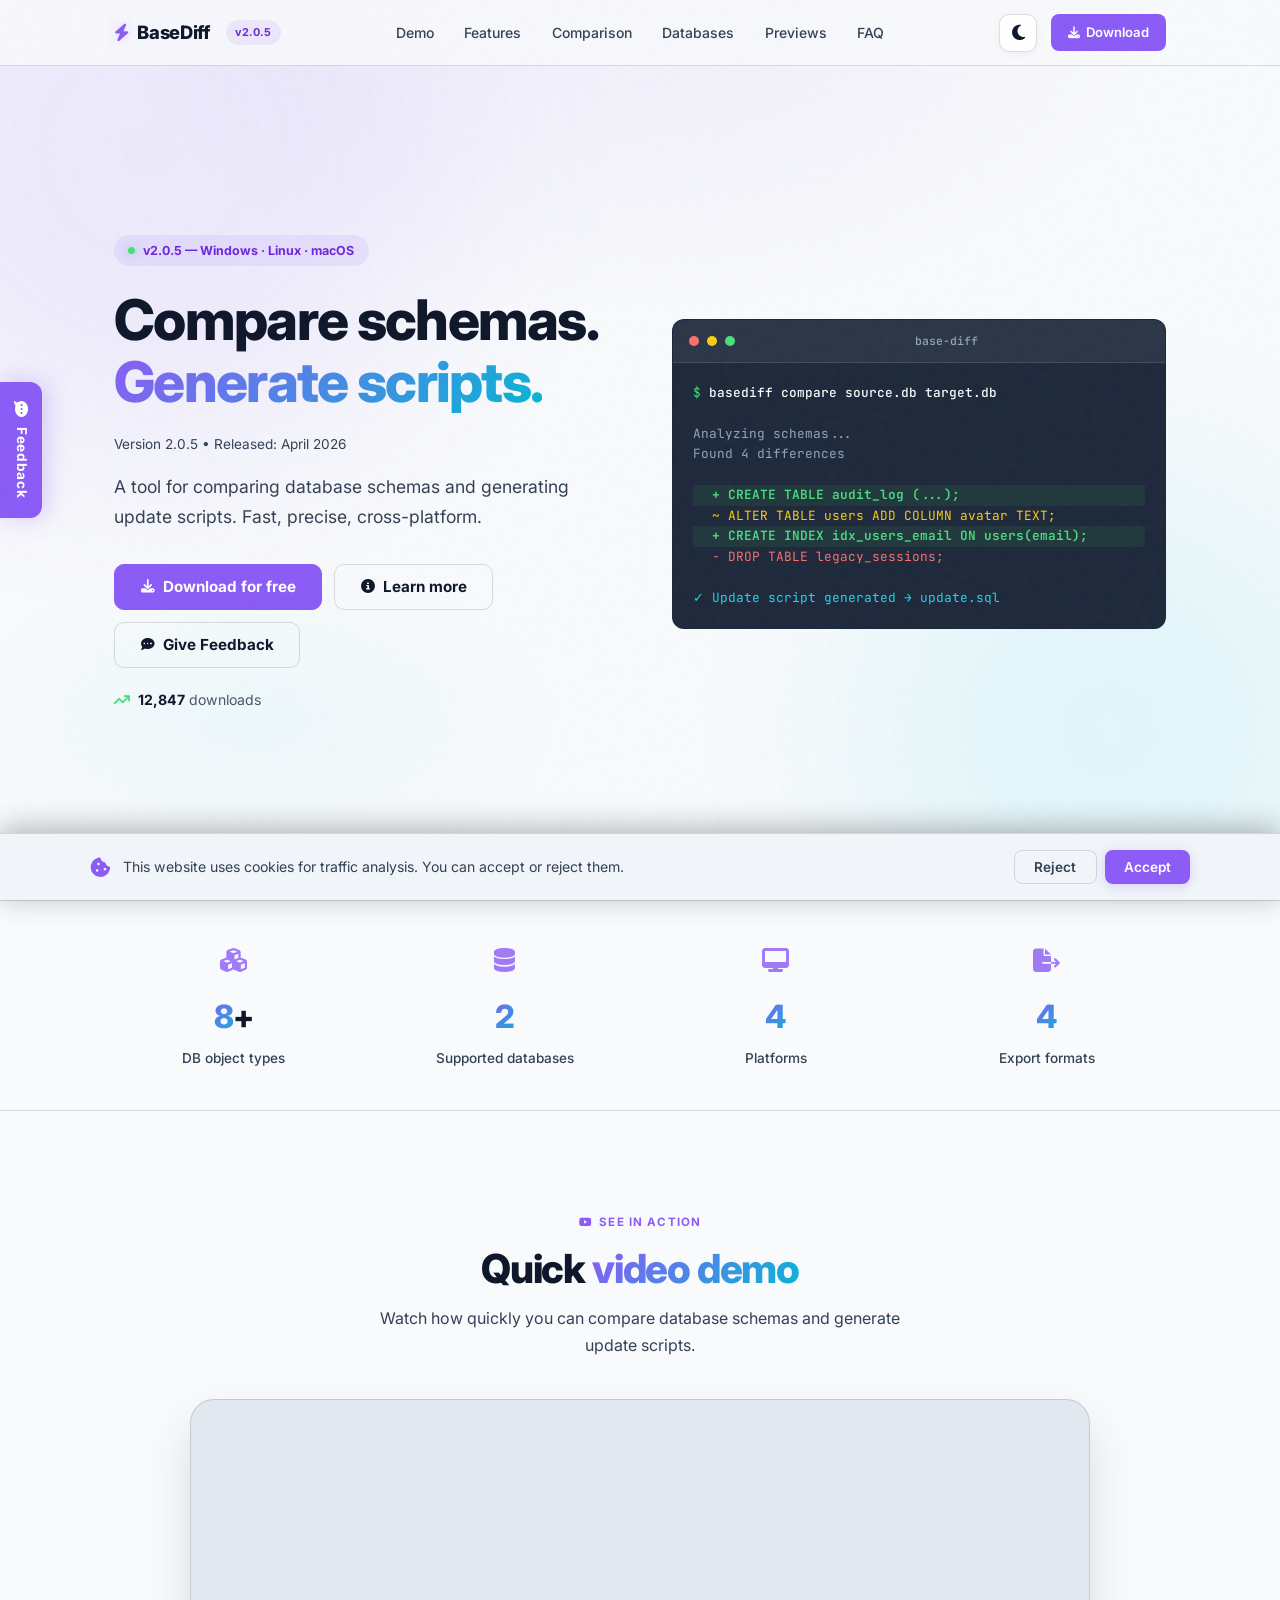
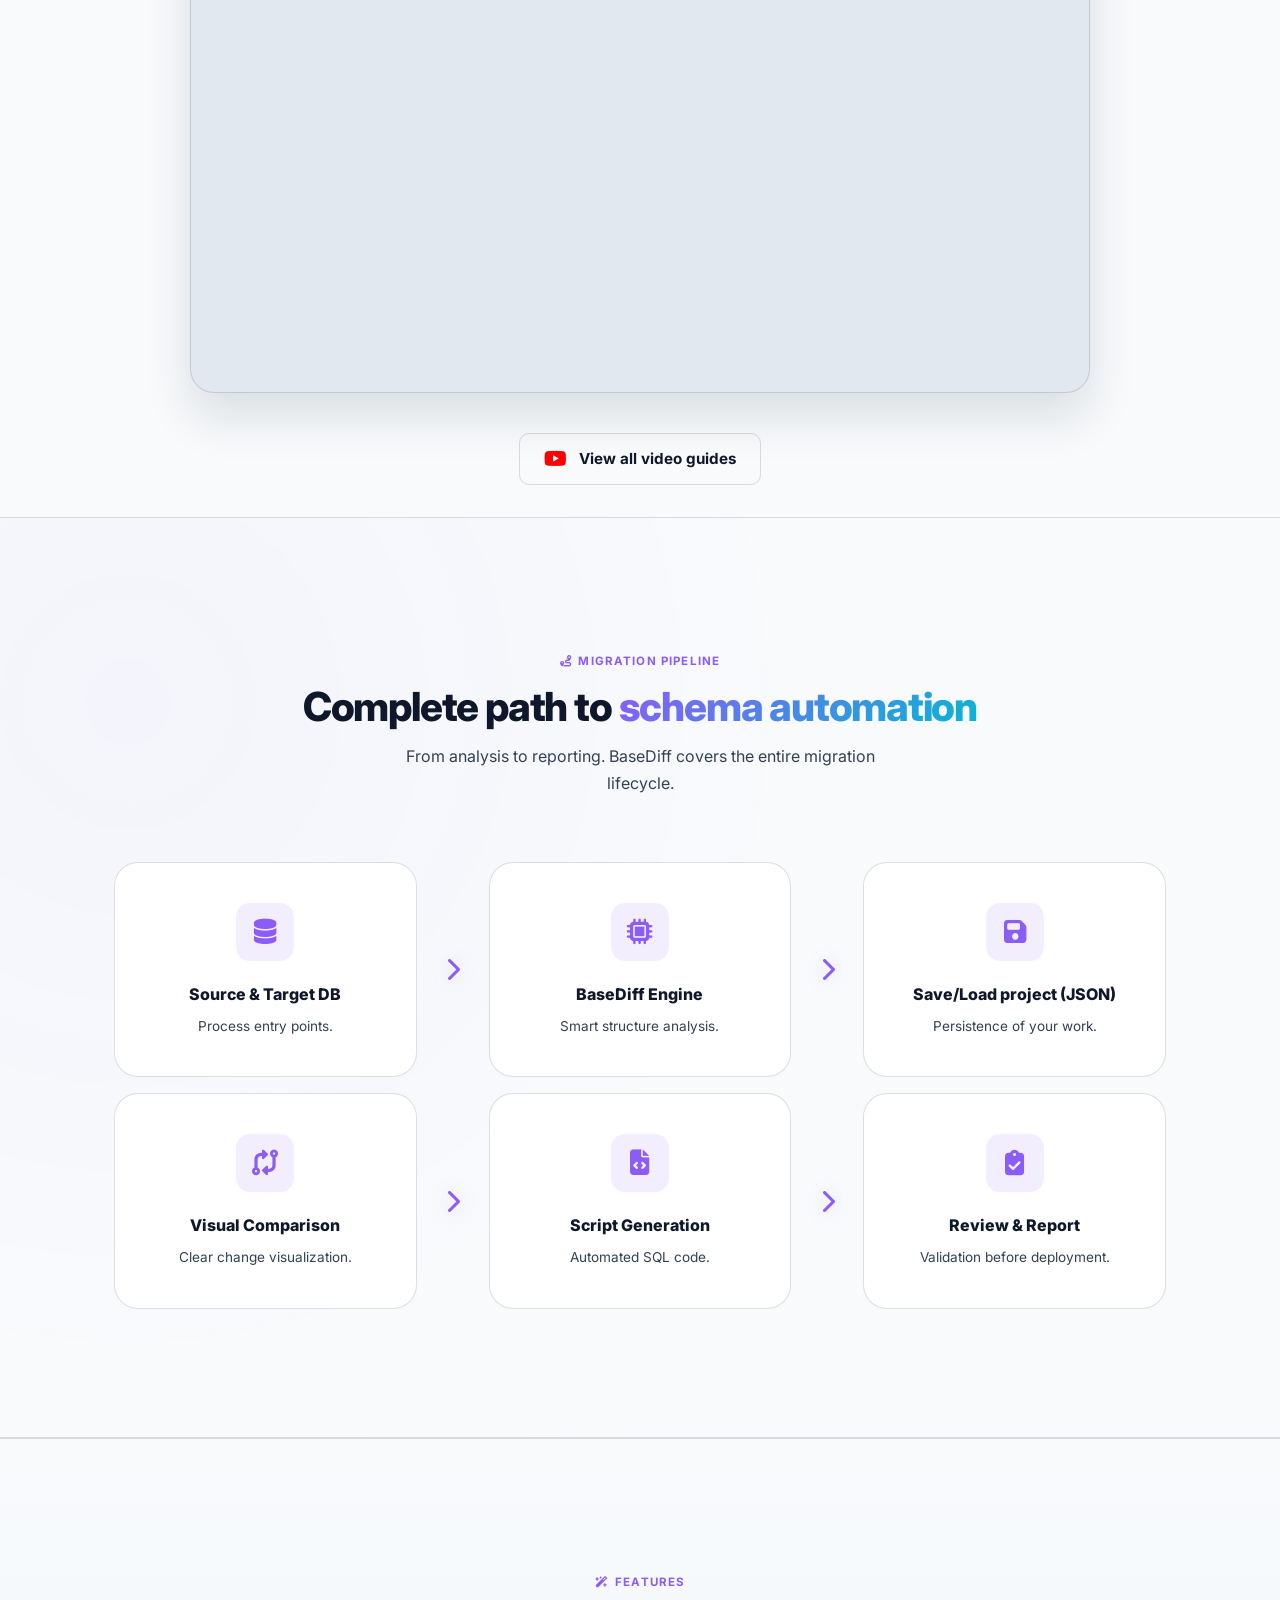
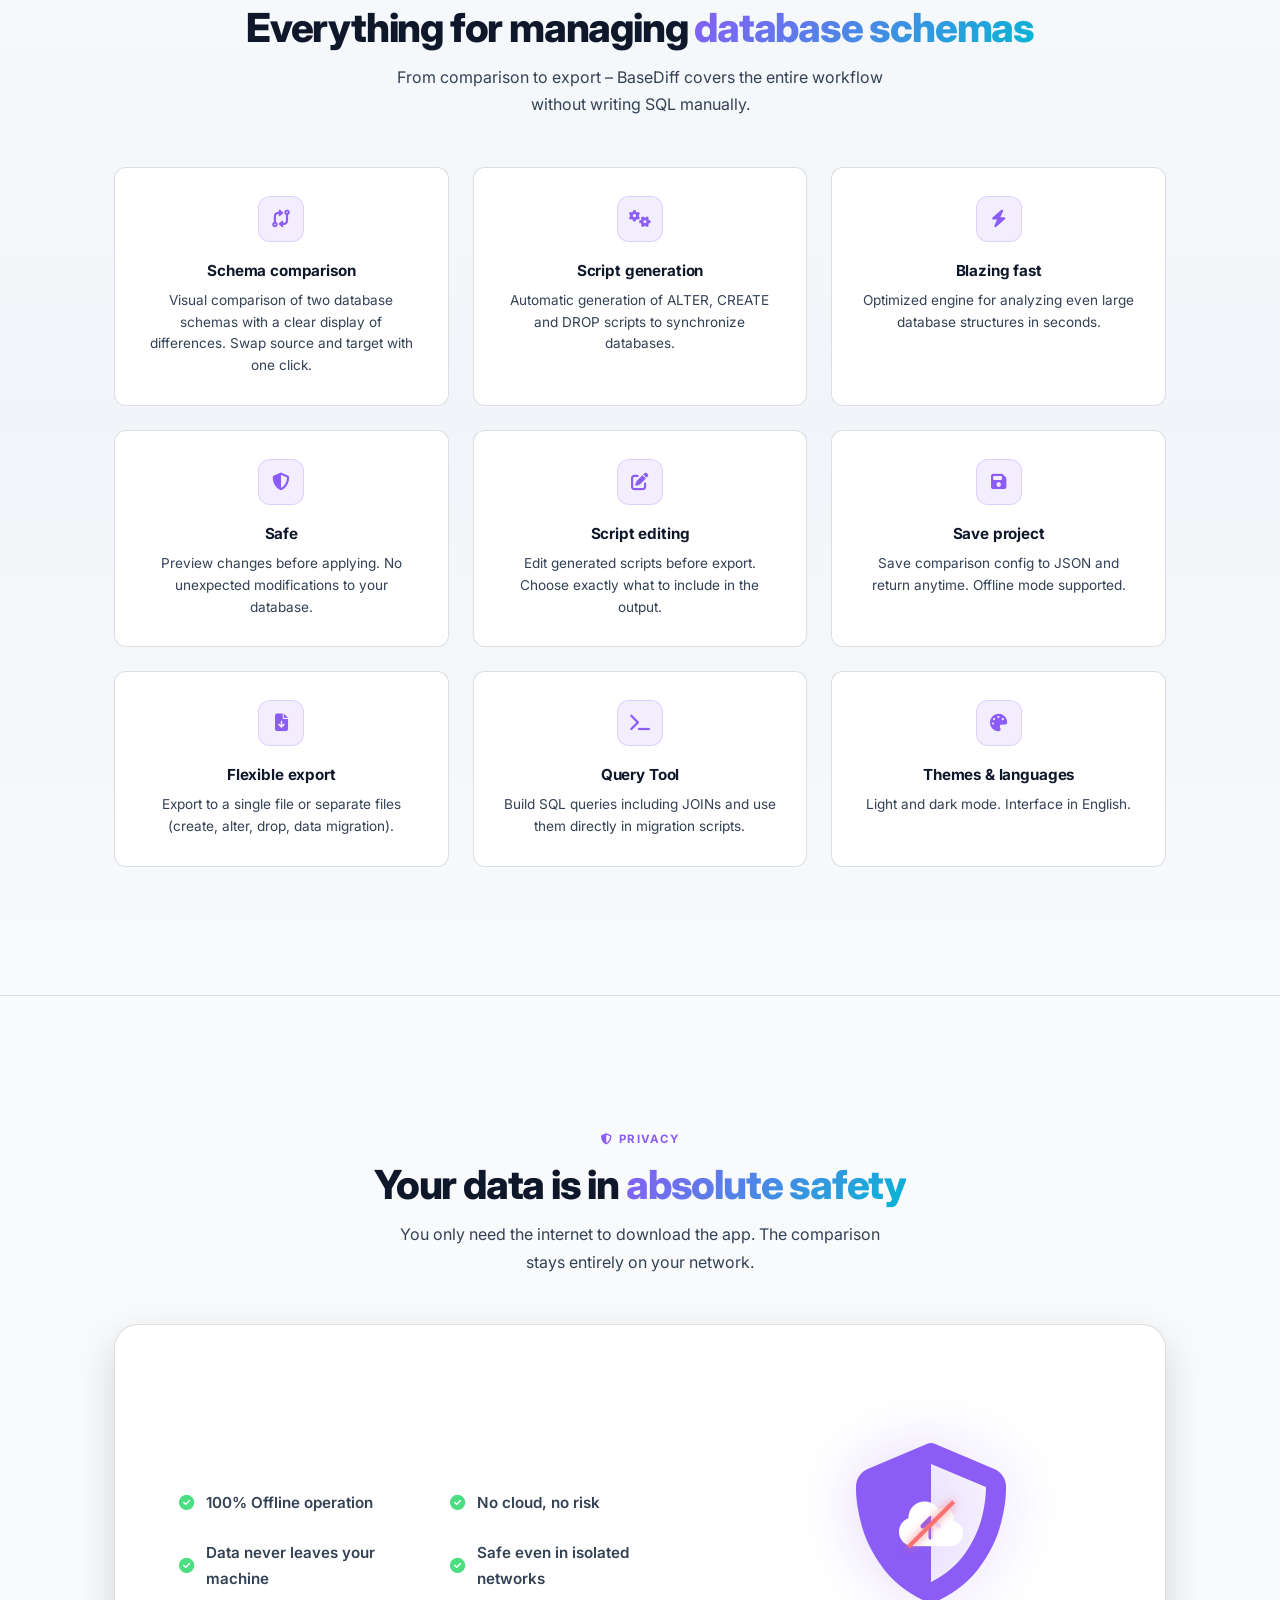
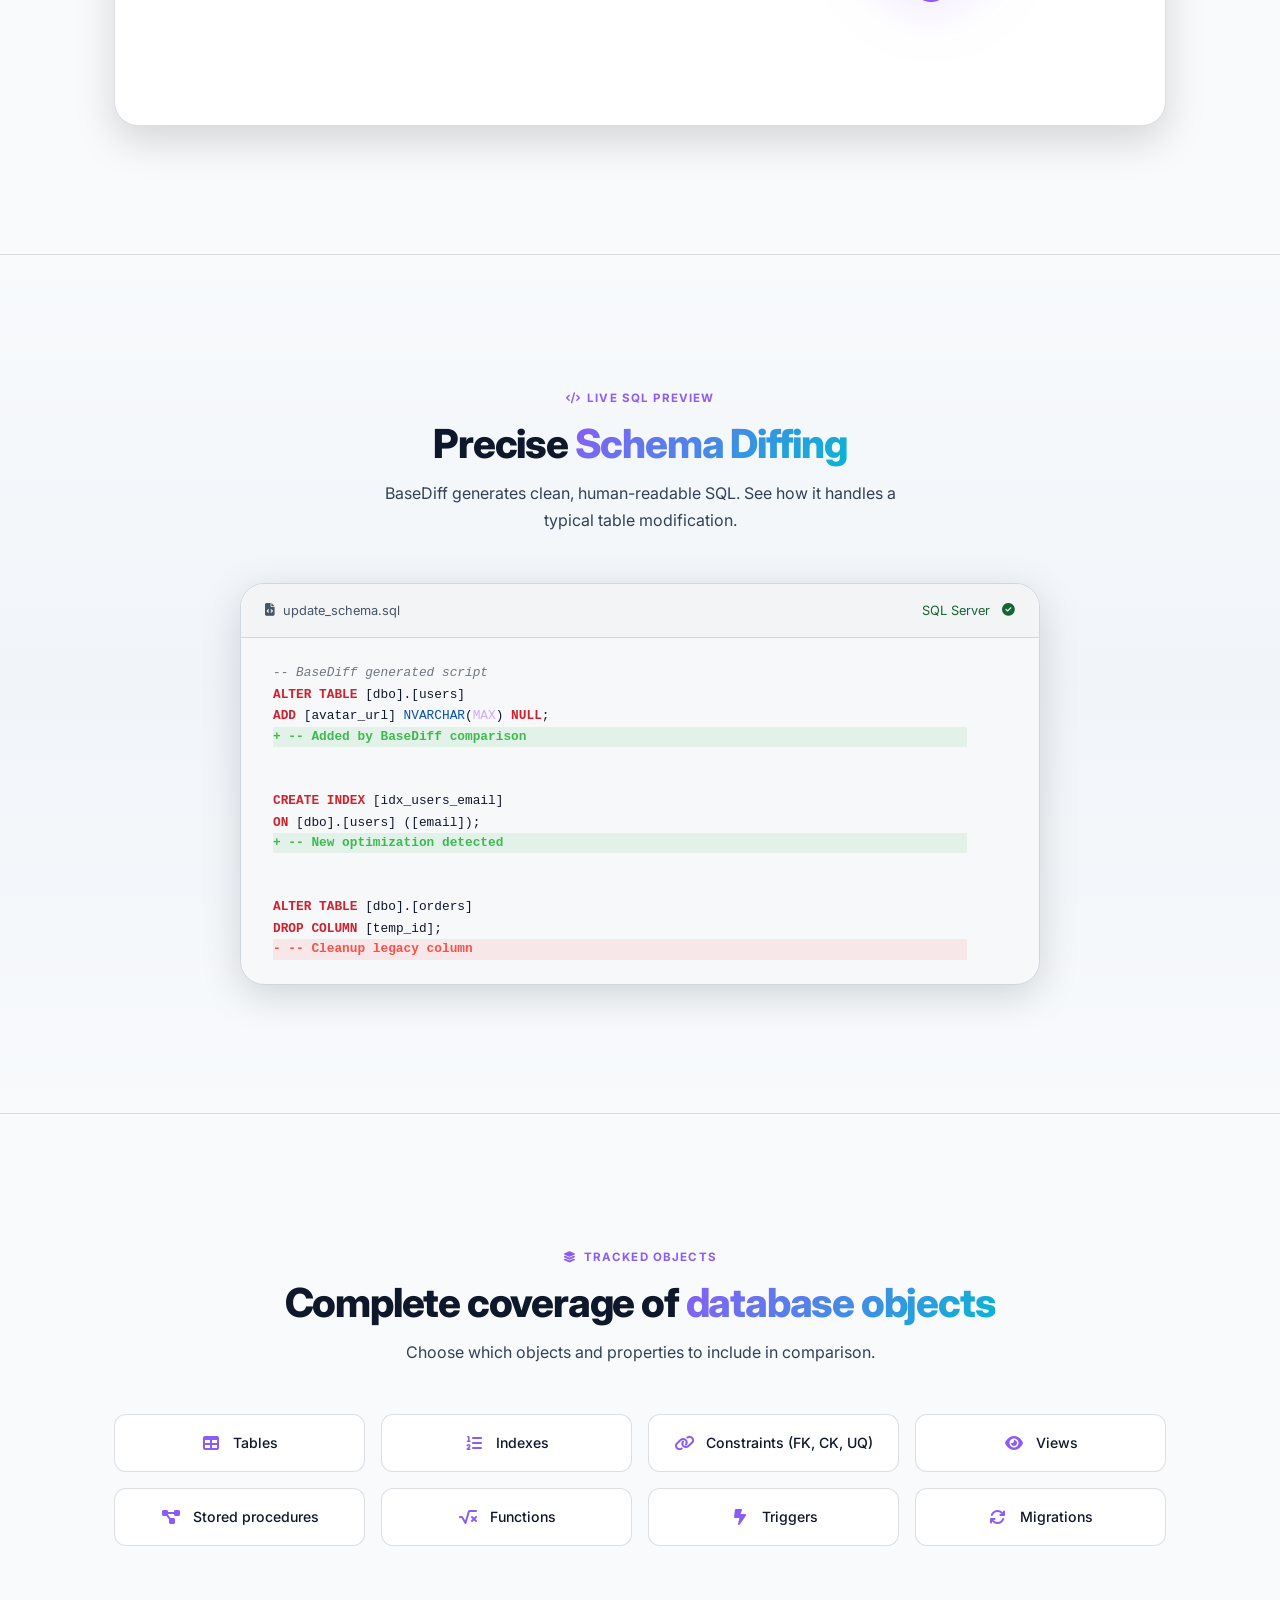
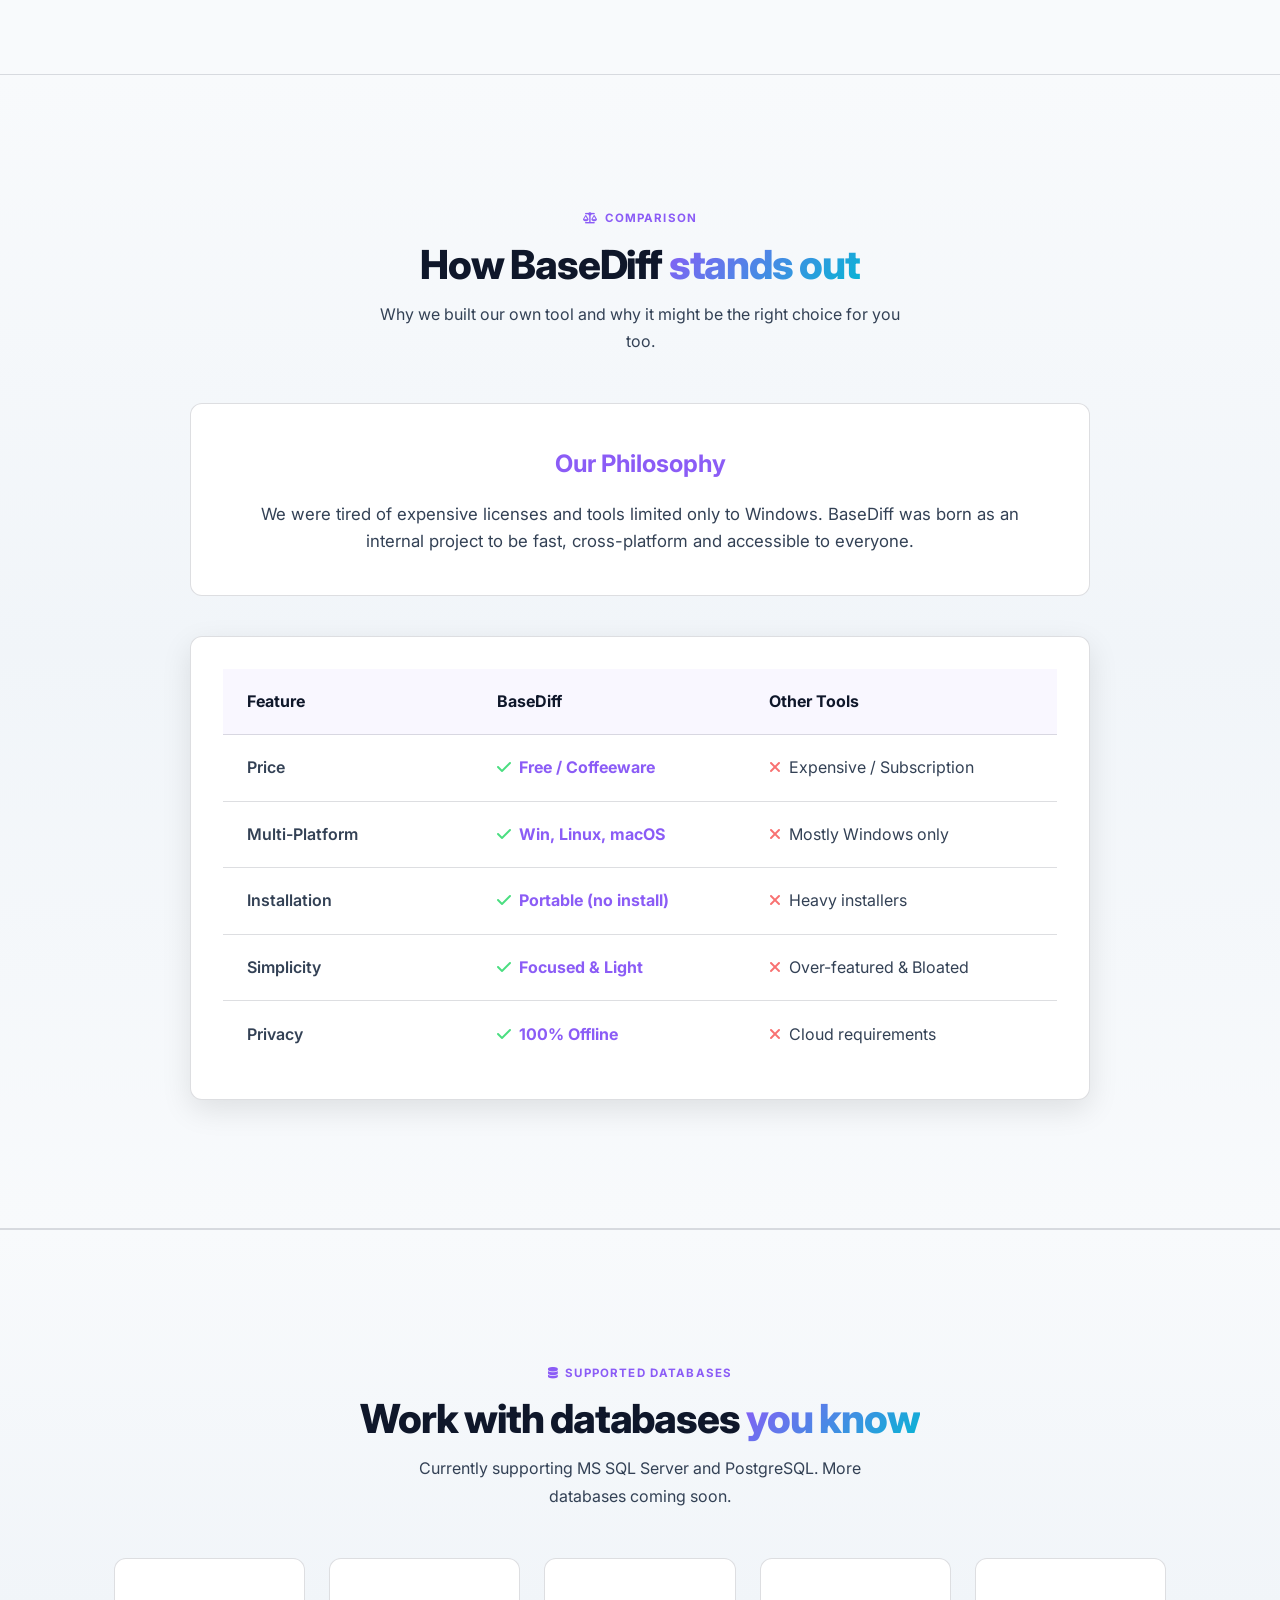
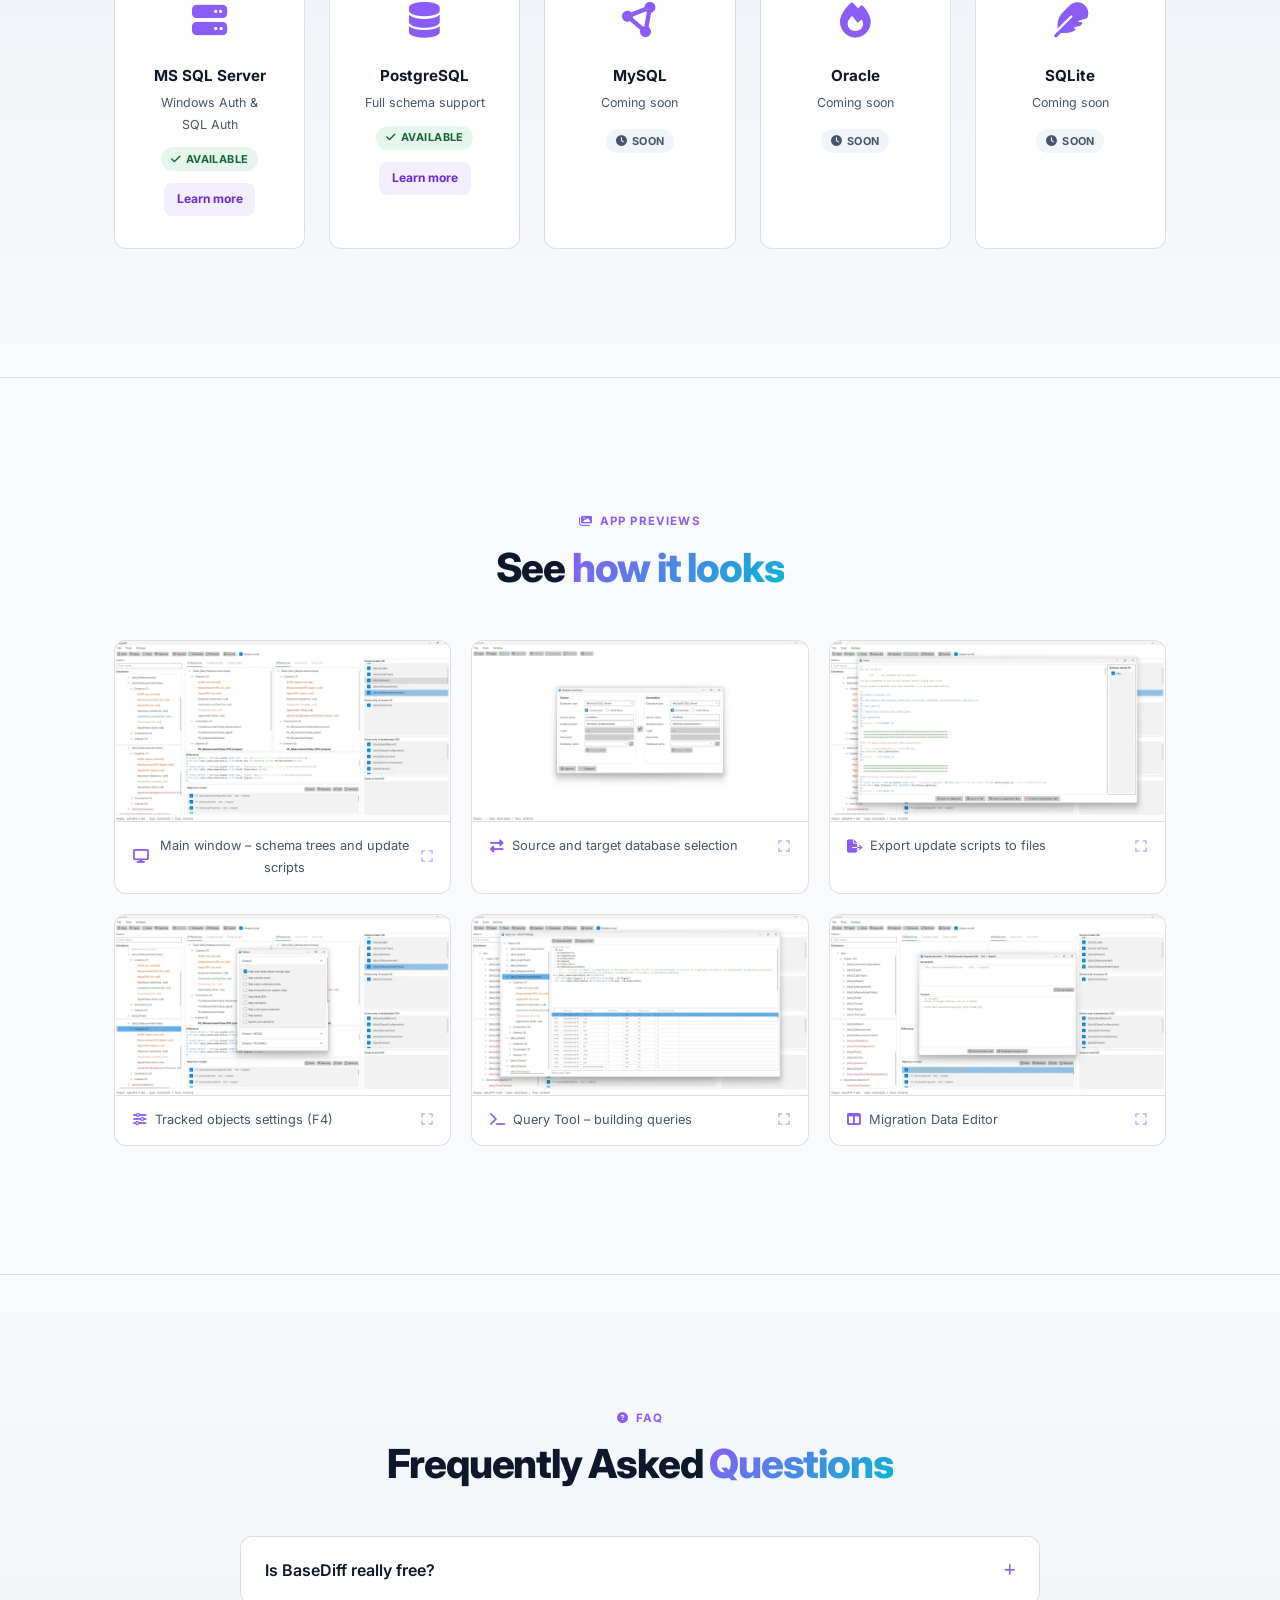
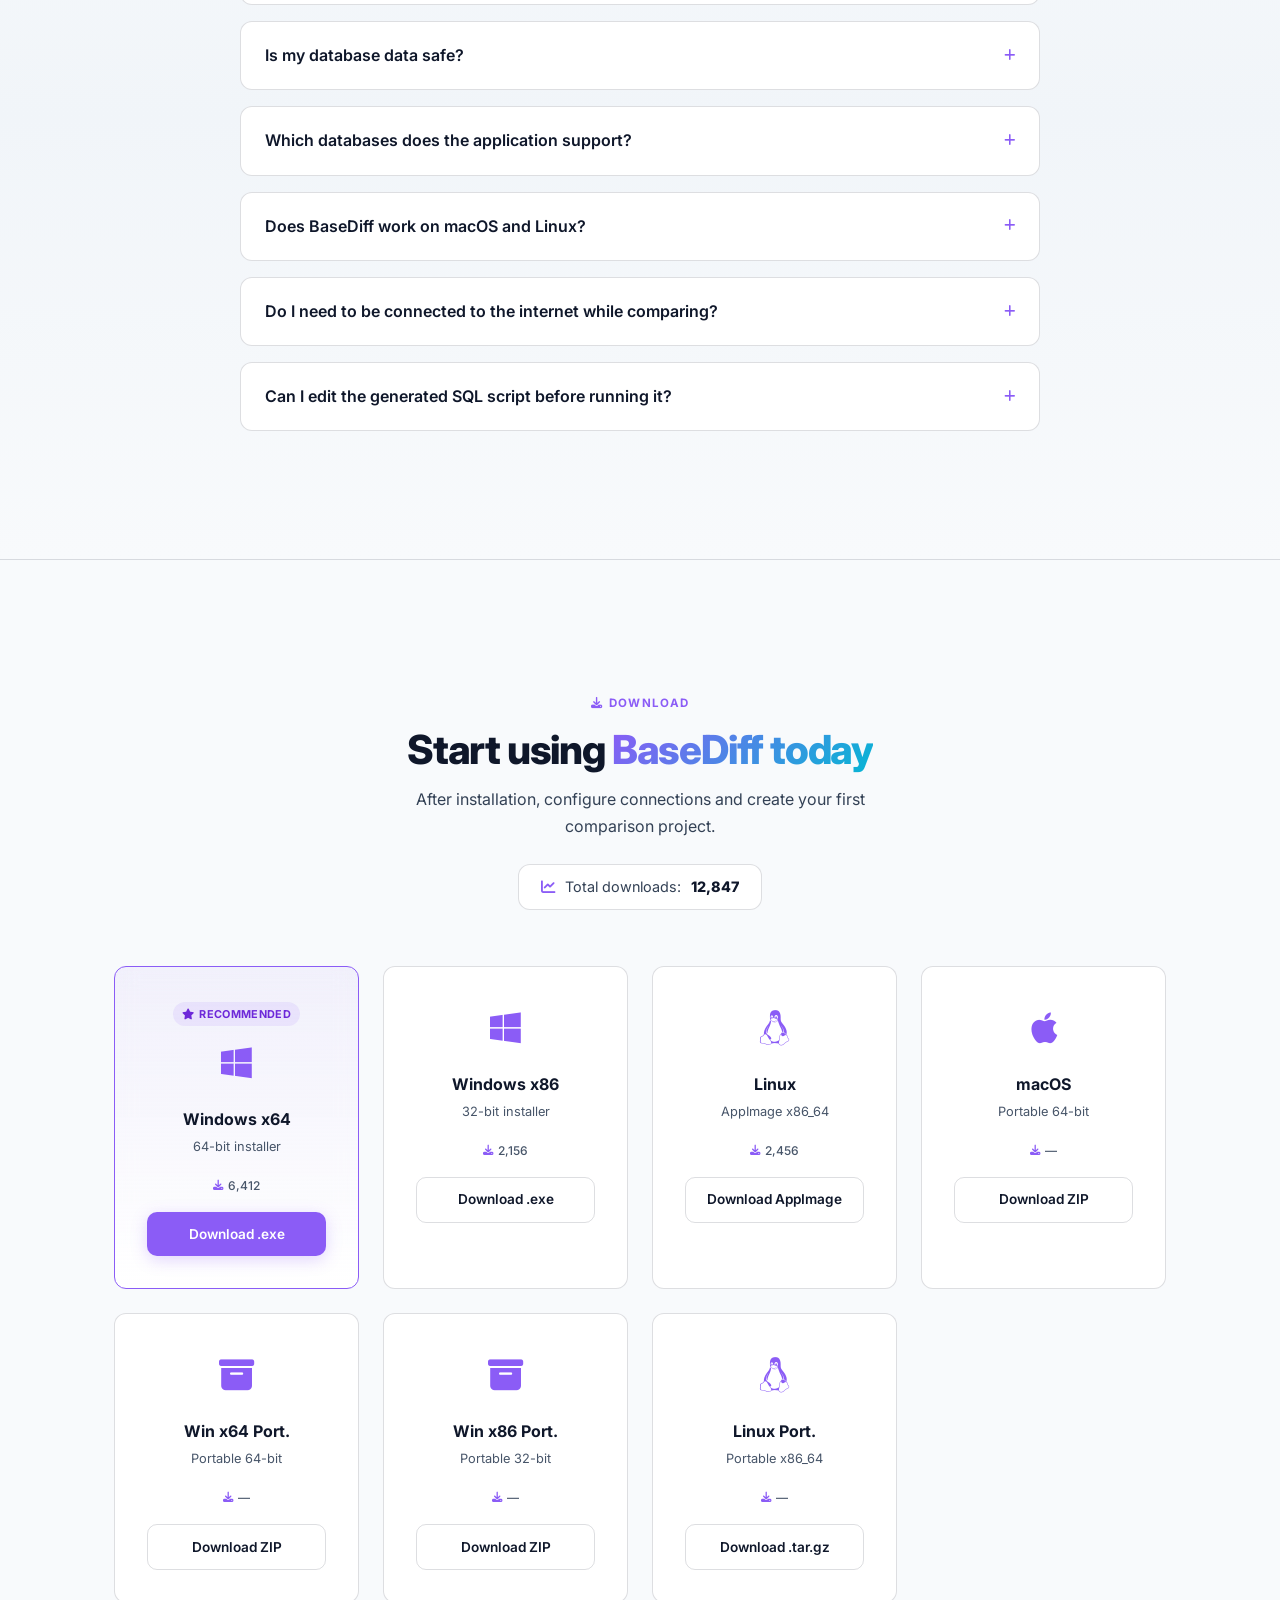
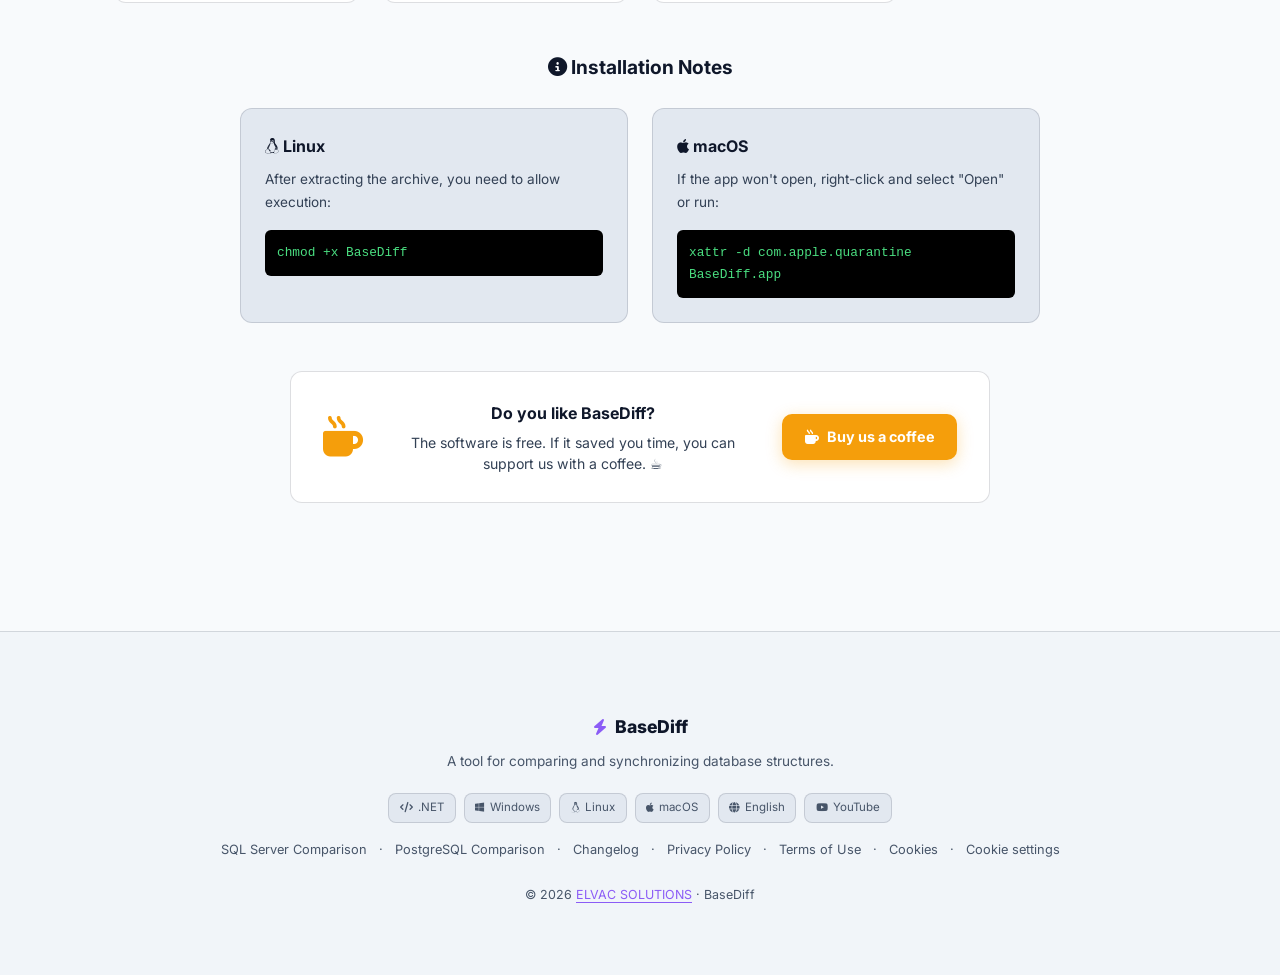
==== commit 48a0c118: "Enhance Feedback Admin with navigation and reset filters; add YouTube playlist integration; unify te" ====
--- a/index.html
+++ b/index.html
@@ -3135,9 +3135,18 @@
       <div data-aos="fade-up" data-aos-delay="150"
         style="max-width: 900px; margin: 0 auto; border-radius: var(--radius-lg); overflow: hidden; box-shadow: var(--shadow-lg); border: 1px solid var(--border); position: relative; padding-bottom: 56.25%; height: 0; background: var(--bg3);">
         <iframe style="position: absolute; top: 0; left: 0; width: 100%; height: 100%; border: none;"
-          src="https://www.youtube.com/embed/h-UuSYZsxQY?rel=0" title="BaseDiff Demo Video"
+          src="https://www.youtube.com/embed/h-UuSYZsxQY?rel=0&list=PLmSJ6iIhpwF1Hoh57vU-x39o7DH5zTW0X" title="BaseDiff Demo Video"
           allow="accelerometer; autoplay; clipboard-write; encrypted-media; gyroscope; picture-in-picture"
           allowfullscreen></iframe>
+      </div>
+
+      <!-- Playlist Link -->
+      <div style="margin-top: 2.5rem; text-align: center;" data-aos="fade-up" data-aos-delay="200">
+        <a href="https://youtube.com/playlist?list=PLmSJ6iIhpwF1Hoh57vU-x39o7DH5zTW0X" target="_blank" class="btn-ghost"
+          style="display: inline-flex; align-items: center; gap: 0.75rem; padding: 0.75rem 1.5rem; height: auto;">
+          <i class="fa-brands fa-youtube" style="color: #ff0000; font-size: 1.25rem;"></i>
+          <span data-i18n="demo_playlist_btn">View all video guides</span>
+        </a>
       </div>
     </div>
   </section>
